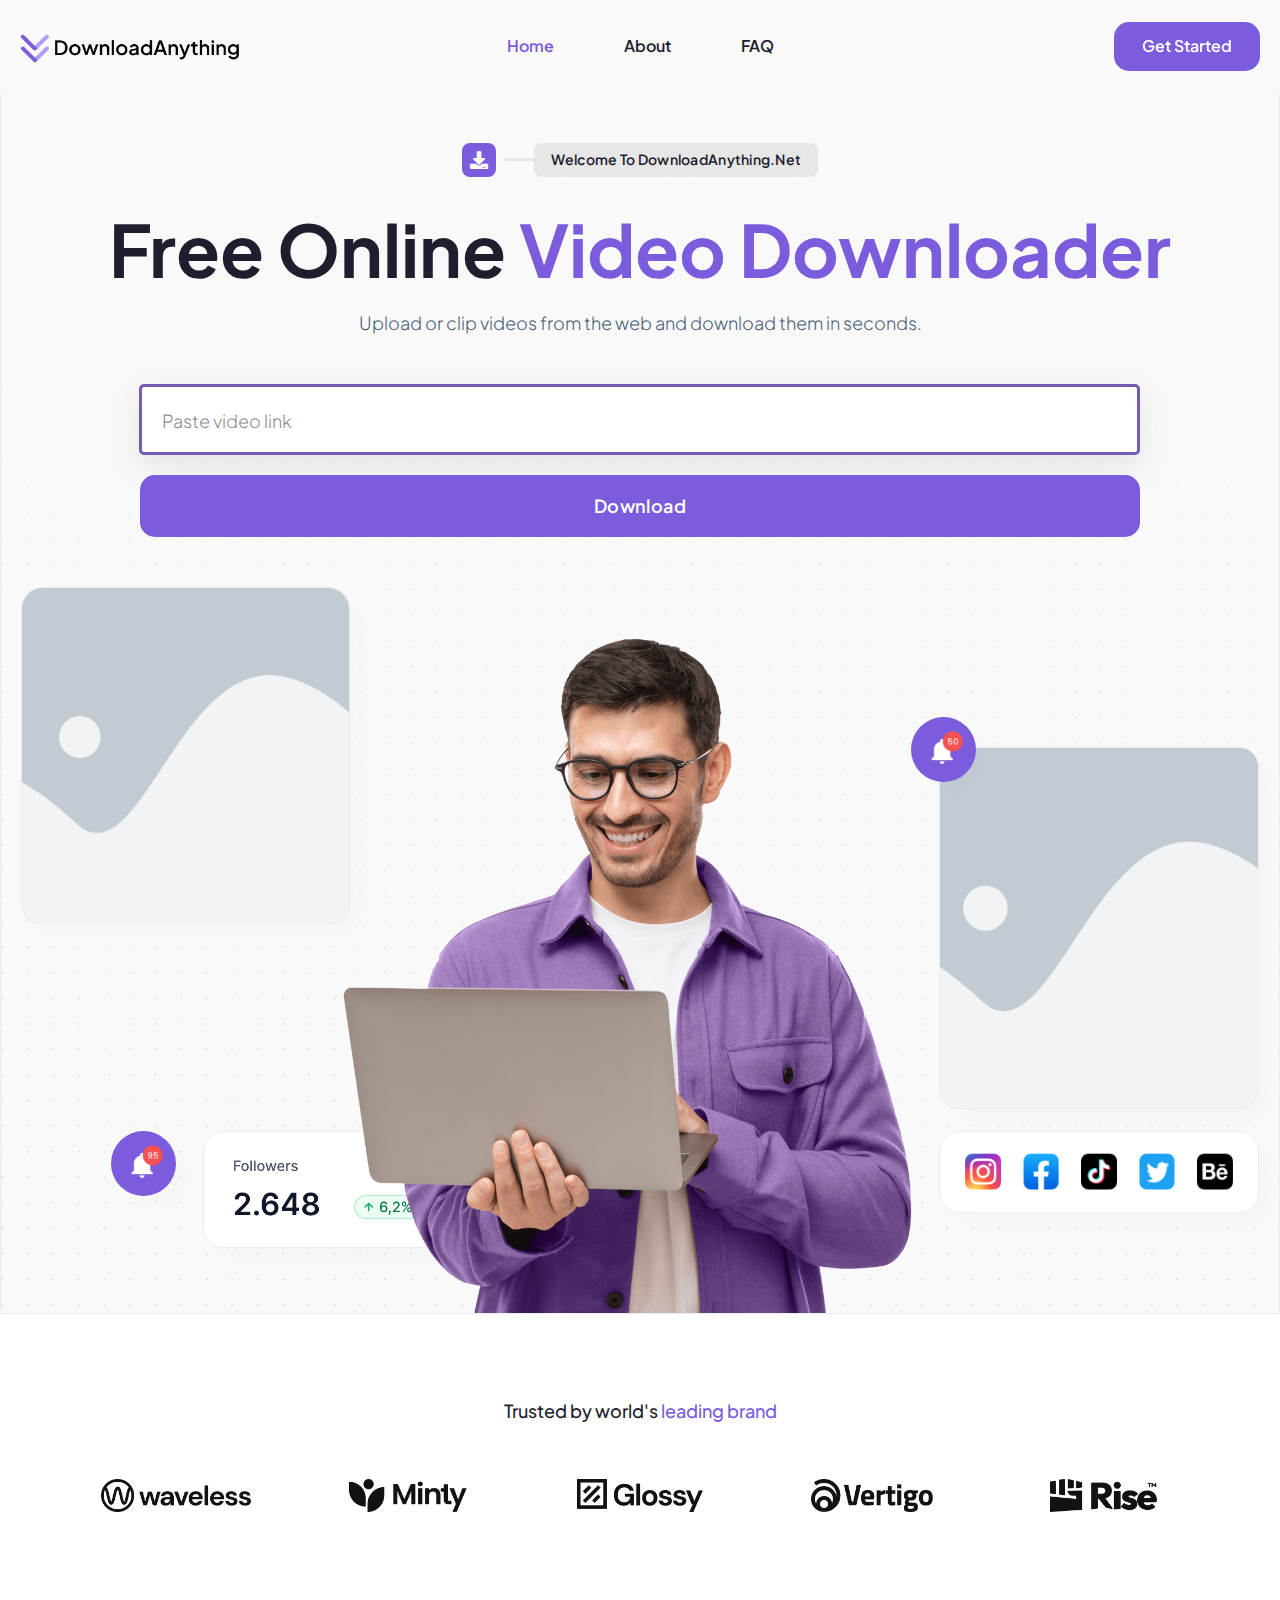
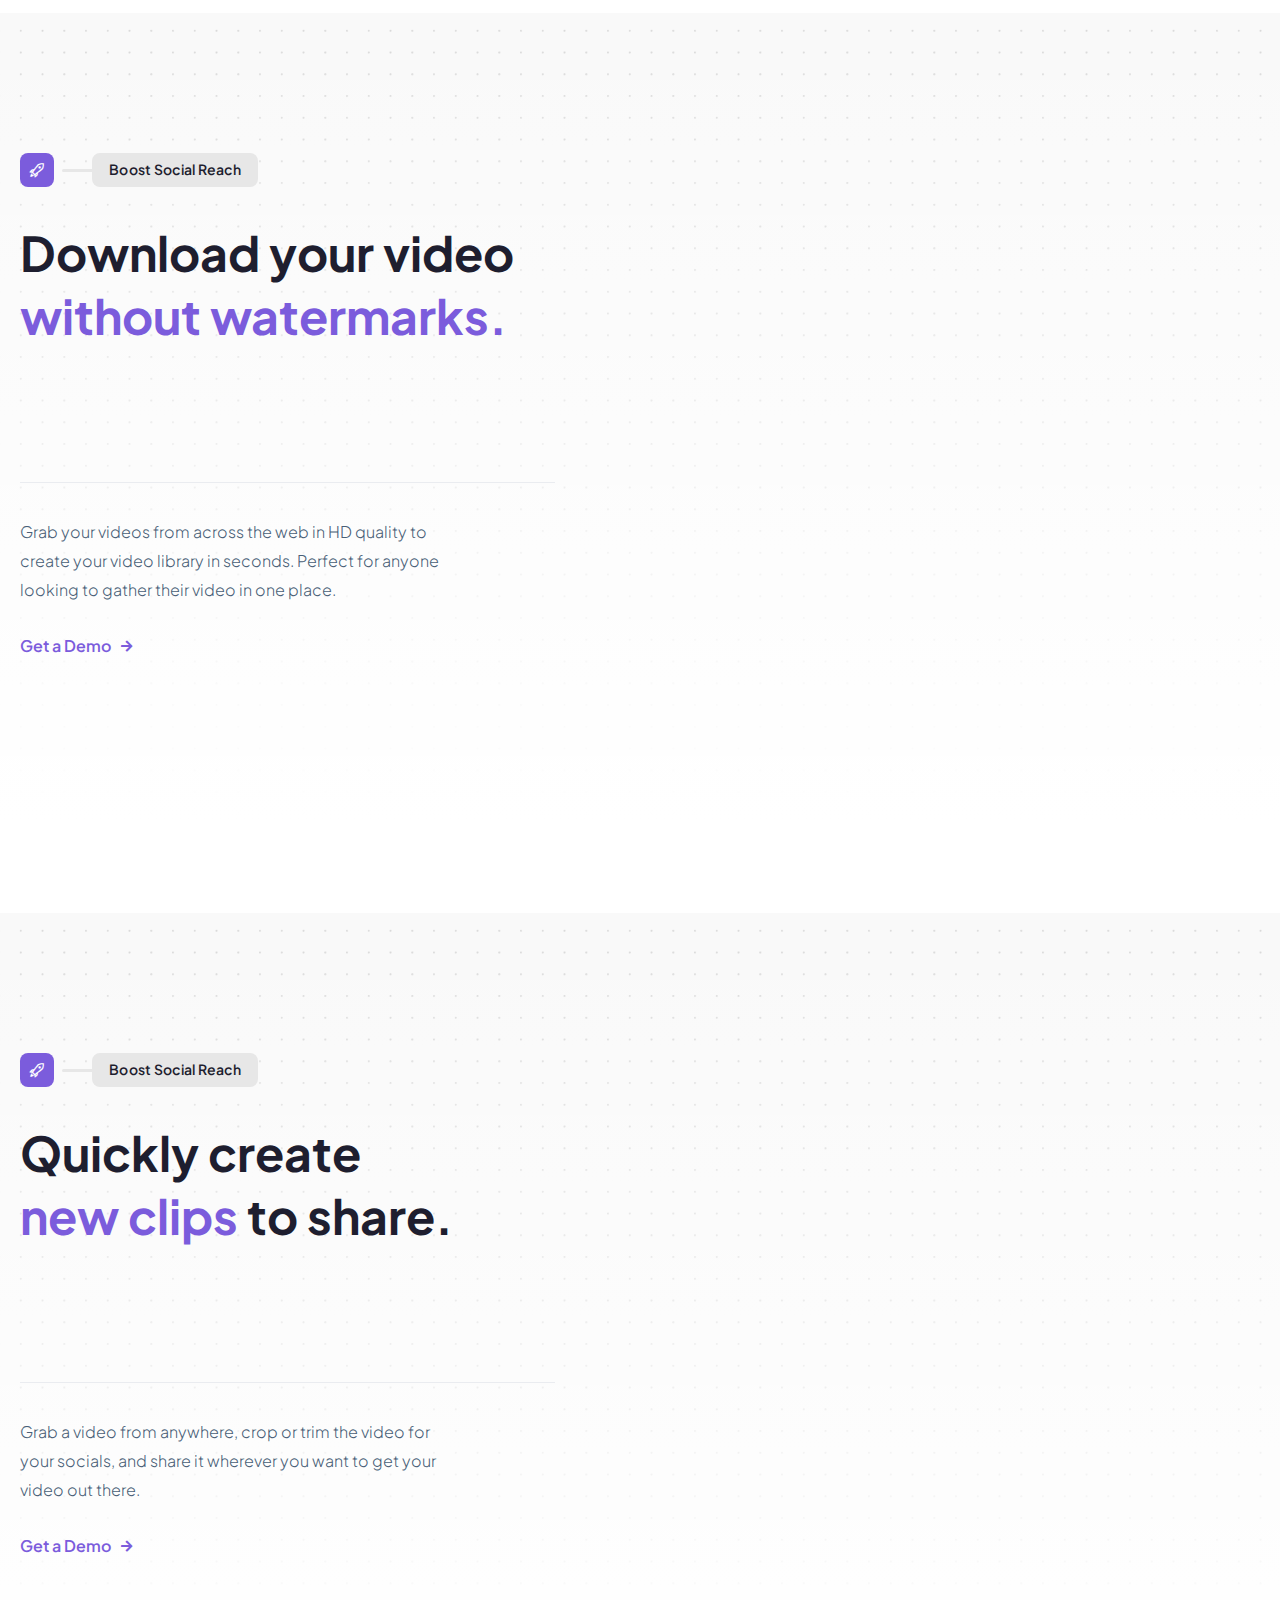
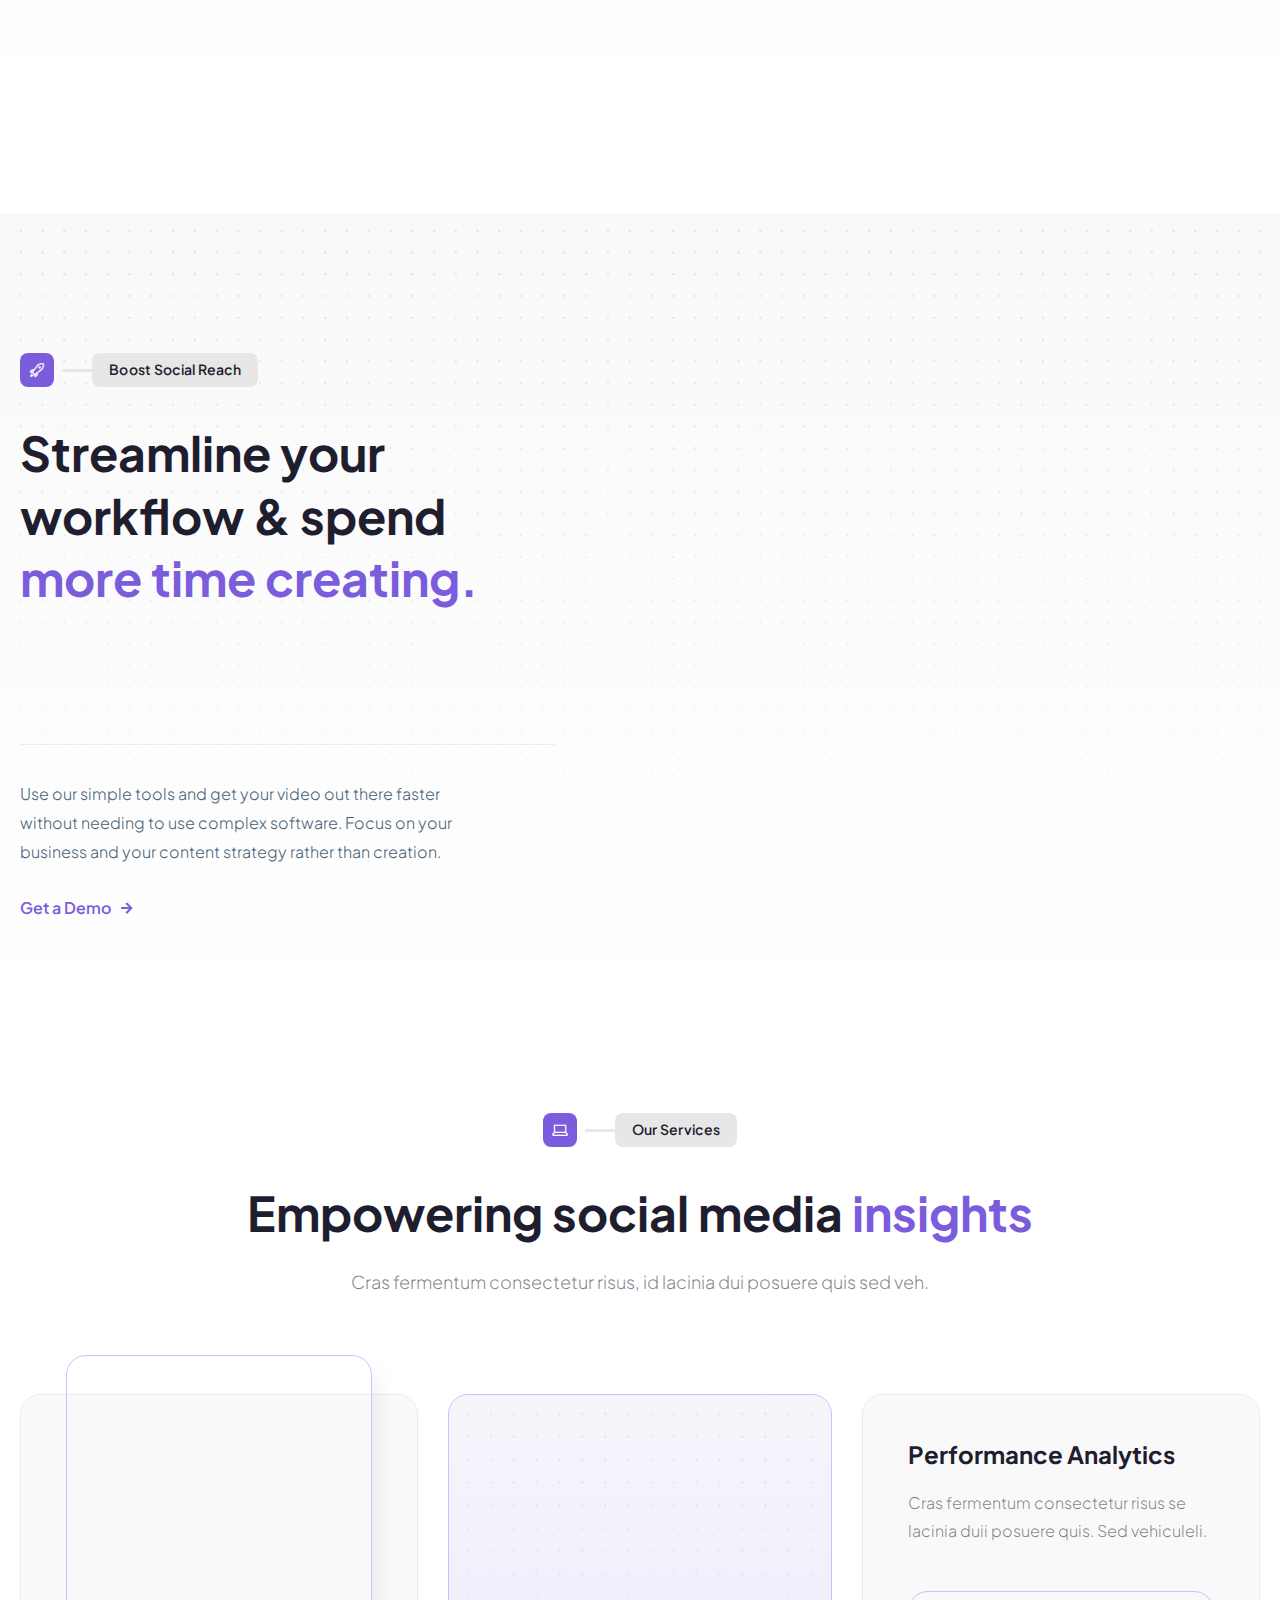
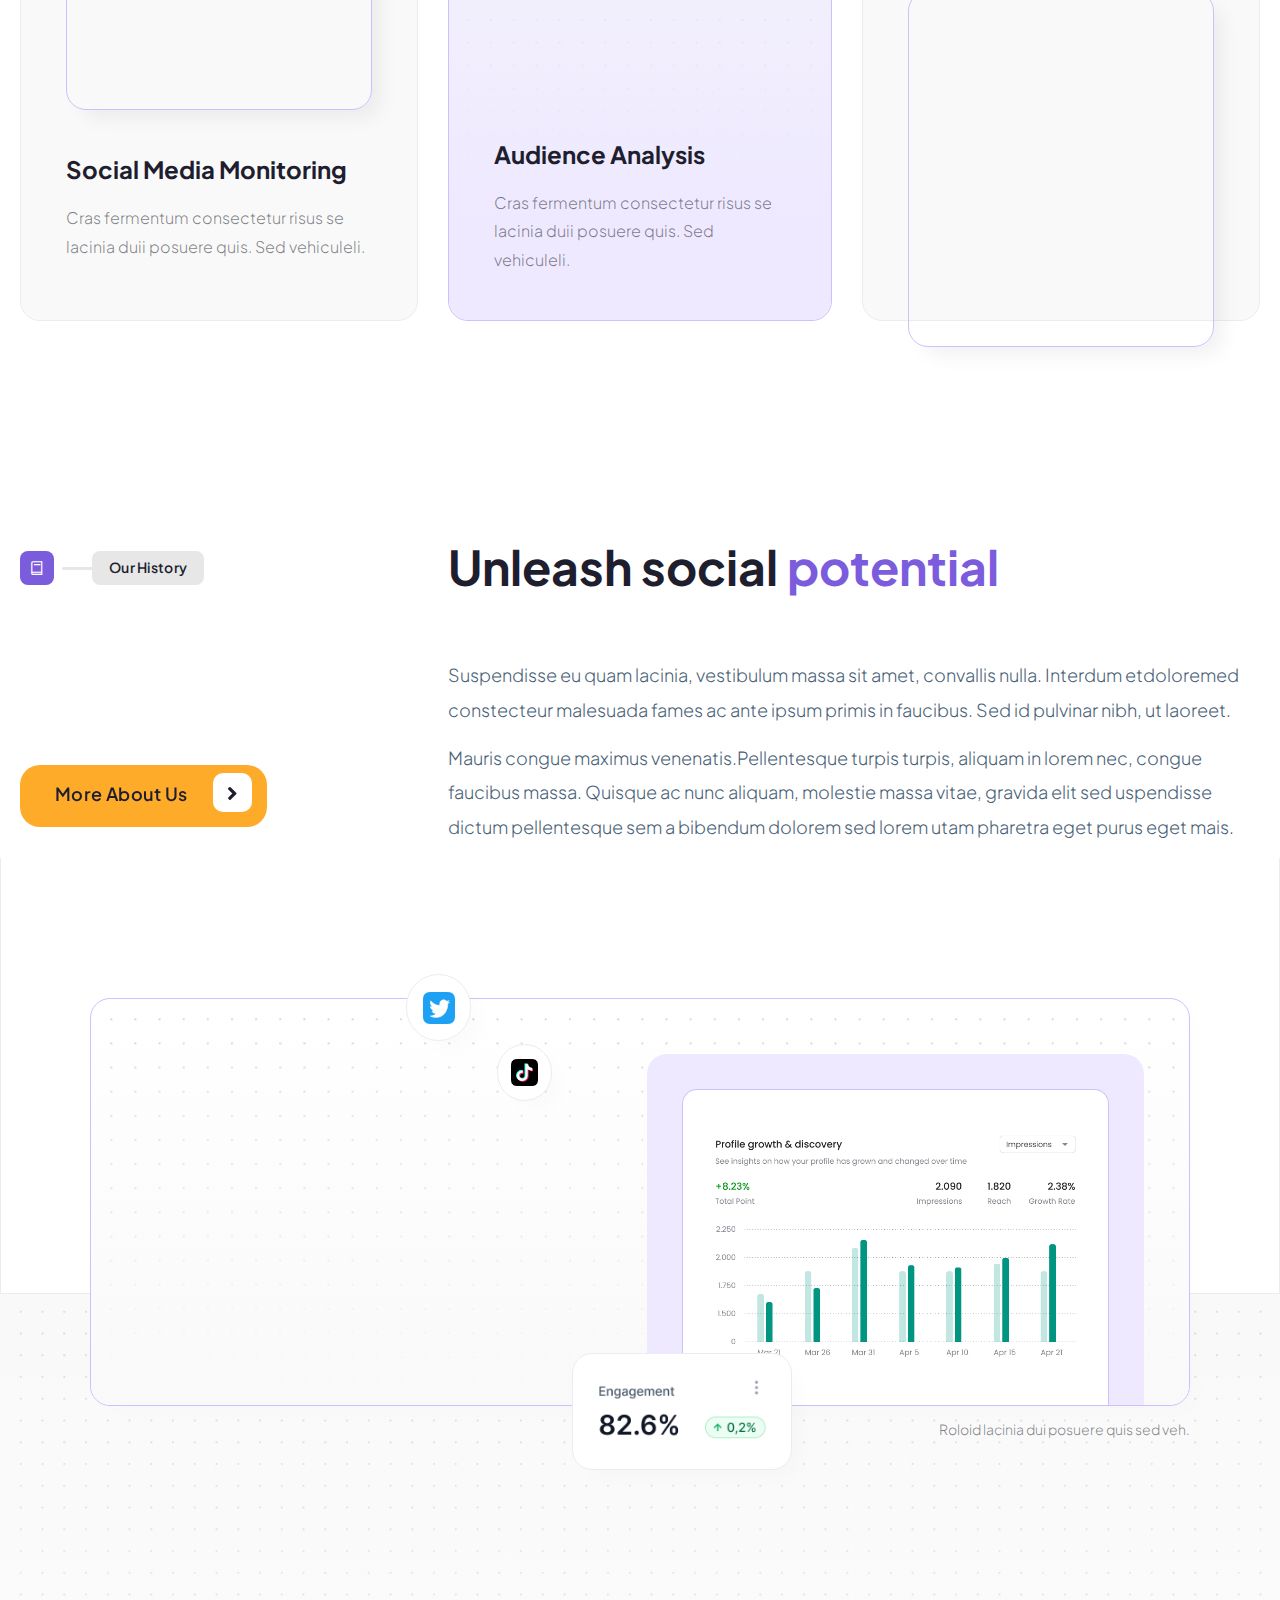
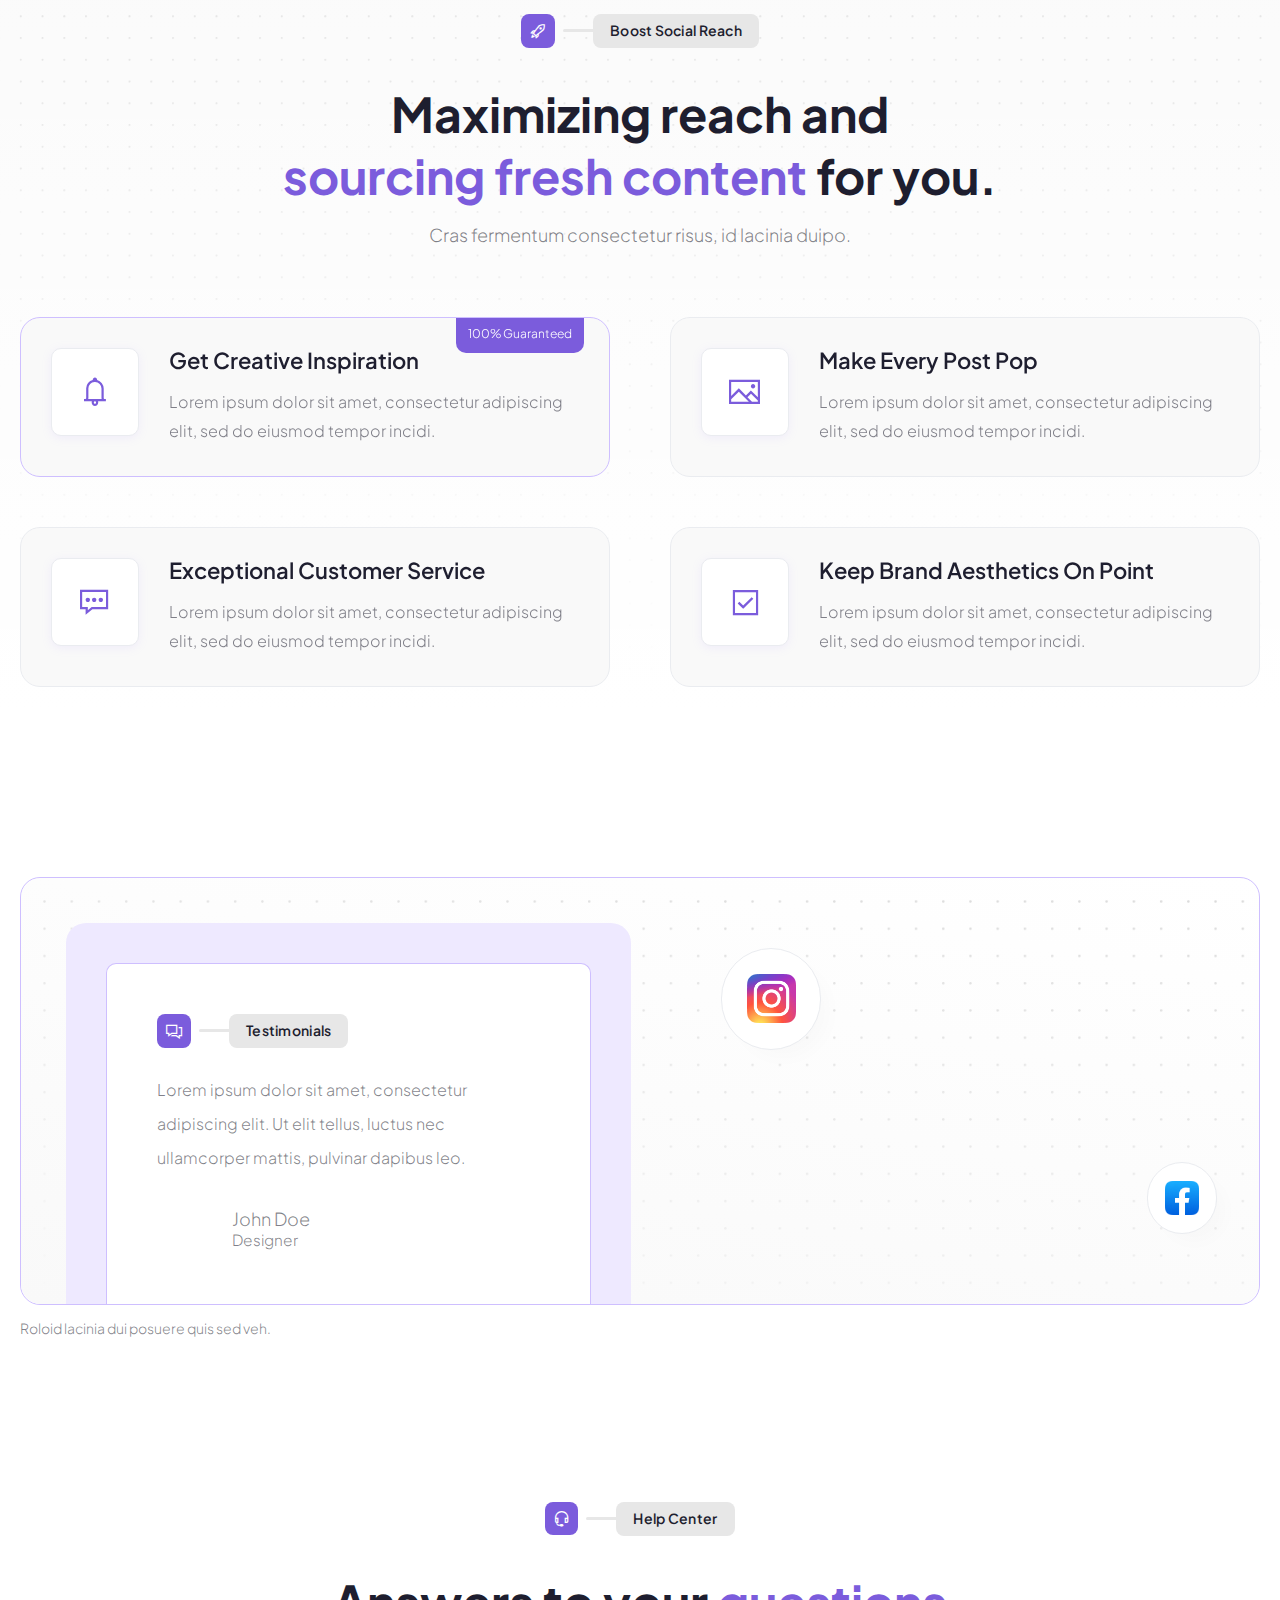
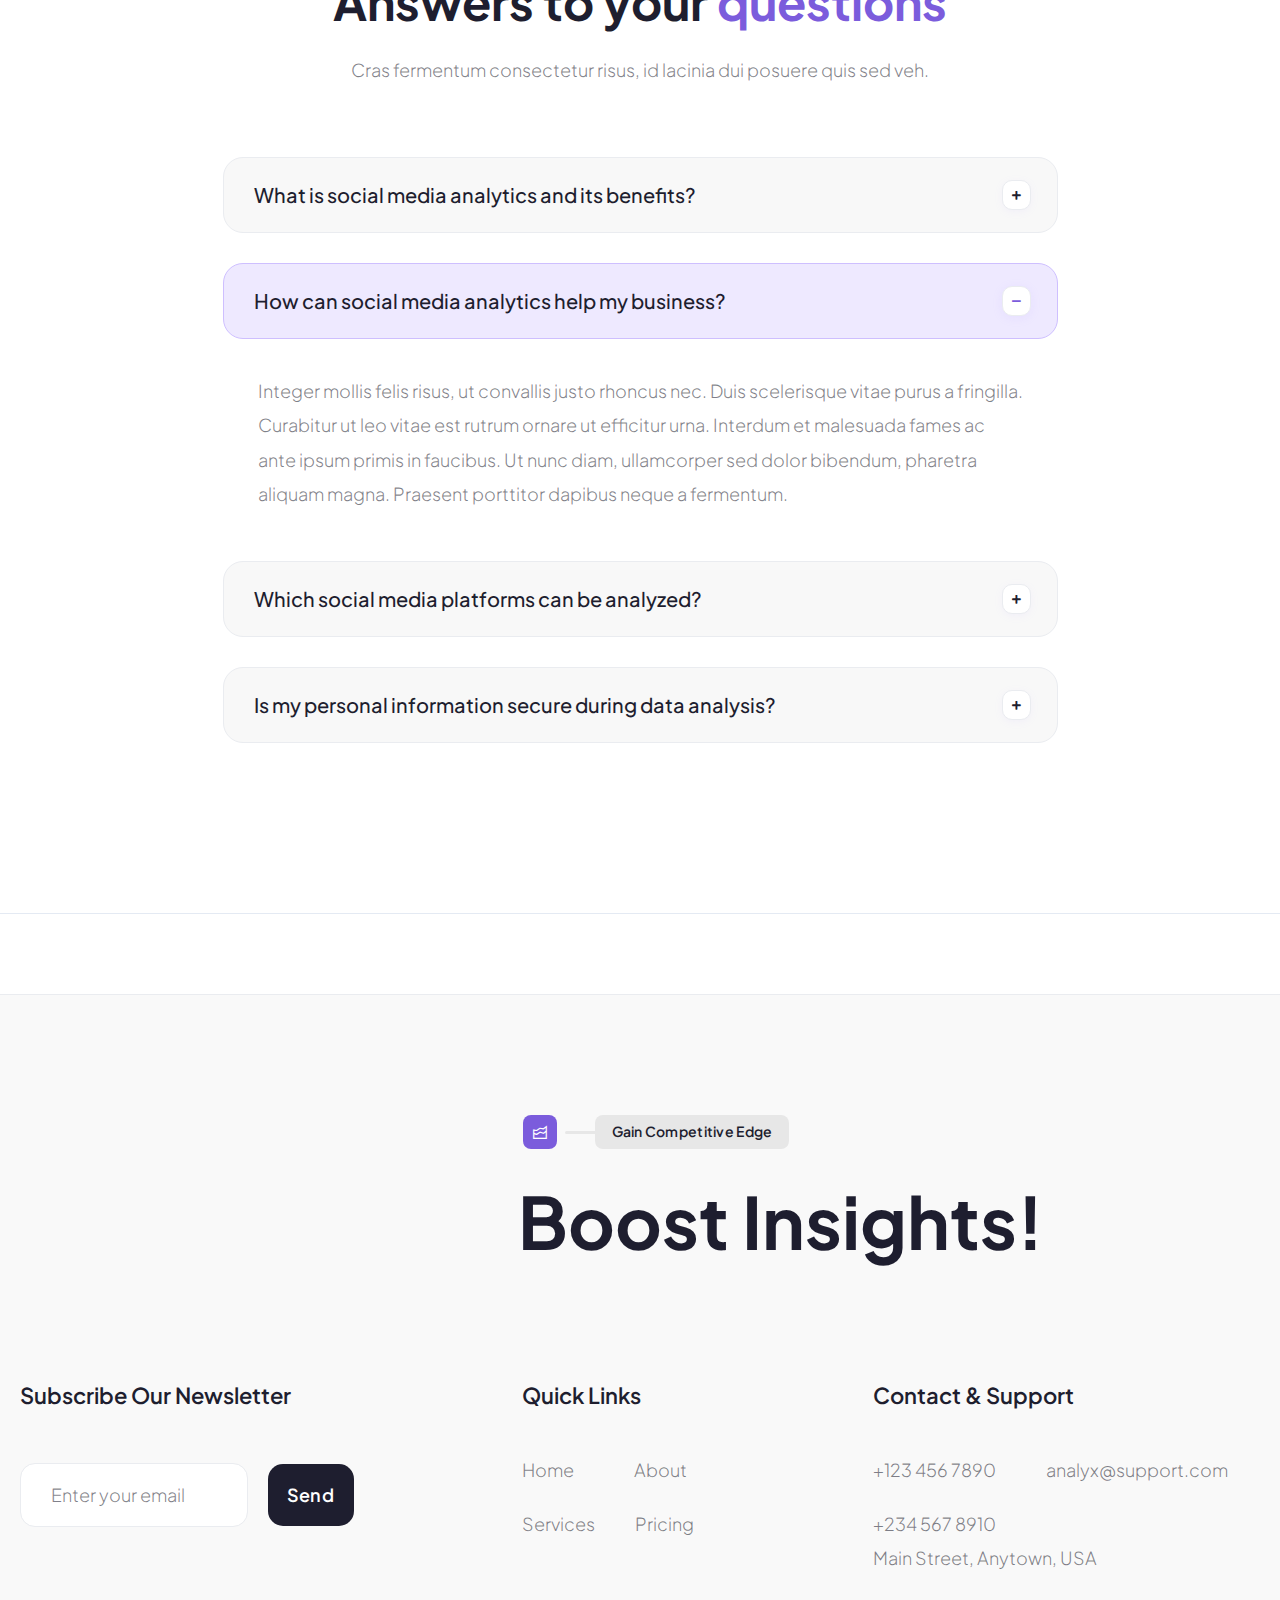
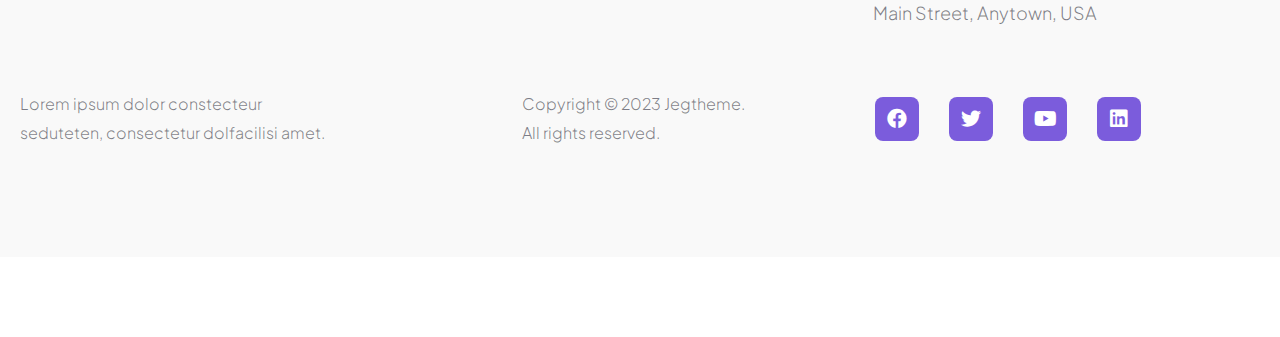
==== index.html @ d537f7f4 "deploy to onrender" ====
<!DOCTYPE html>
<html lang="en-US">
  <head>
    <meta charset="UTF-8" />
    <meta name="viewport" content="width=device-width, initial-scale=1, maximum-scale=1" />
    <link rel="profile" href="http://gmpg.org/xfn/11" />
    <link rel="pingback" href="https://downloadanything.co/xmlrpc.php" />
    <title>DownloadAnything</title>
    <meta name="robots" content="max-image-preview:large" />

    
    <link href="./css/all.min.css" rel="stylesheet" />
    <link rel="stylesheet" href="./css/style.css" />

    <link rel="alternate" type="application/rss+xml" title="DownloadAnything &raquo; Feed" href="https://downloadanything.co/feed/" />
    <link rel="alternate" type="application/rss+xml" title="DownloadAnything &raquo; Comments Feed" href="https://downloadanything.co/comments/feed/" />
    <script>
      window._wpemojiSettings = {
        baseUrl: "https:\/\/s.w.org\/images\/core\/emoji\/14.0.0\/72x72\/",
        ext: ".png",
        svgUrl: "https:\/\/s.w.org\/images\/core\/emoji\/14.0.0\/svg\/",
        svgExt: ".svg",
        source: { concatemoji: "./wp-includes\/js\/wp-emoji-release.min.js?ver=6.4.1" },
      };
      /*! This file is auto-generated */
      !(function (i, n) {
        var o, s, e;
        function c(e) {
          try {
            var t = { supportTests: e, timestamp: new Date().valueOf() };
            sessionStorage.setItem(o, JSON.stringify(t));
          } catch (e) {}
        }
        function p(e, t, n) {
          e.clearRect(0, 0, e.canvas.width, e.canvas.height), e.fillText(t, 0, 0);
          var t = new Uint32Array(e.getImageData(0, 0, e.canvas.width, e.canvas.height).data),
            r = (e.clearRect(0, 0, e.canvas.width, e.canvas.height), e.fillText(n, 0, 0), new Uint32Array(e.getImageData(0, 0, e.canvas.width, e.canvas.height).data));
          return t.every(function (e, t) {
            return e === r[t];
          });
        }
        function u(e, t, n) {
          switch (t) {
            case "flag":
              return n(e, "\ud83c\udff3\ufe0f\u200d\u26a7\ufe0f", "\ud83c\udff3\ufe0f\u200b\u26a7\ufe0f")
                ? !1
                : !n(e, "\ud83c\uddfa\ud83c\uddf3", "\ud83c\uddfa\u200b\ud83c\uddf3") &&
                    !n(e, "\ud83c\udff4\udb40\udc67\udb40\udc62\udb40\udc65\udb40\udc6e\udb40\udc67\udb40\udc7f", "\ud83c\udff4\u200b\udb40\udc67\u200b\udb40\udc62\u200b\udb40\udc65\u200b\udb40\udc6e\u200b\udb40\udc67\u200b\udb40\udc7f");
            case "emoji":
              return !n(e, "\ud83e\udef1\ud83c\udffb\u200d\ud83e\udef2\ud83c\udfff", "\ud83e\udef1\ud83c\udffb\u200b\ud83e\udef2\ud83c\udfff");
          }
          return !1;
        }
        function f(e, t, n) {
          var r = "undefined" != typeof WorkerGlobalScope && self instanceof WorkerGlobalScope ? new OffscreenCanvas(300, 150) : i.createElement("canvas"),
            a = r.getContext("2d", { willReadFrequently: !0 }),
            o = ((a.textBaseline = "top"), (a.font = "600 32px Arial"), {});
          return (
            e.forEach(function (e) {
              o[e] = t(a, e, n);
            }),
            o
          );
        }
        function t(e) {
          var t = i.createElement("script");
          (t.src = e), (t.defer = !0), i.head.appendChild(t);
        }
        "undefined" != typeof Promise &&
          ((o = "wpEmojiSettingsSupports"),
          (s = ["flag", "emoji"]),
          (n.supports = { everything: !0, everythingExceptFlag: !0 }),
          (e = new Promise(function (e) {
            i.addEventListener("DOMContentLoaded", e, { once: !0 });
          })),
          new Promise(function (t) {
            var n = (function () {
              try {
                var e = JSON.parse(sessionStorage.getItem(o));
                if ("object" == typeof e && "number" == typeof e.timestamp && new Date().valueOf() < e.timestamp + 604800 && "object" == typeof e.supportTests) return e.supportTests;
              } catch (e) {}
              return null;
            })();
            if (!n) {
              if ("undefined" != typeof Worker && "undefined" != typeof OffscreenCanvas && "undefined" != typeof URL && URL.createObjectURL && "undefined" != typeof Blob)
                try {
                  var e = "postMessage(" + f.toString() + "(" + [JSON.stringify(s), u.toString(), p.toString()].join(",") + "));",
                    r = new Blob([e], { type: "text/javascript" }),
                    a = new Worker(URL.createObjectURL(r), { name: "wpTestEmojiSupports" });
                  return void (a.onmessage = function (e) {
                    c((n = e.data)), a.terminate(), t(n);
                  });
                } catch (e) {}
              c((n = f(s, u, p)));
            }
            t(n);
          })
            .then(function (e) {
              for (var t in e) (n.supports[t] = e[t]), (n.supports.everything = n.supports.everything && n.supports[t]), "flag" !== t && (n.supports.everythingExceptFlag = n.supports.everythingExceptFlag && n.supports[t]);
              (n.supports.everythingExceptFlag = n.supports.everythingExceptFlag && !n.supports.flag),
                (n.DOMReady = !1),
                (n.readyCallback = function () {
                  n.DOMReady = !0;
                });
            })
            .then(function () {
              return e;
            })
            .then(function () {
              var e;
              n.supports.everything || (n.readyCallback(), (e = n.source || {}).concatemoji ? t(e.concatemoji) : e.wpemoji && e.twemoji && (t(e.twemoji), t(e.wpemoji)));
            }));
      })((window, document), window._wpemojiSettings);
    </script>
    <link rel="stylesheet" id="jkit-elements-main-css" href="./css/jeg-elementor-kit-assets-css-elements-main.css" media="all" />
    <style id="wp-emoji-styles-inline-css">
      img.wp-smiley,
      img.emoji {
        display: inline !important;
        border: none !important;
        box-shadow: none !important;
        height: 1em !important;
        width: 1em !important;
        margin: 0 0.07em !important;
        vertical-align: -0.1em !important;
        background: none !important;
        padding: 0 !important;
      }
    </style>
    <style id="classic-theme-styles-inline-css">
      /*! This file is auto-generated */
      .wp-block-button__link {
        color: #fff;
        background-color: #32373c;
        border-radius: 9999px;
        box-shadow: none;
        text-decoration: none;
        padding: calc(0.667em + 2px) calc(1.333em + 2px);
        font-size: 1.125em;
      }
      .wp-block-file__button {
        background: #32373c;
        color: #fff;
        text-decoration: none;
      }
    </style>
    <style id="global-styles-inline-css">
      body {
        --wp--preset--color--black: #000000;
        --wp--preset--color--cyan-bluish-gray: #abb8c3;
        --wp--preset--color--white: #ffffff;
        --wp--preset--color--pale-pink: #f78da7;
        --wp--preset--color--vivid-red: #cf2e2e;
        --wp--preset--color--luminous-vivid-orange: #ff6900;
        --wp--preset--color--luminous-vivid-amber: #fcb900;
        --wp--preset--color--light-green-cyan: #7bdcb5;
        --wp--preset--color--vivid-green-cyan: #00d084;
        --wp--preset--color--pale-cyan-blue: #8ed1fc;
        --wp--preset--color--vivid-cyan-blue: #0693e3;
        --wp--preset--color--vivid-purple: #9b51e0;
        --wp--preset--gradient--vivid-cyan-blue-to-vivid-purple: linear-gradient(135deg, rgba(6, 147, 227, 1) 0%, rgb(155, 81, 224) 100%);
        --wp--preset--gradient--light-green-cyan-to-vivid-green-cyan: linear-gradient(135deg, rgb(122, 220, 180) 0%, rgb(0, 208, 130) 100%);
        --wp--preset--gradient--luminous-vivid-amber-to-luminous-vivid-orange: linear-gradient(135deg, rgba(252, 185, 0, 1) 0%, rgba(255, 105, 0, 1) 100%);
        --wp--preset--gradient--luminous-vivid-orange-to-vivid-red: linear-gradient(135deg, rgba(255, 105, 0, 1) 0%, rgb(207, 46, 46) 100%);
        --wp--preset--gradient--very-light-gray-to-cyan-bluish-gray: linear-gradient(135deg, rgb(238, 238, 238) 0%, rgb(169, 184, 195) 100%);
        --wp--preset--gradient--cool-to-warm-spectrum: linear-gradient(135deg, rgb(74, 234, 220) 0%, rgb(151, 120, 209) 20%, rgb(207, 42, 186) 40%, rgb(238, 44, 130) 60%, rgb(251, 105, 98) 80%, rgb(254, 248, 76) 100%);
        --wp--preset--gradient--blush-light-purple: linear-gradient(135deg, rgb(255, 206, 236) 0%, rgb(152, 150, 240) 100%);
        --wp--preset--gradient--blush-bordeaux: linear-gradient(135deg, rgb(254, 205, 165) 0%, rgb(254, 45, 45) 50%, rgb(107, 0, 62) 100%);
        --wp--preset--gradient--luminous-dusk: linear-gradient(135deg, rgb(255, 203, 112) 0%, rgb(199, 81, 192) 50%, rgb(65, 88, 208) 100%);
        --wp--preset--gradient--pale-ocean: linear-gradient(135deg, rgb(255, 245, 203) 0%, rgb(182, 227, 212) 50%, rgb(51, 167, 181) 100%);
        --wp--preset--gradient--electric-grass: linear-gradient(135deg, rgb(202, 248, 128) 0%, rgb(113, 206, 126) 100%);
        --wp--preset--gradient--midnight: linear-gradient(135deg, rgb(2, 3, 129) 0%, rgb(40, 116, 252) 100%);
        --wp--preset--font-size--small: 13px;
        --wp--preset--font-size--medium: 20px;
        --wp--preset--font-size--large: 36px;
        --wp--preset--font-size--x-large: 42px;
        --wp--preset--spacing--20: 0.44rem;
        --wp--preset--spacing--30: 0.67rem;
        --wp--preset--spacing--40: 1rem;
        --wp--preset--spacing--50: 1.5rem;
        --wp--preset--spacing--60: 2.25rem;
        --wp--preset--spacing--70: 3.38rem;
        --wp--preset--spacing--80: 5.06rem;
        --wp--preset--shadow--natural: 6px 6px 9px rgba(0, 0, 0, 0.2);
        --wp--preset--shadow--deep: 12px 12px 50px rgba(0, 0, 0, 0.4);
        --wp--preset--shadow--sharp: 6px 6px 0px rgba(0, 0, 0, 0.2);
        --wp--preset--shadow--outlined: 6px 6px 0px -3px rgba(255, 255, 255, 1), 6px 6px rgba(0, 0, 0, 1);
        --wp--preset--shadow--crisp: 6px 6px 0px rgba(0, 0, 0, 1);
      }
      :where(.is-layout-flex) {
        gap: 0.5em;
      }
      :where(.is-layout-grid) {
        gap: 0.5em;
      }
      body .is-layout-flow > .alignleft {
        float: left;
        margin-inline-start: 0;
        margin-inline-end: 2em;
      }
      body .is-layout-flow > .alignright {
        float: right;
        margin-inline-start: 2em;
        margin-inline-end: 0;
      }
      body .is-layout-flow > .aligncenter {
        margin-left: auto !important;
        margin-right: auto !important;
      }
      body .is-layout-constrained > .alignleft {
        float: left;
        margin-inline-start: 0;
        margin-inline-end: 2em;
      }
      body .is-layout-constrained > .alignright {
        float: right;
        margin-inline-start: 2em;
        margin-inline-end: 0;
      }
      body .is-layout-constrained > .aligncenter {
        margin-left: auto !important;
        margin-right: auto !important;
      }
      body .is-layout-constrained > :where(:not(.alignleft):not(.alignright):not(.alignfull)) {
        max-width: var(--wp--style--global--content-size);
        margin-left: auto !important;
        margin-right: auto !important;
      }
      body .is-layout-constrained > .alignwide {
        max-width: var(--wp--style--global--wide-size);
      }
      body .is-layout-flex {
        display: flex;
      }
      body .is-layout-flex {
        flex-wrap: wrap;
        align-items: center;
      }
      body .is-layout-flex > * {
        margin: 0;
      }
      body .is-layout-grid {
        display: grid;
      }
      body .is-layout-grid > * {
        margin: 0;
      }
      :where(.wp-block-columns.is-layout-flex) {
        gap: 2em;
      }
      :where(.wp-block-columns.is-layout-grid) {
        gap: 2em;
      }
      :where(.wp-block-post-template.is-layout-flex) {
        gap: 1.25em;
      }
      :where(.wp-block-post-template.is-layout-grid) {
        gap: 1.25em;
      }
      .has-black-color {
        color: var(--wp--preset--color--black) !important;
      }
      .has-cyan-bluish-gray-color {
        color: var(--wp--preset--color--cyan-bluish-gray) !important;
      }
      .has-white-color {
        color: var(--wp--preset--color--white) !important;
      }
      .has-pale-pink-color {
        color: var(--wp--preset--color--pale-pink) !important;
      }
      .has-vivid-red-color {
        color: var(--wp--preset--color--vivid-red) !important;
      }
      .has-luminous-vivid-orange-color {
        color: var(--wp--preset--color--luminous-vivid-orange) !important;
      }
      .has-luminous-vivid-amber-color {
        color: var(--wp--preset--color--luminous-vivid-amber) !important;
      }
      .has-light-green-cyan-color {
        color: var(--wp--preset--color--light-green-cyan) !important;
      }
      .has-vivid-green-cyan-color {
        color: var(--wp--preset--color--vivid-green-cyan) !important;
      }
      .has-pale-cyan-blue-color {
        color: var(--wp--preset--color--pale-cyan-blue) !important;
      }
      .has-vivid-cyan-blue-color {
        color: var(--wp--preset--color--vivid-cyan-blue) !important;
      }
      .has-vivid-purple-color {
        color: var(--wp--preset--color--vivid-purple) !important;
      }
      .has-black-background-color {
        background-color: var(--wp--preset--color--black) !important;
      }
      .has-cyan-bluish-gray-background-color {
        background-color: var(--wp--preset--color--cyan-bluish-gray) !important;
      }
      .has-white-background-color {
        background-color: var(--wp--preset--color--white) !important;
      }
      .has-pale-pink-background-color {
        background-color: var(--wp--preset--color--pale-pink) !important;
      }
      .has-vivid-red-background-color {
        background-color: var(--wp--preset--color--vivid-red) !important;
      }
      .has-luminous-vivid-orange-background-color {
        background-color: var(--wp--preset--color--luminous-vivid-orange) !important;
      }
      .has-luminous-vivid-amber-background-color {
        background-color: var(--wp--preset--color--luminous-vivid-amber) !important;
      }
      .has-light-green-cyan-background-color {
        background-color: var(--wp--preset--color--light-green-cyan) !important;
      }
      .has-vivid-green-cyan-background-color {
        background-color: var(--wp--preset--color--vivid-green-cyan) !important;
      }
      .has-pale-cyan-blue-background-color {
        background-color: var(--wp--preset--color--pale-cyan-blue) !important;
      }
      .has-vivid-cyan-blue-background-color {
        background-color: var(--wp--preset--color--vivid-cyan-blue) !important;
      }
      .has-vivid-purple-background-color {
        background-color: var(--wp--preset--color--vivid-purple) !important;
      }
      .has-black-border-color {
        border-color: var(--wp--preset--color--black) !important;
      }
      .has-cyan-bluish-gray-border-color {
        border-color: var(--wp--preset--color--cyan-bluish-gray) !important;
      }
      .has-white-border-color {
        border-color: var(--wp--preset--color--white) !important;
      }
      .has-pale-pink-border-color {
        border-color: var(--wp--preset--color--pale-pink) !important;
      }
      .has-vivid-red-border-color {
        border-color: var(--wp--preset--color--vivid-red) !important;
      }
      .has-luminous-vivid-orange-border-color {
        border-color: var(--wp--preset--color--luminous-vivid-orange) !important;
      }
      .has-luminous-vivid-amber-border-color {
        border-color: var(--wp--preset--color--luminous-vivid-amber) !important;
      }
      .has-light-green-cyan-border-color {
        border-color: var(--wp--preset--color--light-green-cyan) !important;
      }
      .has-vivid-green-cyan-border-color {
        border-color: var(--wp--preset--color--vivid-green-cyan) !important;
      }
      .has-pale-cyan-blue-border-color {
        border-color: var(--wp--preset--color--pale-cyan-blue) !important;
      }
      .has-vivid-cyan-blue-border-color {
        border-color: var(--wp--preset--color--vivid-cyan-blue) !important;
      }
      .has-vivid-purple-border-color {
        border-color: var(--wp--preset--color--vivid-purple) !important;
      }
      .has-vivid-cyan-blue-to-vivid-purple-gradient-background {
        background: var(--wp--preset--gradient--vivid-cyan-blue-to-vivid-purple) !important;
      }
      .has-light-green-cyan-to-vivid-green-cyan-gradient-background {
        background: var(--wp--preset--gradient--light-green-cyan-to-vivid-green-cyan) !important;
      }
      .has-luminous-vivid-amber-to-luminous-vivid-orange-gradient-background {
        background: var(--wp--preset--gradient--luminous-vivid-amber-to-luminous-vivid-orange) !important;
      }
      .has-luminous-vivid-orange-to-vivid-red-gradient-background {
        background: var(--wp--preset--gradient--luminous-vivid-orange-to-vivid-red) !important;
      }
      .has-very-light-gray-to-cyan-bluish-gray-gradient-background {
        background: var(--wp--preset--gradient--very-light-gray-to-cyan-bluish-gray) !important;
      }
      .has-cool-to-warm-spectrum-gradient-background {
        background: var(--wp--preset--gradient--cool-to-warm-spectrum) !important;
      }
      .has-blush-light-purple-gradient-background {
        background: var(--wp--preset--gradient--blush-light-purple) !important;
      }
      .has-blush-bordeaux-gradient-background {
        background: var(--wp--preset--gradient--blush-bordeaux) !important;
      }
      .has-luminous-dusk-gradient-background {
        background: var(--wp--preset--gradient--luminous-dusk) !important;
      }
      .has-pale-ocean-gradient-background {
        background: var(--wp--preset--gradient--pale-ocean) !important;
      }
      .has-electric-grass-gradient-background {
        background: var(--wp--preset--gradient--electric-grass) !important;
      }
      .has-midnight-gradient-background {
        background: var(--wp--preset--gradient--midnight) !important;
      }
      .has-small-font-size {
        font-size: var(--wp--preset--font-size--small) !important;
      }
      .has-medium-font-size {
        font-size: var(--wp--preset--font-size--medium) !important;
      }
      .has-large-font-size {
        font-size: var(--wp--preset--font-size--large) !important;
      }
      .has-x-large-font-size {
        font-size: var(--wp--preset--font-size--x-large) !important;
      }
      .wp-block-navigation a:where(:not(.wp-element-button)) {
        color: inherit;
      }
      :where(.wp-block-post-template.is-layout-flex) {
        gap: 1.25em;
      }
      :where(.wp-block-post-template.is-layout-grid) {
        gap: 1.25em;
      }
      :where(.wp-block-columns.is-layout-flex) {
        gap: 2em;
      }
      :where(.wp-block-columns.is-layout-grid) {
        gap: 2em;
      }
      .wp-block-pullquote {
        font-size: 1.5em;
        line-height: 1.6;
      }
    </style>
    <link rel="stylesheet" id="elementor-icons-css" href="./css/elementor-assets-lib-eicons-css-elementor-icons.min.css" media="all" />
    <link rel="stylesheet" id="elementor-frontend-css" href="./css/elementor-css-custom-frontend-lite.min.css" media="all" />
    <link rel="stylesheet" id="swiper-css" href="./css/elementor-assets-lib-swiper-v8-css-swiper.min.css" media="all" />
    <link rel="stylesheet" id="elementor-post-21-css" href="./css/elementor-css-post-21.css" media="all" />
    <link rel="stylesheet" id="elementor-post-7-css" href="./css/elementor-css-post-7.css" media="all" />
    <link rel="stylesheet" id="font-awesome-5-all-css" href="./css/elementor-assets-lib-font-awesome-css-all.min.css" media="all" />
    <link rel="stylesheet" id="font-awesome-4-shim-css" href="./css/elementor-assets-lib-font-awesome-css-v4-shims.min.css" media="all" />
    <link rel="stylesheet" id="text-editor-style-css" href="./css/metform-public-assets-css-text-editor.css" media="all" />
    <link rel="stylesheet" id="hello-elementor-css" href="./css/hello-elementor-style.min.css" media="all" />
    <link rel="stylesheet" id="hello-elementor-theme-style-css" href="./css/hello-elementor-theme.min.css" media="all" />
    <link
      rel="stylesheet"
      id="google-fonts-1-css"
      href="https://fonts.googleapis.com/css?family=Plus+Jakarta+Sans%3A100%2C100italic%2C200%2C200italic%2C300%2C300italic%2C400%2C400italic%2C500%2C500italic%2C600%2C600italic%2C700%2C700italic%2C800%2C800italic%2C900%2C900italic%7CLato%3A100%2C100italic%2C200%2C200italic%2C300%2C300italic%2C400%2C400italic%2C500%2C500italic%2C600%2C600italic%2C700%2C700italic%2C800%2C800italic%2C900%2C900italic%7CInter%3A100%2C100italic%2C200%2C200italic%2C300%2C300italic%2C400%2C400italic%2C500%2C500italic%2C600%2C600italic%2C700%2C700italic%2C800%2C800italic%2C900%2C900italic&#038;display=swap&#038;ver=6.4.1"
      media="all"
    />
    <link rel="stylesheet" id="elementor-icons-shared-0-css" href="./css/elementor-assets-lib-font-awesome-css-fontawesome.min.css" media="all" />
    <link rel="stylesheet" id="elementor-icons-fa-solid-css" href="./css/elementor-assets-lib-font-awesome-css-solid.min.css" media="all" />
    <link rel="stylesheet" id="elementor-icons-jkiticon-css" href="./css/jeg-elementor-kit-assets-fonts-jkiticon-jkiticon.css" media="all" />
    <link rel="preconnect" href="https://fonts.gstatic.com/" crossorigin />
    <script src="./js/elementor-assets-lib-font-awesome-js-v4-shims.min.js" id="font-awesome-4-shim-js"></script>
    <script src="./js/jquery-jquery.min.js" id="jquery-core-js"></script>
    <script src="./js/jquery-jquery-migrate.min.js" id="jquery-migrate-js"></script>
    <link rel="https://api.w.org/" href="https://downloadanything.co/wp-json/" />
    <link rel="alternate" type="application/json" href="https://downloadanything.co/wp-json/wp/v2/pages/7" />
    <link rel="EditURI" type="application/rsd+xml" title="RSD" href="https://downloadanything.co/xmlrpc.php?rsd" />
    <meta name="generator" content="WordPress 6.4.1" />
    <link rel="canonical" href="https://downloadanything.co/" />
    <link rel="shortlink" href="https://downloadanything.co/" />
    <link rel="alternate" type="application/json+oembed" href="https://downloadanything.co/wp-json/oembed/1.0/embed?url=https%3A%2F%2Fdownloadanything.co%2F" />
    <link rel="alternate" type="text/xml+oembed" href="https://downloadanything.co/wp-json/oembed/1.0/embed?url=https%3A%2F%2Fdownloadanything.co%2F&#038;format=xml" />
    <meta
      name="generator"
      content="Elementor 3.17.3; features: e_dom_optimization, e_optimized_assets_loading, e_optimized_css_loading, additional_custom_breakpoints, block_editor_assets_optimize, e_image_loading_optimization; settings: css_print_method-external, google_font-enabled, font_display-swap"
    />
    <link rel="icon" href="./images/cropped-DownloadAnything-Site-Icon-32x32.png" sizes="32x32" />
    <link rel="icon" href="./images/cropped-DownloadAnything-Site-Icon-192x192.png" sizes="192x192" />
    <link rel="apple-touch-icon" href="./images/cropped-DownloadAnything-Site-Icon-180x180.png" />
    <meta name="msapplication-TileImage" content="https://downloadanything.co/wp-content/uploads/2023/12/cropped-DownloadAnything-Site-Icon-270x270.png" />
 
 
    <link
      href="https://fonts.googleapis.com/css2?family=Roboto+Slab:wght@300;400;700&display=swap"
      rel="stylesheet"
    />
   </head>
  <body class="home page-template-default page page-id-7 wp-custom-logo jkit-color-scheme elementor-default elementor-kit-21 elementor-page elementor-page-7">
    <div id="page" class="jkit-template site">
      <header id="masthead" itemscope="itemscope" itemtype="https://schema.org/WPHeader">
        <style>
          .elementor-61 .elementor-element.elementor-element-16081f6c:not(.elementor-motion-effects-element-type-background),
          .elementor-61 .elementor-element.elementor-element-16081f6c > .elementor-motion-effects-container > .elementor-motion-effects-layer {
            background-color: #f9f9f9;
          }
          .elementor-61 .elementor-element.elementor-element-16081f6c {
            transition: background 0.3s, border 0.3s, border-radius 0.3s, box-shadow 0.3s;
            margin-top: 0px;
            margin-bottom: 0px;
            padding: 22px 20px 22px 20px;
            z-index: 1;
          }
          .elementor-61 .elementor-element.elementor-element-16081f6c > .elementor-background-overlay {
            transition: background 0.3s, border-radius 0.3s, opacity 0.3s;
          }
          .elementor-bc-flex-widget .elementor-61 .elementor-element.elementor-element-79661abc.elementor-column .elementor-widget-wrap {
            align-items: center;
          }
          .elementor-61 .elementor-element.elementor-element-79661abc.elementor-column.elementor-element[data-element_type="column"] > .elementor-widget-wrap.elementor-element-populated {
            align-content: center;
            align-items: center;
          }
          .elementor-61 .elementor-element.elementor-element-79661abc > .elementor-element-populated {
            padding: 0px 0px 0px 0px;
          }
          .elementor-61 .elementor-element.elementor-element-3b8c59 {
            text-align: left;
            width: var(--container-widget-width, 100%);
            max-width: 100%;
            --container-widget-width: 100%;
            --container-widget-flex-grow: 0;
          }
          .elementor-61 .elementor-element.elementor-element-3b8c59 img {
            width: 220px;
          }
          .elementor-61 .elementor-element.elementor-element-3b8c59.elementor-element {
            --flex-grow: 1;
            --flex-shrink: 0;
          }
          .elementor-bc-flex-widget .elementor-61 .elementor-element.elementor-element-5b81a673.elementor-column .elementor-widget-wrap {
            align-items: center;
          }
          .elementor-61 .elementor-element.elementor-element-5b81a673.elementor-column.elementor-element[data-element_type="column"] > .elementor-widget-wrap.elementor-element-populated {
            align-content: center;
            align-items: center;
          }
          .elementor-61 .elementor-element.elementor-element-5b81a673.elementor-column > .elementor-widget-wrap {
            justify-content: center;
          }
          .elementor-61 .elementor-element.elementor-element-5b81a673 > .elementor-element-populated {
            border-style: none;
            transition: background 0.3s, border 0.3s, border-radius 0.3s, box-shadow 0.3s;
            margin: 0px 0px 0px 0px;
            --e-column-margin-right: 0px;
            --e-column-margin-left: 0px;
          }
          .elementor-61 .elementor-element.elementor-element-5b81a673 > .elementor-element-populated > .elementor-background-overlay {
            transition: background 0.3s, border-radius 0.3s, opacity 0.3s;
          }
          .elementor-61 .elementor-element.elementor-element-4000f2c6 .jeg-elementor-kit.jkit-nav-menu .jkit-menu > ul,
          .elementor-61 .elementor-element.elementor-element-4000f2c6 .jeg-elementor-kit.jkit-nav-menu .jkit-menu-wrapper:not(.active) .jkit-menu,
          .elementor-61 .elementor-element.elementor-element-4000f2c6 .jeg-elementor-kit.jkit-nav-menu .jkit-menu-wrapper:not(.active) .jkit-menu > li > a {
            display: flex;
          }
          .elementor-61 .elementor-element.elementor-element-4000f2c6 .jeg-elementor-kit.jkit-nav-menu .jkit-menu-wrapper .jkit-menu {
            justify-content: center;
          }
          .elementor-61 .elementor-element.elementor-element-4000f2c6 .jeg-elementor-kit.jkit-nav-menu .jkit-menu-wrapper .jkit-menu .menu-item .sub-menu {
            left: unset;
            top: 100%;
            right: unset;
            bottom: unset;
          }
          .elementor-61 .elementor-element.elementor-element-4000f2c6 .jeg-elementor-kit.jkit-nav-menu .jkit-menu-wrapper .jkit-menu .menu-item .sub-menu .menu-item .sub-menu {
            left: 100%;
            top: unset;
            right: unset;
            bottom: unset;
          }
          .elementor-61 .elementor-element.elementor-element-4000f2c6 .jeg-elementor-kit.jkit-nav-menu .jkit-menu-wrapper {
            height: 30px;
          }
          .elementor-61 .elementor-element.elementor-element-4000f2c6 .jeg-elementor-kit.jkit-nav-menu .jkit-menu-wrapper .jkit-menu > li > a {
            font-family: var(--e-global-typography-0762765-font-family), Sans-serif;
            font-size: var(--e-global-typography-0762765-font-size);
            font-weight: var(--e-global-typography-0762765-font-weight);
            text-transform: var(--e-global-typography-0762765-text-transform);
            text-decoration: var(--e-global-typography-0762765-text-decoration);
            line-height: var(--e-global-typography-0762765-line-height);
            letter-spacing: var(--e-global-typography-0762765-letter-spacing);
            word-spacing: var(--e-global-typography-0762765-word-spacing);
            margin: 0px 35px 0px 35px;
            padding: 0px 0px 0px 0px;
            color: var(--e-global-color-primary);
          }
          .elementor-61 .elementor-element.elementor-element-4000f2c6 .jeg-elementor-kit.jkit-nav-menu .jkit-menu-wrapper .jkit-menu > li > a i {
            font-size: 12px;
          }
          .elementor-61 .elementor-element.elementor-element-4000f2c6 .jeg-elementor-kit.jkit-nav-menu .jkit-menu-wrapper .jkit-menu > li > a svg {
            width: 12px;
            fill: var(--e-global-color-primary);
          }
          .elementor-61 .elementor-element.elementor-element-4000f2c6 .jeg-elementor-kit.jkit-nav-menu .jkit-menu-wrapper .jkit-menu > li:hover > a {
            color: #7b5cdc;
          }
          .elementor-61 .elementor-element.elementor-element-4000f2c6 .jeg-elementor-kit.jkit-nav-menu .jkit-menu-wrapper .jkit-menu > li:hover > a svg {
            fill: #7b5cdc;
          }
          .elementor-61 .elementor-element.elementor-element-4000f2c6 .jeg-elementor-kit.jkit-nav-menu .jkit-menu-wrapper .jkit-menu > li.current-menu-item > a,
          .elementor-61 .elementor-element.elementor-element-4000f2c6 .jeg-elementor-kit.jkit-nav-menu .jkit-menu-wrapper .jkit-menu > li.current-menu-ancestor > a {
            color: #7b5cdc;
          }
          .elementor-61 .elementor-element.elementor-element-4000f2c6 .jeg-elementor-kit.jkit-nav-menu .jkit-menu-wrapper .jkit-menu > li.current-menu-item > a svg,
          .elementor-61 .elementor-element.elementor-element-4000f2c6 .jeg-elementor-kit.jkit-nav-menu .jkit-menu-wrapper .jkit-menu > li.current-menu-ancestor > a svg {
            fill: #7b5cdc;
          }
          .elementor-61 .elementor-element.elementor-element-4000f2c6 .jeg-elementor-kit.jkit-nav-menu .jkit-menu-wrapper .jkit-menu li.menu-item-has-children > a i {
            color: var(--e-global-color-primary);
          }
          .elementor-61 .elementor-element.elementor-element-4000f2c6 .jeg-elementor-kit.jkit-nav-menu .jkit-menu-wrapper .jkit-menu li.menu-item-has-children > a svg {
            fill: var(--e-global-color-primary);
          }
          .elementor-61 .elementor-element.elementor-element-4000f2c6 .jeg-elementor-kit.jkit-nav-menu .jkit-menu-wrapper .jkit-menu li.menu-item-has-children > a i,
          .elementor-61 .elementor-element.elementor-element-4000f2c6 .jeg-elementor-kit.jkit-nav-menu .jkit-menu-wrapper .jkit-menu li.menu-item-has-children > a svg {
            margin: 1px 0px 0px 5px;
            border-style: none;
          }
          .elementor-61 .elementor-element.elementor-element-4000f2c6 .jeg-elementor-kit.jkit-nav-menu .jkit-menu-wrapper .jkit-menu .sub-menu li a {
            font-family: var(--e-global-typography-0762765-font-family), Sans-serif;
            font-size: var(--e-global-typography-0762765-font-size);
            font-weight: var(--e-global-typography-0762765-font-weight);
            text-transform: var(--e-global-typography-0762765-text-transform);
            text-decoration: var(--e-global-typography-0762765-text-decoration);
            line-height: var(--e-global-typography-0762765-line-height);
            letter-spacing: var(--e-global-typography-0762765-letter-spacing);
            word-spacing: var(--e-global-typography-0762765-word-spacing);
            padding: 12px 14px 12px 20px;
          }
          .elementor-61 .elementor-element.elementor-element-4000f2c6 .jeg-elementor-kit.jkit-nav-menu .jkit-menu-wrapper .jkit-menu .sub-menu li > a {
            color: var(--e-global-color-primary);
          }
          .elementor-61 .elementor-element.elementor-element-4000f2c6 .jeg-elementor-kit.jkit-nav-menu .jkit-menu-wrapper .jkit-menu .sub-menu li > a svg {
            fill: var(--e-global-color-primary);
          }
          .elementor-61 .elementor-element.elementor-element-4000f2c6 .jeg-elementor-kit.jkit-nav-menu .jkit-menu-wrapper .jkit-menu li.menu-item-has-children .sub-menu > .menu-item > a {
            border-radius: 10px 10px 10px 10px;
          }
          .elementor-61 .elementor-element.elementor-element-4000f2c6 .jeg-elementor-kit.jkit-nav-menu .jkit-menu-wrapper .jkit-menu .sub-menu li:hover > a {
            color: var(--e-global-color-accent);
            background-color: #eee9ff;
            border-radius: 5px 5px 5px 5px;
          }
          .elementor-61 .elementor-element.elementor-element-4000f2c6 .jeg-elementor-kit.jkit-nav-menu .jkit-menu-wrapper .jkit-menu .sub-menu li:hover > a svg {
            fill: var(--e-global-color-accent);
          }
          .elementor-61 .elementor-element.elementor-element-4000f2c6 .jeg-elementor-kit.jkit-nav-menu .jkit-menu-wrapper .jkit-menu .sub-menu li.current-menu-item > a {
            color: #ffffff;
          }
          .elementor-61 .elementor-element.elementor-element-4000f2c6 .jeg-elementor-kit.jkit-nav-menu .jkit-menu-wrapper .jkit-menu .sub-menu li.current-menu-item > a svg {
            fill: #ffffff;
          }
          .elementor-61 .elementor-element.elementor-element-4000f2c6 .jeg-elementor-kit.jkit-nav-menu .jkit-menu-wrapper .jkit-menu .sub-menu > li.current-menu-item > a {
            background-color: var(--e-global-color-accent);
          }
          .elementor-61 .elementor-element.elementor-element-4000f2c6 .jeg-elementor-kit.jkit-nav-menu .jkit-menu-wrapper .jkit-menu .sub-menu li.current-menu-item a {
            border-radius: 5px 5px 5px 5px;
          }
          .elementor-61 .elementor-element.elementor-element-4000f2c6 .jeg-elementor-kit.jkit-nav-menu .jkit-menu-wrapper .jkit-menu li.menu-item-has-children .sub-menu {
            margin: 20px 0px 0px 8px;
            padding: 10px 10px 10px 10px;
            border-style: solid;
            border-width: 1px 1px 1px 1px;
            border-color: #cebfff;
            background-color: #ffffff;
            border-radius: 15px 15px 15px 15px;
            min-width: 160px;
            box-shadow: 12px 12px 20px -5px rgba(0, 0, 0, 0.03);
          }
          .elementor-61 .elementor-element.elementor-element-4000f2c6 .jeg-elementor-kit.jkit-nav-menu .jkit-hamburger-menu {
            float: right;
            background-color: var(--e-global-color-accent);
            border-style: none;
          }
          .elementor-61 .elementor-element.elementor-element-4000f2c6 .jeg-elementor-kit.jkit-nav-menu .jkit-hamburger-menu:hover {
            background-color: #ffab2a;
          }
          .elementor-61 .elementor-element.elementor-element-4000f2c6 .jeg-elementor-kit.jkit-nav-menu .jkit-menu-wrapper .jkit-nav-identity-panel .jkit-close-menu {
            border-style: none;
          }
          .elementor-61 .elementor-element.elementor-element-4000f2c6 .jeg-elementor-kit.jkit-nav-menu .jkit-menu-wrapper .jkit-nav-identity-panel .jkit-nav-site-title .jkit-nav-logo img {
            object-fit: cover;
          }
          .elementor-61 .elementor-element.elementor-element-4000f2c6 > .elementor-widget-container {
            margin: 0px 0px 0px 0px;
            padding: 0px 0px 0px 0px;
            border-style: none;
          }
          .elementor-61 .elementor-element.elementor-element-4000f2c6 {
            z-index: 10;
          }
          .elementor-61 .elementor-element.elementor-element-5cd9aa18.elementor-column > .elementor-widget-wrap {
            justify-content: flex-end;
          }
          .elementor-61 .elementor-element.elementor-element-783293e1 .jeg-elementor-kit.jkit-button {
            text-align: right;
          }
          .elementor-61 .elementor-element.elementor-element-783293e1 .jeg-elementor-kit.jkit-button .jkit-button-wrapper {
            padding: 14px 28px 14px 28px;
            font-family: var(--e-global-typography-c680a38-font-family), Sans-serif;
            font-size: var(--e-global-typography-c680a38-font-size);
            font-weight: var(--e-global-typography-c680a38-font-weight);
            text-decoration: var(--e-global-typography-c680a38-text-decoration);
            line-height: var(--e-global-typography-c680a38-line-height);
            letter-spacing: var(--e-global-typography-c680a38-letter-spacing);
            word-spacing: var(--e-global-typography-c680a38-word-spacing);
            color: #ffffff;
            background-color: var(--e-global-color-accent);
            transition-duration: 0.5s;
            border-radius: 15px 15px 15px 15px;
          }
          .elementor-61 .elementor-element.elementor-element-783293e1 .jeg-elementor-kit.jkit-button .jkit-button-wrapper svg {
            fill: #ffffff;
          }
          .elementor-61 .elementor-element.elementor-element-783293e1 .jeg-elementor-kit.jkit-button .jkit-button-wrapper:hover {
            color: var(--e-global-color-primary);
            background-color: var(--e-global-color-2811fbc);
          }
          .elementor-61 .elementor-element.elementor-element-783293e1 .jeg-elementor-kit.jkit-button .jkit-button-wrapper:hover svg {
            fill: var(--e-global-color-primary);
          }
          .elementor-61 .elementor-element.elementor-element-783293e1 .jeg-elementor-kit.jkit-button.icon-position-before .jkit-button-wrapper i,
          .elementor-61 .elementor-element.elementor-element-783293e1 .jeg-elementor-kit.jkit-button.icon-position-before .jkit-button-wrapper svg {
            margin-right: 5px;
          }
          .elementor-61 .elementor-element.elementor-element-783293e1 .jeg-elementor-kit.jkit-button.icon-position-after .jkit-button-wrapper i,
          .elementor-61 .elementor-element.elementor-element-783293e1 .jeg-elementor-kit.jkit-button.icon-position-after .jkit-button-wrapper svg {
            margin-left: 5px;
          }
          .elementor-61 .elementor-element.elementor-element-783293e1 {
            width: auto;
            max-width: auto;
          }
          .elementor-61 .elementor-element.elementor-element-783293e1 > .elementor-widget-container:hover {
            --e-transform-scale: 0.95;
          }
          @media (max-width: 1366px) {
            .elementor-61 .elementor-element.elementor-element-4000f2c6 .jeg-elementor-kit.jkit-nav-menu .jkit-menu-wrapper .jkit-menu > li > a {
              font-size: var(--e-global-typography-0762765-font-size);
              line-height: var(--e-global-typography-0762765-line-height);
              letter-spacing: var(--e-global-typography-0762765-letter-spacing);
              word-spacing: var(--e-global-typography-0762765-word-spacing);
            }
            .elementor-61 .elementor-element.elementor-element-4000f2c6 .jeg-elementor-kit.jkit-nav-menu .jkit-menu-wrapper .jkit-menu .sub-menu li a {
              font-size: var(--e-global-typography-0762765-font-size);
              line-height: var(--e-global-typography-0762765-line-height);
              letter-spacing: var(--e-global-typography-0762765-letter-spacing);
              word-spacing: var(--e-global-typography-0762765-word-spacing);
            }
            .elementor-61 .elementor-element.elementor-element-783293e1 .jeg-elementor-kit.jkit-button .jkit-button-wrapper {
              font-size: var(--e-global-typography-c680a38-font-size);
              line-height: var(--e-global-typography-c680a38-line-height);
              letter-spacing: var(--e-global-typography-c680a38-letter-spacing);
              word-spacing: var(--e-global-typography-c680a38-word-spacing);
            }
          }
          @media (max-width: 1200px) {
            .elementor-bc-flex-widget .elementor-61 .elementor-element.elementor-element-79661abc.elementor-column .elementor-widget-wrap {
              align-items: center;
            }
            .elementor-61 .elementor-element.elementor-element-79661abc.elementor-column.elementor-element[data-element_type="column"] > .elementor-widget-wrap.elementor-element-populated {
              align-content: center;
              align-items: center;
            }
            .elementor-61 .elementor-element.elementor-element-79661abc.elementor-column > .elementor-widget-wrap {
              justify-content: center;
            }
            .elementor-61 .elementor-element.elementor-element-3b8c59 {
              text-align: left;
            }
            .elementor-61 .elementor-element.elementor-element-3b8c59 img {
              width: 180px;
            }
            .elementor-61 .elementor-element.elementor-element-4000f2c6 .jeg-elementor-kit.jkit-nav-menu .jkit-menu-wrapper {
              height: 30px;
            }
            .elementor-61 .elementor-element.elementor-element-4000f2c6 .jeg-elementor-kit.jkit-nav-menu .jkit-menu-wrapper .jkit-menu > li > a i {
              font-size: 12px;
            }
            .elementor-61 .elementor-element.elementor-element-4000f2c6 .jeg-elementor-kit.jkit-nav-menu .jkit-menu-wrapper .jkit-menu > li > a svg {
              width: 12px;
            }
            .elementor-61 .elementor-element.elementor-element-4000f2c6 .jeg-elementor-kit.jkit-nav-menu .jkit-menu-wrapper .jkit-menu > li > a {
              margin: 0px 25px 0px 25px;
              padding: 0px 0px 0px 0px;
            }
            .elementor-61 .elementor-element.elementor-element-4000f2c6.elementor-element {
              --flex-grow: 0;
              --flex-shrink: 1;
            }
            .elementor-61 .elementor-element.elementor-element-783293e1 .jeg-elementor-kit.jkit-button .jkit-button-wrapper {
              padding: 14px 35px 14px 35px;
            }
          }
          @media (max-width: 1024px) {
            .elementor-61 .elementor-element.elementor-element-16081f6c {
              margin-top: 0px;
              margin-bottom: -155px;
              padding: 25px 35px 25px 35px;
              z-index: 20;
            }
            .elementor-61 .elementor-element.elementor-element-3b8c59 img {
              width: 120px;
            }
            .elementor-61 .elementor-element.elementor-element-5b81a673.elementor-column > .elementor-widget-wrap {
              justify-content: flex-end;
            }
            .elementor-61 .elementor-element.elementor-element-5b81a673 > .elementor-element-populated,
            .elementor-61 .elementor-element.elementor-element-5b81a673 > .elementor-element-populated > .elementor-background-overlay,
            .elementor-61 .elementor-element.elementor-element-5b81a673 > .elementor-background-slideshow {
              border-radius: 0px 0px 0px 0px;
            }
            .elementor-61 .elementor-element.elementor-element-5b81a673 > .elementor-element-populated {
              margin: 0px 0px 0px 0px;
              --e-column-margin-right: 0px;
              --e-column-margin-left: 0px;
              padding: 0px 0px 0px 0px;
            }
            .elementor-61 .elementor-element.elementor-element-5b81a673 {
              z-index: 5;
            }
            .elementor-61 .elementor-element.elementor-element-4000f2c6 .jeg-elementor-kit.jkit-nav-menu .jkit-menu-wrapper {
              height: 30px;
              margin: 0px 0px 0px 0px;
              border-radius: 0px 0px 0px 0px;
            }
            .elementor-61 .elementor-element.elementor-element-4000f2c6 .jeg-elementor-kit.jkit-nav-menu.break-point-mobile .jkit-menu-wrapper {
              background-color: #ffffff;
            }
            .elementor-61 .elementor-element.elementor-element-4000f2c6 .jeg-elementor-kit.jkit-nav-menu.break-point-tablet .jkit-menu-wrapper {
              background-color: #ffffff;
            }
            .elementor-61 .elementor-element.elementor-element-4000f2c6 .jeg-elementor-kit.jkit-nav-menu .jkit-menu-wrapper .jkit-menu > li > a {
              font-size: var(--e-global-typography-0762765-font-size);
              line-height: var(--e-global-typography-0762765-line-height);
              letter-spacing: var(--e-global-typography-0762765-letter-spacing);
              word-spacing: var(--e-global-typography-0762765-word-spacing);
              margin: 0px 0px 20px 30px;
            }
            .elementor-61 .elementor-element.elementor-element-4000f2c6 .jeg-elementor-kit.jkit-nav-menu .jkit-menu-wrapper .jkit-menu li.menu-item-has-children > a i,
            .elementor-61 .elementor-element.elementor-element-4000f2c6 .jeg-elementor-kit.jkit-nav-menu .jkit-menu-wrapper .jkit-menu li.menu-item-has-children > a svg {
              margin: 0px 265px 0px 0px;
              padding: 5px 5px 5px 5px;
            }
            .elementor-61 .elementor-element.elementor-element-4000f2c6 .jeg-elementor-kit.jkit-nav-menu .jkit-menu-wrapper .jkit-menu .sub-menu li a {
              font-size: var(--e-global-typography-0762765-font-size);
              line-height: var(--e-global-typography-0762765-line-height);
              letter-spacing: var(--e-global-typography-0762765-letter-spacing);
              word-spacing: var(--e-global-typography-0762765-word-spacing);
            }
            .elementor-61 .elementor-element.elementor-element-4000f2c6 .jeg-elementor-kit.jkit-nav-menu .jkit-menu-wrapper .jkit-menu li.menu-item-has-children .sub-menu {
              margin: 0px 160px 20px 30px;
              min-width: 170px;
            }
            .elementor-61 .elementor-element.elementor-element-4000f2c6 .jeg-elementor-kit.jkit-nav-menu .jkit-hamburger-menu {
              float: right;
              border-radius: 30px 30px 30px 30px;
              color: #ffffff;
              margin: 0px 0px 0px 0px;
              padding: 10px 14px 10px 14px;
            }
            .elementor-61 .elementor-element.elementor-element-4000f2c6 .jeg-elementor-kit.jkit-nav-menu .jkit-hamburger-menu i {
              font-size: 14px;
            }
            .elementor-61 .elementor-element.elementor-element-4000f2c6 .jeg-elementor-kit.jkit-nav-menu .jkit-hamburger-menu svg {
              width: 14px;
              fill: #ffffff;
            }
            .elementor-61 .elementor-element.elementor-element-4000f2c6 .jeg-elementor-kit.jkit-nav-menu .jkit-hamburger-menu:hover {
              color: var(--e-global-color-primary);
            }
            .elementor-61 .elementor-element.elementor-element-4000f2c6 .jeg-elementor-kit.jkit-nav-menu .jkit-hamburger-menu:hover svg {
              fill: var(--e-global-color-primary);
            }
            .elementor-61 .elementor-element.elementor-element-4000f2c6 .jeg-elementor-kit.jkit-nav-menu .jkit-menu-wrapper .jkit-nav-identity-panel .jkit-close-menu i {
              font-size: 15px;
            }
            .elementor-61 .elementor-element.elementor-element-4000f2c6 .jeg-elementor-kit.jkit-nav-menu .jkit-menu-wrapper .jkit-nav-identity-panel .jkit-close-menu svg {
              width: 15px;
              fill: var(--e-global-color-accent);
            }
            .elementor-61 .elementor-element.elementor-element-4000f2c6 .jeg-elementor-kit.jkit-nav-menu .jkit-menu-wrapper .jkit-nav-identity-panel .jkit-close-menu {
              color: var(--e-global-color-accent);
              margin: 18px 25px 0px 0px;
            }
            .elementor-61 .elementor-element.elementor-element-4000f2c6 .jeg-elementor-kit.jkit-nav-menu .jkit-menu-wrapper .jkit-nav-identity-panel .jkit-nav-site-title .jkit-nav-logo img {
              max-width: 110px;
            }
            .elementor-61 .elementor-element.elementor-element-4000f2c6 .jeg-elementor-kit.jkit-nav-menu .jkit-menu-wrapper .jkit-nav-identity-panel .jkit-nav-site-title .jkit-nav-logo {
              padding: 18px 0px 15px 30px;
            }
            .elementor-61 .elementor-element.elementor-element-4000f2c6 > .elementor-widget-container {
              margin: 0px 0px 0px 0px;
              padding: 0px 0px 0px 0px;
            }
            .elementor-61 .elementor-element.elementor-element-4000f2c6 {
              width: auto;
              max-width: auto;
              z-index: 30;
            }
            .elementor-61 .elementor-element.elementor-element-783293e1 .jeg-elementor-kit.jkit-button .jkit-button-wrapper {
              font-size: var(--e-global-typography-c680a38-font-size);
              line-height: var(--e-global-typography-c680a38-line-height);
              letter-spacing: var(--e-global-typography-c680a38-letter-spacing);
              word-spacing: var(--e-global-typography-c680a38-word-spacing);
            }
          }
          @media (max-width: 767px) {
            .elementor-61 .elementor-element.elementor-element-16081f6c {
              padding: 25px 25px 25px 25px;
            }
            .elementor-61 .elementor-element.elementor-element-79661abc {
              width: 50%;
            }
            .elementor-61 .elementor-element.elementor-element-3b8c59 img {
              width: 110px;
            }
            .elementor-61 .elementor-element.elementor-element-5b81a673 {
              width: 50%;
            }
            .elementor-61 .elementor-element.elementor-element-4000f2c6 .jeg-elementor-kit.jkit-nav-menu .jkit-menu-wrapper .jkit-menu > li > a {
              font-size: var(--e-global-typography-0762765-font-size);
              line-height: var(--e-global-typography-0762765-line-height);
              letter-spacing: var(--e-global-typography-0762765-letter-spacing);
              word-spacing: var(--e-global-typography-0762765-word-spacing);
              margin: 0px 0px 16px 30px;
              padding: 0px 0px 0px 0px;
            }
            .elementor-61 .elementor-element.elementor-element-4000f2c6 .jeg-elementor-kit.jkit-nav-menu .jkit-menu-wrapper .jkit-menu li.menu-item-has-children > a i,
            .elementor-61 .elementor-element.elementor-element-4000f2c6 .jeg-elementor-kit.jkit-nav-menu .jkit-menu-wrapper .jkit-menu li.menu-item-has-children > a svg {
              margin: 0px 225px 0px 0px;
            }
            .elementor-61 .elementor-element.elementor-element-4000f2c6 .jeg-elementor-kit.jkit-nav-menu .jkit-menu-wrapper .jkit-menu .sub-menu li a {
              font-size: var(--e-global-typography-0762765-font-size);
              line-height: var(--e-global-typography-0762765-line-height);
              letter-spacing: var(--e-global-typography-0762765-letter-spacing);
              word-spacing: var(--e-global-typography-0762765-word-spacing);
              padding: 10px 10px 10px 18px;
            }
            .elementor-61 .elementor-element.elementor-element-4000f2c6 .jeg-elementor-kit.jkit-nav-menu .jkit-menu-wrapper .jkit-menu li.menu-item-has-children .sub-menu {
              min-width: 150px;
            }
            .elementor-61 .elementor-element.elementor-element-4000f2c6 .jeg-elementor-kit.jkit-nav-menu .jkit-hamburger-menu i {
              font-size: 12px;
            }
            .elementor-61 .elementor-element.elementor-element-4000f2c6 .jeg-elementor-kit.jkit-nav-menu .jkit-hamburger-menu svg {
              width: 12px;
            }
            .elementor-61 .elementor-element.elementor-element-4000f2c6 .jeg-elementor-kit.jkit-nav-menu .jkit-hamburger-menu {
              margin: 0px 0px 0px 0px;
              padding: 7px 12px 9px 12px;
            }
            .elementor-61 .elementor-element.elementor-element-4000f2c6 .jeg-elementor-kit.jkit-nav-menu .jkit-menu-wrapper .jkit-nav-identity-panel .jkit-close-menu {
              width: 35px;
              margin: 20px 25px 0px 0px;
              padding: 5px 5px 5px 5px;
            }
            .elementor-61 .elementor-element.elementor-element-4000f2c6 .jeg-elementor-kit.jkit-nav-menu .jkit-menu-wrapper .jkit-nav-identity-panel .jkit-close-menu i {
              font-size: 14px;
            }
            .elementor-61 .elementor-element.elementor-element-4000f2c6 .jeg-elementor-kit.jkit-nav-menu .jkit-menu-wrapper .jkit-nav-identity-panel .jkit-close-menu svg {
              width: 14px;
            }
            .elementor-61 .elementor-element.elementor-element-4000f2c6 .jeg-elementor-kit.jkit-nav-menu .jkit-menu-wrapper .jkit-nav-identity-panel .jkit-nav-site-title .jkit-nav-logo img {
              max-width: 100px;
            }
            .elementor-61 .elementor-element.elementor-element-4000f2c6 .jeg-elementor-kit.jkit-nav-menu .jkit-menu-wrapper .jkit-nav-identity-panel .jkit-nav-site-title .jkit-nav-logo {
              padding: 15px 0px 20px 30px;
            }
            .elementor-61 .elementor-element.elementor-element-4000f2c6 > .elementor-widget-container {
              margin: 0px 0px 0px 0px;
              padding: 0px 0px 0px 0px;
            }
            .elementor-61 .elementor-element.elementor-element-4000f2c6 {
              z-index: 35;
            }
            .elementor-61 .elementor-element.elementor-element-783293e1 .jeg-elementor-kit.jkit-button .jkit-button-wrapper {
              font-size: var(--e-global-typography-c680a38-font-size);
              line-height: var(--e-global-typography-c680a38-line-height);
              letter-spacing: var(--e-global-typography-c680a38-letter-spacing);
              word-spacing: var(--e-global-typography-c680a38-word-spacing);
            }
          }
          @media (max-width: 1024px) and (min-width: 768px) {
            .elementor-61 .elementor-element.elementor-element-79661abc {
              width: 50%;
            }
            .elementor-61 .elementor-element.elementor-element-5b81a673 {
              width: 50%;
            }
          }
          @media (min-width: 2400px) {
            .elementor-61 .elementor-element.elementor-element-4000f2c6 .jeg-elementor-kit.jkit-nav-menu .jkit-menu-wrapper .jkit-menu > li > a {
              font-size: var(--e-global-typography-0762765-font-size);
              line-height: var(--e-global-typography-0762765-line-height);
              letter-spacing: var(--e-global-typography-0762765-letter-spacing);
              word-spacing: var(--e-global-typography-0762765-word-spacing);
            }
            .elementor-61 .elementor-element.elementor-element-4000f2c6 .jeg-elementor-kit.jkit-nav-menu .jkit-menu-wrapper .jkit-menu .sub-menu li a {
              font-size: var(--e-global-typography-0762765-font-size);
              line-height: var(--e-global-typography-0762765-line-height);
              letter-spacing: var(--e-global-typography-0762765-letter-spacing);
              word-spacing: var(--e-global-typography-0762765-word-spacing);
            }
            .elementor-61 .elementor-element.elementor-element-783293e1 .jeg-elementor-kit.jkit-button .jkit-button-wrapper {
              font-size: var(--e-global-typography-c680a38-font-size);
              line-height: var(--e-global-typography-c680a38-line-height);
              letter-spacing: var(--e-global-typography-c680a38-letter-spacing);
              word-spacing: var(--e-global-typography-c680a38-word-spacing);
            }
          }
          @media (max-width: 1024px) {
            .elementor-element.elementor-element-4000f2c6 .jeg-elementor-kit.jkit-nav-menu .jkit-hamburger-menu {
              display: block;
            }
          }
          @media (max-width: 1024px) {
            .elementor-element.elementor-element-4000f2c6 .jeg-elementor-kit.jkit-nav-menu .jkit-menu-wrapper {
              width: 100%;
              max-width: 360px;
              border-radius: 0;
              background-color: #f7f7f7;
              width: 100%;
              position: fixed;
              top: 0;
              left: -110%;
              height: 100% !important;
              box-shadow: 0 10px 30px 0 rgba(255, 165, 0, 0);
              overflow-y: auto;
              overflow-x: hidden;
              padding-top: 0;
              padding-left: 0;
              padding-right: 0;
              display: flex;
              flex-direction: column-reverse;
              justify-content: flex-end;
              -moz-transition: left 0.6s cubic-bezier(0.6, 0.1, 0.68, 0.53), width 0.6s;
              -webkit-transition: left 0.6s cubic-bezier(0.6, 0.1, 0.68, 0.53), width 0.6s;
              -o-transition: left 0.6s cubic-bezier(0.6, 0.1, 0.68, 0.53), width 0.6s;
              -ms-transition: left 0.6s cubic-bezier(0.6, 0.1, 0.68, 0.53), width 0.6s;
              transition: left 0.6s cubic-bezier(0.6, 0.1, 0.68, 0.53), width 0.6s;
            }
          }
          @media (max-width: 1024px) {
            .elementor-element.elementor-element-4000f2c6 .jeg-elementor-kit.jkit-nav-menu .jkit-menu-wrapper.active {
              left: 0;
            }
          }
          @media (max-width: 1024px) {
            .elementor-element.elementor-element-4000f2c6 .jeg-elementor-kit.jkit-nav-menu .jkit-menu-wrapper .jkit-menu-container {
              overflow-y: hidden;
            }
          }
          @media (max-width: 1024px) {
            .elementor-element.elementor-element-4000f2c6 .jeg-elementor-kit.jkit-nav-menu .jkit-menu-wrapper .jkit-nav-identity-panel {
              padding: 10px 0px 10px 0px;
              display: block;
              position: relative;
              z-index: 5;
              width: 100%;
            }
          }
          @media (max-width: 1024px) {
            .elementor-element.elementor-element-4000f2c6 .jeg-elementor-kit.jkit-nav-menu .jkit-menu-wrapper .jkit-nav-identity-panel .jkit-nav-site-title {
              display: inline-block;
            }
          }
          @media (max-width: 1024px) {
            .elementor-element.elementor-element-4000f2c6 .jeg-elementor-kit.jkit-nav-menu .jkit-menu-wrapper .jkit-nav-identity-panel .jkit-close-menu {
              display: block;
            }
          }
          @media (max-width: 1024px) {
            .elementor-element.elementor-element-4000f2c6 .jeg-elementor-kit.jkit-nav-menu .jkit-menu-wrapper .jkit-menu {
              display: block;
              height: 100%;
              overflow-y: auto;
            }
          }
          @media (max-width: 1024px) {
            .elementor-element.elementor-element-4000f2c6 .jeg-elementor-kit.jkit-nav-menu .jkit-menu-wrapper .jkit-menu li.menu-item-has-children > a i {
              margin-left: auto;
              border: 1px solid var(--jkit-border-color);
              border-radius: 3px;
              padding: 4px 15px;
            }
          }
          @media (max-width: 1024px) {
            .elementor-element.elementor-element-4000f2c6 .jeg-elementor-kit.jkit-nav-menu .jkit-menu-wrapper .jkit-menu li.menu-item-has-children > a svg {
              margin-left: auto;
              border: 1px solid var(--jkit-border-color);
              border-radius: 3px;
            }
          }
          @media (max-width: 1024px) {
            .elementor-element.elementor-element-4000f2c6 .jeg-elementor-kit.jkit-nav-menu .jkit-menu-wrapper .jkit-menu li.menu-item-has-children .sub-menu {
              position: inherit;
              box-shadow: none;
              background: none;
            }
          }
          @media (max-width: 1024px) {
            .elementor-element.elementor-element-4000f2c6 .jeg-elementor-kit.jkit-nav-menu .jkit-menu-wrapper .jkit-menu li {
              display: block;
              width: 100%;
              position: inherit;
            }
          }
          @media (max-width: 1024px) {
            .elementor-element.elementor-element-4000f2c6 .jeg-elementor-kit.jkit-nav-menu .jkit-menu-wrapper .jkit-menu li .sub-menu {
              display: none;
              max-height: 2500px;
              opacity: 0;
              visibility: hidden;
              transition: max-height 5s ease-out;
            }
          }
          @media (max-width: 1024px) {
            .elementor-element.elementor-element-4000f2c6 .jeg-elementor-kit.jkit-nav-menu .jkit-menu-wrapper .jkit-menu li .sub-menu.dropdown-open {
              display: block;
              opacity: 1;
              visibility: visible;
            }
          }
          @media (max-width: 1024px) {
            .elementor-element.elementor-element-4000f2c6 .jeg-elementor-kit.jkit-nav-menu .jkit-menu-wrapper .jkit-menu li a {
              display: block;
            }
          }
          @media (max-width: 1024px) {
            .elementor-element.elementor-element-4000f2c6 .jeg-elementor-kit.jkit-nav-menu .jkit-menu-wrapper .jkit-menu li a i {
              float: right;
            }
          }
          @media (max-width: 1024px) {
            .elementor-element.elementor-element-4000f2c6 .jeg-elementor-kit.jkit-nav-menu .jkit-menu-wrapper .jkit-menu li a svg {
              float: right;
            }
          }
          @media (min-width: 1025px) {
            .elementor-element.elementor-element-4000f2c6 .jeg-elementor-kit.jkit-nav-menu .jkit-menu-wrapper .jkit-menu-container {
              height: 100%;
            }
          }
          @media (max-width: 1024px) {
            .admin-bar .elementor-element.elementor-element-4000f2c6 .jeg-elementor-kit.jkit-nav-menu .jkit-menu-wrapper {
              top: 32px;
            }
          }
          @media (max-width: 782px) {
            .admin-bar .elementor-element.elementor-element-4000f2c6 .jeg-elementor-kit.jkit-nav-menu .jkit-menu-wrapper {
              top: 46px;
            }
          }
        </style>
        <div data-elementor-type="page" data-elementor-id="61" class="elementor elementor-61">
          <section
            class="elementor-section elementor-top-section elementor-element elementor-element-16081f6c elementor-section-full_width elementor-section-height-default elementor-section-height-default"
            data-id="16081f6c"
            data-element_type="section"
            data-settings='{"background_background":"classic"}'
          >
            <div class="elementor-container elementor-column-gap-no">
              <div class="elementor-column elementor-col-25 elementor-top-column elementor-element elementor-element-79661abc" data-id="79661abc" data-element_type="column">
                <div class="elementor-widget-wrap elementor-element-populated">
                  <div class="elementor-element elementor-element-3b8c59 elementor-widget__width-initial elementor-widget elementor-widget-image" data-id="3b8c59" data-element_type="widget" data-widget_type="image.default">
                    <div class="elementor-widget-container">
                      <style>
                        /*! elementor - v3.17.0 - 08-11-2023 */
                        .elementor-widget-image {
                          text-align: center;
                        }
                        .elementor-widget-image a {
                          display: inline-block;
                        }
                        .elementor-widget-image a img[src$=".svg"] {
                          width: 48px;
                        }
                        .elementor-widget-image img {
                          vertical-align: middle;
                          display: inline-block;
                        }
                      </style>
                      <img src="./images/2023-12-DownloadAnything.net-1.png" title="DownloadAnything.net (1)" alt="DownloadAnything.net (1)" loading="lazy" />
                    </div>
                  </div>
                </div>
              </div>
              <div class="elementor-column elementor-col-50 elementor-top-column elementor-element elementor-element-5b81a673" data-id="5b81a673" data-element_type="column">
                <div class="elementor-widget-wrap elementor-element-populated">
                  <div
                    class="elementor-element elementor-element-4000f2c6 elementor-widget-tablet__width-auto elementor-widget elementor-widget-jkit_nav_menu"
                    data-id="4000f2c6"
                    data-element_type="widget"
                    data-widget_type="jkit_nav_menu.default"
                  >
                    <div class="elementor-widget-container">
                      <div class="jeg-elementor-kit jkit-nav-menu break-point-tablet submenu-click-title jeg_module_7__65c2efe13df43" data-item-indicator='&lt;i aria-hidden="true" class="fas fa-chevron-down"&gt;&lt;/i&gt;'>
                        <button class="jkit-hamburger-menu"><i aria-hidden="true" class="fas fa-bars"></i></button>
                        <div class="jkit-menu-wrapper">
                          <div class="jkit-menu-container">
                            <ul id="menu-main-menu" class="jkit-menu jkit-menu-direction-flex jkit-submenu-position-top">
                              <li id="menu-item-130" class="menu-item menu-item-type-post_type menu-item-object-page menu-item-home current-menu-item page_item page-item-7 current_page_item menu-item-130">
                                <a href="./index.html" aria-current="page">Home</a>
                              </li>
                              <li id="menu-item-129" class="menu-item menu-item-type-post_type menu-item-object-page menu-item-129"><a href="./about.html">About</a></li>
                              <li id="menu-item-127" class="menu-item menu-item-type-post_type menu-item-object-page menu-item-127"><a href="./faq.html">FAQ</a></li>
                            </ul>
                          </div>
                          <div class="jkit-nav-identity-panel">
                            <div class="jkit-nav-site-title">
                              <a href="./index.html" class="jkit-nav-logo"><img src="./images/2023-12-logo-analyx-300x78.png" /></a>
                            </div>
                            <button class="jkit-close-menu"><i aria-hidden="true" class="fas fa-times"></i></button>
                          </div>
                        </div>
                        <div class="jkit-overlay"></div>
                      </div>
                    </div>
                  </div>
                </div>
              </div>
              <div class="elementor-column elementor-col-25 elementor-top-column elementor-element elementor-element-5cd9aa18 elementor-hidden-tablet elementor-hidden-mobile" data-id="5cd9aa18" data-element_type="column">
                <div class="elementor-widget-wrap elementor-element-populated">
                  <div
                    class="elementor-element elementor-element-783293e1 elementor-widget__width-auto e-transform elementor-widget elementor-widget-jkit_button"
                    data-id="783293e1"
                    data-element_type="widget"
                    data-settings='{"_transform_scale_effect_hover":{"unit":"px","size":"0.95","sizes":[]},"_transform_scale_effect_hover_widescreen":{"unit":"px","size":"","sizes":[]},"_transform_scale_effect_hover_laptop":{"unit":"px","size":"","sizes":[]},"_transform_scale_effect_hover_tablet_extra":{"unit":"px","size":"","sizes":[]},"_transform_scale_effect_hover_tablet":{"unit":"px","size":"","sizes":[]},"_transform_scale_effect_hover_mobile_extra":{"unit":"px","size":"","sizes":[]},"_transform_scale_effect_hover_mobile":{"unit":"px","size":"","sizes":[]}}'
                    data-widget_type="jkit_button.default"
                  >
                    <div class="elementor-widget-container">
                      <div class="jeg-elementor-kit jkit-button icon-position-before jeg_module_7_1_65c2efe14025a"><a href="https://templatekit.jegtheme.com/analyx/contact/" class="jkit-button-wrapper">Get Started</a></div>
                    </div>
                  </div>
                </div>
              </div>
            </div>
          </section>
        </div>
      </header>
      <main id="content" class="site-main post-7 page type-page status-publish has-post-thumbnail hentry">
        <div class="page-content">
          <div data-elementor-type="wp-post" data-elementor-id="7" class="elementor elementor-7">
            <section
              class="elementor-section elementor-top-section elementor-element elementor-element-37c732a7 elementor-section-full_width elementor-section-height-default elementor-section-height-default"
              data-id="37c732a7"
              data-element_type="section"
              data-settings='{"background_background":"classic"}'
            >
              <div class="elementor-background-overlay"></div>
              <div class="elementor-container elementor-column-gap-no">
                <div class="elementor-column elementor-col-100 elementor-top-column elementor-element elementor-element-2a73720d" data-id="2a73720d" data-element_type="column">
                  <div class="elementor-widget-wrap elementor-element-populated">
                    <section
                      class="elementor-section elementor-inner-section elementor-element elementor-element-2ed28768 elementor-section-boxed elementor-section-height-default elementor-section-height-default"
                      data-id="2ed28768"
                      data-element_type="section"
                      data-settings='{"background_background":"classic"}'
                    >
                      <div class="elementor-background-overlay"></div>
                      <div class="elementor-container elementor-column-gap-no">
                        <div class="elementor-column elementor-col-100 elementor-inner-column elementor-element elementor-element-693aac93" data-id="693aac93" data-element_type="column">
                          <div class="elementor-widget-wrap elementor-element-populated">
                            <section
                              class="elementor-section elementor-inner-section elementor-element elementor-element-7ea4576f elementor-hidden-mobile elementor-section-boxed elementor-section-height-default elementor-section-height-default"
                              data-id="7ea4576f"
                              data-element_type="section"
                            >
                              <div class="elementor-container elementor-column-gap-no">
                                <div class="elementor-column elementor-col-100 elementor-inner-column elementor-element elementor-element-7d30f2ce" data-id="7d30f2ce" data-element_type="column">
                                  <div class="elementor-widget-wrap elementor-element-populated">
                                    <div
                                      class="elementor-element elementor-element-2a0be0c8 elementor-view-stacked elementor-shape-square elementor-widget__width-auto elementor-widget elementor-widget-icon"
                                      data-id="2a0be0c8"
                                      data-element_type="widget"
                                      data-widget_type="icon.default"
                                    >
                                      <div class="elementor-widget-container">
                                        <div class="elementor-icon-wrapper">
                                          <div class="elementor-icon"><i aria-hidden="true" class="fas fa-download"></i></div>
                                        </div>
                                      </div>
                                    </div>
                                    <div
                                      class="elementor-element elementor-element-9b34171 elementor-widget__width-initial elementor-widget elementor-widget-spacer"
                                      data-id="9b34171"
                                      data-element_type="widget"
                                      data-widget_type="spacer.default"
                                    >
                                      <div class="elementor-widget-container">
                                        <style>
                                          /*! elementor - v3.17.0 - 08-11-2023 */
                                          .elementor-column .elementor-spacer-inner {
                                            height: var(--spacer-size);
                                          }
                                          .e-con {
                                            --container-widget-width: 100%;
                                          }
                                          .e-con-inner > .elementor-widget-spacer,
                                          .e-con > .elementor-widget-spacer {
                                            width: var(--container-widget-width, var(--spacer-size));
                                            --align-self: var(--container-widget-align-self, initial);
                                            --flex-shrink: 0;
                                          }
                                          .e-con-inner > .elementor-widget-spacer > .elementor-widget-container,
                                          .e-con > .elementor-widget-spacer > .elementor-widget-container {
                                            height: 100%;
                                            width: 100%;
                                          }
                                          .e-con-inner > .elementor-widget-spacer > .elementor-widget-container > .elementor-spacer,
                                          .e-con > .elementor-widget-spacer > .elementor-widget-container > .elementor-spacer {
                                            height: 100%;
                                          }
                                          .e-con-inner > .elementor-widget-spacer > .elementor-widget-container > .elementor-spacer > .elementor-spacer-inner,
                                          .e-con > .elementor-widget-spacer > .elementor-widget-container > .elementor-spacer > .elementor-spacer-inner {
                                            height: var(--container-widget-height, var(--spacer-size));
                                          }
                                          .e-con-inner > .elementor-widget-spacer.elementor-widget-empty,
                                          .e-con > .elementor-widget-spacer.elementor-widget-empty {
                                            position: relative;
                                            min-height: 22px;
                                            min-width: 22px;
                                          }
                                          .e-con-inner > .elementor-widget-spacer.elementor-widget-empty .elementor-widget-empty-icon,
                                          .e-con > .elementor-widget-spacer.elementor-widget-empty .elementor-widget-empty-icon {
                                            position: absolute;
                                            top: 0;
                                            bottom: 0;
                                            left: 0;
                                            right: 0;
                                            margin: auto;
                                            padding: 0;
                                            width: 22px;
                                            height: 22px;
                                          }
                                        </style>
                                        <div class="elementor-spacer"><div class="elementor-spacer-inner"></div></div>
                                      </div>
                                    </div>
                                    <div
                                      class="elementor-element elementor-element-6d3c263e elementor-widget__width-auto elementor-widget elementor-widget-heading"
                                      data-id="6d3c263e"
                                      data-element_type="widget"
                                      data-widget_type="heading.default"
                                    >
                                      <div class="elementor-widget-container">
                                        <style>
                                          /*! elementor - v3.17.0 - 08-11-2023 */
                                          .elementor-heading-title {
                                            padding: 0;
                                            margin: 0;
                                            line-height: 1;
                                          }
                                          .elementor-widget-heading .elementor-heading-title[class*="elementor-size-"] > a {
                                            color: inherit;
                                            font-size: inherit;
                                            line-height: inherit;
                                          }
                                          .elementor-widget-heading .elementor-heading-title.elementor-size-small {
                                            font-size: 15px;
                                          }
                                          .elementor-widget-heading .elementor-heading-title.elementor-size-medium {
                                            font-size: 19px;
                                          }
                                          .elementor-widget-heading .elementor-heading-title.elementor-size-large {
                                            font-size: 29px;
                                          }
                                          .elementor-widget-heading .elementor-heading-title.elementor-size-xl {
                                            font-size: 39px;
                                          }
                                          .elementor-widget-heading .elementor-heading-title.elementor-size-xxl {
                                            font-size: 59px;
                                          }
                                        </style>
                                        <h5 class="elementor-heading-title elementor-size-default">Welcome to DownloadAnything.net</h5>
                                      </div>
                                    </div>
                                  </div>
                                </div>
                              </div>
                            </section>
                            <section
                              class="elementor-section elementor-inner-section elementor-element elementor-element-36f4e94a elementor-section-boxed elementor-section-height-default elementor-section-height-default"
                              data-id="36f4e94a"
                              data-element_type="section"
                            >
                              <div class="elementor-container elementor-column-gap-no">
                                <div class="elementor-column elementor-col-100 elementor-inner-column elementor-element elementor-element-4c50ec13" data-id="4c50ec13" data-element_type="column">
                                  <div class="elementor-widget-wrap elementor-element-populated">
                                    <div
                                      class="elementor-element elementor-element-6a5661bf elementor-hidden-mobile elementor-widget elementor-widget-jkit_animated_text"
                                      data-id="6a5661bf"
                                      data-element_type="widget"
                                      data-widget_type="jkit_animated_text.default"
                                    >
                                      <div class="elementor-widget-container">
                                        <div class="jeg-elementor-kit jkit-animated-text jeg_module_7_2_65c2efe145b84" data-style="none">
                                          <h1 class="animated-text">
                                            <span class="normal-text style-color">Free Online </span><span class="dynamic-wrapper style-color"><span class="dynamic-text">Video Downloader</span></span>
                                            <span class="normal-text style-color"></span>
                                          </h1>
                                        </div>
                                      </div>
                                    </div>
                                    <div
                                      class="elementor-element elementor-element-7e1d1eb8 elementor-widget__width-initial elementor-widget elementor-widget-text-editor"
                                      data-id="7e1d1eb8"
                                      data-element_type="widget"
                                      data-widget_type="text-editor.default"
                                    >
                                      <div class="elementor-widget-container">
                                        <style>
                                          /*! elementor - v3.17.0 - 08-11-2023 */
                                          .elementor-widget-text-editor.elementor-drop-cap-view-stacked .elementor-drop-cap {
                                            background-color: #69727d;
                                            color: #fff;
                                          }
                                          .elementor-widget-text-editor.elementor-drop-cap-view-framed .elementor-drop-cap {
                                            color: #69727d;
                                            border: 3px solid;
                                            background-color: transparent;
                                          }
                                          .elementor-widget-text-editor:not(.elementor-drop-cap-view-default) .elementor-drop-cap {
                                            margin-top: 8px;
                                          }
                                          .elementor-widget-text-editor:not(.elementor-drop-cap-view-default) .elementor-drop-cap-letter {
                                            width: 1em;
                                            height: 1em;
                                          }
                                          .elementor-widget-text-editor .elementor-drop-cap {
                                            float: left;
                                            text-align: center;
                                            line-height: 1;
                                            font-size: 50px;
                                          }
                                          .elementor-widget-text-editor .elementor-drop-cap-letter {
                                            display: inline-block;
                                          }
                                        </style>
                                        <p>Upload or clip videos from the web and download them in seconds.</p>
                                      </div>
                                    </div>
                                  </div>
                                </div>
                              </div>
                            </section>
                            <section
                              class="elementor-section elementor-inner-section elementor-element elementor-element-16eeb004 elementor-section-boxed elementor-section-height-default elementor-section-height-default"
                              data-id="16eeb004"
                              data-element_type="section"
                            >
                              <div class="elementor-container elementor-column-gap-no">
                                <div class="elementor-column elementor-col-100 elementor-inner-column elementor-element elementor-element-3c399728" data-id="3c399728" data-element_type="column">
                                  <div class="elementor-widget-wrap elementor-element-populated">
                                    <div
                                      class="elementor-element elementor-element-c1a3db3 elementor-widget-tablet__width-initial elementor-widget__width-initial elementor-widget elementor-widget-jkit_mailchimp"
                                      data-id="c1a3db3"
                                      data-element_type="widget"
                                      data-widget_type="jkit_mailchimp.default"
                                    >
                                      <div class="elementor-widget-container">
                                        <div class="jeg-elementor-kit jkit-mailchimp style-full jeg_module_7_3_65c2efe1487b3">
                                          <form method="post" class="jkit-mailchimp-form" data-listed="" data-success-message="Successfully listed this email" data-error-message="Something went wrong">
                                            <div class="jkit-mailchimp-message"></div>
                                            <div class="jkit-form-wrapper email-form">
                                              <div class="jkit-mailchimp-email jkit-input-wrapper input-container">
                                                <div class="jkit-form-group">
                                                  <div class="jkit-input-element-container jkit-input-group">
                                                    <div class="jkit-input-group-icon position-before"><div class="jkit-input-group-text"></div></div>
                                                    <input 
                                                      id="url-input" 
                                                      type="text" 
                                                      class="jkit-email jkit-form-control" 
                                                      placeholder="Paste video link" 
                                                      required="" 
                                                   />
                                                  </div>
                                                </div>
                                              </div>
                                              <div class="jkit-submit-input-holder jkit-input-wrapper">
                                                <button 
                                                   id="download-btn"
                                                   type="button" 
                                                   class="jkit-mailchimp-submit position-after"
                                                >
                                                   Download
                                                   <span id="download-btn">
                                                      <img src="./images/loading.svg" alt="loading" class="loading" style="height: 20px; margin-left: 10px;" />
                                                    </span>
                                                </button>
                                              </div>
                                            </div>
                                          </form>
                                          
                                        </div>
                                      </div>
                                    </div>
                                  </div>
                                </div>
                              </div>
                            </section>
                            <div id="video-download">
                              <div
                                class="img-box"
                                style="background-image: url(./images/video.jpg);"
                              ></div>
                              <div class="formats-box">
                                <h4 id="video-title"></h4>
                                <p id="video-length"></p>
                                <p>Video Qualities:</p>
                              </div>
                            </div>
                            <section
                              class="elementor-section elementor-inner-section elementor-element elementor-element-3ec225f elementor-section-boxed elementor-section-height-default elementor-section-height-default"
                              data-id="3ec225f"
                              data-element_type="section"
                            >
                              <div class="elementor-container elementor-column-gap-no">
                                <div class="elementor-column elementor-col-100 elementor-inner-column elementor-element elementor-element-3ccdcdbf" data-id="3ccdcdbf" data-element_type="column">
                                  <div class="elementor-widget-wrap elementor-element-populated">
                                    <div
                                      class="elementor-element elementor-element-e2d9654 elementor-widget__width-initial elementor-absolute elementor-widget elementor-widget-spacer"
                                      data-id="e2d9654"
                                      data-element_type="widget"
                                      data-settings='{"_position":"absolute"}'
                                      data-widget_type="spacer.default"
                                    >
                                      <div class="elementor-widget-container">
                                        <div class="elementor-spacer"><div class="elementor-spacer-inner"></div></div>
                                      </div>
                                    </div>
                                    <div
                                      class="elementor-element elementor-element-2cf1533c elementor-widget__width-initial elementor-absolute elementor-widget elementor-widget-spacer"
                                      data-id="2cf1533c"
                                      data-element_type="widget"
                                      data-settings='{"_position":"absolute"}'
                                      data-widget_type="spacer.default"
                                    >
                                      <div class="elementor-widget-container">
                                        <div class="elementor-spacer"><div class="elementor-spacer-inner"></div></div>
                                      </div>
                                    </div>
                                    <div
                                      class="elementor-element elementor-element-f2205fa elementor-widget__width-initial elementor-absolute elementor-widget elementor-widget-spacer"
                                      data-id="f2205fa"
                                      data-element_type="widget"
                                      data-settings='{"_position":"absolute"}'
                                      data-widget_type="spacer.default"
                                    >
                                      <div class="elementor-widget-container">
                                        <div class="elementor-spacer"><div class="elementor-spacer-inner"></div></div>
                                      </div>
                                    </div>
                                    <div
                                      class="elementor-element elementor-element-526905dc elementor-widget__width-initial elementor-absolute elementor-hidden-mobile elementor-widget elementor-widget-spacer"
                                      data-id="526905dc"
                                      data-element_type="widget"
                                      data-settings='{"_position":"absolute"}'
                                      data-widget_type="spacer.default"
                                    >
                                      <div class="elementor-widget-container">
                                        <div class="elementor-spacer"><div class="elementor-spacer-inner"></div></div>
                                      </div>
                                    </div>
                                    <div
                                      class="elementor-element elementor-element-4e9f0eac elementor-widget__width-initial elementor-absolute elementor-hidden-mobile elementor-widget elementor-widget-spacer"
                                      data-id="4e9f0eac"
                                      data-element_type="widget"
                                      data-settings='{"_position":"absolute"}'
                                      data-widget_type="spacer.default"
                                    >
                                      <div class="elementor-widget-container">
                                        <div class="elementor-spacer"><div class="elementor-spacer-inner"></div></div>
                                      </div>
                                    </div>
                                    <div
                                      class="elementor-element elementor-element-7185f7fe elementor-widget__width-initial elementor-absolute elementor-widget elementor-widget-spacer"
                                      data-id="7185f7fe"
                                      data-element_type="widget"
                                      data-settings='{"_position":"absolute"}'
                                      data-widget_type="spacer.default"
                                    >
                                      <div class="elementor-widget-container">
                                        <div class="elementor-spacer"><div class="elementor-spacer-inner"></div></div>
                                      </div>
                                    </div>
                                    <div
                                      class="elementor-element elementor-element-75d47f88 elementor-widget__width-auto elementor-widget elementor-widget-image"
                                      data-id="75d47f88"
                                      data-element_type="widget"
                                      data-widget_type="image.default"
                                    >
                                      <div class="elementor-widget-container">
                                        <img
                                          fetchpriority="high"
                                          decoding="async"
                                          width="1000"
                                          height="1157"
                                          src="./images/2023-12-happy-man-standing-with-opened-laptop-browsing-onl-WJVQED8.png"
                                          class="attachment-full size-full wp-image-43"
                                          alt=""
                                          srcset="
                                            ./images/2023-12-happy-man-standing-with-opened-laptop-browsing-onl-WJVQED8.png          1000w,
                                            ./images/2023-12-happy-man-standing-with-opened-laptop-browsing-onl-WJVQED8-259x300.png   259w,
                                            ./images/2023-12-happy-man-standing-with-opened-laptop-browsing-onl-WJVQED8-885x1024.png  885w,
                                            ./images/2023-12-happy-man-standing-with-opened-laptop-browsing-onl-WJVQED8-768x889.png   768w
                                          "
                                          sizes="(max-width: 1000px) 100vw, 1000px"
                                        />
                                      </div>
                                    </div>
                                  </div>
                                </div>
                              </div>
                            </section>
                          </div>
                        </div>
                      </div>
                    </section>
                  </div>
                </div>
              </div>
            </section>
            <section
              class="elementor-section elementor-top-section elementor-element elementor-element-2fc7ad20 elementor-section-boxed elementor-section-height-default elementor-section-height-default"
              data-id="2fc7ad20"
              data-element_type="section"
            >
              <div class="elementor-container elementor-column-gap-no">
                <div class="elementor-column elementor-col-100 elementor-top-column elementor-element elementor-element-c4df6c4" data-id="c4df6c4" data-element_type="column">
                  <div class="elementor-widget-wrap elementor-element-populated">
                    <div class="elementor-element elementor-element-6c9bf2ff elementor-widget elementor-widget-jkit_heading" data-id="6c9bf2ff" data-element_type="widget" data-widget_type="jkit_heading.default">
                      <div class="elementor-widget-container">
                        <div class="jeg-elementor-kit jkit-heading align-center align-tablet- align-mobile- jeg_module_7_4_65c2efe14edbd">
                          <div class="heading-section-title display-inline-block">
                            <h6 class="heading-title">
                              Trusted by world&#039;s <span class="style-color"><span>leading brand</span></span>
                            </h6>
                          </div>
                        </div>
                      </div>
                    </div>
                    <div class="elementor-element elementor-element-3b11f828 elementor-widget elementor-widget-jkit_client_logo" data-id="3b11f828" data-element_type="widget" data-widget_type="jkit_client_logo.default">
                      <div class="elementor-widget-container">
                        <div
                          class="jeg-elementor-kit jkit-client-logo arrow-bottom-middle jeg_module_7_5_65c2efe150044"
                          data-id="jeg_module_7_5_65c2efe150044"
                          data-settings='{"autoplay":false,"autoplay_speed":3500,"autoplay_hover_pause":false,"show_navigation":false,"navigation_left":"&lt;i aria-hidden=\"true\" class=\"fas fa-angle-left\"&gt;&lt;\/i&gt;","navigation_right":"&lt;i aria-hidden=\"true\" class=\"fas fa-angle-right\"&gt;&lt;\/i&gt;","show_dots":false,"arrow_position":"bottom","responsive":{"desktop":{"items":5,"margin":10,"breakpoint":2401},"widescreen":{"items":5,"margin":10,"breakpoint":1367},"laptop":{"items":5,"margin":10,"breakpoint":1201},"tablet_extra":{"items":5,"margin":10,"breakpoint":1025},"tablet":{"items":"5","margin":10,"breakpoint":881},"mobile_extra":{"items":5,"margin":10,"breakpoint":768},"mobile":{"items":"3","margin":10,"breakpoint":0}}}'
                        >
                          <div class="client-list">
                            <div class="client-track">
                              <div class="client-slider item">
                                <div class="image-list">
                                  <div class="content-image"><img decoding="async" src="./images/2023-12-client-logo-5.png" class="main-image" alt="Title" /></div>
                                </div>
                              </div>
                              <div class="client-slider item">
                                <div class="image-list">
                                  <div class="content-image"><img decoding="async" src="./images/2023-12-client-logo-4.png" class="main-image" alt="Title" /></div>
                                </div>
                              </div>
                              <div class="client-slider item">
                                <div class="image-list">
                                  <div class="content-image"><img decoding="async" src="./images/2023-12-client-logo-3.png" class="main-image" alt="Title" /></div>
                                </div>
                              </div>
                              <div class="client-slider item">
                                <div class="image-list">
                                  <div class="content-image"><img decoding="async" src="./images/2023-12-client-logo-2.png" class="main-image" alt="Title" /></div>
                                </div>
                              </div>
                              <div class="client-slider item">
                                <div class="image-list">
                                  <div class="content-image"><img decoding="async" src="./images/2023-12-client-logo-1.png" class="main-image" alt="Title" /></div>
                                </div>
                              </div>
                            </div>
                          </div>
                        </div>
                      </div>
                    </div>
                  </div>
                </div>
              </div>
            </section>
            <section
              class="elementor-section elementor-top-section elementor-element elementor-element-3b812567 elementor-section-boxed elementor-section-height-default elementor-section-height-default"
              data-id="3b812567"
              data-element_type="section"
              data-settings='{"background_background":"classic"}'
            >
              <div class="elementor-background-overlay"></div>
              <div class="elementor-container elementor-column-gap-no">
                <div
                  class="elementor-column elementor-col-50 elementor-top-column elementor-element elementor-element-6fa7cd72 jkit-sticky-element--enabled jkit-sticky-element-on--down jkit-sticky-position--sticky"
                  data-id="6fa7cd72"
                  data-element_type="column"
                  data-settings='{"jkit_sticky_device":["desktop"],"jkit_sticky_top_position":{"unit":"px","size":"100","sizes":[]}}'
                >
                  <div class="elementor-widget-wrap elementor-element-populated">
                    <section
                      class="elementor-section elementor-inner-section elementor-element elementor-element-5b072614 elementor-section-boxed elementor-section-height-default elementor-section-height-default"
                      data-id="5b072614"
                      data-element_type="section"
                    >
                      <div class="elementor-container elementor-column-gap-no">
                        <div class="elementor-column elementor-col-100 elementor-inner-column elementor-element elementor-element-70d9eeae" data-id="70d9eeae" data-element_type="column">
                          <div class="elementor-widget-wrap elementor-element-populated">
                            <div
                              class="elementor-element elementor-element-6db2ffd3 elementor-view-stacked elementor-shape-square elementor-widget__width-auto elementor-widget elementor-widget-icon"
                              data-id="6db2ffd3"
                              data-element_type="widget"
                              data-widget_type="icon.default"
                            >
                              <div class="elementor-widget-container">
                                <div class="elementor-icon-wrapper">
                                  <div class="elementor-icon"><i aria-hidden="true" class="jki jki-rocket-solid"></i></div>
                                </div>
                              </div>
                            </div>
                            <div class="elementor-element elementor-element-5869bf5 elementor-widget__width-initial elementor-widget elementor-widget-spacer" data-id="5869bf5" data-element_type="widget" data-widget_type="spacer.default">
                              <div class="elementor-widget-container">
                                <div class="elementor-spacer"><div class="elementor-spacer-inner"></div></div>
                              </div>
                            </div>
                            <div class="elementor-element elementor-element-70e4c155 elementor-widget__width-auto elementor-widget elementor-widget-heading" data-id="70e4c155" data-element_type="widget" data-widget_type="heading.default">
                              <div class="elementor-widget-container"><h5 class="elementor-heading-title elementor-size-default">Boost Social Reach</h5></div>
                            </div>
                          </div>
                        </div>
                      </div>
                    </section>
                    <div
                      class="elementor-element elementor-element-1cf44203 elementor-widget__width-initial elementor-widget elementor-widget-jkit_heading"
                      data-id="1cf44203"
                      data-element_type="widget"
                      data-widget_type="jkit_heading.default"
                    >
                      <div class="elementor-widget-container">
                        <div class="jeg-elementor-kit jkit-heading align-left align-tablet- align-mobile- jeg_module_7_6_65c2efe1532f3">
                          <div class="heading-section-title display-inline-block">
                            <h2 class="heading-title">
                              Download your video <span class="style-color"><span>without watermarks.</span></span>
                            </h2>
                          </div>
                        </div>
                      </div>
                    </div>
                    <div
                      class="elementor-element elementor-element-6ce96e43 elementor-widget__width-initial elementor-widget elementor-widget-text-editor"
                      data-id="6ce96e43"
                      data-element_type="widget"
                      data-widget_type="text-editor.default"
                    >
                      <div class="elementor-widget-container"><p>Grab your videos from across the web in HD quality to create your video library in seconds. Perfect for anyone looking to gather their video in one place.</p></div>
                    </div>
                    <div class="elementor-element elementor-element-317b2ef3 elementor-widget elementor-widget-jkit_button" data-id="317b2ef3" data-element_type="widget" data-widget_type="jkit_button.default">
                      <div class="elementor-widget-container">
                        <div class="jeg-elementor-kit jkit-button icon-position-after jeg_module_7_7_65c2efe1542a7">
                          <a href="" class="jkit-button-wrapper">Get a Demo<i aria-hidden="true" class="fas fa-arrow-right"></i></a>
                        </div>
                      </div>
                    </div>
                  </div>
                </div>
                <div class="elementor-column elementor-col-50 elementor-top-column elementor-element elementor-element-4057089f" data-id="4057089f" data-element_type="column">
                  <div class="elementor-widget-wrap elementor-element-populated">
                    <section
                      class="elementor-section elementor-inner-section elementor-element elementor-element-73f00a76 elementor-section-content-middle elementor-section-boxed elementor-section-height-default elementor-section-height-default"
                      data-id="73f00a76"
                      data-element_type="section"
                    >
                      <div class="elementor-container elementor-column-gap-no">
                        <div class="elementor-column elementor-col-100 elementor-inner-column elementor-element elementor-element-312b6753" data-id="312b6753" data-element_type="column">
                          <div class="elementor-widget-wrap elementor-element-populated">
                            <div class="elementor-element elementor-element-2cde7fd elementor-widget elementor-widget-image" data-id="2cde7fd" data-element_type="widget" data-widget_type="image.default">
                              <div class="elementor-widget-container">
                                <img
                                  decoding="async"
                                  width="800"
                                  height="800"
                                  src="./images/2023-12-Untitled-design-2-1024x1024.png"
                                  class="attachment-large size-large wp-image-444"
                                  alt=""
                                  srcset="
                                    ./images/2023-12-Untitled-design-2-1024x1024.png 1024w,
                                    ./images/2023-12-Untitled-design-2-300x300.png    300w,
                                    ./images/2023-12-Untitled-design-2-150x150.png    150w,
                                    ./images/2023-12-Untitled-design-2-768x768.png    768w,
                                    ./images/2023-12-Untitled-design-2.png           1080w
                                  "
                                  sizes="(max-width: 800px) 100vw, 800px"
                                />
                              </div>
                            </div>
                          </div>
                        </div>
                      </div>
                    </section>
                  </div>
                </div>
              </div>
            </section>
            <section
              class="elementor-section elementor-top-section elementor-element elementor-element-3c5a4aa elementor-section-boxed elementor-section-height-default elementor-section-height-default"
              data-id="3c5a4aa"
              data-element_type="section"
              data-settings='{"background_background":"classic"}'
            >
              <div class="elementor-background-overlay"></div>
              <div class="elementor-container elementor-column-gap-no">
                <div
                  class="elementor-column elementor-col-50 elementor-top-column elementor-element elementor-element-bc12b66 jkit-sticky-element--enabled jkit-sticky-element-on--down jkit-sticky-position--sticky"
                  data-id="bc12b66"
                  data-element_type="column"
                  data-settings='{"jkit_sticky_device":["desktop"],"jkit_sticky_top_position":{"unit":"px","size":"100","sizes":[]}}'
                >
                  <div class="elementor-widget-wrap elementor-element-populated">
                    <section
                      class="elementor-section elementor-inner-section elementor-element elementor-element-2ac1415 elementor-section-boxed elementor-section-height-default elementor-section-height-default"
                      data-id="2ac1415"
                      data-element_type="section"
                    >
                      <div class="elementor-container elementor-column-gap-no">
                        <div class="elementor-column elementor-col-100 elementor-inner-column elementor-element elementor-element-55a5958" data-id="55a5958" data-element_type="column">
                          <div class="elementor-widget-wrap elementor-element-populated">
                            <div
                              class="elementor-element elementor-element-27d990b elementor-view-stacked elementor-shape-square elementor-widget__width-auto elementor-widget elementor-widget-icon"
                              data-id="27d990b"
                              data-element_type="widget"
                              data-widget_type="icon.default"
                            >
                              <div class="elementor-widget-container">
                                <div class="elementor-icon-wrapper">
                                  <div class="elementor-icon"><i aria-hidden="true" class="jki jki-rocket-solid"></i></div>
                                </div>
                              </div>
                            </div>
                            <div class="elementor-element elementor-element-7b161c1 elementor-widget__width-initial elementor-widget elementor-widget-spacer" data-id="7b161c1" data-element_type="widget" data-widget_type="spacer.default">
                              <div class="elementor-widget-container">
                                <div class="elementor-spacer"><div class="elementor-spacer-inner"></div></div>
                              </div>
                            </div>
                            <div class="elementor-element elementor-element-4c6dcc2 elementor-widget__width-auto elementor-widget elementor-widget-heading" data-id="4c6dcc2" data-element_type="widget" data-widget_type="heading.default">
                              <div class="elementor-widget-container"><h5 class="elementor-heading-title elementor-size-default">Boost Social Reach</h5></div>
                            </div>
                          </div>
                        </div>
                      </div>
                    </section>
                    <div
                      class="elementor-element elementor-element-e2b69ba elementor-widget__width-initial elementor-widget elementor-widget-jkit_heading"
                      data-id="e2b69ba"
                      data-element_type="widget"
                      data-widget_type="jkit_heading.default"
                    >
                      <div class="elementor-widget-container">
                        <div class="jeg-elementor-kit jkit-heading align-left align-tablet- align-mobile- jeg_module_7_8_65c2efe158532">
                          <div class="heading-section-title display-inline-block">
                            <h2 class="heading-title">
                              Quickly create<span class="style-color"><span>new clips</span></span> to share.
                            </h2>
                          </div>
                        </div>
                      </div>
                    </div>
                    <div class="elementor-element elementor-element-e368da9 elementor-widget__width-initial elementor-widget elementor-widget-text-editor" data-id="e368da9" data-element_type="widget" data-widget_type="text-editor.default">
                      <div class="elementor-widget-container"><p>Grab a video from anywhere, crop or trim the video for your socials, and share it wherever you want to get your video out there.</p></div>
                    </div>
                    <div class="elementor-element elementor-element-8221a90 elementor-widget elementor-widget-jkit_button" data-id="8221a90" data-element_type="widget" data-widget_type="jkit_button.default">
                      <div class="elementor-widget-container">
                        <div class="jeg-elementor-kit jkit-button icon-position-after jeg_module_7_9_65c2efe1593bf">
                          <a href="" class="jkit-button-wrapper">Get a Demo<i aria-hidden="true" class="fas fa-arrow-right"></i></a>
                        </div>
                      </div>
                    </div>
                  </div>
                </div>
                <div class="elementor-column elementor-col-50 elementor-top-column elementor-element elementor-element-396802b" data-id="396802b" data-element_type="column">
                  <div class="elementor-widget-wrap elementor-element-populated">
                    <section
                      class="elementor-section elementor-inner-section elementor-element elementor-element-994dd84 elementor-section-content-middle elementor-section-boxed elementor-section-height-default elementor-section-height-default"
                      data-id="994dd84"
                      data-element_type="section"
                    >
                      <div class="elementor-container elementor-column-gap-no">
                        <div class="elementor-column elementor-col-100 elementor-inner-column elementor-element elementor-element-a761ee0" data-id="a761ee0" data-element_type="column">
                          <div class="elementor-widget-wrap elementor-element-populated">
                            <div class="elementor-element elementor-element-8648037 elementor-widget elementor-widget-image" data-id="8648037" data-element_type="widget" data-widget_type="image.default">
                              <div class="elementor-widget-container">
                                <img
                                  decoding="async"
                                  width="800"
                                  height="800"
                                  src="./images/2023-12-4-1-1024x1024.png"
                                  class="attachment-large size-large wp-image-442"
                                  alt=""
                                  srcset="./images/2023-12-4-1-1024x1024.png 1024w, ./images/2023-12-4-1-300x300.png 300w, ./images/2023-12-4-1-150x150.png 150w, ./images/2023-12-4-1-768x768.png 768w, ./images/2023-12-4-1.png 1080w"
                                  sizes="(max-width: 800px) 100vw, 800px"
                                />
                              </div>
                            </div>
                          </div>
                        </div>
                      </div>
                    </section>
                  </div>
                </div>
              </div>
            </section>
            <section
              class="elementor-section elementor-top-section elementor-element elementor-element-736ed1f elementor-section-boxed elementor-section-height-default elementor-section-height-default"
              data-id="736ed1f"
              data-element_type="section"
              data-settings='{"background_background":"classic"}'
            >
              <div class="elementor-background-overlay"></div>
              <div class="elementor-container elementor-column-gap-no">
                <div
                  class="elementor-column elementor-col-50 elementor-top-column elementor-element elementor-element-faedacc jkit-sticky-element--enabled jkit-sticky-element-on--down jkit-sticky-position--sticky"
                  data-id="faedacc"
                  data-element_type="column"
                  data-settings='{"jkit_sticky_device":["desktop"],"jkit_sticky_top_position":{"unit":"px","size":"100","sizes":[]}}'
                >
                  <div class="elementor-widget-wrap elementor-element-populated">
                    <section
                      class="elementor-section elementor-inner-section elementor-element elementor-element-73cd49f elementor-section-boxed elementor-section-height-default elementor-section-height-default"
                      data-id="73cd49f"
                      data-element_type="section"
                    >
                      <div class="elementor-container elementor-column-gap-no">
                        <div class="elementor-column elementor-col-100 elementor-inner-column elementor-element elementor-element-45347d9" data-id="45347d9" data-element_type="column">
                          <div class="elementor-widget-wrap elementor-element-populated">
                            <div
                              class="elementor-element elementor-element-4c798cf elementor-view-stacked elementor-shape-square elementor-widget__width-auto elementor-widget elementor-widget-icon"
                              data-id="4c798cf"
                              data-element_type="widget"
                              data-widget_type="icon.default"
                            >
                              <div class="elementor-widget-container">
                                <div class="elementor-icon-wrapper">
                                  <div class="elementor-icon"><i aria-hidden="true" class="jki jki-rocket-solid"></i></div>
                                </div>
                              </div>
                            </div>
                            <div class="elementor-element elementor-element-da1ccda elementor-widget__width-initial elementor-widget elementor-widget-spacer" data-id="da1ccda" data-element_type="widget" data-widget_type="spacer.default">
                              <div class="elementor-widget-container">
                                <div class="elementor-spacer"><div class="elementor-spacer-inner"></div></div>
                              </div>
                            </div>
                            <div class="elementor-element elementor-element-56fa1d8 elementor-widget__width-auto elementor-widget elementor-widget-heading" data-id="56fa1d8" data-element_type="widget" data-widget_type="heading.default">
                              <div class="elementor-widget-container"><h5 class="elementor-heading-title elementor-size-default">Boost Social Reach</h5></div>
                            </div>
                          </div>
                        </div>
                      </div>
                    </section>
                    <div
                      class="elementor-element elementor-element-8d062a0 elementor-widget__width-initial elementor-widget elementor-widget-jkit_heading"
                      data-id="8d062a0"
                      data-element_type="widget"
                      data-widget_type="jkit_heading.default"
                    >
                      <div class="elementor-widget-container">
                        <div class="jeg-elementor-kit jkit-heading align-left align-tablet- align-mobile- jeg_module_7_10_65c2efe15d67c">
                          <div class="heading-section-title display-inline-block">
                            <h2 class="heading-title">
                              Streamline your workflow &amp; spend<span class="style-color"><span>more time creating.</span></span>
                            </h2>
                          </div>
                        </div>
                      </div>
                    </div>
                    <div class="elementor-element elementor-element-6c6c236 elementor-widget__width-initial elementor-widget elementor-widget-text-editor" data-id="6c6c236" data-element_type="widget" data-widget_type="text-editor.default">
                      <div class="elementor-widget-container">
                        <p>Use our simple tools and get your video out there faster without needing to use complex software. Focus on your business and your content strategy rather than creation.</p>
                      </div>
                    </div>
                    <div class="elementor-element elementor-element-d73ac86 elementor-widget elementor-widget-jkit_button" data-id="d73ac86" data-element_type="widget" data-widget_type="jkit_button.default">
                      <div class="elementor-widget-container">
                        <div class="jeg-elementor-kit jkit-button icon-position-after jeg_module_7_11_65c2efe15e579">
                          <a href="" class="jkit-button-wrapper">Get a Demo<i aria-hidden="true" class="fas fa-arrow-right"></i></a>
                        </div>
                      </div>
                    </div>
                  </div>
                </div>
                <div class="elementor-column elementor-col-50 elementor-top-column elementor-element elementor-element-9ef1004" data-id="9ef1004" data-element_type="column">
                  <div class="elementor-widget-wrap elementor-element-populated">
                    <section
                      class="elementor-section elementor-inner-section elementor-element elementor-element-3734b2f elementor-section-content-middle elementor-section-boxed elementor-section-height-default elementor-section-height-default"
                      data-id="3734b2f"
                      data-element_type="section"
                    >
                      <div class="elementor-container elementor-column-gap-no">
                        <div class="elementor-column elementor-col-100 elementor-inner-column elementor-element elementor-element-fc270ea" data-id="fc270ea" data-element_type="column">
                          <div class="elementor-widget-wrap elementor-element-populated">
                            <div class="elementor-element elementor-element-bf0336e elementor-widget elementor-widget-image" data-id="bf0336e" data-element_type="widget" data-widget_type="image.default">
                              <div class="elementor-widget-container">
                                <img
                                  loading="lazy"
                                  decoding="async"
                                  width="800"
                                  height="800"
                                  src="./images/2023-12-3-1024x1024.png"
                                  class="attachment-large size-large wp-image-364"
                                  alt=""
                                  srcset="./images/2023-12-3-1024x1024.png 1024w, ./images/2023-12-3-300x300.png 300w, ./images/2023-12-3-150x150.png 150w, ./images/2023-12-3-768x768.png 768w, ./images/2023-12-3.png 1080w"
                                  sizes="(max-width: 800px) 100vw, 800px"
                                />
                              </div>
                            </div>
                          </div>
                        </div>
                      </div>
                    </section>
                  </div>
                </div>
              </div>
            </section>
            <section
              class="elementor-section elementor-top-section elementor-element elementor-element-1d50f1cd elementor-section-boxed elementor-section-height-default elementor-section-height-default"
              data-id="1d50f1cd"
              data-element_type="section"
            >
              <div class="elementor-container elementor-column-gap-no">
                <div class="elementor-column elementor-col-100 elementor-top-column elementor-element elementor-element-6e3c6d6f" data-id="6e3c6d6f" data-element_type="column">
                  <div class="elementor-widget-wrap elementor-element-populated">
                    <section
                      class="elementor-section elementor-inner-section elementor-element elementor-element-35d7faa elementor-section-boxed elementor-section-height-default elementor-section-height-default"
                      data-id="35d7faa"
                      data-element_type="section"
                    >
                      <div class="elementor-container elementor-column-gap-no">
                        <div class="elementor-column elementor-col-100 elementor-inner-column elementor-element elementor-element-5dd1c326" data-id="5dd1c326" data-element_type="column">
                          <div class="elementor-widget-wrap elementor-element-populated">
                            <div
                              class="elementor-element elementor-element-28f341ce elementor-view-stacked elementor-shape-square elementor-widget__width-auto elementor-widget elementor-widget-icon"
                              data-id="28f341ce"
                              data-element_type="widget"
                              data-widget_type="icon.default"
                            >
                              <div class="elementor-widget-container">
                                <div class="elementor-icon-wrapper">
                                  <div class="elementor-icon"><i aria-hidden="true" class="jki jki-laptop-solid"></i></div>
                                </div>
                              </div>
                            </div>
                            <div class="elementor-element elementor-element-7035201 elementor-widget__width-initial elementor-widget elementor-widget-spacer" data-id="7035201" data-element_type="widget" data-widget_type="spacer.default">
                              <div class="elementor-widget-container">
                                <div class="elementor-spacer"><div class="elementor-spacer-inner"></div></div>
                              </div>
                            </div>
                            <div class="elementor-element elementor-element-24e7b5d8 elementor-widget__width-auto elementor-widget elementor-widget-heading" data-id="24e7b5d8" data-element_type="widget" data-widget_type="heading.default">
                              <div class="elementor-widget-container"><h5 class="elementor-heading-title elementor-size-default">Our Services</h5></div>
                            </div>
                          </div>
                        </div>
                      </div>
                    </section>
                    <div class="elementor-element elementor-element-61a47040 elementor-widget elementor-widget-jkit_heading" data-id="61a47040" data-element_type="widget" data-widget_type="jkit_heading.default">
                      <div class="elementor-widget-container">
                        <div class="jeg-elementor-kit jkit-heading align-center align-tablet- align-mobile- jeg_module_7_12_65c2efe162b8f">
                          <div class="heading-section-title display-inline-block">
                            <h2 class="heading-title">
                              Empowering social media <span class="style-color"><span>insights</span></span>
                            </h2>
                          </div>
                        </div>
                      </div>
                    </div>
                    <div
                      class="elementor-element elementor-element-11f86e20 elementor-widget__width-initial elementor-widget elementor-widget-text-editor"
                      data-id="11f86e20"
                      data-element_type="widget"
                      data-widget_type="text-editor.default"
                    >
                      <div class="elementor-widget-container">Cras fermentum consectetur risus, id lacinia dui posuere quis sed veh.</div>
                    </div>
                    <section
                      class="elementor-section elementor-inner-section elementor-element elementor-element-326ada41 elementor-section-boxed elementor-section-height-default elementor-section-height-default"
                      data-id="326ada41"
                      data-element_type="section"
                    >
                      <div class="elementor-container elementor-column-gap-no">
                        <div class="elementor-column elementor-col-33 elementor-inner-column elementor-element elementor-element-546f8a8f" data-id="546f8a8f" data-element_type="column" data-settings='{"background_background":"classic"}'>
                          <div class="elementor-widget-wrap elementor-element-populated">
                            <div class="elementor-background-overlay"></div>
                            <section
                              class="elementor-section elementor-inner-section elementor-element elementor-element-52f6db61 elementor-section-boxed elementor-section-height-default elementor-section-height-default"
                              data-id="52f6db61"
                              data-element_type="section"
                            >
                              <div class="elementor-container elementor-column-gap-no">
                                <div class="elementor-column elementor-col-100 elementor-inner-column elementor-element elementor-element-39c58d5c" data-id="39c58d5c" data-element_type="column">
                                  <div class="elementor-widget-wrap elementor-element-populated">
                                    <div class="elementor-element elementor-element-59b75228 elementor-widget elementor-widget-image" data-id="59b75228" data-element_type="widget" data-widget_type="image.default">
                                      <div class="elementor-widget-container">
                                        <img
                                          loading="lazy"
                                          decoding="async"
                                          width="700"
                                          height="813"
                                          src="./images/2023-12-sunglasses-in-hand-on-purple-background-close-up-NQBKRR9.png"
                                          class="attachment-large size-large wp-image-49"
                                          alt=""
                                          srcset="./images/2023-12-sunglasses-in-hand-on-purple-background-close-up-NQBKRR9.png 700w, ./images/2023-12-sunglasses-in-hand-on-purple-background-close-up-NQBKRR9-258x300.png 258w"
                                          sizes="(max-width: 700px) 100vw, 700px"
                                        />
                                      </div>
                                    </div>
                                  </div>
                                </div>
                              </div>
                            </section>
                            <section
                              class="elementor-section elementor-inner-section elementor-element elementor-element-5fdba00a elementor-section-boxed elementor-section-height-default elementor-section-height-default"
                              data-id="5fdba00a"
                              data-element_type="section"
                            >
                              <div class="elementor-container elementor-column-gap-no">
                                <div class="elementor-column elementor-col-100 elementor-inner-column elementor-element elementor-element-7c17e664" data-id="7c17e664" data-element_type="column">
                                  <div class="elementor-widget-wrap elementor-element-populated">
                                    <div class="elementor-element elementor-element-207dc3ff elementor-widget elementor-widget-heading" data-id="207dc3ff" data-element_type="widget" data-widget_type="heading.default">
                                      <div class="elementor-widget-container"><h4 class="elementor-heading-title elementor-size-default">Social Media Monitoring</h4></div>
                                    </div>
                                    <div class="elementor-element elementor-element-15f04038 elementor-widget elementor-widget-text-editor" data-id="15f04038" data-element_type="widget" data-widget_type="text-editor.default">
                                      <div class="elementor-widget-container">Cras fermentum consectetur risus se lacinia duii posuere quis. Sed vehiculeli.</div>
                                    </div>
                                  </div>
                                </div>
                              </div>
                            </section>
                          </div>
                        </div>
                        <div class="elementor-column elementor-col-33 elementor-inner-column elementor-element elementor-element-5139675c" data-id="5139675c" data-element_type="column" data-settings='{"background_background":"classic"}'>
                          <div class="elementor-widget-wrap elementor-element-populated">
                            <div class="elementor-background-overlay"></div>
                            <section
                              class="elementor-section elementor-inner-section elementor-element elementor-element-5a189387 elementor-section-boxed elementor-section-height-default elementor-section-height-default"
                              data-id="5a189387"
                              data-element_type="section"
                            >
                              <div class="elementor-container elementor-column-gap-no">
                                <div class="elementor-column elementor-col-100 elementor-inner-column elementor-element elementor-element-4b41ccf7" data-id="4b41ccf7" data-element_type="column">
                                  <div class="elementor-widget-wrap elementor-element-populated">
                                    <div class="elementor-element elementor-element-301e71ba elementor-widget elementor-widget-image" data-id="301e71ba" data-element_type="widget" data-widget_type="image.default">
                                      <div class="elementor-widget-container">
                                        <img
                                          loading="lazy"
                                          decoding="async"
                                          width="800"
                                          height="677"
                                          src="./images/2023-12-laptop-angle-view-mockup-02-FQTFKZA-1024x866.png"
                                          class="attachment-large size-large wp-image-50"
                                          alt=""
                                          srcset="
                                            ./images/2023-12-laptop-angle-view-mockup-02-FQTFKZA-1024x866.png 1024w,
                                            ./images/2023-12-laptop-angle-view-mockup-02-FQTFKZA-300x254.png   300w,
                                            ./images/2023-12-laptop-angle-view-mockup-02-FQTFKZA-768x649.png   768w,
                                            ./images/2023-12-laptop-angle-view-mockup-02-FQTFKZA.png          1100w
                                          "
                                          sizes="(max-width: 800px) 100vw, 800px"
                                        />
                                      </div>
                                    </div>
                                  </div>
                                </div>
                              </div>
                            </section>
                            <section
                              class="elementor-section elementor-inner-section elementor-element elementor-element-78002ade elementor-section-boxed elementor-section-height-default elementor-section-height-default"
                              data-id="78002ade"
                              data-element_type="section"
                            >
                              <div class="elementor-container elementor-column-gap-no">
                                <div class="elementor-column elementor-col-100 elementor-inner-column elementor-element elementor-element-43400e6a" data-id="43400e6a" data-element_type="column">
                                  <div class="elementor-widget-wrap elementor-element-populated">
                                    <div class="elementor-element elementor-element-670490a4 elementor-widget elementor-widget-heading" data-id="670490a4" data-element_type="widget" data-widget_type="heading.default">
                                      <div class="elementor-widget-container"><h4 class="elementor-heading-title elementor-size-default">Audience Analysis</h4></div>
                                    </div>
                                    <div class="elementor-element elementor-element-31504ef8 elementor-widget elementor-widget-text-editor" data-id="31504ef8" data-element_type="widget" data-widget_type="text-editor.default">
                                      <div class="elementor-widget-container">Cras fermentum consectetur risus se lacinia duii posuere quis. Sed vehiculeli.</div>
                                    </div>
                                  </div>
                                </div>
                              </div>
                            </section>
                          </div>
                        </div>
                        <div
                          class="elementor-column elementor-col-33 elementor-inner-column elementor-element elementor-element-7fac9e9 elementor-hidden-tablet elementor-hidden-mobile"
                          data-id="7fac9e9"
                          data-element_type="column"
                          data-settings='{"background_background":"classic"}'
                        >
                          <div class="elementor-widget-wrap elementor-element-populated">
                            <div class="elementor-background-overlay"></div>
                            <section
                              class="elementor-section elementor-inner-section elementor-element elementor-element-dd74135 elementor-section-boxed elementor-section-height-default elementor-section-height-default"
                              data-id="dd74135"
                              data-element_type="section"
                            >
                              <div class="elementor-container elementor-column-gap-no">
                                <div class="elementor-column elementor-col-100 elementor-inner-column elementor-element elementor-element-a9f6c2f" data-id="a9f6c2f" data-element_type="column">
                                  <div class="elementor-widget-wrap elementor-element-populated">
                                    <div class="elementor-element elementor-element-c1119f6 elementor-widget elementor-widget-heading" data-id="c1119f6" data-element_type="widget" data-widget_type="heading.default">
                                      <div class="elementor-widget-container"><h4 class="elementor-heading-title elementor-size-default">Performance Analytics</h4></div>
                                    </div>
                                    <div class="elementor-element elementor-element-a6858f9 elementor-widget elementor-widget-text-editor" data-id="a6858f9" data-element_type="widget" data-widget_type="text-editor.default">
                                      <div class="elementor-widget-container">Cras fermentum consectetur risus se lacinia duii posuere quis. Sed vehiculeli.</div>
                                    </div>
                                  </div>
                                </div>
                              </div>
                            </section>
                            <section
                              class="elementor-section elementor-inner-section elementor-element elementor-element-5be7b8a elementor-section-boxed elementor-section-height-default elementor-section-height-default"
                              data-id="5be7b8a"
                              data-element_type="section"
                            >
                              <div class="elementor-container elementor-column-gap-no">
                                <div class="elementor-column elementor-col-100 elementor-inner-column elementor-element elementor-element-7f1b8eb" data-id="7f1b8eb" data-element_type="column">
                                  <div class="elementor-widget-wrap elementor-element-populated">
                                    <div class="elementor-element elementor-element-0da8ae5 elementor-widget elementor-widget-image" data-id="0da8ae5" data-element_type="widget" data-widget_type="image.default">
                                      <div class="elementor-widget-container">
                                        <img
                                          loading="lazy"
                                          decoding="async"
                                          width="700"
                                          height="813"
                                          src="./images/2023-12-sunglasses-in-hand-on-purple-background-close-up-NQBKRR9.png"
                                          class="attachment-large size-large wp-image-49"
                                          alt=""
                                          srcset="./images/2023-12-sunglasses-in-hand-on-purple-background-close-up-NQBKRR9.png 700w, ./images/2023-12-sunglasses-in-hand-on-purple-background-close-up-NQBKRR9-258x300.png 258w"
                                          sizes="(max-width: 700px) 100vw, 700px"
                                        />
                                      </div>
                                    </div>
                                  </div>
                                </div>
                              </div>
                            </section>
                          </div>
                        </div>
                      </div>
                    </section>
                  </div>
                </div>
              </div>
            </section>
            <section
              class="elementor-section elementor-top-section elementor-element elementor-element-7d8a80f5 elementor-section-full_width elementor-section-height-default elementor-section-height-default"
              data-id="7d8a80f5"
              data-element_type="section"
            >
              <div class="elementor-container elementor-column-gap-no">
                <div class="elementor-column elementor-col-100 elementor-top-column elementor-element elementor-element-43590aeb" data-id="43590aeb" data-element_type="column">
                  <div class="elementor-widget-wrap elementor-element-populated">
                    <section
                      class="elementor-section elementor-inner-section elementor-element elementor-element-bf1493a elementor-section-boxed elementor-section-height-default elementor-section-height-default"
                      data-id="bf1493a"
                      data-element_type="section"
                    >
                      <div class="elementor-container elementor-column-gap-no">
                        <div class="elementor-column elementor-col-50 elementor-inner-column elementor-element elementor-element-1f0aeba1" data-id="1f0aeba1" data-element_type="column">
                          <div class="elementor-widget-wrap elementor-element-populated">
                            <section
                              class="elementor-section elementor-inner-section elementor-element elementor-element-5faf393c elementor-section-boxed elementor-section-height-default elementor-section-height-default"
                              data-id="5faf393c"
                              data-element_type="section"
                            >
                              <div class="elementor-container elementor-column-gap-no">
                                <div class="elementor-column elementor-col-100 elementor-inner-column elementor-element elementor-element-1034a87" data-id="1034a87" data-element_type="column">
                                  <div class="elementor-widget-wrap elementor-element-populated">
                                    <div
                                      class="elementor-element elementor-element-75f07d95 elementor-view-stacked elementor-shape-square elementor-widget__width-auto elementor-widget elementor-widget-icon"
                                      data-id="75f07d95"
                                      data-element_type="widget"
                                      data-widget_type="icon.default"
                                    >
                                      <div class="elementor-widget-container">
                                        <div class="elementor-icon-wrapper">
                                          <div class="elementor-icon"><i aria-hidden="true" class="jki jki-book-solid"></i></div>
                                        </div>
                                      </div>
                                    </div>
                                    <div
                                      class="elementor-element elementor-element-30f48ffb elementor-widget__width-initial elementor-widget elementor-widget-spacer"
                                      data-id="30f48ffb"
                                      data-element_type="widget"
                                      data-widget_type="spacer.default"
                                    >
                                      <div class="elementor-widget-container">
                                        <div class="elementor-spacer"><div class="elementor-spacer-inner"></div></div>
                                      </div>
                                    </div>
                                    <div
                                      class="elementor-element elementor-element-6bcb36bd elementor-widget__width-auto elementor-widget elementor-widget-heading"
                                      data-id="6bcb36bd"
                                      data-element_type="widget"
                                      data-widget_type="heading.default"
                                    >
                                      <div class="elementor-widget-container"><h5 class="elementor-heading-title elementor-size-default">Our History</h5></div>
                                    </div>
                                  </div>
                                </div>
                              </div>
                            </section>
                            <div
                              class="elementor-element elementor-element-4d542c28 elementor-widget__width-auto e-transform elementor-hidden-mobile jkit-equal-height-disable elementor-widget elementor-widget-jkit_icon_box"
                              data-id="4d542c28"
                              data-element_type="widget"
                              data-settings='{"_transform_scale_effect_hover":{"unit":"px","size":"0.95","sizes":[]},"_transform_scale_effect_hover_widescreen":{"unit":"px","size":"","sizes":[]},"_transform_scale_effect_hover_laptop":{"unit":"px","size":"","sizes":[]},"_transform_scale_effect_hover_tablet_extra":{"unit":"px","size":"","sizes":[]},"_transform_scale_effect_hover_tablet":{"unit":"px","size":"","sizes":[]},"_transform_scale_effect_hover_mobile_extra":{"unit":"px","size":"","sizes":[]},"_transform_scale_effect_hover_mobile":{"unit":"px","size":"","sizes":[]}}'
                              data-widget_type="jkit_icon_box.default"
                            >
                              <div class="elementor-widget-container">
                                <div class="jeg-elementor-kit jkit-icon-box icon-position-right elementor-animation- jeg_module_7_13_65c2efe16fb0f">
                                  <div class="jkit-icon-box-wrapper hover-from-left">
                                    <div class="icon-box icon-box-header elementor-animation-">
                                      <div class="icon style-color"><i aria-hidden="true" class="fas fa-angle-right"></i></div>
                                    </div>
                                    <div class="icon-box icon-box-body"><h2 class="title">More About Us</h2></div>
                                  </div>
                                </div>
                              </div>
                            </div>
                          </div>
                        </div>
                        <div class="elementor-column elementor-col-50 elementor-inner-column elementor-element elementor-element-65d5665f" data-id="65d5665f" data-element_type="column">
                          <div class="elementor-widget-wrap elementor-element-populated">
                            <div class="elementor-element elementor-element-5b49b263 elementor-widget elementor-widget-jkit_heading" data-id="5b49b263" data-element_type="widget" data-widget_type="jkit_heading.default">
                              <div class="elementor-widget-container">
                                <div class="jeg-elementor-kit jkit-heading align-left align-tablet- align-mobile- jeg_module_7_14_65c2efe17093f">
                                  <div class="heading-section-title display-inline-block">
                                    <h2 class="heading-title">
                                      Unleash social <span class="style-color"><span>potential</span></span>
                                    </h2>
                                  </div>
                                </div>
                              </div>
                            </div>
                            <div
                              class="elementor-element elementor-element-1139d925 elementor-widget-tablet__width-initial elementor-widget elementor-widget-text-editor"
                              data-id="1139d925"
                              data-element_type="widget"
                              data-widget_type="text-editor.default"
                            >
                              <div class="elementor-widget-container">
                                <p>Suspendisse eu quam lacinia, vestibulum massa sit amet, convallis nulla. Interdum etdoloremed constecteur malesuada fames ac ante ipsum primis in faucibus. Sed id pulvinar nibh, ut laoreet.</p>
                                <p>
                                  Mauris congue maximus venenatis.Pellentesque turpis turpis, aliquam in lorem nec, congue faucibus massa. Quisque ac nunc aliquam, molestie massa vitae, gravida elit sed uspendisse dictum pellentesque sem a
                                  bibendum dolorem sed lorem utam pharetra eget purus eget mais.
                                </p>
                              </div>
                            </div>
                          </div>
                        </div>
                      </div>
                    </section>
                  </div>
                </div>
              </div>
            </section>
            <section
              class="elementor-section elementor-top-section elementor-element elementor-element-3344148a elementor-section-boxed elementor-section-height-default elementor-section-height-default"
              data-id="3344148a"
              data-element_type="section"
            >
              <div class="elementor-background-overlay"></div>
              <div class="elementor-container elementor-column-gap-no">
                <div class="elementor-column elementor-col-100 elementor-top-column elementor-element elementor-element-646095c8" data-id="646095c8" data-element_type="column">
                  <div class="elementor-widget-wrap elementor-element-populated">
                    <section
                      class="elementor-section elementor-inner-section elementor-element elementor-element-4e0ff82b elementor-section-content-middle elementor-section-boxed elementor-section-height-default elementor-section-height-default"
                      data-id="4e0ff82b"
                      data-element_type="section"
                      data-settings='{"background_background":"classic"}'
                    >
                      <div class="elementor-container elementor-column-gap-no">
                        <div class="elementor-column elementor-col-100 elementor-inner-column elementor-element elementor-element-58dfc569" data-id="58dfc569" data-element_type="column">
                          <div class="elementor-widget-wrap elementor-element-populated">
                            <section
                              class="elementor-section elementor-inner-section elementor-element elementor-element-6a6924ae elementor-section-content-middle elementor-section-boxed elementor-section-height-default elementor-section-height-default"
                              data-id="6a6924ae"
                              data-element_type="section"
                              data-settings='{"background_background":"classic"}'
                            >
                              <div class="elementor-background-overlay"></div>
                              <div class="elementor-container elementor-column-gap-no">
                                <div class="elementor-column elementor-col-50 elementor-inner-column elementor-element elementor-element-5573a615" data-id="5573a615" data-element_type="column">
                                  <div class="elementor-widget-wrap elementor-element-populated">
                                    <div
                                      class="elementor-element elementor-element-3661d53e elementor-widget__width-initial elementor-absolute elementor-hidden-mobile elementor-widget elementor-widget-spacer"
                                      data-id="3661d53e"
                                      data-element_type="widget"
                                      data-settings='{"_position":"absolute"}'
                                      data-widget_type="spacer.default"
                                    >
                                      <div class="elementor-widget-container">
                                        <div class="elementor-spacer"><div class="elementor-spacer-inner"></div></div>
                                      </div>
                                    </div>
                                    <div
                                      class="elementor-element elementor-element-36aee51 elementor-widget__width-initial elementor-absolute e-transform elementor-hidden-mobile elementor-widget elementor-widget-spacer"
                                      data-id="36aee51"
                                      data-element_type="widget"
                                      data-settings='{"_position":"absolute","_transform_rotateZ_effect":{"unit":"px","size":"0","sizes":[]},"_transform_rotateZ_effect_widescreen":{"unit":"deg","size":"","sizes":[]},"_transform_rotateZ_effect_laptop":{"unit":"deg","size":"","sizes":[]},"_transform_rotateZ_effect_tablet_extra":{"unit":"deg","size":"","sizes":[]},"_transform_rotateZ_effect_tablet":{"unit":"deg","size":"","sizes":[]},"_transform_rotateZ_effect_mobile_extra":{"unit":"deg","size":"","sizes":[]},"_transform_rotateZ_effect_mobile":{"unit":"deg","size":"","sizes":[]}}'
                                      data-widget_type="spacer.default"
                                    >
                                      <div class="elementor-widget-container">
                                        <div class="elementor-spacer"><div class="elementor-spacer-inner"></div></div>
                                      </div>
                                    </div>
                                    <div class="elementor-element elementor-element-2d1c7024 elementor-hidden-mobile elementor-widget elementor-widget-image" data-id="2d1c7024" data-element_type="widget" data-widget_type="image.default">
                                      <div class="elementor-widget-container">
                                        <img
                                          loading="lazy"
                                          decoding="async"
                                          width="800"
                                          height="798"
                                          src="./images/2023-12-man-wearing-casual-shirt-standing-with-opened-lapt-TYLSHG6-1024x1021.png"
                                          class="attachment-large size-large wp-image-54"
                                          alt=""
                                          srcset="
                                            ./images/2023-12-man-wearing-casual-shirt-standing-with-opened-lapt-TYLSHG6-1024x1021.png 1024w,
                                            ./images/2023-12-man-wearing-casual-shirt-standing-with-opened-lapt-TYLSHG6-300x300.png    300w,
                                            ./images/2023-12-man-wearing-casual-shirt-standing-with-opened-lapt-TYLSHG6-150x150.png    150w,
                                            ./images/2023-12-man-wearing-casual-shirt-standing-with-opened-lapt-TYLSHG6-768x766.png    768w,
                                            ./images/2023-12-man-wearing-casual-shirt-standing-with-opened-lapt-TYLSHG6.png           1100w
                                          "
                                          sizes="(max-width: 800px) 100vw, 800px"
                                        />
                                      </div>
                                    </div>
                                  </div>
                                </div>
                                <div class="elementor-column elementor-col-50 elementor-inner-column elementor-element elementor-element-30f7d32a" data-id="30f7d32a" data-element_type="column">
                                  <div class="elementor-widget-wrap elementor-element-populated">
                                    <section
                                      class="elementor-section elementor-inner-section elementor-element elementor-element-17a49183 elementor-section-boxed elementor-section-height-default elementor-section-height-default"
                                      data-id="17a49183"
                                      data-element_type="section"
                                      data-settings='{"background_background":"classic"}'
                                    >
                                      <div class="elementor-container elementor-column-gap-no">
                                        <div class="elementor-column elementor-col-100 elementor-inner-column elementor-element elementor-element-76354c12" data-id="76354c12" data-element_type="column">
                                          <div class="elementor-widget-wrap elementor-element-populated">
                                            <div class="elementor-element elementor-element-595253c0 elementor-widget elementor-widget-spacer" data-id="595253c0" data-element_type="widget" data-widget_type="spacer.default">
                                              <div class="elementor-widget-container">
                                                <div class="elementor-spacer"><div class="elementor-spacer-inner"></div></div>
                                              </div>
                                            </div>
                                            <div
                                              class="elementor-element elementor-element-38dc6802 elementor-widget__width-initial elementor-absolute elementor-hidden-mobile elementor-widget elementor-widget-spacer"
                                              data-id="38dc6802"
                                              data-element_type="widget"
                                              data-settings='{"_position":"absolute"}'
                                              data-widget_type="spacer.default"
                                            >
                                              <div class="elementor-widget-container">
                                                <div class="elementor-spacer"><div class="elementor-spacer-inner"></div></div>
                                              </div>
                                            </div>
                                          </div>
                                        </div>
                                      </div>
                                    </section>
                                    <div
                                      class="elementor-element elementor-element-a8400aa elementor-widget__width-auto elementor-absolute e-transform elementor-widget elementor-widget-image"
                                      data-id="a8400aa"
                                      data-element_type="widget"
                                      data-settings='{"_position":"absolute","_transform_rotateZ_effect":{"unit":"px","size":"5","sizes":[]},"_transform_rotateZ_effect_widescreen":{"unit":"deg","size":"","sizes":[]},"_transform_rotateZ_effect_laptop":{"unit":"deg","size":"","sizes":[]},"_transform_rotateZ_effect_tablet_extra":{"unit":"deg","size":"","sizes":[]},"_transform_rotateZ_effect_tablet":{"unit":"deg","size":"","sizes":[]},"_transform_rotateZ_effect_mobile_extra":{"unit":"deg","size":"","sizes":[]},"_transform_rotateZ_effect_mobile":{"unit":"deg","size":"","sizes":[]}}'
                                      data-widget_type="image.default"
                                    >
                                      <div class="elementor-widget-container"><img loading="lazy" decoding="async" width="161" height="286" src="./images/2023-12-arrow-03.png" class="attachment-full size-full wp-image-57" alt="" /></div>
                                    </div>
                                  </div>
                                </div>
                              </div>
                            </section>
                            <div
                              class="elementor-element elementor-element-1f333862 elementor-widget__width-initial elementor-widget elementor-widget-text-editor"
                              data-id="1f333862"
                              data-element_type="widget"
                              data-widget_type="text-editor.default"
                            >
                              <div class="elementor-widget-container">Roloid lacinia dui posuere quis sed veh.</div>
                            </div>
                          </div>
                        </div>
                      </div>
                    </section>
                  </div>
                </div>
              </div>
            </section>
            <section
              class="elementor-section elementor-top-section elementor-element elementor-element-2307ff7c elementor-section-boxed elementor-section-height-default elementor-section-height-default"
              data-id="2307ff7c"
              data-element_type="section"
              data-settings='{"background_background":"classic"}'
            >
              <div class="elementor-background-overlay"></div>
              <div class="elementor-container elementor-column-gap-no">
                <div class="elementor-column elementor-col-100 elementor-top-column elementor-element elementor-element-1b87f3c7" data-id="1b87f3c7" data-element_type="column">
                  <div class="elementor-widget-wrap elementor-element-populated">
                    <section
                      class="elementor-section elementor-inner-section elementor-element elementor-element-64e48327 elementor-section-boxed elementor-section-height-default elementor-section-height-default"
                      data-id="64e48327"
                      data-element_type="section"
                    >
                      <div class="elementor-container elementor-column-gap-no">
                        <div class="elementor-column elementor-col-100 elementor-inner-column elementor-element elementor-element-22de51e" data-id="22de51e" data-element_type="column">
                          <div class="elementor-widget-wrap elementor-element-populated">
                            <div
                              class="elementor-element elementor-element-185f1c7a elementor-view-stacked elementor-shape-square elementor-widget__width-auto elementor-widget elementor-widget-icon"
                              data-id="185f1c7a"
                              data-element_type="widget"
                              data-widget_type="icon.default"
                            >
                              <div class="elementor-widget-container">
                                <div class="elementor-icon-wrapper">
                                  <div class="elementor-icon"><i aria-hidden="true" class="jki jki-rocket-solid"></i></div>
                                </div>
                              </div>
                            </div>
                            <div class="elementor-element elementor-element-71b3c168 elementor-widget__width-initial elementor-widget elementor-widget-spacer" data-id="71b3c168" data-element_type="widget" data-widget_type="spacer.default">
                              <div class="elementor-widget-container">
                                <div class="elementor-spacer"><div class="elementor-spacer-inner"></div></div>
                              </div>
                            </div>
                            <div class="elementor-element elementor-element-34b8e78b elementor-widget__width-auto elementor-widget elementor-widget-heading" data-id="34b8e78b" data-element_type="widget" data-widget_type="heading.default">
                              <div class="elementor-widget-container"><h5 class="elementor-heading-title elementor-size-default">Boost Social Reach</h5></div>
                            </div>
                          </div>
                        </div>
                      </div>
                    </section>
                    <div
                      class="elementor-element elementor-element-1528276b elementor-widget__width-initial elementor-hidden-mobile elementor-widget elementor-widget-jkit_heading"
                      data-id="1528276b"
                      data-element_type="widget"
                      data-widget_type="jkit_heading.default"
                    >
                      <div class="elementor-widget-container">
                        <div class="jeg-elementor-kit jkit-heading align-center align-tablet- align-mobile- jeg_module_7_15_65c2efe179a2a">
                          <div class="heading-section-title display-inline-block">
                            <h2 class="heading-title">
                              Maximizing reach and <span class="style-color"><span> sourcing fresh content</span></span> for you.
                            </h2>
                          </div>
                        </div>
                      </div>
                    </div>
                    <div class="elementor-element elementor-element-3252ba9f elementor-widget elementor-widget-text-editor" data-id="3252ba9f" data-element_type="widget" data-widget_type="text-editor.default">
                      <div class="elementor-widget-container">Cras fermentum consectetur risus, id lacinia duipo.</div>
                    </div>
                    <section
                      class="elementor-section elementor-inner-section elementor-element elementor-element-62eb1265 elementor-section-boxed elementor-section-height-default elementor-section-height-default"
                      data-id="62eb1265"
                      data-element_type="section"
                    >
                      <div class="elementor-container elementor-column-gap-no">
                        <div class="elementor-column elementor-col-50 elementor-inner-column elementor-element elementor-element-3cf20cca" data-id="3cf20cca" data-element_type="column">
                          <div class="elementor-widget-wrap elementor-element-populated">
                            <div
                              class="elementor-element elementor-element-2d2fde7b e-transform e-transform jkit-equal-height-disable elementor-widget elementor-widget-jkit_icon_box"
                              data-id="2d2fde7b"
                              data-element_type="widget"
                              data-settings='{"_transform_translateY_effect_hover":{"unit":"px","size":"-5","sizes":[]},"_transform_scale_effect_hover":{"unit":"px","size":"1.02","sizes":[]},"_transform_translateX_effect_hover":{"unit":"px","size":"","sizes":[]},"_transform_translateX_effect_hover_widescreen":{"unit":"px","size":"","sizes":[]},"_transform_translateX_effect_hover_laptop":{"unit":"px","size":"","sizes":[]},"_transform_translateX_effect_hover_tablet_extra":{"unit":"px","size":"","sizes":[]},"_transform_translateX_effect_hover_tablet":{"unit":"px","size":"","sizes":[]},"_transform_translateX_effect_hover_mobile_extra":{"unit":"px","size":"","sizes":[]},"_transform_translateX_effect_hover_mobile":{"unit":"px","size":"","sizes":[]},"_transform_translateY_effect_hover_widescreen":{"unit":"px","size":"","sizes":[]},"_transform_translateY_effect_hover_laptop":{"unit":"px","size":"","sizes":[]},"_transform_translateY_effect_hover_tablet_extra":{"unit":"px","size":"","sizes":[]},"_transform_translateY_effect_hover_tablet":{"unit":"px","size":"","sizes":[]},"_transform_translateY_effect_hover_mobile_extra":{"unit":"px","size":"","sizes":[]},"_transform_translateY_effect_hover_mobile":{"unit":"px","size":"","sizes":[]},"_transform_scale_effect_hover_widescreen":{"unit":"px","size":"","sizes":[]},"_transform_scale_effect_hover_laptop":{"unit":"px","size":"","sizes":[]},"_transform_scale_effect_hover_tablet_extra":{"unit":"px","size":"","sizes":[]},"_transform_scale_effect_hover_tablet":{"unit":"px","size":"","sizes":[]},"_transform_scale_effect_hover_mobile_extra":{"unit":"px","size":"","sizes":[]},"_transform_scale_effect_hover_mobile":{"unit":"px","size":"","sizes":[]}}'
                              data-widget_type="jkit_icon_box.default"
                            >
                              <div class="elementor-widget-container">
                                <div class="jeg-elementor-kit jkit-icon-box icon-position-left elementor-animation- jeg_module_7_16_65c2efe17a98a">
                                  <div class="jkit-icon-box-wrapper hover-from-left">
                                    <div class="icon-box icon-box-header elementor-animation-">
                                      <div class="icon style-color"><i aria-hidden="true" class="jki jki-bell-solid"></i></div>
                                    </div>
                                    <div class="icon-box icon-box-body">
                                      <h2 class="title">Get creative inspiration</h2>
                                      <p class="icon-box-description">Lorem ipsum dolor sit amet, consectetur adipiscing elit, sed do eiusmod tempor incidi.</p>
                                    </div>
                                    <div class="icon-box-badge topright"><span class="badge-text">100% Guaranteed</span></div>
                                  </div>
                                </div>
                              </div>
                            </div>
                          </div>
                        </div>
                        <div class="elementor-column elementor-col-50 elementor-inner-column elementor-element elementor-element-e42391f" data-id="e42391f" data-element_type="column">
                          <div class="elementor-widget-wrap elementor-element-populated">
                            <div
                              class="elementor-element elementor-element-4a682bfe e-transform e-transform jkit-equal-height-disable elementor-widget elementor-widget-jkit_icon_box"
                              data-id="4a682bfe"
                              data-element_type="widget"
                              data-settings='{"_transform_translateY_effect_hover":{"unit":"px","size":"-5","sizes":[]},"_transform_scale_effect_hover":{"unit":"px","size":"1.02","sizes":[]},"_transform_translateX_effect_hover":{"unit":"px","size":"","sizes":[]},"_transform_translateX_effect_hover_widescreen":{"unit":"px","size":"","sizes":[]},"_transform_translateX_effect_hover_laptop":{"unit":"px","size":"","sizes":[]},"_transform_translateX_effect_hover_tablet_extra":{"unit":"px","size":"","sizes":[]},"_transform_translateX_effect_hover_tablet":{"unit":"px","size":"","sizes":[]},"_transform_translateX_effect_hover_mobile_extra":{"unit":"px","size":"","sizes":[]},"_transform_translateX_effect_hover_mobile":{"unit":"px","size":"","sizes":[]},"_transform_translateY_effect_hover_widescreen":{"unit":"px","size":"","sizes":[]},"_transform_translateY_effect_hover_laptop":{"unit":"px","size":"","sizes":[]},"_transform_translateY_effect_hover_tablet_extra":{"unit":"px","size":"","sizes":[]},"_transform_translateY_effect_hover_tablet":{"unit":"px","size":"","sizes":[]},"_transform_translateY_effect_hover_mobile_extra":{"unit":"px","size":"","sizes":[]},"_transform_translateY_effect_hover_mobile":{"unit":"px","size":"","sizes":[]},"_transform_scale_effect_hover_widescreen":{"unit":"px","size":"","sizes":[]},"_transform_scale_effect_hover_laptop":{"unit":"px","size":"","sizes":[]},"_transform_scale_effect_hover_tablet_extra":{"unit":"px","size":"","sizes":[]},"_transform_scale_effect_hover_tablet":{"unit":"px","size":"","sizes":[]},"_transform_scale_effect_hover_mobile_extra":{"unit":"px","size":"","sizes":[]},"_transform_scale_effect_hover_mobile":{"unit":"px","size":"","sizes":[]}}'
                              data-widget_type="jkit_icon_box.default"
                            >
                              <div class="elementor-widget-container">
                                <div class="jeg-elementor-kit jkit-icon-box icon-position-left elementor-animation- jeg_module_7_17_65c2efe17b791">
                                  <div class="jkit-icon-box-wrapper hover-from-left">
                                    <div class="icon-box icon-box-header elementor-animation-">
                                      <div class="icon style-color"><i aria-hidden="true" class="jki jki-image"></i></div>
                                    </div>
                                    <div class="icon-box icon-box-body">
                                      <h2 class="title">Make every post pop</h2>
                                      <p class="icon-box-description">Lorem ipsum dolor sit amet, consectetur adipiscing elit, sed do eiusmod tempor incidi.</p>
                                    </div>
                                  </div>
                                </div>
                              </div>
                            </div>
                          </div>
                        </div>
                      </div>
                    </section>
                    <section
                      class="elementor-section elementor-inner-section elementor-element elementor-element-3ee2dba3 elementor-section-boxed elementor-section-height-default elementor-section-height-default"
                      data-id="3ee2dba3"
                      data-element_type="section"
                    >
                      <div class="elementor-container elementor-column-gap-no">
                        <div class="elementor-column elementor-col-50 elementor-inner-column elementor-element elementor-element-24c9b5b7" data-id="24c9b5b7" data-element_type="column">
                          <div class="elementor-widget-wrap elementor-element-populated">
                            <div
                              class="elementor-element elementor-element-2b2832e0 e-transform e-transform jkit-equal-height-disable elementor-widget elementor-widget-jkit_icon_box"
                              data-id="2b2832e0"
                              data-element_type="widget"
                              data-settings='{"_transform_translateY_effect_hover":{"unit":"px","size":"-5","sizes":[]},"_transform_scale_effect_hover":{"unit":"px","size":"1.02","sizes":[]},"_transform_translateX_effect_hover":{"unit":"px","size":"","sizes":[]},"_transform_translateX_effect_hover_widescreen":{"unit":"px","size":"","sizes":[]},"_transform_translateX_effect_hover_laptop":{"unit":"px","size":"","sizes":[]},"_transform_translateX_effect_hover_tablet_extra":{"unit":"px","size":"","sizes":[]},"_transform_translateX_effect_hover_tablet":{"unit":"px","size":"","sizes":[]},"_transform_translateX_effect_hover_mobile_extra":{"unit":"px","size":"","sizes":[]},"_transform_translateX_effect_hover_mobile":{"unit":"px","size":"","sizes":[]},"_transform_translateY_effect_hover_widescreen":{"unit":"px","size":"","sizes":[]},"_transform_translateY_effect_hover_laptop":{"unit":"px","size":"","sizes":[]},"_transform_translateY_effect_hover_tablet_extra":{"unit":"px","size":"","sizes":[]},"_transform_translateY_effect_hover_tablet":{"unit":"px","size":"","sizes":[]},"_transform_translateY_effect_hover_mobile_extra":{"unit":"px","size":"","sizes":[]},"_transform_translateY_effect_hover_mobile":{"unit":"px","size":"","sizes":[]},"_transform_scale_effect_hover_widescreen":{"unit":"px","size":"","sizes":[]},"_transform_scale_effect_hover_laptop":{"unit":"px","size":"","sizes":[]},"_transform_scale_effect_hover_tablet_extra":{"unit":"px","size":"","sizes":[]},"_transform_scale_effect_hover_tablet":{"unit":"px","size":"","sizes":[]},"_transform_scale_effect_hover_mobile_extra":{"unit":"px","size":"","sizes":[]},"_transform_scale_effect_hover_mobile":{"unit":"px","size":"","sizes":[]}}'
                              data-widget_type="jkit_icon_box.default"
                            >
                              <div class="elementor-widget-container">
                                <div class="jeg-elementor-kit jkit-icon-box icon-position-left elementor-animation- jeg_module_7_18_65c2efe17c9f9">
                                  <div class="jkit-icon-box-wrapper hover-from-left">
                                    <div class="icon-box icon-box-header elementor-animation-">
                                      <div class="icon style-color"><i aria-hidden="true" class="jki jki-comment-dots-solid"></i></div>
                                    </div>
                                    <div class="icon-box icon-box-body">
                                      <h2 class="title">exceptional customer service</h2>
                                      <p class="icon-box-description">Lorem ipsum dolor sit amet, consectetur adipiscing elit, sed do eiusmod tempor incidi.</p>
                                    </div>
                                  </div>
                                </div>
                              </div>
                            </div>
                          </div>
                        </div>
                        <div class="elementor-column elementor-col-50 elementor-inner-column elementor-element elementor-element-10d404fc" data-id="10d404fc" data-element_type="column">
                          <div class="elementor-widget-wrap elementor-element-populated">
                            <div
                              class="elementor-element elementor-element-43121eb4 e-transform e-transform jkit-equal-height-disable elementor-widget elementor-widget-jkit_icon_box"
                              data-id="43121eb4"
                              data-element_type="widget"
                              data-settings='{"_transform_translateY_effect_hover":{"unit":"px","size":"-5","sizes":[]},"_transform_scale_effect_hover":{"unit":"px","size":"1.02","sizes":[]},"_transform_translateX_effect_hover":{"unit":"px","size":"","sizes":[]},"_transform_translateX_effect_hover_widescreen":{"unit":"px","size":"","sizes":[]},"_transform_translateX_effect_hover_laptop":{"unit":"px","size":"","sizes":[]},"_transform_translateX_effect_hover_tablet_extra":{"unit":"px","size":"","sizes":[]},"_transform_translateX_effect_hover_tablet":{"unit":"px","size":"","sizes":[]},"_transform_translateX_effect_hover_mobile_extra":{"unit":"px","size":"","sizes":[]},"_transform_translateX_effect_hover_mobile":{"unit":"px","size":"","sizes":[]},"_transform_translateY_effect_hover_widescreen":{"unit":"px","size":"","sizes":[]},"_transform_translateY_effect_hover_laptop":{"unit":"px","size":"","sizes":[]},"_transform_translateY_effect_hover_tablet_extra":{"unit":"px","size":"","sizes":[]},"_transform_translateY_effect_hover_tablet":{"unit":"px","size":"","sizes":[]},"_transform_translateY_effect_hover_mobile_extra":{"unit":"px","size":"","sizes":[]},"_transform_translateY_effect_hover_mobile":{"unit":"px","size":"","sizes":[]},"_transform_scale_effect_hover_widescreen":{"unit":"px","size":"","sizes":[]},"_transform_scale_effect_hover_laptop":{"unit":"px","size":"","sizes":[]},"_transform_scale_effect_hover_tablet_extra":{"unit":"px","size":"","sizes":[]},"_transform_scale_effect_hover_tablet":{"unit":"px","size":"","sizes":[]},"_transform_scale_effect_hover_mobile_extra":{"unit":"px","size":"","sizes":[]},"_transform_scale_effect_hover_mobile":{"unit":"px","size":"","sizes":[]}}'
                              data-widget_type="jkit_icon_box.default"
                            >
                              <div class="elementor-widget-container">
                                <div class="jeg-elementor-kit jkit-icon-box icon-position-left elementor-animation- jeg_module_7_19_65c2efe17d7d0">
                                  <div class="jkit-icon-box-wrapper hover-from-left">
                                    <div class="icon-box icon-box-header elementor-animation-">
                                      <div class="icon style-color"><i aria-hidden="true" class="jki jki-check-square"></i></div>
                                    </div>
                                    <div class="icon-box icon-box-body">
                                      <h2 class="title">Keep brand aesthetics on point</h2>
                                      <p class="icon-box-description">Lorem ipsum dolor sit amet, consectetur adipiscing elit, sed do eiusmod tempor incidi.</p>
                                    </div>
                                  </div>
                                </div>
                              </div>
                            </div>
                          </div>
                        </div>
                      </div>
                    </section>
                  </div>
                </div>
              </div>
            </section>
            <section
              class="elementor-section elementor-top-section elementor-element elementor-element-629f5ee9 elementor-section-boxed elementor-section-height-default elementor-section-height-default"
              data-id="629f5ee9"
              data-element_type="section"
            >
              <div class="elementor-container elementor-column-gap-no">
                <div class="elementor-column elementor-col-100 elementor-top-column elementor-element elementor-element-6b2fc61" data-id="6b2fc61" data-element_type="column">
                  <div class="elementor-widget-wrap elementor-element-populated">
                    <section
                      class="elementor-section elementor-inner-section elementor-element elementor-element-4cf5e37d elementor-section-content-middle elementor-section-full_width elementor-section-height-default elementor-section-height-default"
                      data-id="4cf5e37d"
                      data-element_type="section"
                      data-settings='{"background_background":"classic"}'
                    >
                      <div class="elementor-container elementor-column-gap-no">
                        <div class="elementor-column elementor-col-100 elementor-inner-column elementor-element elementor-element-65eb25ef" data-id="65eb25ef" data-element_type="column">
                          <div class="elementor-widget-wrap elementor-element-populated">
                            <section
                              class="elementor-section elementor-inner-section elementor-element elementor-element-2310bdfa elementor-section-content-middle elementor-section-full_width elementor-section-height-default elementor-section-height-default"
                              data-id="2310bdfa"
                              data-element_type="section"
                              data-settings='{"background_background":"classic"}'
                            >
                              <div class="elementor-background-overlay"></div>
                              <div class="elementor-container elementor-column-gap-no">
                                <div class="elementor-column elementor-col-50 elementor-inner-column elementor-element elementor-element-70e66d10" data-id="70e66d10" data-element_type="column">
                                  <div class="elementor-widget-wrap elementor-element-populated">
                                    <section
                                      class="elementor-section elementor-inner-section elementor-element elementor-element-e7088a elementor-section-boxed elementor-section-height-default elementor-section-height-default"
                                      data-id="e7088a"
                                      data-element_type="section"
                                      data-settings='{"background_background":"classic"}'
                                    >
                                      <div class="elementor-container elementor-column-gap-no">
                                        <div class="elementor-column elementor-col-100 elementor-inner-column elementor-element elementor-element-676f6cd0" data-id="676f6cd0" data-element_type="column">
                                          <div class="elementor-widget-wrap elementor-element-populated">
                                            <section
                                              class="elementor-section elementor-inner-section elementor-element elementor-element-546404e elementor-section-boxed elementor-section-height-default elementor-section-height-default"
                                              data-id="546404e"
                                              data-element_type="section"
                                              data-settings='{"background_background":"classic"}'
                                            >
                                              <div class="elementor-container elementor-column-gap-no">
                                                <div class="elementor-column elementor-col-100 elementor-inner-column elementor-element elementor-element-770a9974" data-id="770a9974" data-element_type="column">
                                                  <div class="elementor-widget-wrap elementor-element-populated">
                                                    <section
                                                      class="elementor-section elementor-inner-section elementor-element elementor-element-463a5239 elementor-hidden-mobile elementor-section-boxed elementor-section-height-default elementor-section-height-default"
                                                      data-id="463a5239"
                                                      data-element_type="section"
                                                    >
                                                      <div class="elementor-container elementor-column-gap-no">
                                                        <div class="elementor-column elementor-col-100 elementor-inner-column elementor-element elementor-element-8e5f091" data-id="8e5f091" data-element_type="column">
                                                          <div class="elementor-widget-wrap elementor-element-populated">
                                                            <div
                                                              class="elementor-element elementor-element-5bd0af3 elementor-view-stacked elementor-shape-square elementor-widget__width-auto elementor-widget elementor-widget-icon"
                                                              data-id="5bd0af3"
                                                              data-element_type="widget"
                                                              data-widget_type="icon.default"
                                                            >
                                                              <div class="elementor-widget-container">
                                                                <div class="elementor-icon-wrapper">
                                                                  <div class="elementor-icon"><i aria-hidden="true" class="jki jki-comments-solid"></i></div>
                                                                </div>
                                                              </div>
                                                            </div>
                                                            <div
                                                              class="elementor-element elementor-element-26466a01 elementor-widget__width-initial elementor-widget elementor-widget-spacer"
                                                              data-id="26466a01"
                                                              data-element_type="widget"
                                                              data-widget_type="spacer.default"
                                                            >
                                                              <div class="elementor-widget-container">
                                                                <div class="elementor-spacer"><div class="elementor-spacer-inner"></div></div>
                                                              </div>
                                                            </div>
                                                            <div
                                                              class="elementor-element elementor-element-62011589 elementor-widget__width-auto elementor-widget elementor-widget-heading"
                                                              data-id="62011589"
                                                              data-element_type="widget"
                                                              data-widget_type="heading.default"
                                                            >
                                                              <div class="elementor-widget-container"><h5 class="elementor-heading-title elementor-size-default">Testimonials</h5></div>
                                                            </div>
                                                          </div>
                                                        </div>
                                                      </div>
                                                    </section>
                                                    <div class="elementor-element elementor-element-5b0ea12 elementor-widget elementor-widget-testimonial" data-id="5b0ea12" data-element_type="widget" data-widget_type="testimonial.default">
                                                      <div class="elementor-widget-container">
                                                        <style>
                                                          /*! elementor - v3.17.0 - 08-11-2023 */
                                                          .elementor-testimonial-wrapper {
                                                            overflow: hidden;
                                                            text-align: center;
                                                          }
                                                          .elementor-testimonial-wrapper .elementor-testimonial-content {
                                                            font-size: 1.3em;
                                                            margin-bottom: 20px;
                                                          }
                                                          .elementor-testimonial-wrapper .elementor-testimonial-name {
                                                            line-height: 1.5;
                                                            display: block;
                                                          }
                                                          .elementor-testimonial-wrapper .elementor-testimonial-job {
                                                            font-size: 0.85em;
                                                            display: block;
                                                          }
                                                          .elementor-testimonial-wrapper .elementor-testimonial-meta {
                                                            width: 100%;
                                                            line-height: 1;
                                                          }
                                                          .elementor-testimonial-wrapper .elementor-testimonial-meta-inner {
                                                            display: inline-block;
                                                          }
                                                          .elementor-testimonial-wrapper .elementor-testimonial-meta .elementor-testimonial-details,
                                                          .elementor-testimonial-wrapper .elementor-testimonial-meta .elementor-testimonial-image {
                                                            display: table-cell;
                                                            vertical-align: middle;
                                                          }
                                                          .elementor-testimonial-wrapper .elementor-testimonial-meta .elementor-testimonial-image img {
                                                            width: 60px;
                                                            height: 60px;
                                                            border-radius: 50%;
                                                            -o-object-fit: cover;
                                                            object-fit: cover;
                                                            max-width: none;
                                                          }
                                                          .elementor-testimonial-wrapper .elementor-testimonial-meta.elementor-testimonial-image-position-aside .elementor-testimonial-image {
                                                            padding-right: 15px;
                                                          }
                                                          .elementor-testimonial-wrapper .elementor-testimonial-meta.elementor-testimonial-image-position-aside .elementor-testimonial-details {
                                                            text-align: left;
                                                          }
                                                          .elementor-testimonial-wrapper .elementor-testimonial-meta.elementor-testimonial-image-position-top .elementor-testimonial-details,
                                                          .elementor-testimonial-wrapper .elementor-testimonial-meta.elementor-testimonial-image-position-top .elementor-testimonial-image {
                                                            display: block;
                                                          }
                                                          .elementor-testimonial-wrapper .elementor-testimonial-meta.elementor-testimonial-image-position-top .elementor-testimonial-image {
                                                            margin-bottom: 20px;
                                                          }
                                                        </style>
                                                        <div class="elementor-testimonial-wrapper">
                                                          <div class="elementor-testimonial-content">Lorem ipsum dolor sit amet, consectetur adipiscing elit. Ut elit tellus, luctus nec ullamcorper mattis, pulvinar dapibus leo.</div>
                                                          <div class="elementor-testimonial-meta elementor-has-image elementor-testimonial-image-position-aside">
                                                            <div class="elementor-testimonial-meta-inner">
                                                              <div class="elementor-testimonial-image">
                                                                <img
                                                                  loading="lazy"
                                                                  decoding="async"
                                                                  width="500"
                                                                  height="500"
                                                                  src="./images/2023-12-photo-of-handsome-man-has-confident-serious-expres-NYBB4EY.jpg"
                                                                  class="attachment-full size-full wp-image-58"
                                                                  alt=""
                                                                  srcset="
                                                                    ./images/2023-12-photo-of-handsome-man-has-confident-serious-expres-NYBB4EY.jpg         500w,
                                                                    ./images/2023-12-photo-of-handsome-man-has-confident-serious-expres-NYBB4EY-300x300.jpg 300w,
                                                                    ./images/2023-12-photo-of-handsome-man-has-confident-serious-expres-NYBB4EY-150x150.jpg 150w
                                                                  "
                                                                  sizes="(max-width: 500px) 100vw, 500px"
                                                                />
                                                              </div>
                                                              <div class="elementor-testimonial-details">
                                                                <div class="elementor-testimonial-name">John Doe</div>
                                                                <div class="elementor-testimonial-job">Designer</div>
                                                              </div>
                                                            </div>
                                                          </div>
                                                        </div>
                                                      </div>
                                                    </div>
                                                  </div>
                                                </div>
                                              </div>
                                            </section>
                                          </div>
                                        </div>
                                      </div>
                                    </section>
                                    <div
                                      class="elementor-element elementor-element-2c1918c5 elementor-widget__width-auto elementor-absolute e-transform elementor-widget elementor-widget-image"
                                      data-id="2c1918c5"
                                      data-element_type="widget"
                                      data-settings='{"_position":"absolute","_transform_rotateZ_effect":{"unit":"px","size":"5","sizes":[]},"_transform_rotateZ_effect_widescreen":{"unit":"deg","size":"","sizes":[]},"_transform_rotateZ_effect_laptop":{"unit":"deg","size":"","sizes":[]},"_transform_rotateZ_effect_tablet_extra":{"unit":"deg","size":"","sizes":[]},"_transform_rotateZ_effect_tablet":{"unit":"deg","size":"","sizes":[]},"_transform_rotateZ_effect_mobile_extra":{"unit":"deg","size":"","sizes":[]},"_transform_rotateZ_effect_mobile":{"unit":"deg","size":"","sizes":[]}}'
                                      data-widget_type="image.default"
                                    >
                                      <div class="elementor-widget-container"><img loading="lazy" decoding="async" width="161" height="286" src="./images/2023-12-arrow-02.png" class="attachment-full size-full wp-image-36" alt="" /></div>
                                    </div>
                                  </div>
                                </div>
                                <div class="elementor-column elementor-col-50 elementor-inner-column elementor-element elementor-element-1cf9329c" data-id="1cf9329c" data-element_type="column">
                                  <div class="elementor-widget-wrap elementor-element-populated">
                                    <div
                                      class="elementor-element elementor-element-5821cdde elementor-widget__width-initial elementor-absolute elementor-hidden-mobile elementor-widget elementor-widget-spacer"
                                      data-id="5821cdde"
                                      data-element_type="widget"
                                      data-settings='{"_position":"absolute"}'
                                      data-widget_type="spacer.default"
                                    >
                                      <div class="elementor-widget-container">
                                        <div class="elementor-spacer"><div class="elementor-spacer-inner"></div></div>
                                      </div>
                                    </div>
                                    <div
                                      class="elementor-element elementor-element-acf78ed elementor-widget__width-initial elementor-absolute elementor-hidden-mobile elementor-widget elementor-widget-spacer"
                                      data-id="acf78ed"
                                      data-element_type="widget"
                                      data-settings='{"_position":"absolute"}'
                                      data-widget_type="spacer.default"
                                    >
                                      <div class="elementor-widget-container">
                                        <div class="elementor-spacer"><div class="elementor-spacer-inner"></div></div>
                                      </div>
                                    </div>
                                    <div class="elementor-element elementor-element-4959484f elementor-hidden-mobile elementor-widget elementor-widget-image" data-id="4959484f" data-element_type="widget" data-widget_type="image.default">
                                      <div class="elementor-widget-container">
                                        <img
                                          loading="lazy"
                                          decoding="async"
                                          width="800"
                                          height="843"
                                          src="./images/2023-12-close-up-of-young-handsome-smiling-man-wearing-cas-27XW7CQ-972x1024.png"
                                          class="attachment-large size-large wp-image-65"
                                          alt=""
                                          srcset="
                                            ./images/2023-12-close-up-of-young-handsome-smiling-man-wearing-cas-27XW7CQ-972x1024.png  972w,
                                            ./images/2023-12-close-up-of-young-handsome-smiling-man-wearing-cas-27XW7CQ-285x300.png   285w,
                                            ./images/2023-12-close-up-of-young-handsome-smiling-man-wearing-cas-27XW7CQ-768x809.png   768w,
                                            ./images/2023-12-close-up-of-young-handsome-smiling-man-wearing-cas-27XW7CQ.png          1000w
                                          "
                                          sizes="(max-width: 800px) 100vw, 800px"
                                        />
                                      </div>
                                    </div>
                                  </div>
                                </div>
                              </div>
                            </section>
                          </div>
                        </div>
                      </div>
                    </section>
                    <div
                      class="elementor-element elementor-element-265bac75 elementor-widget__width-initial elementor-widget elementor-widget-text-editor"
                      data-id="265bac75"
                      data-element_type="widget"
                      data-widget_type="text-editor.default"
                    >
                      <div class="elementor-widget-container">Roloid lacinia dui posuere quis sed veh.</div>
                    </div>
                  </div>
                </div>
              </div>
            </section>
            <section
              class="elementor-section elementor-top-section elementor-element elementor-element-394ae8b0 elementor-section-boxed elementor-section-height-default elementor-section-height-default"
              data-id="394ae8b0"
              data-element_type="section"
            >
              <div class="elementor-container elementor-column-gap-no">
                <div class="elementor-column elementor-col-100 elementor-top-column elementor-element elementor-element-461d1c7d" data-id="461d1c7d" data-element_type="column">
                  <div class="elementor-widget-wrap elementor-element-populated">
                    <section
                      class="elementor-section elementor-inner-section elementor-element elementor-element-3bee8098 elementor-section-boxed elementor-section-height-default elementor-section-height-default"
                      data-id="3bee8098"
                      data-element_type="section"
                    >
                      <div class="elementor-container elementor-column-gap-no">
                        <div class="elementor-column elementor-col-100 elementor-inner-column elementor-element elementor-element-2c6945a1" data-id="2c6945a1" data-element_type="column">
                          <div class="elementor-widget-wrap elementor-element-populated">
                            <div
                              class="elementor-element elementor-element-3e66f0a6 elementor-view-stacked elementor-shape-square elementor-widget__width-auto elementor-widget elementor-widget-icon"
                              data-id="3e66f0a6"
                              data-element_type="widget"
                              data-widget_type="icon.default"
                            >
                              <div class="elementor-widget-container">
                                <div class="elementor-icon-wrapper">
                                  <div class="elementor-icon"><i aria-hidden="true" class="jki jki-headset-solid"></i></div>
                                </div>
                              </div>
                            </div>
                            <div class="elementor-element elementor-element-38cb19b8 elementor-widget__width-initial elementor-widget elementor-widget-spacer" data-id="38cb19b8" data-element_type="widget" data-widget_type="spacer.default">
                              <div class="elementor-widget-container">
                                <div class="elementor-spacer"><div class="elementor-spacer-inner"></div></div>
                              </div>
                            </div>
                            <div class="elementor-element elementor-element-6e1c9033 elementor-widget__width-auto elementor-widget elementor-widget-heading" data-id="6e1c9033" data-element_type="widget" data-widget_type="heading.default">
                              <div class="elementor-widget-container"><h5 class="elementor-heading-title elementor-size-default">Help Center</h5></div>
                            </div>
                          </div>
                        </div>
                      </div>
                    </section>
                    <div class="elementor-element elementor-element-7ca1a924 elementor-widget elementor-widget-jkit_heading" data-id="7ca1a924" data-element_type="widget" data-widget_type="jkit_heading.default">
                      <div class="elementor-widget-container">
                        <div class="jeg-elementor-kit jkit-heading align-center align-tablet- align-mobile- jeg_module_7_20_65c2efe18894e">
                          <div class="heading-section-title display-inline-block">
                            <h2 class="heading-title">
                              Answers to your <span class="style-color"><span>questions</span></span>
                            </h2>
                          </div>
                        </div>
                      </div>
                    </div>
                    <div
                      class="elementor-element elementor-element-7eb2efb7 elementor-widget__width-initial elementor-widget elementor-widget-text-editor"
                      data-id="7eb2efb7"
                      data-element_type="widget"
                      data-widget_type="text-editor.default"
                    >
                      <div class="elementor-widget-container">Cras fermentum consectetur risus, id lacinia dui posuere quis sed veh.</div>
                    </div>
                    <section
                      class="elementor-section elementor-inner-section elementor-element elementor-element-4b152e49 elementor-section-boxed elementor-section-height-default elementor-section-height-default"
                      data-id="4b152e49"
                      data-element_type="section"
                    >
                      <div class="elementor-container elementor-column-gap-no">
                        <div class="elementor-column elementor-col-100 elementor-inner-column elementor-element elementor-element-34e7b59e" data-id="34e7b59e" data-element_type="column">
                          <div class="elementor-widget-wrap elementor-element-populated">
                            <div class="elementor-element elementor-element-323efd69 elementor-widget elementor-widget-jkit_accordion" data-id="323efd69" data-element_type="widget" data-widget_type="jkit_accordion.default">
                              <div class="elementor-widget-container">
                                <div class="jeg-elementor-kit jkit-accordion style-default jeg_module_7_21_65c2efe18ad69">
                                  <div class="card-wrapper">
                                    <div class="card-header">
                                      <a href="#expand-eb85a03" class="card-header-button" aria-expanded="false" data-target="#expand-eb85a03" aria-controls="expand-eb85a03">
                                        <span class="title">What is social media analytics and its benefits?</span>
                                        <div class="right-icon-group">
                                          <div class="normal-icon"><i aria-hidden="true" class="fas fa-plus"></i></div>
                                          <div class="active-icon"><i aria-hidden="true" class="fas fa-minus"></i></div>
                                        </div>
                                      </a>
                                    </div>
                                    <div class="card-expand" id="expand-eb85a03" style="display: none;">
                                      <div class="card-body">
                                        Integer mollis felis risus, ut convallis justo rhoncus nec. Duis scelerisque vitae purus a fringilla. Curabitur ut leo vitae est rutrum ornare ut efficitur urna. Interdum et malesuada fames ac ante
                                        ipsum primis in faucibus. Ut nunc diam, ullamcorper sed dolor bibendum, pharetra aliquam magna. Praesent porttitor dapibus neque a fermentum.
                                      </div>
                                    </div>
                                  </div>
                                  <div class="card-wrapper expand">
                                    <div class="card-header">
                                      <a href="#expand-e9b6bee" class="card-header-button" aria-expanded="false" data-target="#expand-e9b6bee" aria-controls="expand-e9b6bee">
                                        <span class="title">How can social media analytics help my business?</span>
                                        <div class="right-icon-group">
                                          <div class="normal-icon"><i aria-hidden="true" class="fas fa-plus"></i></div>
                                          <div class="active-icon"><i aria-hidden="true" class="fas fa-minus"></i></div>
                                        </div>
                                      </a>
                                    </div>
                                    <div class="card-expand" id="expand-e9b6bee" style="display: block;">
                                      <div class="card-body">
                                        Integer mollis felis risus, ut convallis justo rhoncus nec. Duis scelerisque vitae purus a fringilla. Curabitur ut leo vitae est rutrum ornare ut efficitur urna. Interdum et malesuada fames ac ante
                                        ipsum primis in faucibus. Ut nunc diam, ullamcorper sed dolor bibendum, pharetra aliquam magna. Praesent porttitor dapibus neque a fermentum.
                                      </div>
                                    </div>
                                  </div>
                                  <div class="card-wrapper">
                                    <div class="card-header">
                                      <a href="#expand-c4f944b" class="card-header-button" aria-expanded="false" data-target="#expand-c4f944b" aria-controls="expand-c4f944b">
                                        <span class="title">Which social media platforms can be analyzed?</span>
                                        <div class="right-icon-group">
                                          <div class="normal-icon"><i aria-hidden="true" class="fas fa-plus"></i></div>
                                          <div class="active-icon"><i aria-hidden="true" class="fas fa-minus"></i></div>
                                        </div>
                                      </a>
                                    </div>
                                    <div class="card-expand" id="expand-c4f944b" style="display: none;">
                                      <div class="card-body">
                                        Integer mollis felis risus, ut convallis justo rhoncus nec. Duis scelerisque vitae purus a fringilla. Curabitur ut leo vitae est rutrum ornare ut efficitur urna. Interdum et malesuada fames ac ante
                                        ipsum primis in faucibus. Ut nunc diam, ullamcorper sed dolor bibendum, pharetra aliquam magna. Praesent porttitor dapibus neque a fermentum.
                                      </div>
                                    </div>
                                  </div>
                                  <div class="card-wrapper">
                                    <div class="card-header">
                                      <a href="#expand-fdbe80e" class="card-header-button" aria-expanded="false" data-target="#expand-fdbe80e" aria-controls="expand-fdbe80e">
                                        <span class="title">Is my personal information secure during data analysis?</span>
                                        <div class="right-icon-group">
                                          <div class="normal-icon"><i aria-hidden="true" class="fas fa-plus"></i></div>
                                          <div class="active-icon"><i aria-hidden="true" class="fas fa-minus"></i></div>
                                        </div>
                                      </a>
                                    </div>
                                    <div class="card-expand" id="expand-fdbe80e" style="display: none;">
                                      <div class="card-body">
                                        Integer mollis felis risus, ut convallis justo rhoncus nec. Duis scelerisque vitae purus a fringilla. Curabitur ut leo vitae est rutrum ornare ut efficitur urna. Interdum et malesuada fames ac ante
                                        ipsum primis in faucibus. Ut nunc diam, ullamcorper sed dolor bibendum, pharetra aliquam magna. Praesent porttitor dapibus neque a fermentum.
                                      </div>
                                    </div>
                                  </div>
                                </div>
                              </div>
                            </div>
                          </div>
                        </div>
                      </div>
                    </section>
                  </div>
                </div>
              </div>
            </section>
          </div>
          <div class="post-tags"></div>
        </div>
      </main>
      <footer itemscope="itemscope" itemtype="https://schema.org/WPFooter">
        <style>
          .elementor-68 .elementor-element.elementor-element-6491b1c1:not(.elementor-motion-effects-element-type-background),
          .elementor-68 .elementor-element.elementor-element-6491b1c1 > .elementor-motion-effects-container > .elementor-motion-effects-layer {
            background-color: #f9f9f9;
          }
          .elementor-68 .elementor-element.elementor-element-6491b1c1 {
            border-style: solid;
            border-width: 1px 0px 0px 0px;
            border-color: #eaecf0;
            transition: background 0.3s, border 0.3s, border-radius 0.3s, box-shadow 0.3s;
            padding: 0px 20px 0px 20px;
          }
          .elementor-68 .elementor-element.elementor-element-6491b1c1,
          .elementor-68 .elementor-element.elementor-element-6491b1c1 > .elementor-background-overlay {
            border-radius: 0px 0px 0px 0px;
          }
          .elementor-68 .elementor-element.elementor-element-6491b1c1 > .elementor-background-overlay {
            transition: background 0.3s, border-radius 0.3s, opacity 0.3s;
          }
          .elementor-68 .elementor-element.elementor-element-46d32d9e:not(.elementor-motion-effects-element-type-background),
          .elementor-68 .elementor-element.elementor-element-46d32d9e > .elementor-motion-effects-container > .elementor-motion-effects-layer {
            background-image: url("./images/dot-pattern.png");
            background-position: -5px -3px;
            background-size: 1.7% auto;
          }
          .elementor-68 .elementor-element.elementor-element-46d32d9e > .elementor-background-overlay {
            background-color: transparent;
            background-image: linear-gradient(180deg, #d7282800 0%, #f9f9f9 80%);
            opacity: 1;
            transition: background 0.3s, border-radius 0.3s, opacity 0.3s;
          }
          .elementor-68 .elementor-element.elementor-element-46d32d9e,
          .elementor-68 .elementor-element.elementor-element-46d32d9e > .elementor-background-overlay {
            border-radius: 0px 0px 0px 0px;
          }
          .elementor-68 .elementor-element.elementor-element-46d32d9e {
            transition: background 0.3s, border 0.3s, border-radius 0.3s, box-shadow 0.3s;
            padding: 120px 0px 110px 0px;
          }
          .elementor-68 .elementor-element.elementor-element-220ce455 > .elementor-container {
            max-width: 1290px;
          }
          .elementor-68 .elementor-element.elementor-element-220ce455,
          .elementor-68 .elementor-element.elementor-element-220ce455 > .elementor-background-overlay {
            border-radius: 0px 0px 100px 100px;
          }
          .elementor-68 .elementor-element.elementor-element-220ce455 {
            margin-top: 0px;
            margin-bottom: 110px;
          }
          .elementor-68 .elementor-element.elementor-element-a6ba12f {
            text-align: left;
            width: auto;
            max-width: auto;
          }
          .elementor-68 .elementor-element.elementor-element-a6ba12f img {
            width: 280px;
          }
          .elementor-68 .elementor-element.elementor-element-34b69c54 {
            margin-top: 0px;
            margin-bottom: 25px;
            padding: 0px 0px 0px 0px;
          }
          .elementor-bc-flex-widget .elementor-68 .elementor-element.elementor-element-3de364dd.elementor-column .elementor-widget-wrap {
            align-items: center;
          }
          .elementor-68 .elementor-element.elementor-element-3de364dd.elementor-column.elementor-element[data-element_type="column"] > .elementor-widget-wrap.elementor-element-populated {
            align-content: center;
            align-items: center;
          }
          .elementor-68 .elementor-element.elementor-element-3de364dd.elementor-column > .elementor-widget-wrap {
            justify-content: flex-start;
          }
          .elementor-68 .elementor-element.elementor-element-53c50cdd .elementor-icon-wrapper {
            text-align: center;
          }
          .elementor-68 .elementor-element.elementor-element-53c50cdd.elementor-view-stacked .elementor-icon {
            background-color: #7b5cdc;
            color: #ffffff;
          }
          .elementor-68 .elementor-element.elementor-element-53c50cdd.elementor-view-framed .elementor-icon,
          .elementor-68 .elementor-element.elementor-element-53c50cdd.elementor-view-default .elementor-icon {
            color: #7b5cdc;
            border-color: #7b5cdc;
          }
          .elementor-68 .elementor-element.elementor-element-53c50cdd.elementor-view-framed .elementor-icon,
          .elementor-68 .elementor-element.elementor-element-53c50cdd.elementor-view-default .elementor-icon svg {
            fill: #7b5cdc;
          }
          .elementor-68 .elementor-element.elementor-element-53c50cdd.elementor-view-framed .elementor-icon {
            background-color: #ffffff;
          }
          .elementor-68 .elementor-element.elementor-element-53c50cdd.elementor-view-stacked .elementor-icon svg {
            fill: #ffffff;
          }
          .elementor-68 .elementor-element.elementor-element-53c50cdd .elementor-icon {
            font-size: 18px;
            padding: 8px;
            border-radius: 8px 8px 8px 8px;
          }
          .elementor-68 .elementor-element.elementor-element-53c50cdd .elementor-icon svg {
            height: 18px;
          }
          .elementor-68 .elementor-element.elementor-element-53c50cdd > .elementor-widget-container {
            margin: 0px 8px -10px 0px;
            padding: 0px 0px 0px 0px;
          }
          .elementor-68 .elementor-element.elementor-element-53c50cdd {
            width: auto;
            max-width: auto;
            align-self: center;
          }
          .elementor-68 .elementor-element.elementor-element-1e37e5f1 {
            --spacer-size: 3px;
            width: var(--container-widget-width, 30px);
            max-width: 30px;
            --container-widget-width: 30px;
            --container-widget-flex-grow: 0;
          }
          .elementor-68 .elementor-element.elementor-element-1e37e5f1 > .elementor-widget-container {
            background-color: #e7e7e7;
            border-radius: 5px 0px 0px 5px;
          }
          .elementor-68 .elementor-element.elementor-element-2c058390 .elementor-heading-title {
            color: var(--e-global-color-primary);
            font-family: var(--e-global-typography-accent-font-family), Sans-serif;
            font-size: var(--e-global-typography-accent-font-size);
            font-weight: var(--e-global-typography-accent-font-weight);
            text-transform: var(--e-global-typography-accent-text-transform);
            line-height: var(--e-global-typography-accent-line-height);
            letter-spacing: var(--e-global-typography-accent-letter-spacing);
          }
          .elementor-68 .elementor-element.elementor-element-2c058390 > .elementor-widget-container {
            padding: 7px 17px 7px 17px;
            background-color: #e7e7e7;
            border-radius: 8px 8px 8px 8px;
          }
          .elementor-68 .elementor-element.elementor-element-2c058390 {
            width: auto;
            max-width: auto;
          }
          .elementor-68 .elementor-element.elementor-element-3c7f4510 .jeg-elementor-kit.jkit-heading {
            text-align: left;
          }
          .elementor-68 .elementor-element.elementor-element-3c7f4510 .jeg-elementor-kit.jkit-heading .heading-title {
            -webkit-box-decoration-break: clone;
            box-decoration-break: clone;
            display: inline;
            font-family: var(--e-global-typography-primary-font-family), Sans-serif;
            font-size: var(--e-global-typography-primary-font-size);
            font-weight: var(--e-global-typography-primary-font-weight);
            text-transform: var(--e-global-typography-primary-text-transform);
            line-height: var(--e-global-typography-primary-line-height);
            letter-spacing: var(--e-global-typography-primary-letter-spacing);
            color: #1e1e2f;
          }
          .elementor-68 .elementor-element.elementor-element-3c7f4510 .jeg-elementor-kit.jkit-heading .heading-section-title {
            margin: 0px 0px 0px 0px;
          }
          .elementor-68 .elementor-element.elementor-element-3c7f4510 .jeg-elementor-kit.jkit-heading .heading-section-title .heading-title {
            padding: 0px 0px 0px 0px;
          }
          .elementor-68 .elementor-element.elementor-element-3c7f4510 .jeg-elementor-kit.jkit-heading .heading-title > span {
            color: #7b5cdc;
            font-family: "Plus Jakarta Sans", Sans-serif;
            font-size: 72px;
            font-weight: 700;
            text-transform: capitalize;
            line-height: 1.1em;
            padding: 0px 0px 0px 0px;
          }
          .elementor-68 .elementor-element.elementor-element-3c7f4510 > .elementor-widget-container {
            margin: 0px 0px 0px -5px;
            padding: 0px 0px 0px 0px;
            border-style: none;
          }
          .elementor-68 .elementor-element.elementor-element-2ee0d93f > .elementor-container {
            max-width: 1290px;
          }
          .elementor-68 .elementor-element.elementor-element-2ee0d93f,
          .elementor-68 .elementor-element.elementor-element-2ee0d93f > .elementor-background-overlay {
            border-radius: 0px 0px 0px 0px;
          }
          .elementor-68 .elementor-element.elementor-element-2ee0d93f {
            margin-top: 0px;
            margin-bottom: 0px;
          }
          .elementor-68 .elementor-element.elementor-element-dc2c6cc {
            text-align: left;
          }
          .elementor-68 .elementor-element.elementor-element-dc2c6cc .elementor-heading-title {
            color: var(--e-global-color-primary);
            font-family: var(--e-global-typography-4cc0160-font-family), Sans-serif;
            font-size: var(--e-global-typography-4cc0160-font-size);
            font-weight: var(--e-global-typography-4cc0160-font-weight);
            text-transform: var(--e-global-typography-4cc0160-text-transform);
            text-decoration: var(--e-global-typography-4cc0160-text-decoration);
            line-height: var(--e-global-typography-4cc0160-line-height);
            letter-spacing: var(--e-global-typography-4cc0160-letter-spacing);
            word-spacing: var(--e-global-typography-4cc0160-word-spacing);
          }
          .elementor-68 .elementor-element.elementor-element-dc2c6cc > .elementor-widget-container {
            margin: 0px 0px 30px 0px;
          }
          .elementor-68 .elementor-element.elementor-element-11dd300a .jeg-elementor-kit.jkit-mailchimp .jkit-input-label {
            font-family: "Inter", Sans-serif;
            font-size: 14px;
            font-weight: 400;
            line-height: 1.2em;
          }
          .elementor-68 .elementor-element.elementor-element-11dd300a .jeg-elementor-kit.jkit-mailchimp .jkit-form-control {
            font-family: var(--e-global-typography-text-font-family), Sans-serif;
            font-size: var(--e-global-typography-text-font-size);
            font-weight: var(--e-global-typography-text-font-weight);
            text-transform: var(--e-global-typography-text-text-transform);
            line-height: var(--e-global-typography-text-line-height);
            color: var(--e-global-color-primary);
            background-color: #ffffff;
            border-radius: 15px 15px 15px 15px;
            padding: 14px 25px 14px 30px;
            border-style: solid;
            border-width: 1px 1px 1px 1px;
            border-color: #eaecf0;
          }
          .elementor-68 .elementor-element.elementor-element-11dd300a .jeg-elementor-kit.jkit-mailchimp.style-inline .jkit-input-wrapper:not(.jkit-submit-input-holder) {
            margin-right: 20px;
          }
          .elementor-68 .elementor-element.elementor-element-11dd300a .jeg-elementor-kit.jkit-mailchimp .jkit-form-control::placeholder {
            font-family: var(--e-global-typography-text-font-family), Sans-serif;
            font-size: var(--e-global-typography-text-font-size);
            font-weight: var(--e-global-typography-text-font-weight);
            text-transform: var(--e-global-typography-text-text-transform);
            line-height: var(--e-global-typography-text-line-height);
            color: var(--e-global-color-text);
          }
          .elementor-68 .elementor-element.elementor-element-11dd300a .jeg-elementor-kit.jkit-mailchimp.style-inline .jkit-submit-input-holder {
            align-self: center;
            -webkit-box-flex: 62px;
            -ms-flex: 0 0 62px;
            flex: 0 0 62px;
          }
          .elementor-68 .elementor-element.elementor-element-11dd300a .jeg-elementor-kit.jkit-mailchimp .jkit-mailchimp-submit {
            font-family: var(--e-global-typography-3d5ae6f-font-family), Sans-serif;
            font-size: var(--e-global-typography-3d5ae6f-font-size);
            font-weight: var(--e-global-typography-3d5ae6f-font-weight);
            text-decoration: var(--e-global-typography-3d5ae6f-text-decoration);
            line-height: var(--e-global-typography-3d5ae6f-line-height);
            letter-spacing: var(--e-global-typography-3d5ae6f-letter-spacing);
            word-spacing: var(--e-global-typography-3d5ae6f-word-spacing);
            border-radius: 15px 15px 15px 15px;
            padding: 19px 20px 19px 19px;
            margin: 0px 0px 0px 0px;
            border-style: none;
            background-color: var(--e-global-color-primary);
          }
          .elementor-68 .elementor-element.elementor-element-11dd300a .jeg-elementor-kit.jkit-mailchimp.style-full .jkit-mailchimp-submit {
            width: 62px;
          }
          .elementor-68 .elementor-element.elementor-element-11dd300a .jeg-elementor-kit.jkit-mailchimp .jkit-mailchimp-submit:hover {
            color: var(--e-global-color-primary);
            background-color: #ffab2a;
          }
          .elementor-68 .elementor-element.elementor-element-11dd300a .jeg-elementor-kit.jkit-mailchimp .jkit-mailchimp-submit:hover svg {
            fill: var(--e-global-color-primary);
          }
          .elementor-68 .elementor-element.elementor-element-11dd300a .jeg-elementor-kit.jkit-mailchimp .jkit-mailchimp-submit.position-before i,
          .elementor-68 .elementor-element.elementor-element-11dd300a .jeg-elementor-kit.jkit-mailchimp .jkit-mailchimp-submit.position-before svg {
            margin-right: 0px;
          }
          .elementor-68 .elementor-element.elementor-element-11dd300a .jeg-elementor-kit.jkit-mailchimp .jkit-mailchimp-submit.position-after i,
          .elementor-68 .elementor-element.elementor-element-11dd300a .jeg-elementor-kit.jkit-mailchimp .jkit-mailchimp-submit.position-after svg {
            margin-left: 0px;
          }
          .elementor-68 .elementor-element.elementor-element-11dd300a .jeg-elementor-kit.jkit-mailchimp .jkit-mailchimp-submit i {
            font-size: 18px;
          }
          .elementor-68 .elementor-element.elementor-element-11dd300a .jeg-elementor-kit.jkit-mailchimp .jkit-mailchimp-submit svg {
            width: 18px;
          }
          .elementor-68 .elementor-element.elementor-element-11dd300a .jeg-elementor-kit.jkit-mailchimp .jkit-input-group-text {
            border-style: none;
          }
          .elementor-68 .elementor-element.elementor-element-11dd300a > .elementor-widget-container {
            margin: 0px 0px 0px 0px;
          }
          .elementor-68 .elementor-element.elementor-element-11dd300a {
            width: var(--container-widget-width, 334px);
            max-width: 334px;
            --container-widget-width: 334px;
            --container-widget-flex-grow: 0;
          }
          .elementor-68 .elementor-element.elementor-element-617cc42e {
            text-align: left;
          }
          .elementor-68 .elementor-element.elementor-element-617cc42e .elementor-heading-title {
            color: var(--e-global-color-primary);
            font-family: var(--e-global-typography-4cc0160-font-family), Sans-serif;
            font-size: var(--e-global-typography-4cc0160-font-size);
            font-weight: var(--e-global-typography-4cc0160-font-weight);
            text-transform: var(--e-global-typography-4cc0160-text-transform);
            text-decoration: var(--e-global-typography-4cc0160-text-decoration);
            line-height: var(--e-global-typography-4cc0160-line-height);
            letter-spacing: var(--e-global-typography-4cc0160-letter-spacing);
            word-spacing: var(--e-global-typography-4cc0160-word-spacing);
          }
          .elementor-68 .elementor-element.elementor-element-617cc42e > .elementor-widget-container {
            margin: 0px 0px 20px 0px;
          }
          .elementor-68 .elementor-element.elementor-element-12abf4cf .elementor-icon-list-items:not(.elementor-inline-items) .elementor-icon-list-item:not(:last-child) {
            padding-bottom: calc(60px / 2);
          }
          .elementor-68 .elementor-element.elementor-element-12abf4cf .elementor-icon-list-items:not(.elementor-inline-items) .elementor-icon-list-item:not(:first-child) {
            margin-top: calc(60px / 2);
          }
          .elementor-68 .elementor-element.elementor-element-12abf4cf .elementor-icon-list-items.elementor-inline-items .elementor-icon-list-item {
            margin-right: calc(60px / 2);
            margin-left: calc(60px / 2);
          }
          .elementor-68 .elementor-element.elementor-element-12abf4cf .elementor-icon-list-items.elementor-inline-items {
            margin-right: calc(-60px / 2);
            margin-left: calc(-60px / 2);
          }
          body.rtl .elementor-68 .elementor-element.elementor-element-12abf4cf .elementor-icon-list-items.elementor-inline-items .elementor-icon-list-item:after {
            left: calc(-60px / 2);
          }
          body:not(.rtl) .elementor-68 .elementor-element.elementor-element-12abf4cf .elementor-icon-list-items.elementor-inline-items .elementor-icon-list-item:after {
            right: calc(-60px / 2);
          }
          .elementor-68 .elementor-element.elementor-element-12abf4cf .elementor-icon-list-icon i {
            transition: color 0.3s;
          }
          .elementor-68 .elementor-element.elementor-element-12abf4cf .elementor-icon-list-icon svg {
            transition: fill 0.3s;
          }
          .elementor-68 .elementor-element.elementor-element-12abf4cf {
            --e-icon-list-icon-size: 14px;
            --icon-vertical-offset: 0px;
          }
          .elementor-68 .elementor-element.elementor-element-12abf4cf .elementor-icon-list-icon {
            padding-right: 0px;
          }
          .elementor-68 .elementor-element.elementor-element-12abf4cf .elementor-icon-list-item > .elementor-icon-list-text,
          .elementor-68 .elementor-element.elementor-element-12abf4cf .elementor-icon-list-item > a {
            font-family: var(--e-global-typography-text-font-family), Sans-serif;
            font-size: var(--e-global-typography-text-font-size);
            font-weight: var(--e-global-typography-text-font-weight);
            text-transform: var(--e-global-typography-text-text-transform);
            line-height: var(--e-global-typography-text-line-height);
          }
          .elementor-68 .elementor-element.elementor-element-12abf4cf .elementor-icon-list-text {
            color: var(--e-global-color-text);
            transition: color 0.3s;
          }
          .elementor-68 .elementor-element.elementor-element-12abf4cf .elementor-icon-list-item:hover .elementor-icon-list-text {
            color: var(--e-global-color-accent);
          }
          .elementor-68 .elementor-element.elementor-element-7866d56 .elementor-icon-list-items:not(.elementor-inline-items) .elementor-icon-list-item:not(:last-child) {
            padding-bottom: calc(40px / 2);
          }
          .elementor-68 .elementor-element.elementor-element-7866d56 .elementor-icon-list-items:not(.elementor-inline-items) .elementor-icon-list-item:not(:first-child) {
            margin-top: calc(40px / 2);
          }
          .elementor-68 .elementor-element.elementor-element-7866d56 .elementor-icon-list-items.elementor-inline-items .elementor-icon-list-item {
            margin-right: calc(40px / 2);
            margin-left: calc(40px / 2);
          }
          .elementor-68 .elementor-element.elementor-element-7866d56 .elementor-icon-list-items.elementor-inline-items {
            margin-right: calc(-40px / 2);
            margin-left: calc(-40px / 2);
          }
          body.rtl .elementor-68 .elementor-element.elementor-element-7866d56 .elementor-icon-list-items.elementor-inline-items .elementor-icon-list-item:after {
            left: calc(-40px / 2);
          }
          body:not(.rtl) .elementor-68 .elementor-element.elementor-element-7866d56 .elementor-icon-list-items.elementor-inline-items .elementor-icon-list-item:after {
            right: calc(-40px / 2);
          }
          .elementor-68 .elementor-element.elementor-element-7866d56 .elementor-icon-list-icon i {
            transition: color 0.3s;
          }
          .elementor-68 .elementor-element.elementor-element-7866d56 .elementor-icon-list-icon svg {
            transition: fill 0.3s;
          }
          .elementor-68 .elementor-element.elementor-element-7866d56 {
            --e-icon-list-icon-size: 14px;
            --icon-vertical-offset: 0px;
          }
          .elementor-68 .elementor-element.elementor-element-7866d56 .elementor-icon-list-icon {
            padding-right: 0px;
          }
          .elementor-68 .elementor-element.elementor-element-7866d56 .elementor-icon-list-item > .elementor-icon-list-text,
          .elementor-68 .elementor-element.elementor-element-7866d56 .elementor-icon-list-item > a {
            font-family: var(--e-global-typography-text-font-family), Sans-serif;
            font-size: var(--e-global-typography-text-font-size);
            font-weight: var(--e-global-typography-text-font-weight);
            text-transform: var(--e-global-typography-text-text-transform);
            line-height: var(--e-global-typography-text-line-height);
          }
          .elementor-68 .elementor-element.elementor-element-7866d56 .elementor-icon-list-text {
            color: var(--e-global-color-text);
            transition: color 0.3s;
          }
          .elementor-68 .elementor-element.elementor-element-7866d56 .elementor-icon-list-item:hover .elementor-icon-list-text {
            color: var(--e-global-color-accent);
          }
          .elementor-68 .elementor-element.elementor-element-21ef2870 {
            text-align: left;
          }
          .elementor-68 .elementor-element.elementor-element-21ef2870 .elementor-heading-title {
            color: var(--e-global-color-primary);
            font-family: var(--e-global-typography-4cc0160-font-family), Sans-serif;
            font-size: var(--e-global-typography-4cc0160-font-size);
            font-weight: var(--e-global-typography-4cc0160-font-weight);
            text-transform: var(--e-global-typography-4cc0160-text-transform);
            text-decoration: var(--e-global-typography-4cc0160-text-decoration);
            line-height: var(--e-global-typography-4cc0160-line-height);
            letter-spacing: var(--e-global-typography-4cc0160-letter-spacing);
            word-spacing: var(--e-global-typography-4cc0160-word-spacing);
          }
          .elementor-68 .elementor-element.elementor-element-21ef2870 > .elementor-widget-container {
            margin: 0px 0px 20px 0px;
          }
          .elementor-68 .elementor-element.elementor-element-7fcfd1b9 .elementor-icon-list-items:not(.elementor-inline-items) .elementor-icon-list-item:not(:last-child) {
            padding-bottom: calc(50px / 2);
          }
          .elementor-68 .elementor-element.elementor-element-7fcfd1b9 .elementor-icon-list-items:not(.elementor-inline-items) .elementor-icon-list-item:not(:first-child) {
            margin-top: calc(50px / 2);
          }
          .elementor-68 .elementor-element.elementor-element-7fcfd1b9 .elementor-icon-list-items.elementor-inline-items .elementor-icon-list-item {
            margin-right: calc(50px / 2);
            margin-left: calc(50px / 2);
          }
          .elementor-68 .elementor-element.elementor-element-7fcfd1b9 .elementor-icon-list-items.elementor-inline-items {
            margin-right: calc(-50px / 2);
            margin-left: calc(-50px / 2);
          }
          body.rtl .elementor-68 .elementor-element.elementor-element-7fcfd1b9 .elementor-icon-list-items.elementor-inline-items .elementor-icon-list-item:after {
            left: calc(-50px / 2);
          }
          body:not(.rtl) .elementor-68 .elementor-element.elementor-element-7fcfd1b9 .elementor-icon-list-items.elementor-inline-items .elementor-icon-list-item:after {
            right: calc(-50px / 2);
          }
          .elementor-68 .elementor-element.elementor-element-7fcfd1b9 .elementor-icon-list-icon i {
            transition: color 0.3s;
          }
          .elementor-68 .elementor-element.elementor-element-7fcfd1b9 .elementor-icon-list-icon svg {
            transition: fill 0.3s;
          }
          .elementor-68 .elementor-element.elementor-element-7fcfd1b9 {
            --e-icon-list-icon-size: 14px;
            --icon-vertical-offset: 0px;
          }
          .elementor-68 .elementor-element.elementor-element-7fcfd1b9 .elementor-icon-list-icon {
            padding-right: 0px;
          }
          .elementor-68 .elementor-element.elementor-element-7fcfd1b9 .elementor-icon-list-item > .elementor-icon-list-text,
          .elementor-68 .elementor-element.elementor-element-7fcfd1b9 .elementor-icon-list-item > a {
            font-family: var(--e-global-typography-text-font-family), Sans-serif;
            font-size: var(--e-global-typography-text-font-size);
            font-weight: var(--e-global-typography-text-font-weight);
            text-transform: var(--e-global-typography-text-text-transform);
            line-height: var(--e-global-typography-text-line-height);
          }
          .elementor-68 .elementor-element.elementor-element-7fcfd1b9 .elementor-icon-list-text {
            color: var(--e-global-color-text);
            transition: color 0.3s;
          }
          .elementor-68 .elementor-element.elementor-element-7fcfd1b9 .elementor-icon-list-item:hover .elementor-icon-list-text {
            color: var(--e-global-color-accent);
          }
          .elementor-68 .elementor-element.elementor-element-5037f39f .elementor-icon-list-items:not(.elementor-inline-items) .elementor-icon-list-item:not(:last-child) {
            padding-bottom: calc(50px / 2);
          }
          .elementor-68 .elementor-element.elementor-element-5037f39f .elementor-icon-list-items:not(.elementor-inline-items) .elementor-icon-list-item:not(:first-child) {
            margin-top: calc(50px / 2);
          }
          .elementor-68 .elementor-element.elementor-element-5037f39f .elementor-icon-list-items.elementor-inline-items .elementor-icon-list-item {
            margin-right: calc(50px / 2);
            margin-left: calc(50px / 2);
          }
          .elementor-68 .elementor-element.elementor-element-5037f39f .elementor-icon-list-items.elementor-inline-items {
            margin-right: calc(-50px / 2);
            margin-left: calc(-50px / 2);
          }
          body.rtl .elementor-68 .elementor-element.elementor-element-5037f39f .elementor-icon-list-items.elementor-inline-items .elementor-icon-list-item:after {
            left: calc(-50px / 2);
          }
          body:not(.rtl) .elementor-68 .elementor-element.elementor-element-5037f39f .elementor-icon-list-items.elementor-inline-items .elementor-icon-list-item:after {
            right: calc(-50px / 2);
          }
          .elementor-68 .elementor-element.elementor-element-5037f39f .elementor-icon-list-icon i {
            transition: color 0.3s;
          }
          .elementor-68 .elementor-element.elementor-element-5037f39f .elementor-icon-list-icon svg {
            transition: fill 0.3s;
          }
          .elementor-68 .elementor-element.elementor-element-5037f39f {
            --e-icon-list-icon-size: 14px;
            --icon-vertical-offset: 0px;
          }
          .elementor-68 .elementor-element.elementor-element-5037f39f .elementor-icon-list-icon {
            padding-right: 0px;
          }
          .elementor-68 .elementor-element.elementor-element-5037f39f .elementor-icon-list-item > .elementor-icon-list-text,
          .elementor-68 .elementor-element.elementor-element-5037f39f .elementor-icon-list-item > a {
            font-family: var(--e-global-typography-text-font-family), Sans-serif;
            font-size: var(--e-global-typography-text-font-size);
            font-weight: var(--e-global-typography-text-font-weight);
            text-transform: var(--e-global-typography-text-text-transform);
            line-height: var(--e-global-typography-text-line-height);
          }
          .elementor-68 .elementor-element.elementor-element-5037f39f .elementor-icon-list-text {
            color: var(--e-global-color-text);
            transition: color 0.3s;
          }
          .elementor-68 .elementor-element.elementor-element-5037f39f .elementor-icon-list-item:hover .elementor-icon-list-text {
            color: var(--e-global-color-accent);
          }
          .elementor-68 .elementor-element.elementor-element-1e0bb022 .elementor-icon-list-items:not(.elementor-inline-items) .elementor-icon-list-item:not(:last-child) {
            padding-bottom: calc(50px / 2);
          }
          .elementor-68 .elementor-element.elementor-element-1e0bb022 .elementor-icon-list-items:not(.elementor-inline-items) .elementor-icon-list-item:not(:first-child) {
            margin-top: calc(50px / 2);
          }
          .elementor-68 .elementor-element.elementor-element-1e0bb022 .elementor-icon-list-items.elementor-inline-items .elementor-icon-list-item {
            margin-right: calc(50px / 2);
            margin-left: calc(50px / 2);
          }
          .elementor-68 .elementor-element.elementor-element-1e0bb022 .elementor-icon-list-items.elementor-inline-items {
            margin-right: calc(-50px / 2);
            margin-left: calc(-50px / 2);
          }
          body.rtl .elementor-68 .elementor-element.elementor-element-1e0bb022 .elementor-icon-list-items.elementor-inline-items .elementor-icon-list-item:after {
            left: calc(-50px / 2);
          }
          body:not(.rtl) .elementor-68 .elementor-element.elementor-element-1e0bb022 .elementor-icon-list-items.elementor-inline-items .elementor-icon-list-item:after {
            right: calc(-50px / 2);
          }
          .elementor-68 .elementor-element.elementor-element-1e0bb022 .elementor-icon-list-icon i {
            transition: color 0.3s;
          }
          .elementor-68 .elementor-element.elementor-element-1e0bb022 .elementor-icon-list-icon svg {
            transition: fill 0.3s;
          }
          .elementor-68 .elementor-element.elementor-element-1e0bb022 {
            --e-icon-list-icon-size: 14px;
            --icon-vertical-offset: 0px;
          }
          .elementor-68 .elementor-element.elementor-element-1e0bb022 .elementor-icon-list-icon {
            padding-right: 0px;
          }
          .elementor-68 .elementor-element.elementor-element-1e0bb022 .elementor-icon-list-item > .elementor-icon-list-text,
          .elementor-68 .elementor-element.elementor-element-1e0bb022 .elementor-icon-list-item > a {
            font-family: var(--e-global-typography-text-font-family), Sans-serif;
            font-size: var(--e-global-typography-text-font-size);
            font-weight: var(--e-global-typography-text-font-weight);
            text-transform: var(--e-global-typography-text-text-transform);
            line-height: var(--e-global-typography-text-line-height);
          }
          .elementor-68 .elementor-element.elementor-element-1e0bb022 .elementor-icon-list-text {
            color: var(--e-global-color-text);
            transition: color 0.3s;
          }
          .elementor-68 .elementor-element.elementor-element-1e0bb022 .elementor-icon-list-item:hover .elementor-icon-list-text {
            color: var(--e-global-color-accent);
          }
          .elementor-68 .elementor-element.elementor-element-69740056 > .elementor-container {
            max-width: 1290px;
          }
          .elementor-68 .elementor-element.elementor-element-69740056,
          .elementor-68 .elementor-element.elementor-element-69740056 > .elementor-background-overlay {
            border-radius: 0px 0px 100px 100px;
          }
          .elementor-68 .elementor-element.elementor-element-69740056 {
            margin-top: 60px;
            margin-bottom: 0px;
          }
          .elementor-68 .elementor-element.elementor-element-1337bf92 {
            text-align: left;
            color: var(--e-global-color-text);
            font-family: var(--e-global-typography-f289e77-font-family), Sans-serif;
            font-size: var(--e-global-typography-f289e77-font-size);
            font-weight: var(--e-global-typography-f289e77-font-weight);
            text-transform: var(--e-global-typography-f289e77-text-transform);
            line-height: var(--e-global-typography-f289e77-line-height);
            letter-spacing: var(--e-global-typography-f289e77-letter-spacing);
            word-spacing: var(--e-global-typography-f289e77-word-spacing);
            width: var(--container-widget-width, 322px);
            max-width: 322px;
            --container-widget-width: 322px;
            --container-widget-flex-grow: 0;
          }
          .elementor-68 .elementor-element.elementor-element-1337bf92 > .elementor-widget-container {
            margin: 0px 0px 0px 0px;
            padding: 0px 0px 0px 0px;
          }
          .elementor-bc-flex-widget .elementor-68 .elementor-element.elementor-element-9fe1ead.elementor-column .elementor-widget-wrap {
            align-items: center;
          }
          .elementor-68 .elementor-element.elementor-element-9fe1ead.elementor-column.elementor-element[data-element_type="column"] > .elementor-widget-wrap.elementor-element-populated {
            align-content: center;
            align-items: center;
          }
          .elementor-68 .elementor-element.elementor-element-9fe1ead.elementor-column > .elementor-widget-wrap {
            justify-content: flex-start;
          }
          .elementor-68 .elementor-element.elementor-element-9fe1ead > .elementor-element-populated {
            padding: 0px 0px 0px 0px;
          }
          .elementor-68 .elementor-element.elementor-element-555d725 {
            text-align: left;
            color: var(--e-global-color-text);
            font-family: var(--e-global-typography-f289e77-font-family), Sans-serif;
            font-size: var(--e-global-typography-f289e77-font-size);
            font-weight: var(--e-global-typography-f289e77-font-weight);
            text-transform: var(--e-global-typography-f289e77-text-transform);
            line-height: var(--e-global-typography-f289e77-line-height);
            letter-spacing: var(--e-global-typography-f289e77-letter-spacing);
            word-spacing: var(--e-global-typography-f289e77-word-spacing);
            width: var(--container-widget-width, 240px);
            max-width: 240px;
            --container-widget-width: 240px;
            --container-widget-flex-grow: 0;
          }
          .elementor-68 .elementor-element.elementor-element-555d725 > .elementor-widget-container {
            margin: 0px 0px 0px 0px;
            padding: 0px 0px 0px 0px;
          }
          .elementor-bc-flex-widget .elementor-68 .elementor-element.elementor-element-3cb9ef4d.elementor-column .elementor-widget-wrap {
            align-items: center;
          }
          .elementor-68 .elementor-element.elementor-element-3cb9ef4d.elementor-column.elementor-element[data-element_type="column"] > .elementor-widget-wrap.elementor-element-populated {
            align-content: center;
            align-items: center;
          }
          .elementor-68 .elementor-element.elementor-element-3cb9ef4d > .elementor-element-populated {
            padding: 0px 0px 0px 0px;
          }
          .elementor-68 .elementor-element.elementor-element-2709c741 {
            --grid-template-columns: repeat(0, auto);
            --icon-size: 20px;
            --grid-column-gap: 30px;
            --grid-row-gap: 0px;
          }
          .elementor-68 .elementor-element.elementor-element-2709c741 .elementor-widget-container {
            text-align: left;
          }
          .elementor-68 .elementor-element.elementor-element-2709c741 .elementor-social-icon {
            background-color: #7b5cdc;
            --icon-padding: 0.6em;
          }
          .elementor-68 .elementor-element.elementor-element-2709c741 .elementor-social-icon i {
            color: #ffffff;
          }
          .elementor-68 .elementor-element.elementor-element-2709c741 .elementor-social-icon svg {
            fill: #ffffff;
          }
          .elementor-68 .elementor-element.elementor-element-2709c741 .elementor-icon {
            border-radius: 8px 8px 8px 8px;
          }
          .elementor-68 .elementor-element.elementor-element-2709c741 .elementor-social-icon:hover {
            background-color: #ffab2a;
          }
          .elementor-68 .elementor-element.elementor-element-2709c741 .elementor-social-icon:hover i {
            color: var(--e-global-color-primary);
          }
          .elementor-68 .elementor-element.elementor-element-2709c741 .elementor-social-icon:hover svg {
            fill: var(--e-global-color-primary);
          }
          @media (max-width: 1366px) {
            .elementor-68 .elementor-element.elementor-element-2c058390 .elementor-heading-title {
              font-size: var(--e-global-typography-accent-font-size);
              line-height: var(--e-global-typography-accent-line-height);
              letter-spacing: var(--e-global-typography-accent-letter-spacing);
            }
            .elementor-68 .elementor-element.elementor-element-3c7f4510 .jeg-elementor-kit.jkit-heading .heading-title {
              font-size: var(--e-global-typography-primary-font-size);
              line-height: var(--e-global-typography-primary-line-height);
              letter-spacing: var(--e-global-typography-primary-letter-spacing);
            }
            .elementor-68 .elementor-element.elementor-element-dc2c6cc .elementor-heading-title {
              font-size: var(--e-global-typography-4cc0160-font-size);
              line-height: var(--e-global-typography-4cc0160-line-height);
              letter-spacing: var(--e-global-typography-4cc0160-letter-spacing);
              word-spacing: var(--e-global-typography-4cc0160-word-spacing);
            }
            .elementor-68 .elementor-element.elementor-element-11dd300a .jeg-elementor-kit.jkit-mailchimp .jkit-form-control {
              font-size: var(--e-global-typography-text-font-size);
              line-height: var(--e-global-typography-text-line-height);
            }
            .elementor-68 .elementor-element.elementor-element-11dd300a .jeg-elementor-kit.jkit-mailchimp .jkit-form-control::placeholder {
              font-size: var(--e-global-typography-text-font-size);
              line-height: var(--e-global-typography-text-line-height);
            }
            .elementor-68 .elementor-element.elementor-element-11dd300a .jeg-elementor-kit.jkit-mailchimp .jkit-mailchimp-submit {
              font-size: var(--e-global-typography-3d5ae6f-font-size);
              line-height: var(--e-global-typography-3d5ae6f-line-height);
              letter-spacing: var(--e-global-typography-3d5ae6f-letter-spacing);
              word-spacing: var(--e-global-typography-3d5ae6f-word-spacing);
            }
            .elementor-68 .elementor-element.elementor-element-617cc42e .elementor-heading-title {
              font-size: var(--e-global-typography-4cc0160-font-size);
              line-height: var(--e-global-typography-4cc0160-line-height);
              letter-spacing: var(--e-global-typography-4cc0160-letter-spacing);
              word-spacing: var(--e-global-typography-4cc0160-word-spacing);
            }
            .elementor-68 .elementor-element.elementor-element-12abf4cf .elementor-icon-list-item > .elementor-icon-list-text,
            .elementor-68 .elementor-element.elementor-element-12abf4cf .elementor-icon-list-item > a {
              font-size: var(--e-global-typography-text-font-size);
              line-height: var(--e-global-typography-text-line-height);
            }
            .elementor-68 .elementor-element.elementor-element-7866d56 .elementor-icon-list-item > .elementor-icon-list-text,
            .elementor-68 .elementor-element.elementor-element-7866d56 .elementor-icon-list-item > a {
              font-size: var(--e-global-typography-text-font-size);
              line-height: var(--e-global-typography-text-line-height);
            }
            .elementor-68 .elementor-element.elementor-element-21ef2870 .elementor-heading-title {
              font-size: var(--e-global-typography-4cc0160-font-size);
              line-height: var(--e-global-typography-4cc0160-line-height);
              letter-spacing: var(--e-global-typography-4cc0160-letter-spacing);
              word-spacing: var(--e-global-typography-4cc0160-word-spacing);
            }
            .elementor-68 .elementor-element.elementor-element-7fcfd1b9 .elementor-icon-list-item > .elementor-icon-list-text,
            .elementor-68 .elementor-element.elementor-element-7fcfd1b9 .elementor-icon-list-item > a {
              font-size: var(--e-global-typography-text-font-size);
              line-height: var(--e-global-typography-text-line-height);
            }
            .elementor-68 .elementor-element.elementor-element-5037f39f .elementor-icon-list-item > .elementor-icon-list-text,
            .elementor-68 .elementor-element.elementor-element-5037f39f .elementor-icon-list-item > a {
              font-size: var(--e-global-typography-text-font-size);
              line-height: var(--e-global-typography-text-line-height);
            }
            .elementor-68 .elementor-element.elementor-element-1e0bb022 .elementor-icon-list-item > .elementor-icon-list-text,
            .elementor-68 .elementor-element.elementor-element-1e0bb022 .elementor-icon-list-item > a {
              font-size: var(--e-global-typography-text-font-size);
              line-height: var(--e-global-typography-text-line-height);
            }
            .elementor-68 .elementor-element.elementor-element-1337bf92 {
              font-size: var(--e-global-typography-f289e77-font-size);
              line-height: var(--e-global-typography-f289e77-line-height);
              letter-spacing: var(--e-global-typography-f289e77-letter-spacing);
              word-spacing: var(--e-global-typography-f289e77-word-spacing);
            }
            .elementor-68 .elementor-element.elementor-element-555d725 {
              font-size: var(--e-global-typography-f289e77-font-size);
              line-height: var(--e-global-typography-f289e77-line-height);
              letter-spacing: var(--e-global-typography-f289e77-letter-spacing);
              word-spacing: var(--e-global-typography-f289e77-word-spacing);
            }
          }
          @media (max-width: 1024px) {
            .elementor-68 .elementor-element.elementor-element-6491b1c1 {
              margin-top: 0px;
              margin-bottom: 0px;
              padding: 0px 0px 0px 0px;
            }
            .elementor-68 .elementor-element.elementor-element-46d32d9e:not(.elementor-motion-effects-element-type-background),
            .elementor-68 .elementor-element.elementor-element-46d32d9e > .elementor-motion-effects-container > .elementor-motion-effects-layer {
              background-position: -5px -5px;
              background-size: 26px auto;
            }
            .elementor-68 .elementor-element.elementor-element-46d32d9e {
              margin-top: 0px;
              margin-bottom: 0px;
              padding: 80px 35px 80px 35px;
            }
            .elementor-68 .elementor-element.elementor-element-220ce455 {
              margin-top: 0px;
              margin-bottom: 40px;
            }
            .elementor-68 .elementor-element.elementor-element-7ac8377d.elementor-column > .elementor-widget-wrap {
              justify-content: flex-start;
            }
            .elementor-68 .elementor-element.elementor-element-7ac8377d > .elementor-element-populated {
              margin: 0px 0px 0px 0px;
              --e-column-margin-right: 0px;
              --e-column-margin-left: 0px;
            }
            .elementor-68 .elementor-element.elementor-element-a6ba12f img {
              width: 110px;
            }
            .elementor-68 .elementor-element.elementor-element-a6ba12f > .elementor-widget-container {
              margin: 0px 0px 15px 0px;
            }
            .elementor-68 .elementor-element.elementor-element-d6d8367.elementor-column > .elementor-widget-wrap {
              justify-content: center;
            }
            .elementor-68 .elementor-element.elementor-element-d6d8367 > .elementor-element-populated {
              margin: 0px 0px 30px 0px;
              --e-column-margin-right: 0px;
              --e-column-margin-left: 0px;
            }
            .elementor-68 .elementor-element.elementor-element-34b69c54 {
              margin-top: 0px;
              margin-bottom: 10px;
              padding: 0px 0px 0px 0px;
            }
            .elementor-68 .elementor-element.elementor-element-3de364dd.elementor-column > .elementor-widget-wrap {
              justify-content: flex-start;
            }
            .elementor-68 .elementor-element.elementor-element-2c058390 .elementor-heading-title {
              font-size: var(--e-global-typography-accent-font-size);
              line-height: var(--e-global-typography-accent-line-height);
              letter-spacing: var(--e-global-typography-accent-letter-spacing);
            }
            .elementor-68 .elementor-element.elementor-element-3c7f4510 .jeg-elementor-kit.jkit-heading {
              text-align: left;
            }
            .elementor-68 .elementor-element.elementor-element-3c7f4510 .jeg-elementor-kit.jkit-heading .heading-title {
              font-size: var(--e-global-typography-primary-font-size);
              line-height: var(--e-global-typography-primary-line-height);
              letter-spacing: var(--e-global-typography-primary-letter-spacing);
            }
            .elementor-68 .elementor-element.elementor-element-3c7f4510 .jeg-elementor-kit.jkit-heading .heading-title > span {
              font-size: 56px;
              line-height: 1.2em;
            }
            .elementor-68 .elementor-element.elementor-element-3c7f4510 > .elementor-widget-container {
              margin: 0px 0px 0px 0px;
            }
            .elementor-68 .elementor-element.elementor-element-3c7f4510 {
              z-index: 0;
            }
            .elementor-68 .elementor-element.elementor-element-26ff88e8 > .elementor-element-populated {
              margin: 0px 0px 50px 0px;
              --e-column-margin-right: 0px;
              --e-column-margin-left: 0px;
            }
            .elementor-68 .elementor-element.elementor-element-dc2c6cc .elementor-heading-title {
              font-size: var(--e-global-typography-4cc0160-font-size);
              line-height: var(--e-global-typography-4cc0160-line-height);
              letter-spacing: var(--e-global-typography-4cc0160-letter-spacing);
              word-spacing: var(--e-global-typography-4cc0160-word-spacing);
            }
            .elementor-68 .elementor-element.elementor-element-dc2c6cc > .elementor-widget-container {
              margin: 0px 0px 0px 0px;
            }
            .elementor-68 .elementor-element.elementor-element-11dd300a .jeg-elementor-kit.jkit-mailchimp .jkit-form-control {
              font-size: var(--e-global-typography-text-font-size);
              line-height: var(--e-global-typography-text-line-height);
              padding: 15px 20px 16px 20px;
            }
            .elementor-68 .elementor-element.elementor-element-11dd300a .jeg-elementor-kit.jkit-mailchimp .jkit-form-control::placeholder {
              font-size: var(--e-global-typography-text-font-size);
              line-height: var(--e-global-typography-text-line-height);
            }
            .elementor-68 .elementor-element.elementor-element-11dd300a .jeg-elementor-kit.jkit-mailchimp .jkit-mailchimp-submit {
              font-size: var(--e-global-typography-3d5ae6f-font-size);
              line-height: var(--e-global-typography-3d5ae6f-line-height);
              letter-spacing: var(--e-global-typography-3d5ae6f-letter-spacing);
              word-spacing: var(--e-global-typography-3d5ae6f-word-spacing);
              padding: 19px 18px 19px 18px;
              margin: 0px 0px 0px 0px;
            }
            .elementor-68 .elementor-element.elementor-element-11dd300a .jeg-elementor-kit.jkit-mailchimp.style-full .jkit-mailchimp-submit {
              width: 59px;
            }
            .elementor-68 .elementor-element.elementor-element-11dd300a .jeg-elementor-kit.jkit-mailchimp.style-inline .jkit-submit-input-holder {
              -webkit-box-flex: 59px;
              -ms-flex: 0 0 59px;
              flex: 0 0 59px;
            }
            .elementor-68 .elementor-element.elementor-element-11dd300a {
              width: var(--container-widget-width, 250%);
              max-width: 250%;
              --container-widget-width: 250%;
              --container-widget-flex-grow: 0;
            }
            .elementor-68 .elementor-element.elementor-element-617cc42e .elementor-heading-title {
              font-size: var(--e-global-typography-4cc0160-font-size);
              line-height: var(--e-global-typography-4cc0160-line-height);
              letter-spacing: var(--e-global-typography-4cc0160-letter-spacing);
              word-spacing: var(--e-global-typography-4cc0160-word-spacing);
            }
            .elementor-68 .elementor-element.elementor-element-12abf4cf .elementor-icon-list-item > .elementor-icon-list-text,
            .elementor-68 .elementor-element.elementor-element-12abf4cf .elementor-icon-list-item > a {
              font-size: var(--e-global-typography-text-font-size);
              line-height: var(--e-global-typography-text-line-height);
            }
            .elementor-68 .elementor-element.elementor-element-7866d56 .elementor-icon-list-item > .elementor-icon-list-text,
            .elementor-68 .elementor-element.elementor-element-7866d56 .elementor-icon-list-item > a {
              font-size: var(--e-global-typography-text-font-size);
              line-height: var(--e-global-typography-text-line-height);
            }
            .elementor-68 .elementor-element.elementor-element-21ef2870 .elementor-heading-title {
              font-size: var(--e-global-typography-4cc0160-font-size);
              line-height: var(--e-global-typography-4cc0160-line-height);
              letter-spacing: var(--e-global-typography-4cc0160-letter-spacing);
              word-spacing: var(--e-global-typography-4cc0160-word-spacing);
            }
            .elementor-68 .elementor-element.elementor-element-7fcfd1b9 .elementor-icon-list-item > .elementor-icon-list-text,
            .elementor-68 .elementor-element.elementor-element-7fcfd1b9 .elementor-icon-list-item > a {
              font-size: var(--e-global-typography-text-font-size);
              line-height: var(--e-global-typography-text-line-height);
            }
            .elementor-68 .elementor-element.elementor-element-5037f39f .elementor-icon-list-item > .elementor-icon-list-text,
            .elementor-68 .elementor-element.elementor-element-5037f39f .elementor-icon-list-item > a {
              font-size: var(--e-global-typography-text-font-size);
              line-height: var(--e-global-typography-text-line-height);
            }
            .elementor-68 .elementor-element.elementor-element-1e0bb022 .elementor-icon-list-item > .elementor-icon-list-text,
            .elementor-68 .elementor-element.elementor-element-1e0bb022 .elementor-icon-list-item > a {
              font-size: var(--e-global-typography-text-font-size);
              line-height: var(--e-global-typography-text-line-height);
            }
            .elementor-68 .elementor-element.elementor-element-1337bf92 {
              font-size: var(--e-global-typography-f289e77-font-size);
              line-height: var(--e-global-typography-f289e77-line-height);
              letter-spacing: var(--e-global-typography-f289e77-letter-spacing);
              word-spacing: var(--e-global-typography-f289e77-word-spacing);
            }
            .elementor-68 .elementor-element.elementor-element-555d725 {
              font-size: var(--e-global-typography-f289e77-font-size);
              line-height: var(--e-global-typography-f289e77-line-height);
              letter-spacing: var(--e-global-typography-f289e77-letter-spacing);
              word-spacing: var(--e-global-typography-f289e77-word-spacing);
            }
            .elementor-68 .elementor-element.elementor-element-2709c741 {
              --grid-column-gap: 20px;
            }
          }
          @media (max-width: 767px) {
            .elementor-68 .elementor-element.elementor-element-46d32d9e:not(.elementor-motion-effects-element-type-background),
            .elementor-68 .elementor-element.elementor-element-46d32d9e > .elementor-motion-effects-container > .elementor-motion-effects-layer {
              background-position: 5px -5px;
              background-size: 20px auto;
            }
            .elementor-68 .elementor-element.elementor-element-46d32d9e {
              padding: 60px 25px 40px 25px;
            }
            .elementor-68 .elementor-element.elementor-element-220ce455 {
              margin-top: 0px;
              margin-bottom: 0px;
            }
            .elementor-68 .elementor-element.elementor-element-7ac8377d > .elementor-element-populated {
              margin: 0px 0px 0px 0px;
              --e-column-margin-right: 0px;
              --e-column-margin-left: 0px;
            }
            .elementor-68 .elementor-element.elementor-element-a6ba12f img {
              width: 90px;
            }
            .elementor-68 .elementor-element.elementor-element-a6ba12f > .elementor-widget-container {
              margin: 0px 0px 15px 0px;
            }
            .elementor-68 .elementor-element.elementor-element-d6d8367 > .elementor-element-populated {
              margin: 0px 0px 45px 0px;
              --e-column-margin-right: 0px;
              --e-column-margin-left: 0px;
            }
            .elementor-68 .elementor-element.elementor-element-2c058390 .elementor-heading-title {
              font-size: var(--e-global-typography-accent-font-size);
              line-height: var(--e-global-typography-accent-line-height);
              letter-spacing: var(--e-global-typography-accent-letter-spacing);
            }
            .elementor-68 .elementor-element.elementor-element-3c7f4510 .jeg-elementor-kit.jkit-heading .heading-title {
              font-size: var(--e-global-typography-primary-font-size);
              line-height: var(--e-global-typography-primary-line-height);
              letter-spacing: var(--e-global-typography-primary-letter-spacing);
            }
            .elementor-68 .elementor-element.elementor-element-3c7f4510 .jeg-elementor-kit.jkit-heading .heading-title > span {
              font-size: 42px;
              line-height: 1.2em;
            }
            .elementor-68 .elementor-element.elementor-element-3c7f4510 > .elementor-widget-container {
              margin: 0px 0px 0px 0px;
            }
            .elementor-68 .elementor-element.elementor-element-3c7f4510 {
              z-index: 0;
            }
            .elementor-68 .elementor-element.elementor-element-26ff88e8 > .elementor-element-populated {
              margin: 0px 0px 35px 0px;
              --e-column-margin-right: 0px;
              --e-column-margin-left: 0px;
            }
            .elementor-68 .elementor-element.elementor-element-dc2c6cc .elementor-heading-title {
              font-size: var(--e-global-typography-4cc0160-font-size);
              line-height: var(--e-global-typography-4cc0160-line-height);
              letter-spacing: var(--e-global-typography-4cc0160-letter-spacing);
              word-spacing: var(--e-global-typography-4cc0160-word-spacing);
            }
            .elementor-68 .elementor-element.elementor-element-dc2c6cc > .elementor-widget-container {
              margin: 0px 0px 0px 0px;
            }
            .elementor-68 .elementor-element.elementor-element-11dd300a .jeg-elementor-kit.jkit-mailchimp .jkit-form-control {
              font-size: var(--e-global-typography-text-font-size);
              line-height: var(--e-global-typography-text-line-height);
              padding: 14px 20px 14px 20px;
            }
            .elementor-68 .elementor-element.elementor-element-11dd300a .jeg-elementor-kit.jkit-mailchimp.style-inline .jkit-input-wrapper:not(.jkit-submit-input-holder) {
              -webkit-box-flex: 65%;
              -ms-flex: 0 0 65%;
              flex: 0 0 65%;
              margin-right: 10px;
            }
            .elementor-68 .elementor-element.elementor-element-11dd300a .jeg-elementor-kit.jkit-mailchimp .jkit-input-wrapper:not(.jkit-submit-input-holder) {
              margin-bottom: 0px;
            }
            .elementor-68 .elementor-element.elementor-element-11dd300a .jeg-elementor-kit.jkit-mailchimp .jkit-form-control::placeholder {
              font-size: var(--e-global-typography-text-font-size);
              line-height: var(--e-global-typography-text-line-height);
            }
            .elementor-68 .elementor-element.elementor-element-11dd300a .jeg-elementor-kit.jkit-mailchimp .jkit-mailchimp-submit {
              font-size: var(--e-global-typography-3d5ae6f-font-size);
              line-height: var(--e-global-typography-3d5ae6f-line-height);
              letter-spacing: var(--e-global-typography-3d5ae6f-letter-spacing);
              word-spacing: var(--e-global-typography-3d5ae6f-word-spacing);
              padding: 17px 19px 17px 19px;
              margin: 0px 0px 0px 0px;
            }
            .elementor-68 .elementor-element.elementor-element-11dd300a .jeg-elementor-kit.jkit-mailchimp.style-full .jkit-mailchimp-submit {
              width: 25%;
            }
            .elementor-68 .elementor-element.elementor-element-11dd300a .jeg-elementor-kit.jkit-mailchimp.style-inline .jkit-submit-input-holder {
              -webkit-box-flex: 25%;
              -ms-flex: 0 0 25%;
              flex: 0 0 25%;
            }
            .elementor-68 .elementor-element.elementor-element-11dd300a .jeg-elementor-kit.jkit-mailchimp .jkit-mailchimp-submit i {
              font-size: 14px;
            }
            .elementor-68 .elementor-element.elementor-element-11dd300a .jeg-elementor-kit.jkit-mailchimp .jkit-mailchimp-submit svg {
              width: 14px;
            }
            .elementor-68 .elementor-element.elementor-element-11dd300a > .elementor-widget-container {
              margin: -5px 0px 0px 0px;
            }
            .elementor-68 .elementor-element.elementor-element-11dd300a {
              --container-widget-width: 300px;
              --container-widget-flex-grow: 0;
              width: var(--container-widget-width, 300px);
              max-width: 300px;
            }
            .elementor-68 .elementor-element.elementor-element-77b8d08e > .elementor-element-populated {
              margin: 0px 0px 35px 0px;
              --e-column-margin-right: 0px;
              --e-column-margin-left: 0px;
            }
            .elementor-68 .elementor-element.elementor-element-617cc42e .elementor-heading-title {
              font-size: var(--e-global-typography-4cc0160-font-size);
              line-height: var(--e-global-typography-4cc0160-line-height);
              letter-spacing: var(--e-global-typography-4cc0160-letter-spacing);
              word-spacing: var(--e-global-typography-4cc0160-word-spacing);
            }
            .elementor-68 .elementor-element.elementor-element-617cc42e > .elementor-widget-container {
              margin: 0px 0px -5px 0px;
            }
            .elementor-68 .elementor-element.elementor-element-12abf4cf .elementor-icon-list-items:not(.elementor-inline-items) .elementor-icon-list-item:not(:last-child) {
              padding-bottom: calc(45px / 2);
            }
            .elementor-68 .elementor-element.elementor-element-12abf4cf .elementor-icon-list-items:not(.elementor-inline-items) .elementor-icon-list-item:not(:first-child) {
              margin-top: calc(45px / 2);
            }
            .elementor-68 .elementor-element.elementor-element-12abf4cf .elementor-icon-list-items.elementor-inline-items .elementor-icon-list-item {
              margin-right: calc(45px / 2);
              margin-left: calc(45px / 2);
            }
            .elementor-68 .elementor-element.elementor-element-12abf4cf .elementor-icon-list-items.elementor-inline-items {
              margin-right: calc(-45px / 2);
              margin-left: calc(-45px / 2);
            }
            body.rtl .elementor-68 .elementor-element.elementor-element-12abf4cf .elementor-icon-list-items.elementor-inline-items .elementor-icon-list-item:after {
              left: calc(-45px / 2);
            }
            body:not(.rtl) .elementor-68 .elementor-element.elementor-element-12abf4cf .elementor-icon-list-items.elementor-inline-items .elementor-icon-list-item:after {
              right: calc(-45px / 2);
            }
            .elementor-68 .elementor-element.elementor-element-12abf4cf .elementor-icon-list-item > .elementor-icon-list-text,
            .elementor-68 .elementor-element.elementor-element-12abf4cf .elementor-icon-list-item > a {
              font-size: var(--e-global-typography-text-font-size);
              line-height: var(--e-global-typography-text-line-height);
            }
            .elementor-68 .elementor-element.elementor-element-12abf4cf > .elementor-widget-container {
              margin: -5px 0px 0px 0px;
            }
            .elementor-68 .elementor-element.elementor-element-7866d56 .elementor-icon-list-items:not(.elementor-inline-items) .elementor-icon-list-item:not(:last-child) {
              padding-bottom: calc(30px / 2);
            }
            .elementor-68 .elementor-element.elementor-element-7866d56 .elementor-icon-list-items:not(.elementor-inline-items) .elementor-icon-list-item:not(:first-child) {
              margin-top: calc(30px / 2);
            }
            .elementor-68 .elementor-element.elementor-element-7866d56 .elementor-icon-list-items.elementor-inline-items .elementor-icon-list-item {
              margin-right: calc(30px / 2);
              margin-left: calc(30px / 2);
            }
            .elementor-68 .elementor-element.elementor-element-7866d56 .elementor-icon-list-items.elementor-inline-items {
              margin-right: calc(-30px / 2);
              margin-left: calc(-30px / 2);
            }
            body.rtl .elementor-68 .elementor-element.elementor-element-7866d56 .elementor-icon-list-items.elementor-inline-items .elementor-icon-list-item:after {
              left: calc(-30px / 2);
            }
            body:not(.rtl) .elementor-68 .elementor-element.elementor-element-7866d56 .elementor-icon-list-items.elementor-inline-items .elementor-icon-list-item:after {
              right: calc(-30px / 2);
            }
            .elementor-68 .elementor-element.elementor-element-7866d56 .elementor-icon-list-item > .elementor-icon-list-text,
            .elementor-68 .elementor-element.elementor-element-7866d56 .elementor-icon-list-item > a {
              font-size: var(--e-global-typography-text-font-size);
              line-height: var(--e-global-typography-text-line-height);
            }
            .elementor-68 .elementor-element.elementor-element-7866d56 > .elementor-widget-container {
              margin: -5px 0px 0px 0px;
            }
            .elementor-68 .elementor-element.elementor-element-408a19dd > .elementor-element-populated {
              margin: 0px 0px 0px 0px;
              --e-column-margin-right: 0px;
              --e-column-margin-left: 0px;
            }
            .elementor-68 .elementor-element.elementor-element-21ef2870 .elementor-heading-title {
              font-size: var(--e-global-typography-4cc0160-font-size);
              line-height: var(--e-global-typography-4cc0160-line-height);
              letter-spacing: var(--e-global-typography-4cc0160-letter-spacing);
              word-spacing: var(--e-global-typography-4cc0160-word-spacing);
            }
            .elementor-68 .elementor-element.elementor-element-21ef2870 > .elementor-widget-container {
              margin: 0px 0px 0px 0px;
            }
            .elementor-68 .elementor-element.elementor-element-7fcfd1b9 .elementor-icon-list-items:not(.elementor-inline-items) .elementor-icon-list-item:not(:last-child) {
              padding-bottom: calc(15px / 2);
            }
            .elementor-68 .elementor-element.elementor-element-7fcfd1b9 .elementor-icon-list-items:not(.elementor-inline-items) .elementor-icon-list-item:not(:first-child) {
              margin-top: calc(15px / 2);
            }
            .elementor-68 .elementor-element.elementor-element-7fcfd1b9 .elementor-icon-list-items.elementor-inline-items .elementor-icon-list-item {
              margin-right: calc(15px / 2);
              margin-left: calc(15px / 2);
            }
            .elementor-68 .elementor-element.elementor-element-7fcfd1b9 .elementor-icon-list-items.elementor-inline-items {
              margin-right: calc(-15px / 2);
              margin-left: calc(-15px / 2);
            }
            body.rtl .elementor-68 .elementor-element.elementor-element-7fcfd1b9 .elementor-icon-list-items.elementor-inline-items .elementor-icon-list-item:after {
              left: calc(-15px / 2);
            }
            body:not(.rtl) .elementor-68 .elementor-element.elementor-element-7fcfd1b9 .elementor-icon-list-items.elementor-inline-items .elementor-icon-list-item:after {
              right: calc(-15px / 2);
            }
            .elementor-68 .elementor-element.elementor-element-7fcfd1b9 .elementor-icon-list-item > .elementor-icon-list-text,
            .elementor-68 .elementor-element.elementor-element-7fcfd1b9 .elementor-icon-list-item > a {
              font-size: var(--e-global-typography-text-font-size);
              line-height: var(--e-global-typography-text-line-height);
            }
            .elementor-68 .elementor-element.elementor-element-7fcfd1b9 > .elementor-widget-container {
              margin: -5px 0px 0px 0px;
            }
            .elementor-68 .elementor-element.elementor-element-5037f39f .elementor-icon-list-items:not(.elementor-inline-items) .elementor-icon-list-item:not(:last-child) {
              padding-bottom: calc(15px / 2);
            }
            .elementor-68 .elementor-element.elementor-element-5037f39f .elementor-icon-list-items:not(.elementor-inline-items) .elementor-icon-list-item:not(:first-child) {
              margin-top: calc(15px / 2);
            }
            .elementor-68 .elementor-element.elementor-element-5037f39f .elementor-icon-list-items.elementor-inline-items .elementor-icon-list-item {
              margin-right: calc(15px / 2);
              margin-left: calc(15px / 2);
            }
            .elementor-68 .elementor-element.elementor-element-5037f39f .elementor-icon-list-items.elementor-inline-items {
              margin-right: calc(-15px / 2);
              margin-left: calc(-15px / 2);
            }
            body.rtl .elementor-68 .elementor-element.elementor-element-5037f39f .elementor-icon-list-items.elementor-inline-items .elementor-icon-list-item:after {
              left: calc(-15px / 2);
            }
            body:not(.rtl) .elementor-68 .elementor-element.elementor-element-5037f39f .elementor-icon-list-items.elementor-inline-items .elementor-icon-list-item:after {
              right: calc(-15px / 2);
            }
            .elementor-68 .elementor-element.elementor-element-5037f39f .elementor-icon-list-item > .elementor-icon-list-text,
            .elementor-68 .elementor-element.elementor-element-5037f39f .elementor-icon-list-item > a {
              font-size: var(--e-global-typography-text-font-size);
              line-height: var(--e-global-typography-text-line-height);
            }
            .elementor-68 .elementor-element.elementor-element-5037f39f > .elementor-widget-container {
              margin: -5px 0px 0px 0px;
            }
            .elementor-68 .elementor-element.elementor-element-1e0bb022 .elementor-icon-list-items:not(.elementor-inline-items) .elementor-icon-list-item:not(:last-child) {
              padding-bottom: calc(15px / 2);
            }
            .elementor-68 .elementor-element.elementor-element-1e0bb022 .elementor-icon-list-items:not(.elementor-inline-items) .elementor-icon-list-item:not(:first-child) {
              margin-top: calc(15px / 2);
            }
            .elementor-68 .elementor-element.elementor-element-1e0bb022 .elementor-icon-list-items.elementor-inline-items .elementor-icon-list-item {
              margin-right: calc(15px / 2);
              margin-left: calc(15px / 2);
            }
            .elementor-68 .elementor-element.elementor-element-1e0bb022 .elementor-icon-list-items.elementor-inline-items {
              margin-right: calc(-15px / 2);
              margin-left: calc(-15px / 2);
            }
            body.rtl .elementor-68 .elementor-element.elementor-element-1e0bb022 .elementor-icon-list-items.elementor-inline-items .elementor-icon-list-item:after {
              left: calc(-15px / 2);
            }
            body:not(.rtl) .elementor-68 .elementor-element.elementor-element-1e0bb022 .elementor-icon-list-items.elementor-inline-items .elementor-icon-list-item:after {
              right: calc(-15px / 2);
            }
            .elementor-68 .elementor-element.elementor-element-1e0bb022 .elementor-icon-list-item > .elementor-icon-list-text,
            .elementor-68 .elementor-element.elementor-element-1e0bb022 .elementor-icon-list-item > a {
              font-size: var(--e-global-typography-text-font-size);
              line-height: var(--e-global-typography-text-line-height);
            }
            .elementor-68 .elementor-element.elementor-element-1e0bb022 > .elementor-widget-container {
              margin: -5px 0px 0px 0px;
            }
            .elementor-68 .elementor-element.elementor-element-69740056 {
              margin-top: 70px;
              margin-bottom: 0px;
            }
            .elementor-68 .elementor-element.elementor-element-1337bf92 {
              font-size: var(--e-global-typography-f289e77-font-size);
              line-height: var(--e-global-typography-f289e77-line-height);
              letter-spacing: var(--e-global-typography-f289e77-letter-spacing);
              word-spacing: var(--e-global-typography-f289e77-word-spacing);
            }
            .elementor-68 .elementor-element.elementor-element-555d725 {
              font-size: var(--e-global-typography-f289e77-font-size);
              line-height: var(--e-global-typography-f289e77-line-height);
              letter-spacing: var(--e-global-typography-f289e77-letter-spacing);
              word-spacing: var(--e-global-typography-f289e77-word-spacing);
              --container-widget-width: 100%;
              --container-widget-flex-grow: 0;
              width: var(--container-widget-width, 100%);
              max-width: 100%;
            }
            .elementor-68 .elementor-element.elementor-element-2709c741 {
              --icon-size: 17px;
              --grid-column-gap: 15px;
            }
            .elementor-68 .elementor-element.elementor-element-2709c741 > .elementor-widget-container {
              margin: 0px 0px 0px 0px;
            }
          }
          @media (min-width: 768px) {
            .elementor-68 .elementor-element.elementor-element-7ac8377d {
              width: 40.527%;
            }
            .elementor-68 .elementor-element.elementor-element-d6d8367 {
              width: 59.473%;
            }
            .elementor-68 .elementor-element.elementor-element-3de364dd {
              width: 100%;
            }
            .elementor-68 .elementor-element.elementor-element-26ff88e8 {
              width: 40.46%;
            }
            .elementor-68 .elementor-element.elementor-element-77b8d08e {
              width: 28.351%;
            }
            .elementor-68 .elementor-element.elementor-element-408a19dd {
              width: 30.497%;
            }
            .elementor-68 .elementor-element.elementor-element-6a74dea3 {
              width: 40.463%;
            }
            .elementor-68 .elementor-element.elementor-element-9fe1ead {
              width: 28.528%;
            }
            .elementor-68 .elementor-element.elementor-element-3cb9ef4d {
              width: 30.317%;
            }
          }
          @media (max-width: 1024px) and (min-width: 768px) {
            .elementor-68 .elementor-element.elementor-element-7ac8377d {
              width: 100%;
            }
            .elementor-68 .elementor-element.elementor-element-d6d8367 {
              width: 100%;
            }
            .elementor-68 .elementor-element.elementor-element-26ff88e8 {
              width: 100%;
            }
            .elementor-68 .elementor-element.elementor-element-77b8d08e {
              width: 45%;
            }
            .elementor-68 .elementor-element.elementor-element-408a19dd {
              width: 55%;
            }
            .elementor-68 .elementor-element.elementor-element-9fe1ead {
              width: 45%;
            }
            .elementor-68 .elementor-element.elementor-element-3cb9ef4d {
              width: 55%;
            }
          }
          @media (min-width: 2400px) {
            .elementor-68 .elementor-element.elementor-element-2c058390 .elementor-heading-title {
              font-size: var(--e-global-typography-accent-font-size);
              line-height: var(--e-global-typography-accent-line-height);
              letter-spacing: var(--e-global-typography-accent-letter-spacing);
            }
            .elementor-68 .elementor-element.elementor-element-3c7f4510 .jeg-elementor-kit.jkit-heading .heading-title {
              font-size: var(--e-global-typography-primary-font-size);
              line-height: var(--e-global-typography-primary-line-height);
              letter-spacing: var(--e-global-typography-primary-letter-spacing);
            }
            .elementor-68 .elementor-element.elementor-element-dc2c6cc .elementor-heading-title {
              font-size: var(--e-global-typography-4cc0160-font-size);
              line-height: var(--e-global-typography-4cc0160-line-height);
              letter-spacing: var(--e-global-typography-4cc0160-letter-spacing);
              word-spacing: var(--e-global-typography-4cc0160-word-spacing);
            }
            .elementor-68 .elementor-element.elementor-element-11dd300a .jeg-elementor-kit.jkit-mailchimp .jkit-form-control {
              font-size: var(--e-global-typography-text-font-size);
              line-height: var(--e-global-typography-text-line-height);
            }
            .elementor-68 .elementor-element.elementor-element-11dd300a .jeg-elementor-kit.jkit-mailchimp .jkit-form-control::placeholder {
              font-size: var(--e-global-typography-text-font-size);
              line-height: var(--e-global-typography-text-line-height);
            }
            .elementor-68 .elementor-element.elementor-element-11dd300a .jeg-elementor-kit.jkit-mailchimp .jkit-mailchimp-submit {
              font-size: var(--e-global-typography-3d5ae6f-font-size);
              line-height: var(--e-global-typography-3d5ae6f-line-height);
              letter-spacing: var(--e-global-typography-3d5ae6f-letter-spacing);
              word-spacing: var(--e-global-typography-3d5ae6f-word-spacing);
            }
            .elementor-68 .elementor-element.elementor-element-617cc42e .elementor-heading-title {
              font-size: var(--e-global-typography-4cc0160-font-size);
              line-height: var(--e-global-typography-4cc0160-line-height);
              letter-spacing: var(--e-global-typography-4cc0160-letter-spacing);
              word-spacing: var(--e-global-typography-4cc0160-word-spacing);
            }
            .elementor-68 .elementor-element.elementor-element-12abf4cf .elementor-icon-list-item > .elementor-icon-list-text,
            .elementor-68 .elementor-element.elementor-element-12abf4cf .elementor-icon-list-item > a {
              font-size: var(--e-global-typography-text-font-size);
              line-height: var(--e-global-typography-text-line-height);
            }
            .elementor-68 .elementor-element.elementor-element-7866d56 .elementor-icon-list-item > .elementor-icon-list-text,
            .elementor-68 .elementor-element.elementor-element-7866d56 .elementor-icon-list-item > a {
              font-size: var(--e-global-typography-text-font-size);
              line-height: var(--e-global-typography-text-line-height);
            }
            .elementor-68 .elementor-element.elementor-element-21ef2870 .elementor-heading-title {
              font-size: var(--e-global-typography-4cc0160-font-size);
              line-height: var(--e-global-typography-4cc0160-line-height);
              letter-spacing: var(--e-global-typography-4cc0160-letter-spacing);
              word-spacing: var(--e-global-typography-4cc0160-word-spacing);
            }
            .elementor-68 .elementor-element.elementor-element-7fcfd1b9 .elementor-icon-list-item > .elementor-icon-list-text,
            .elementor-68 .elementor-element.elementor-element-7fcfd1b9 .elementor-icon-list-item > a {
              font-size: var(--e-global-typography-text-font-size);
              line-height: var(--e-global-typography-text-line-height);
            }
            .elementor-68 .elementor-element.elementor-element-5037f39f .elementor-icon-list-item > .elementor-icon-list-text,
            .elementor-68 .elementor-element.elementor-element-5037f39f .elementor-icon-list-item > a {
              font-size: var(--e-global-typography-text-font-size);
              line-height: var(--e-global-typography-text-line-height);
            }
            .elementor-68 .elementor-element.elementor-element-1e0bb022 .elementor-icon-list-item > .elementor-icon-list-text,
            .elementor-68 .elementor-element.elementor-element-1e0bb022 .elementor-icon-list-item > a {
              font-size: var(--e-global-typography-text-font-size);
              line-height: var(--e-global-typography-text-line-height);
            }
            .elementor-68 .elementor-element.elementor-element-1337bf92 {
              font-size: var(--e-global-typography-f289e77-font-size);
              line-height: var(--e-global-typography-f289e77-line-height);
              letter-spacing: var(--e-global-typography-f289e77-letter-spacing);
              word-spacing: var(--e-global-typography-f289e77-word-spacing);
            }
            .elementor-68 .elementor-element.elementor-element-555d725 {
              font-size: var(--e-global-typography-f289e77-font-size);
              line-height: var(--e-global-typography-f289e77-line-height);
              letter-spacing: var(--e-global-typography-f289e77-letter-spacing);
              word-spacing: var(--e-global-typography-f289e77-word-spacing);
            }
          }
          @media (max-width: 767px) {
            .elementor-element.elementor-element-11dd300a .jeg-elementor-kit.jkit-mailchimp.style-inline .jkit-form-wrapper.extra-fields .jkit-submit-input-holder {
              -webkit-box-flex: 0;
              -ms-flex: 0 0 100%;
              flex: 0 0 100%;
              max-width: 100%;
            }
          }
          @media (max-width: 767px) {
            .elementor-element.elementor-element-11dd300a .jeg-elementor-kit.jkit-mailchimp.jeg-elementor-kit.jkit-mailchimp.style-inline .jkit-form-wrapper.extra-fields .jkit-input-wrapper:nth-last-child(2) {
              margin-right: 0 !important;
            }
          }
        </style>
        <div data-elementor-type="page" data-elementor-id="68" class="elementor elementor-68">
          <section
            class="elementor-section elementor-top-section elementor-element elementor-element-6491b1c1 elementor-section-full_width elementor-section-height-default elementor-section-height-default"
            data-id="6491b1c1"
            data-element_type="section"
            data-settings='{"background_background":"classic"}'
          >
            <div class="elementor-container elementor-column-gap-no">
              <div class="elementor-column elementor-col-100 elementor-top-column elementor-element elementor-element-1b84d967" data-id="1b84d967" data-element_type="column">
                <div class="elementor-widget-wrap elementor-element-populated">
                  <section
                    class="elementor-section elementor-inner-section elementor-element elementor-element-46d32d9e elementor-section-full_width elementor-section-height-default elementor-section-height-default"
                    data-id="46d32d9e"
                    data-element_type="section"
                    data-settings='{"background_background":"classic"}'
                  >
                    <div class="elementor-background-overlay"></div>
                    <div class="elementor-container elementor-column-gap-no">
                      <div class="elementor-column elementor-col-100 elementor-inner-column elementor-element elementor-element-1c059081" data-id="1c059081" data-element_type="column">
                        <div class="elementor-widget-wrap elementor-element-populated">
                          <section
                            class="elementor-section elementor-inner-section elementor-element elementor-element-220ce455 elementor-section-boxed elementor-section-height-default elementor-section-height-default"
                            data-id="220ce455"
                            data-element_type="section"
                          >
                            <div class="elementor-container elementor-column-gap-no">
                              <div class="elementor-column elementor-col-50 elementor-inner-column elementor-element elementor-element-7ac8377d" data-id="7ac8377d" data-element_type="column">
                                <div class="elementor-widget-wrap elementor-element-populated">
                                  <div class="elementor-element elementor-element-a6ba12f elementor-widget__width-auto elementor-widget elementor-widget-image" data-id="a6ba12f" data-element_type="widget" data-widget_type="image.default">
                                    <div class="elementor-widget-container">
                                      <img
                                        loading="lazy"
                                        width="379"
                                        height="51"
                                        src="./images/2023-12-cropped-DownloadAnything.net-1.png"
                                        class="attachment-large size-large wp-image-275"
                                        alt=""
                                        decoding="async"
                                        srcset="./images/2023-12-cropped-DownloadAnything.net-1.png 379w, ./images/2023-12-cropped-DownloadAnything.net-1-300x40.png 300w"
                                        sizes="(max-width: 379px) 100vw, 379px"
                                      />
                                    </div>
                                  </div>
                                </div>
                              </div>
                              <div class="elementor-column elementor-col-50 elementor-inner-column elementor-element elementor-element-d6d8367" data-id="d6d8367" data-element_type="column">
                                <div class="elementor-widget-wrap elementor-element-populated">
                                  <section
                                    class="elementor-section elementor-inner-section elementor-element elementor-element-34b69c54 elementor-hidden-tablet elementor-hidden-mobile elementor-section-boxed elementor-section-height-default elementor-section-height-default"
                                    data-id="34b69c54"
                                    data-element_type="section"
                                  >
                                    <div class="elementor-container elementor-column-gap-no">
                                      <div class="elementor-column elementor-col-100 elementor-inner-column elementor-element elementor-element-3de364dd" data-id="3de364dd" data-element_type="column">
                                        <div class="elementor-widget-wrap elementor-element-populated">
                                          <div
                                            class="elementor-element elementor-element-53c50cdd elementor-view-stacked elementor-shape-square elementor-widget__width-auto elementor-widget elementor-widget-icon"
                                            data-id="53c50cdd"
                                            data-element_type="widget"
                                            data-widget_type="icon.default"
                                          >
                                            <div class="elementor-widget-container">
                                              <div class="elementor-icon-wrapper">
                                                <div class="elementor-icon"><i aria-hidden="true" class="jki jki-chart-area-solid"></i></div>
                                              </div>
                                            </div>
                                          </div>
                                          <div
                                            class="elementor-element elementor-element-1e37e5f1 elementor-widget__width-initial elementor-widget elementor-widget-spacer"
                                            data-id="1e37e5f1"
                                            data-element_type="widget"
                                            data-widget_type="spacer.default"
                                          >
                                            <div class="elementor-widget-container">
                                              <div class="elementor-spacer"><div class="elementor-spacer-inner"></div></div>
                                            </div>
                                          </div>
                                          <div
                                            class="elementor-element elementor-element-2c058390 elementor-widget__width-auto elementor-widget elementor-widget-heading"
                                            data-id="2c058390"
                                            data-element_type="widget"
                                            data-widget_type="heading.default"
                                          >
                                            <div class="elementor-widget-container"><h5 class="elementor-heading-title elementor-size-default">Gain Competitive Edge</h5></div>
                                          </div>
                                        </div>
                                      </div>
                                    </div>
                                  </section>
                                  <div class="elementor-element elementor-element-3c7f4510 elementor-widget elementor-widget-jkit_heading" data-id="3c7f4510" data-element_type="widget" data-widget_type="jkit_heading.default">
                                    <div class="elementor-widget-container">
                                      <div class="jeg-elementor-kit jkit-heading align-left align-tablet-left align-mobile- jeg_module_7_22_65c2efe1b2c3a">
                                        <div class="heading-section-title display-inline-block"><h1 class="heading-title">Boost Insights!</h1></div>
                                      </div>
                                    </div>
                                  </div>
                                </div>
                              </div>
                            </div>
                          </section>
                          <section
                            class="elementor-section elementor-inner-section elementor-element elementor-element-2ee0d93f elementor-section-boxed elementor-section-height-default elementor-section-height-default"
                            data-id="2ee0d93f"
                            data-element_type="section"
                          >
                            <div class="elementor-container elementor-column-gap-no">
                              <div class="elementor-column elementor-col-33 elementor-inner-column elementor-element elementor-element-26ff88e8" data-id="26ff88e8" data-element_type="column">
                                <div class="elementor-widget-wrap elementor-element-populated">
                                  <div class="elementor-element elementor-element-dc2c6cc elementor-widget elementor-widget-heading" data-id="dc2c6cc" data-element_type="widget" data-widget_type="heading.default">
                                    <div class="elementor-widget-container"><h4 class="elementor-heading-title elementor-size-default">Subscribe Our Newsletter</h4></div>
                                  </div>
                                  <div
                                    class="elementor-element elementor-element-11dd300a elementor-widget-tablet__width-initial elementor-widget__width-initial elementor-widget elementor-widget-jkit_mailchimp"
                                    data-id="11dd300a"
                                    data-element_type="widget"
                                    data-widget_type="jkit_mailchimp.default"
                                  >
                                    <div class="elementor-widget-container">
                                      <div class="jeg-elementor-kit jkit-mailchimp style-inline jeg_module_7_23_65c2efe1b4a9e">
                                        <form method="post" class="jkit-mailchimp-form" data-listed="" data-success-message="Successfully listed this email" data-error-message="Something went wrong">
                                          <div class="jkit-mailchimp-message"></div>
                                          <div class="jkit-form-wrapper email-form">
                                            <div class="jkit-mailchimp-email jkit-input-wrapper input-container">
                                              <div class="jkit-form-group">
                                                <div class="jkit-input-element-container jkit-input-group"><input type="email" name="email" class="jkit-email jkit-form-control" placeholder="Enter your email" required="" /></div>
                                              </div>
                                            </div>
                                            <div class="jkit-submit-input-holder jkit-input-wrapper"><button type="submit" class="jkit-mailchimp-submit position-before" name="jkit-mailchimp">Send</button></div>
                                          </div>
                                        </form>
                                      </div>
                                    </div>
                                  </div>
                                </div>
                              </div>
                              <div class="elementor-column elementor-col-33 elementor-inner-column elementor-element elementor-element-77b8d08e" data-id="77b8d08e" data-element_type="column">
                                <div class="elementor-widget-wrap elementor-element-populated">
                                  <div class="elementor-element elementor-element-617cc42e elementor-widget elementor-widget-heading" data-id="617cc42e" data-element_type="widget" data-widget_type="heading.default">
                                    <div class="elementor-widget-container"><h4 class="elementor-heading-title elementor-size-default">Quick Links</h4></div>
                                  </div>
                                  <div
                                    class="elementor-element elementor-element-12abf4cf elementor-icon-list--layout-inline elementor-list-item-link-full_width elementor-widget elementor-widget-icon-list"
                                    data-id="12abf4cf"
                                    data-element_type="widget"
                                    data-widget_type="icon-list.default"
                                  >
                                    <div class="elementor-widget-container">
                                      <link rel="stylesheet" href="./css/elementor-css-custom-widget-icon-list.min.css" />
                                      <ul class="elementor-icon-list-items elementor-inline-items">
                                        <li class="elementor-icon-list-item elementor-inline-item">
                                          <a href="#"> <span class="elementor-icon-list-text">Home</span> </a>
                                        </li>
                                        <li class="elementor-icon-list-item elementor-inline-item">
                                          <a href="#"> <span class="elementor-icon-list-text">About</span> </a>
                                        </li>
                                      </ul>
                                    </div>
                                  </div>
                                  <div
                                    class="elementor-element elementor-element-7866d56 elementor-icon-list--layout-inline elementor-list-item-link-full_width elementor-widget elementor-widget-icon-list"
                                    data-id="7866d56"
                                    data-element_type="widget"
                                    data-widget_type="icon-list.default"
                                  >
                                    <div class="elementor-widget-container">
                                      <ul class="elementor-icon-list-items elementor-inline-items">
                                        <li class="elementor-icon-list-item elementor-inline-item">
                                          <a href="#"> <span class="elementor-icon-list-text">Services</span> </a>
                                        </li>
                                        <li class="elementor-icon-list-item elementor-inline-item">
                                          <a href="#"> <span class="elementor-icon-list-text">Pricing</span> </a>
                                        </li>
                                      </ul>
                                    </div>
                                  </div>
                                </div>
                              </div>
                              <div class="elementor-column elementor-col-33 elementor-inner-column elementor-element elementor-element-408a19dd" data-id="408a19dd" data-element_type="column">
                                <div class="elementor-widget-wrap elementor-element-populated">
                                  <div class="elementor-element elementor-element-21ef2870 elementor-widget elementor-widget-heading" data-id="21ef2870" data-element_type="widget" data-widget_type="heading.default">
                                    <div class="elementor-widget-container"><h4 class="elementor-heading-title elementor-size-default">Contact &amp; Support</h4></div>
                                  </div>
                                  <div
                                    class="elementor-element elementor-element-7fcfd1b9 elementor-icon-list--layout-inline elementor-list-item-link-full_width elementor-widget elementor-widget-icon-list"
                                    data-id="7fcfd1b9"
                                    data-element_type="widget"
                                    data-widget_type="icon-list.default"
                                  >
                                    <div class="elementor-widget-container">
                                      <ul class="elementor-icon-list-items elementor-inline-items">
                                        <li class="elementor-icon-list-item elementor-inline-item">
                                          <a href="#"> <span class="elementor-icon-list-text">+123 456 7890</span> </a>
                                        </li>
                                        <li class="elementor-icon-list-item elementor-inline-item">
                                          <a href="#"> <span class="elementor-icon-list-text">analyx@support.com</span> </a>
                                        </li>
                                      </ul>
                                    </div>
                                  </div>
                                  <div
                                    class="elementor-element elementor-element-5037f39f elementor-icon-list--layout-inline elementor-hidden-mobile elementor-list-item-link-full_width elementor-widget elementor-widget-icon-list"
                                    data-id="5037f39f"
                                    data-element_type="widget"
                                    data-widget_type="icon-list.default"
                                  >
                                    <div class="elementor-widget-container">
                                      <ul class="elementor-icon-list-items elementor-inline-items">
                                        <li class="elementor-icon-list-item elementor-inline-item">
                                          <a href="#"> <span class="elementor-icon-list-text">+234 567 8910</span> </a>
                                        </li>
                                        <li class="elementor-icon-list-item elementor-inline-item">
                                          <a href="#"> <span class="elementor-icon-list-text">Main Street, Anytown, USA</span> </a>
                                        </li>
                                      </ul>
                                    </div>
                                  </div>
                                  <div
                                    class="elementor-element elementor-element-1e0bb022 elementor-icon-list--layout-inline elementor-hidden-desktop elementor-hidden-tablet elementor-list-item-link-full_width elementor-widget elementor-widget-icon-list"
                                    data-id="1e0bb022"
                                    data-element_type="widget"
                                    data-widget_type="icon-list.default"
                                  >
                                    <div class="elementor-widget-container">
                                      <ul class="elementor-icon-list-items elementor-inline-items">
                                        <li class="elementor-icon-list-item elementor-inline-item">
                                          <a href="#"> <span class="elementor-icon-list-text">Main Street, Anytown, USA</span> </a>
                                        </li>
                                      </ul>
                                    </div>
                                  </div>
                                </div>
                              </div>
                            </div>
                          </section>
                          <section
                            class="elementor-section elementor-inner-section elementor-element elementor-element-69740056 elementor-section-boxed elementor-section-height-default elementor-section-height-default"
                            data-id="69740056"
                            data-element_type="section"
                          >
                            <div class="elementor-container elementor-column-gap-no">
                              <div class="elementor-column elementor-col-33 elementor-inner-column elementor-element elementor-element-6a74dea3 elementor-hidden-tablet elementor-hidden-mobile" data-id="6a74dea3" data-element_type="column">
                                <div class="elementor-widget-wrap elementor-element-populated">
                                  <div
                                    class="elementor-element elementor-element-1337bf92 elementor-widget__width-initial elementor-widget elementor-widget-text-editor"
                                    data-id="1337bf92"
                                    data-element_type="widget"
                                    data-widget_type="text-editor.default"
                                  >
                                    <div class="elementor-widget-container">Lorem ipsum dolor constecteur seduteten, consectetur dolfacilisi amet.</div>
                                  </div>
                                </div>
                              </div>
                              <div class="elementor-column elementor-col-33 elementor-inner-column elementor-element elementor-element-9fe1ead" data-id="9fe1ead" data-element_type="column">
                                <div class="elementor-widget-wrap elementor-element-populated">
                                  <div
                                    class="elementor-element elementor-element-555d725 elementor-widget__width-initial elementor-widget elementor-widget-text-editor"
                                    data-id="555d725"
                                    data-element_type="widget"
                                    data-widget_type="text-editor.default"
                                  >
                                    <div class="elementor-widget-container">Copyright © 2023 Jegtheme. All rights reserved.</div>
                                  </div>
                                </div>
                              </div>
                              <div class="elementor-column elementor-col-33 elementor-inner-column elementor-element elementor-element-3cb9ef4d" data-id="3cb9ef4d" data-element_type="column">
                                <div class="elementor-widget-wrap elementor-element-populated">
                                  <div
                                    class="elementor-element elementor-element-2709c741 e-grid-align-left elementor-hidden-mobile elementor-shape-rounded elementor-grid-0 elementor-widget elementor-widget-social-icons"
                                    data-id="2709c741"
                                    data-element_type="widget"
                                    data-widget_type="social-icons.default"
                                  >
                                    <div class="elementor-widget-container">
                                      <style>
                                        /*! elementor - v3.17.0 - 08-11-2023 */
                                        .elementor-widget-social-icons.elementor-grid-0 .elementor-widget-container,
                                        .elementor-widget-social-icons.elementor-grid-mobile-0 .elementor-widget-container,
                                        .elementor-widget-social-icons.elementor-grid-tablet-0 .elementor-widget-container {
                                          line-height: 1;
                                          font-size: 0;
                                        }
                                        .elementor-widget-social-icons:not(.elementor-grid-0):not(.elementor-grid-tablet-0):not(.elementor-grid-mobile-0) .elementor-grid {
                                          display: inline-grid;
                                        }
                                        .elementor-widget-social-icons .elementor-grid {
                                          grid-column-gap: var(--grid-column-gap, 5px);
                                          grid-row-gap: var(--grid-row-gap, 5px);
                                          grid-template-columns: var(--grid-template-columns);
                                          justify-content: var(--justify-content, center);
                                          justify-items: var(--justify-content, center);
                                        }
                                        .elementor-icon.elementor-social-icon {
                                          font-size: var(--icon-size, 25px);
                                          line-height: var(--icon-size, 25px);
                                          width: calc(var(--icon-size, 25px) + (2 * var(--icon-padding, 0.5em)));
                                          height: calc(var(--icon-size, 25px) + (2 * var(--icon-padding, 0.5em)));
                                        }
                                        .elementor-social-icon {
                                          --e-social-icon-icon-color: #fff;
                                          display: inline-flex;
                                          background-color: #69727d;
                                          align-items: center;
                                          justify-content: center;
                                          text-align: center;
                                          cursor: pointer;
                                        }
                                        .elementor-social-icon i {
                                          color: var(--e-social-icon-icon-color);
                                        }
                                        .elementor-social-icon svg {
                                          fill: var(--e-social-icon-icon-color);
                                        }
                                        .elementor-social-icon:last-child {
                                          margin: 0;
                                        }
                                        .elementor-social-icon:hover {
                                          opacity: 0.9;
                                          color: #fff;
                                        }
                                        .elementor-social-icon-android {
                                          background-color: #a4c639;
                                        }
                                        .elementor-social-icon-apple {
                                          background-color: #999;
                                        }
                                        .elementor-social-icon-behance {
                                          background-color: #1769ff;
                                        }
                                        .elementor-social-icon-bitbucket {
                                          background-color: #205081;
                                        }
                                        .elementor-social-icon-codepen {
                                          background-color: #000;
                                        }
                                        .elementor-social-icon-delicious {
                                          background-color: #39f;
                                        }
                                        .elementor-social-icon-deviantart {
                                          background-color: #05cc47;
                                        }
                                        .elementor-social-icon-digg {
                                          background-color: #005be2;
                                        }
                                        .elementor-social-icon-dribbble {
                                          background-color: #ea4c89;
                                        }
                                        .elementor-social-icon-elementor {
                                          background-color: #d30c5c;
                                        }
                                        .elementor-social-icon-envelope {
                                          background-color: #ea4335;
                                        }
                                        .elementor-social-icon-facebook,
                                        .elementor-social-icon-facebook-f {
                                          background-color: #3b5998;
                                        }
                                        .elementor-social-icon-flickr {
                                          background-color: #0063dc;
                                        }
                                        .elementor-social-icon-foursquare {
                                          background-color: #2d5be3;
                                        }
                                        .elementor-social-icon-free-code-camp,
                                        .elementor-social-icon-freecodecamp {
                                          background-color: #006400;
                                        }
                                        .elementor-social-icon-github {
                                          background-color: #333;
                                        }
                                        .elementor-social-icon-gitlab {
                                          background-color: #e24329;
                                        }
                                        .elementor-social-icon-globe {
                                          background-color: #69727d;
                                        }
                                        .elementor-social-icon-google-plus,
                                        .elementor-social-icon-google-plus-g {
                                          background-color: #dd4b39;
                                        }
                                        .elementor-social-icon-houzz {
                                          background-color: #7ac142;
                                        }
                                        .elementor-social-icon-instagram {
                                          background-color: #262626;
                                        }
                                        .elementor-social-icon-jsfiddle {
                                          background-color: #487aa2;
                                        }
                                        .elementor-social-icon-link {
                                          background-color: #818a91;
                                        }
                                        .elementor-social-icon-linkedin,
                                        .elementor-social-icon-linkedin-in {
                                          background-color: #0077b5;
                                        }
                                        .elementor-social-icon-medium {
                                          background-color: #00ab6b;
                                        }
                                        .elementor-social-icon-meetup {
                                          background-color: #ec1c40;
                                        }
                                        .elementor-social-icon-mixcloud {
                                          background-color: #273a4b;
                                        }
                                        .elementor-social-icon-odnoklassniki {
                                          background-color: #f4731c;
                                        }
                                        .elementor-social-icon-pinterest {
                                          background-color: #bd081c;
                                        }
                                        .elementor-social-icon-product-hunt {
                                          background-color: #da552f;
                                        }
                                        .elementor-social-icon-reddit {
                                          background-color: #ff4500;
                                        }
                                        .elementor-social-icon-rss {
                                          background-color: #f26522;
                                        }
                                        .elementor-social-icon-shopping-cart {
                                          background-color: #4caf50;
                                        }
                                        .elementor-social-icon-skype {
                                          background-color: #00aff0;
                                        }
                                        .elementor-social-icon-slideshare {
                                          background-color: #0077b5;
                                        }
                                        .elementor-social-icon-snapchat {
                                          background-color: #fffc00;
                                        }
                                        .elementor-social-icon-soundcloud {
                                          background-color: #f80;
                                        }
                                        .elementor-social-icon-spotify {
                                          background-color: #2ebd59;
                                        }
                                        .elementor-social-icon-stack-overflow {
                                          background-color: #fe7a15;
                                        }
                                        .elementor-social-icon-steam {
                                          background-color: #00adee;
                                        }
                                        .elementor-social-icon-stumbleupon {
                                          background-color: #eb4924;
                                        }
                                        .elementor-social-icon-telegram {
                                          background-color: #2ca5e0;
                                        }
                                        .elementor-social-icon-thumb-tack {
                                          background-color: #1aa1d8;
                                        }
                                        .elementor-social-icon-tripadvisor {
                                          background-color: #589442;
                                        }
                                        .elementor-social-icon-tumblr {
                                          background-color: #35465c;
                                        }
                                        .elementor-social-icon-twitch {
                                          background-color: #6441a5;
                                        }
                                        .elementor-social-icon-twitter {
                                          background-color: #1da1f2;
                                        }
                                        .elementor-social-icon-viber {
                                          background-color: #665cac;
                                        }
                                        .elementor-social-icon-vimeo {
                                          background-color: #1ab7ea;
                                        }
                                        .elementor-social-icon-vk {
                                          background-color: #45668e;
                                        }
                                        .elementor-social-icon-weibo {
                                          background-color: #dd2430;
                                        }
                                        .elementor-social-icon-weixin {
                                          background-color: #31a918;
                                        }
                                        .elementor-social-icon-whatsapp {
                                          background-color: #25d366;
                                        }
                                        .elementor-social-icon-wordpress {
                                          background-color: #21759b;
                                        }
                                        .elementor-social-icon-xing {
                                          background-color: #026466;
                                        }
                                        .elementor-social-icon-yelp {
                                          background-color: #af0606;
                                        }
                                        .elementor-social-icon-youtube {
                                          background-color: #cd201f;
                                        }
                                        .elementor-social-icon-500px {
                                          background-color: #0099e5;
                                        }
                                        .elementor-shape-rounded .elementor-icon.elementor-social-icon {
                                          border-radius: 10%;
                                        }
                                        .elementor-shape-circle .elementor-icon.elementor-social-icon {
                                          border-radius: 50%;
                                        }
                                      </style>
                                      <div class="elementor-social-icons-wrapper elementor-grid">
                                        <span class="elementor-grid-item">
                                          <a class="elementor-icon elementor-social-icon elementor-social-icon-facebook elementor-animation-shrink elementor-repeater-item-7b35cb2" target="_blank">
                                            <span class="elementor-screen-only">Facebook</span> <i class="fab fa-facebook"></i>
                                          </a>
                                        </span>
                                        <span class="elementor-grid-item">
                                          <a class="elementor-icon elementor-social-icon elementor-social-icon-twitter elementor-animation-shrink elementor-repeater-item-8280c03" target="_blank">
                                            <span class="elementor-screen-only">Twitter</span> <i class="fab fa-twitter"></i>
                                          </a>
                                        </span>
                                        <span class="elementor-grid-item">
                                          <a class="elementor-icon elementor-social-icon elementor-social-icon-youtube elementor-animation-shrink elementor-repeater-item-6e22f12" target="_blank">
                                            <span class="elementor-screen-only">Youtube</span> <i class="fab fa-youtube"></i>
                                          </a>
                                        </span>
                                        <span class="elementor-grid-item">
                                          <a class="elementor-icon elementor-social-icon elementor-social-icon-linkedin elementor-animation-shrink elementor-repeater-item-caa9a54" target="_blank">
                                            <span class="elementor-screen-only">Linkedin</span> <i class="fab fa-linkedin"></i>
                                          </a>
                                        </span>
                                      </div>
                                    </div>
                                  </div>
                                </div>
                              </div>
                            </div>
                          </section>
                        </div>
                      </div>
                    </div>
                  </section>
                </div>
              </div>
            </div>
          </section>
        </div>
      </footer>
    </div>
    <!-- #page -->
    <link rel="stylesheet" id="jeg-dynamic-style-css" href="./css/jeg-elementor-kit-lib-jeg-framework-assets-css-jeg-dynamic-styles.css" media="all" />
    <link rel="stylesheet" id="elementor-post-61-css" href="./css/elementor-css-post-61.css" media="all" /> <link rel="stylesheet" id="tiny-slider-css" href="./css/jeg-elementor-kit-assets-js-tiny-slider-tiny-slider.css" media="all" />
    <link rel="stylesheet" id="elementor-post-68-css" href="./css/elementor-css-post-68.css" media="all" />
    <link rel="stylesheet" id="elementor-icons-fa-brands-css" href="./css/elementor-assets-lib-font-awesome-css-brands.min.css" media="all" />
    <link rel="stylesheet" id="e-animations-css" href="./css/elementor-assets-lib-animations-animations.min.css" media="all" />
    <script src="./js/hello-elementor-assets-js-hello-frontend.min.js" id="hello-theme-frontend-js"></script>
    <script src="./js/elementor-assets-js-webpack.runtime.min.js" id="elementor-webpack-runtime-js"></script>
    <script src="./js/elementor-assets-js-frontend-modules.min.js" id="elementor-frontend-modules-js"></script>
    <script src="./js/elementor-assets-lib-waypoints-waypoints.min.js" id="elementor-waypoints-js"></script>
    <script src="./js/jquery-ui-core.min.js" id="jquery-ui-core-js"></script>
    <script id="elementor-frontend-js-before">
      var elementorFrontendConfig = {
        environmentMode: { edit: false, wpPreview: false, isScriptDebug: false },
        i18n: {
          shareOnFacebook: "Share on Facebook",
          shareOnTwitter: "Share on Twitter",
          pinIt: "Pin it",
          download: "Download",
          downloadImage: "Download image",
          fullscreen: "Fullscreen",
          zoom: "Zoom",
          share: "Share",
          playVideo: "Play Video",
          previous: "Previous",
          next: "Next",
          close: "Close",
          a11yCarouselWrapperAriaLabel: "Carousel | Horizontal scrolling: Arrow Left & Right",
          a11yCarouselPrevSlideMessage: "Previous slide",
          a11yCarouselNextSlideMessage: "Next slide",
          a11yCarouselFirstSlideMessage: "This is the first slide",
          a11yCarouselLastSlideMessage: "This is the last slide",
          a11yCarouselPaginationBulletMessage: "Go to slide",
        },
        is_rtl: false,
        breakpoints: { xs: 0, sm: 480, md: 768, lg: 1025, xl: 1440, xxl: 1600 },
        responsive: {
          breakpoints: {
            mobile: { label: "Mobile Portrait", value: 767, default_value: 767, direction: "max", is_enabled: true },
            mobile_extra: { label: "Mobile Landscape", value: 880, default_value: 880, direction: "max", is_enabled: true },
            tablet: { label: "Tablet Portrait", value: 1024, default_value: 1024, direction: "max", is_enabled: true },
            tablet_extra: { label: "Tablet Landscape", value: 1200, default_value: 1200, direction: "max", is_enabled: true },
            laptop: { label: "Laptop", value: 1366, default_value: 1366, direction: "max", is_enabled: true },
            widescreen: { label: "Widescreen", value: 2400, default_value: 2400, direction: "min", is_enabled: true },
          },
        },
        version: "3.17.3",
        is_static: false,
        experimentalFeatures: {
          e_dom_optimization: true,
          e_optimized_assets_loading: true,
          e_optimized_css_loading: true,
          additional_custom_breakpoints: true,
          container: true,
          e_swiper_latest: true,
          "hello-theme-header-footer": true,
          block_editor_assets_optimize: true,
          "landing-pages": true,
          e_image_loading_optimization: true,
          e_global_styleguide: true,
        },
        urls: { assets: "./wp-content\/plugins\/elementor\/assets\/" },
        swiperClass: "swiper",
        settings: { page: [], editorPreferences: [] },
        kit: {
          active_breakpoints: ["viewport_mobile", "viewport_mobile_extra", "viewport_tablet", "viewport_tablet_extra", "viewport_laptop", "viewport_widescreen"],
          global_image_lightbox: "yes",
          lightbox_enable_counter: "yes",
          lightbox_enable_fullscreen: "yes",
          lightbox_enable_zoom: "yes",
          lightbox_enable_share: "yes",
          lightbox_title_src: "title",
          lightbox_description_src: "description",
          hello_header_logo_type: "logo",
          hello_header_menu_layout: "horizontal",
        },
        post: { id: 7, title: "DownloadAnything", excerpt: "", featuredImage: "./wp-content\/uploads\/2023\/12\/Screenshot-2023-12-27-at-10.41.13-PM-1024x662.png" },
      };
    </script>
    <script src="./js/elementor-assets-js-frontend.min.js" id="elementor-frontend-js"></script>
    <script id="elementor-frontend-js-after">
      var jkit_ajax_url = "https://downloadanything.co/?jkit-ajax-request=jkit_elements",
        jkit_nonce = "66c17de338";
    </script>
    <script src="./js/jeg-elementor-kit-assets-js-elements-sticky-element.js" id="jkit-sticky-element-js"></script>
    <script src="./js/jeg-elementor-kit-assets-js-elements-nav-menu.js" id="jkit-element-navmenu-js"></script>
    <script src="./js/jeg-elementor-kit-assets-js-elements-animated-text.js" id="jkit-element-animatedtext-js"></script>
    <script src="./js/jeg-elementor-kit-assets-js-elements-mailchimp.js" id="jkit-element-mailchimp-js"></script>
    <script src="./js/jeg-elementor-kit-assets-js-elements-client-logo.js" id="jkit-element-clientlogo-js"></script>
    <script src="./js/jeg-elementor-kit-assets-js-tiny-slider-tiny-slider.js" id="tiny-slider-js"></script>
    <script src="./js/jeg-elementor-kit-assets-js-elements-accordion.js" id="jkit-element-accordion-js"></script>


    <!-- <script src="./js/jquery.js"></script> -->
    <script src="./js/script.js"></script>
  </body>
</html>
<!-- Page cached by LiteSpeed Cache 6.0.0.1 on 2024-02-07 02:50:09 -->
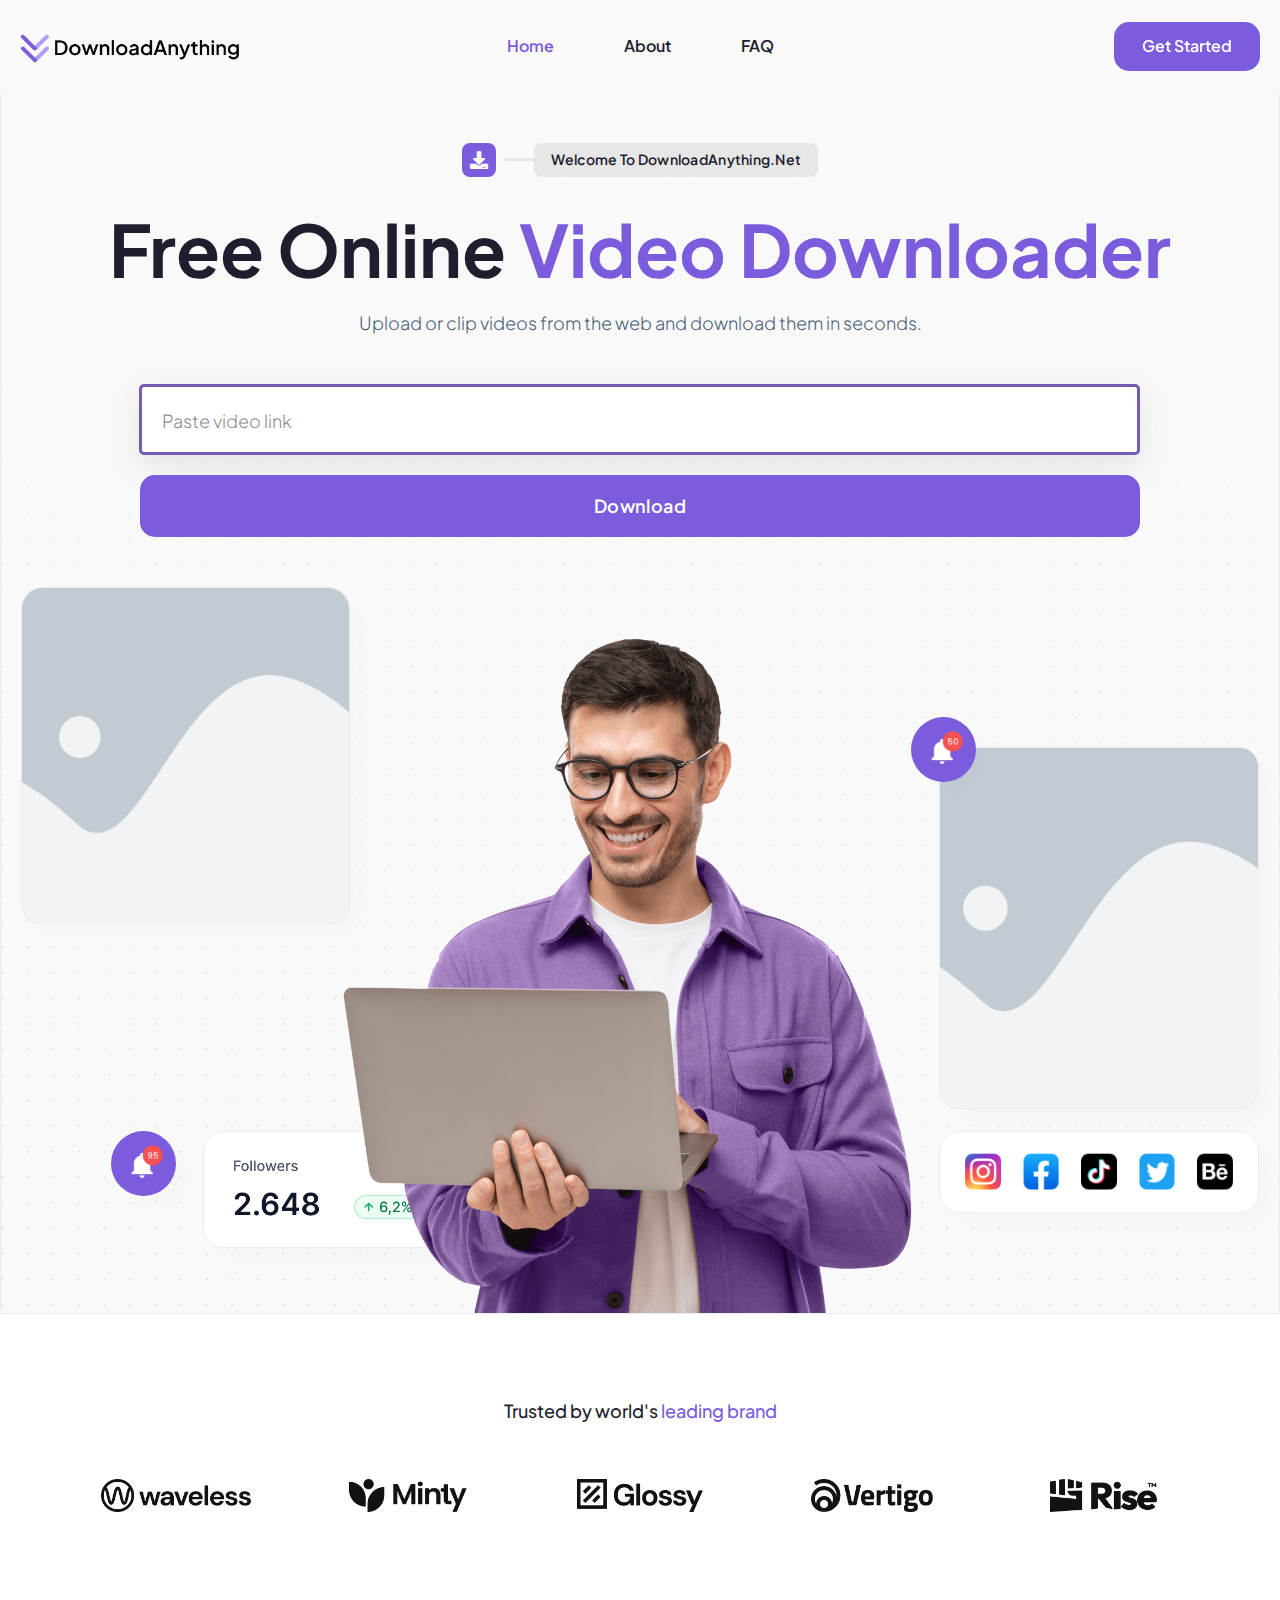
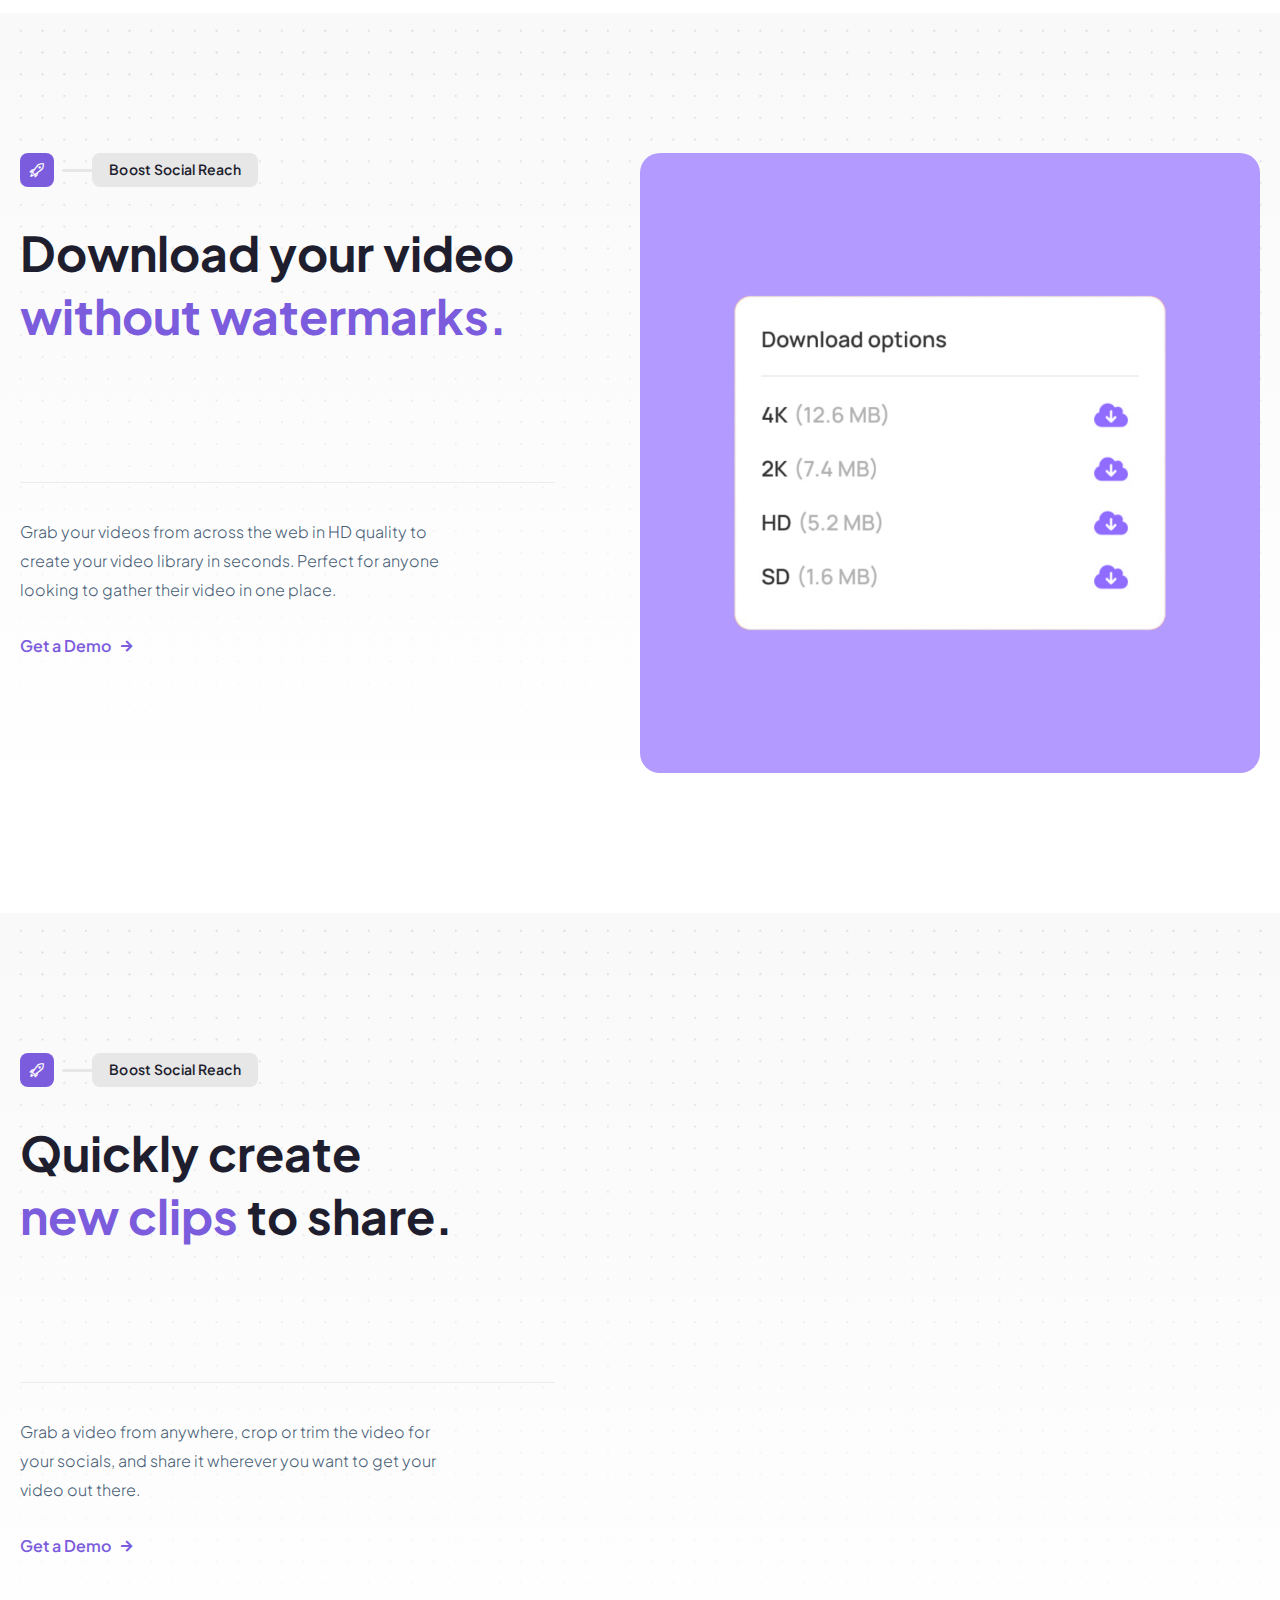
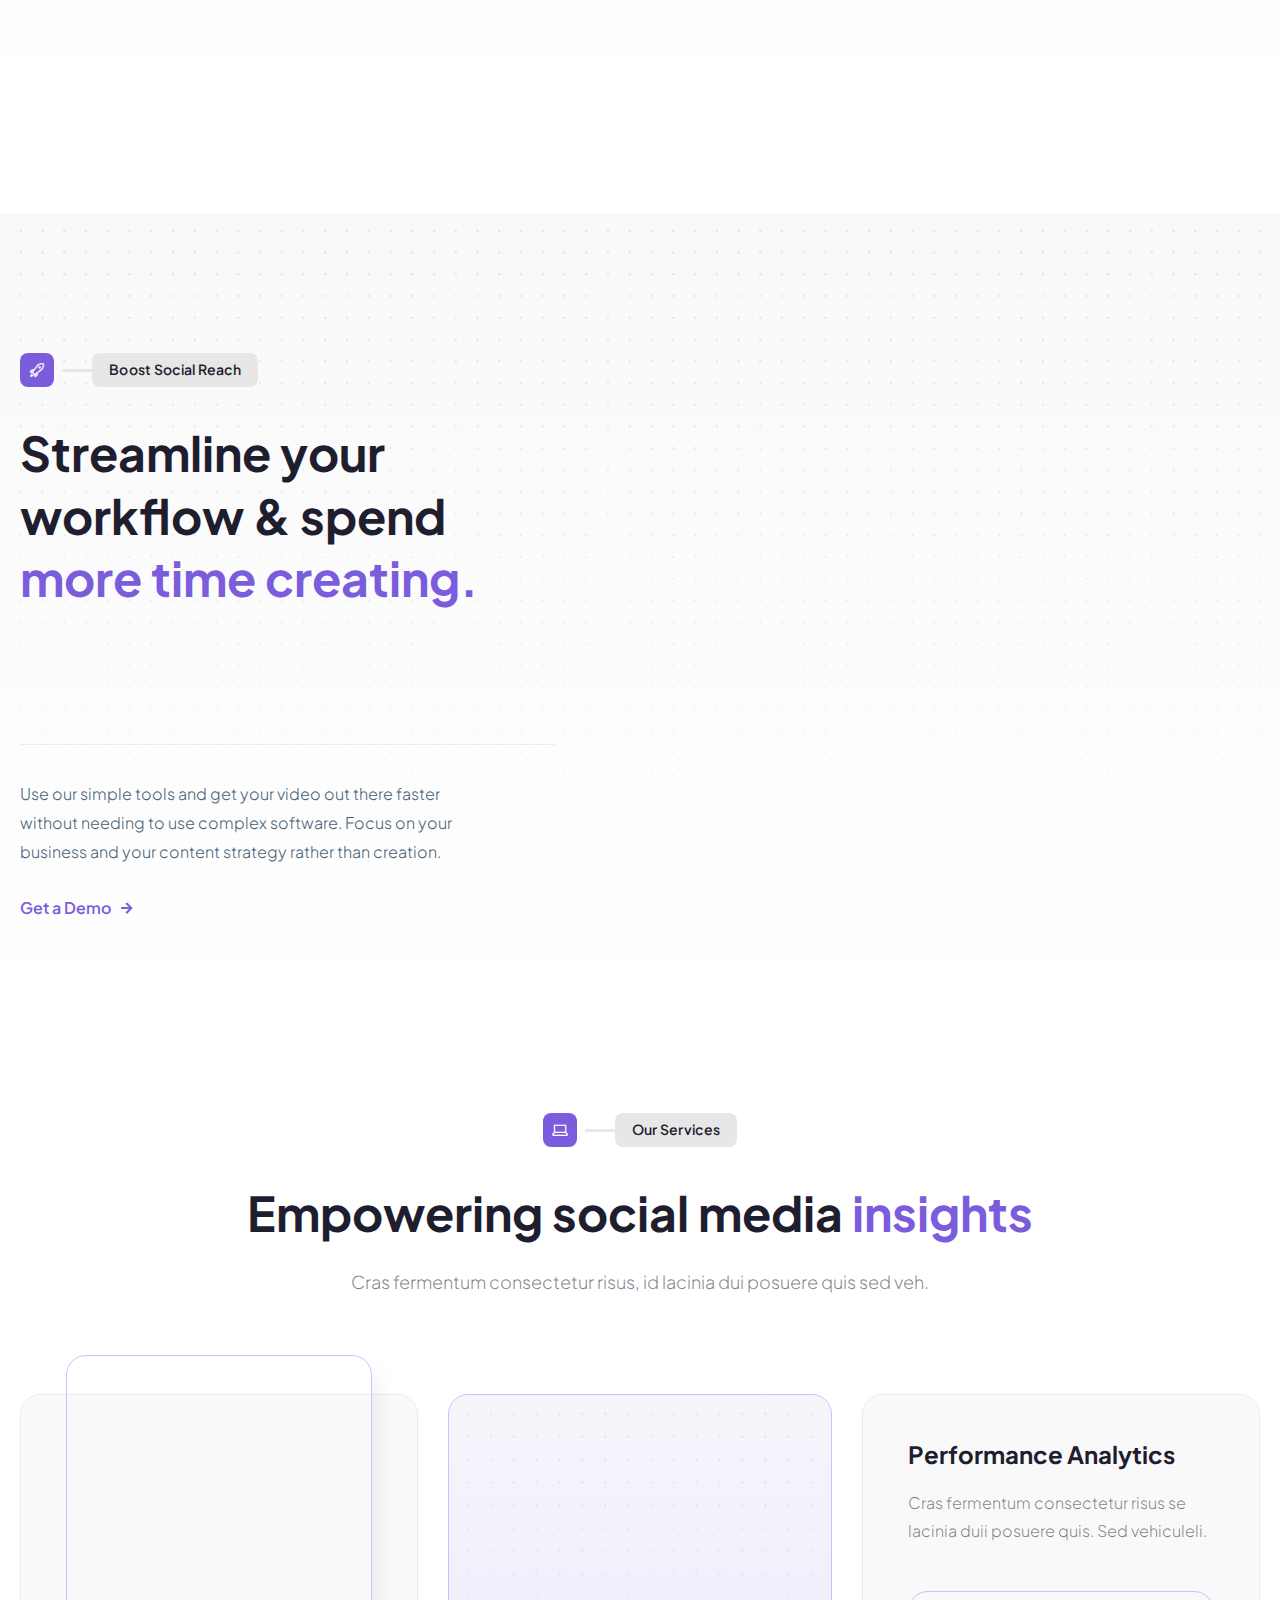
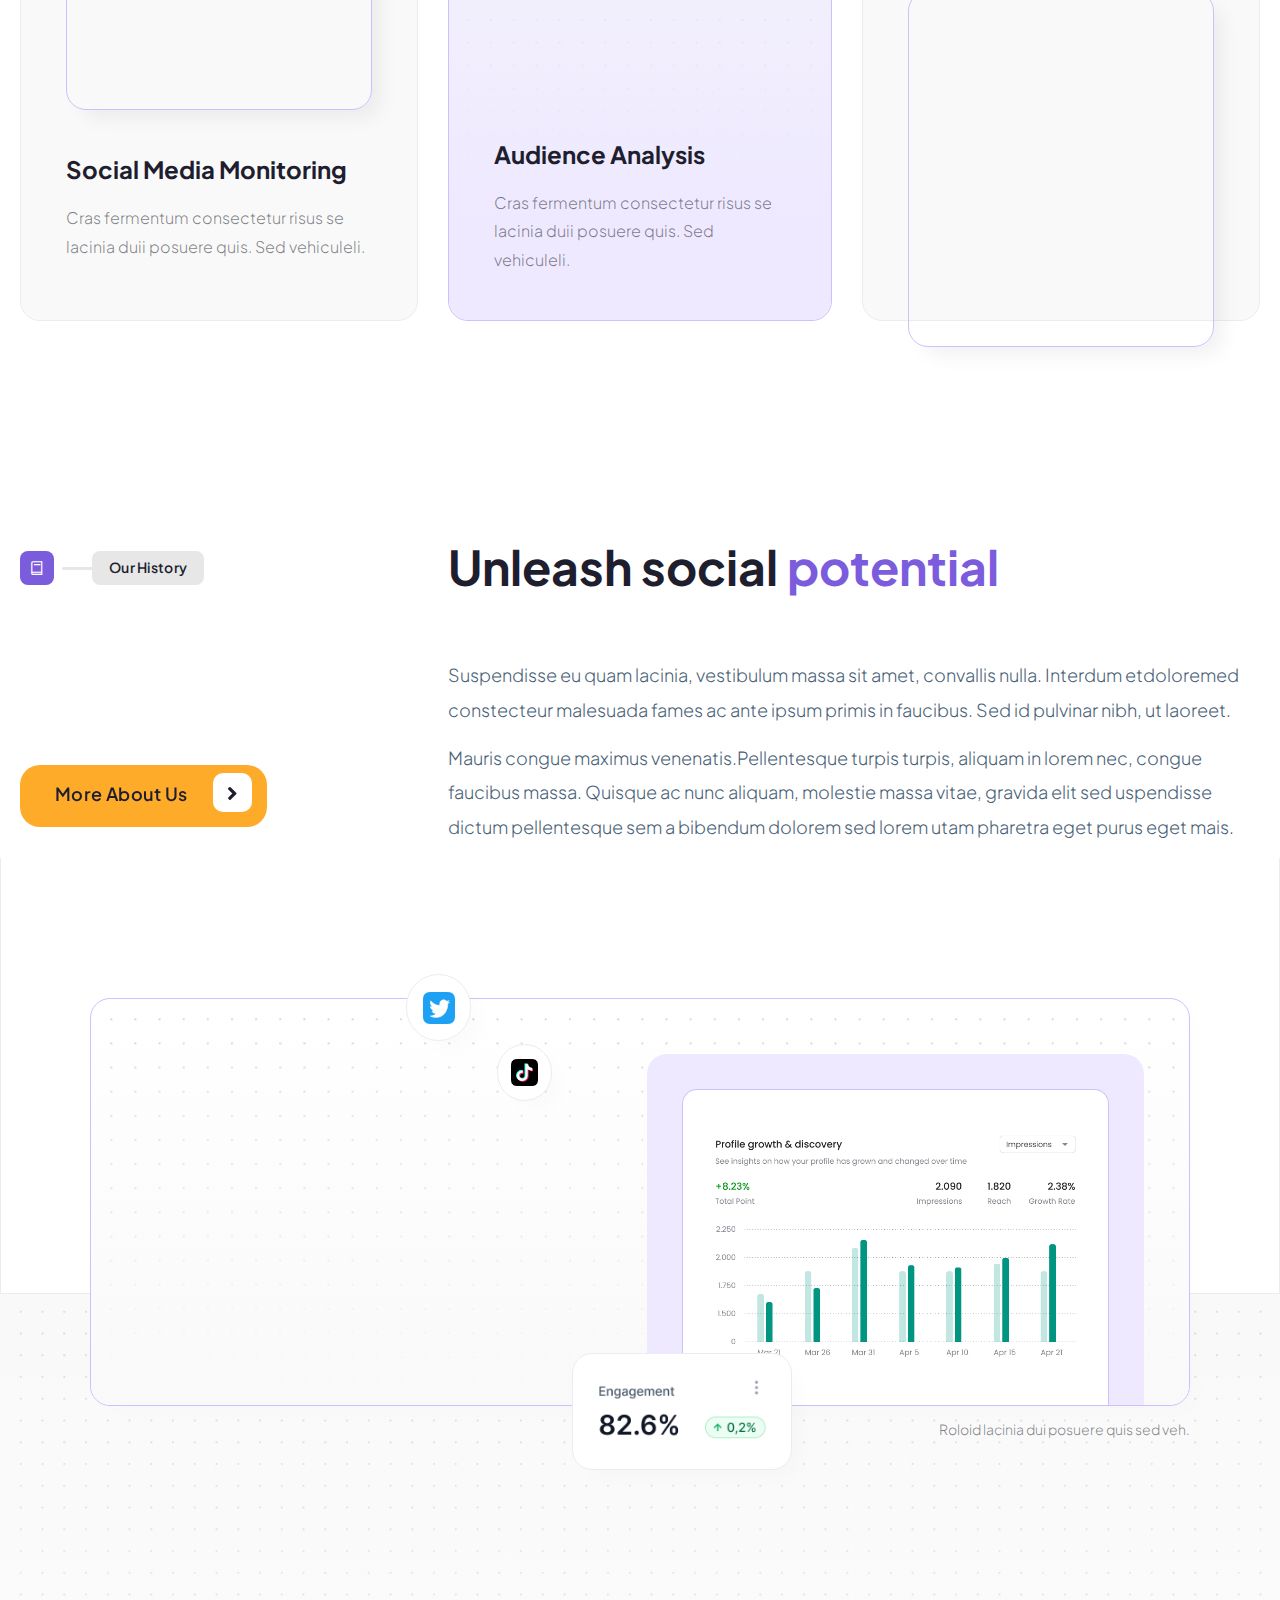
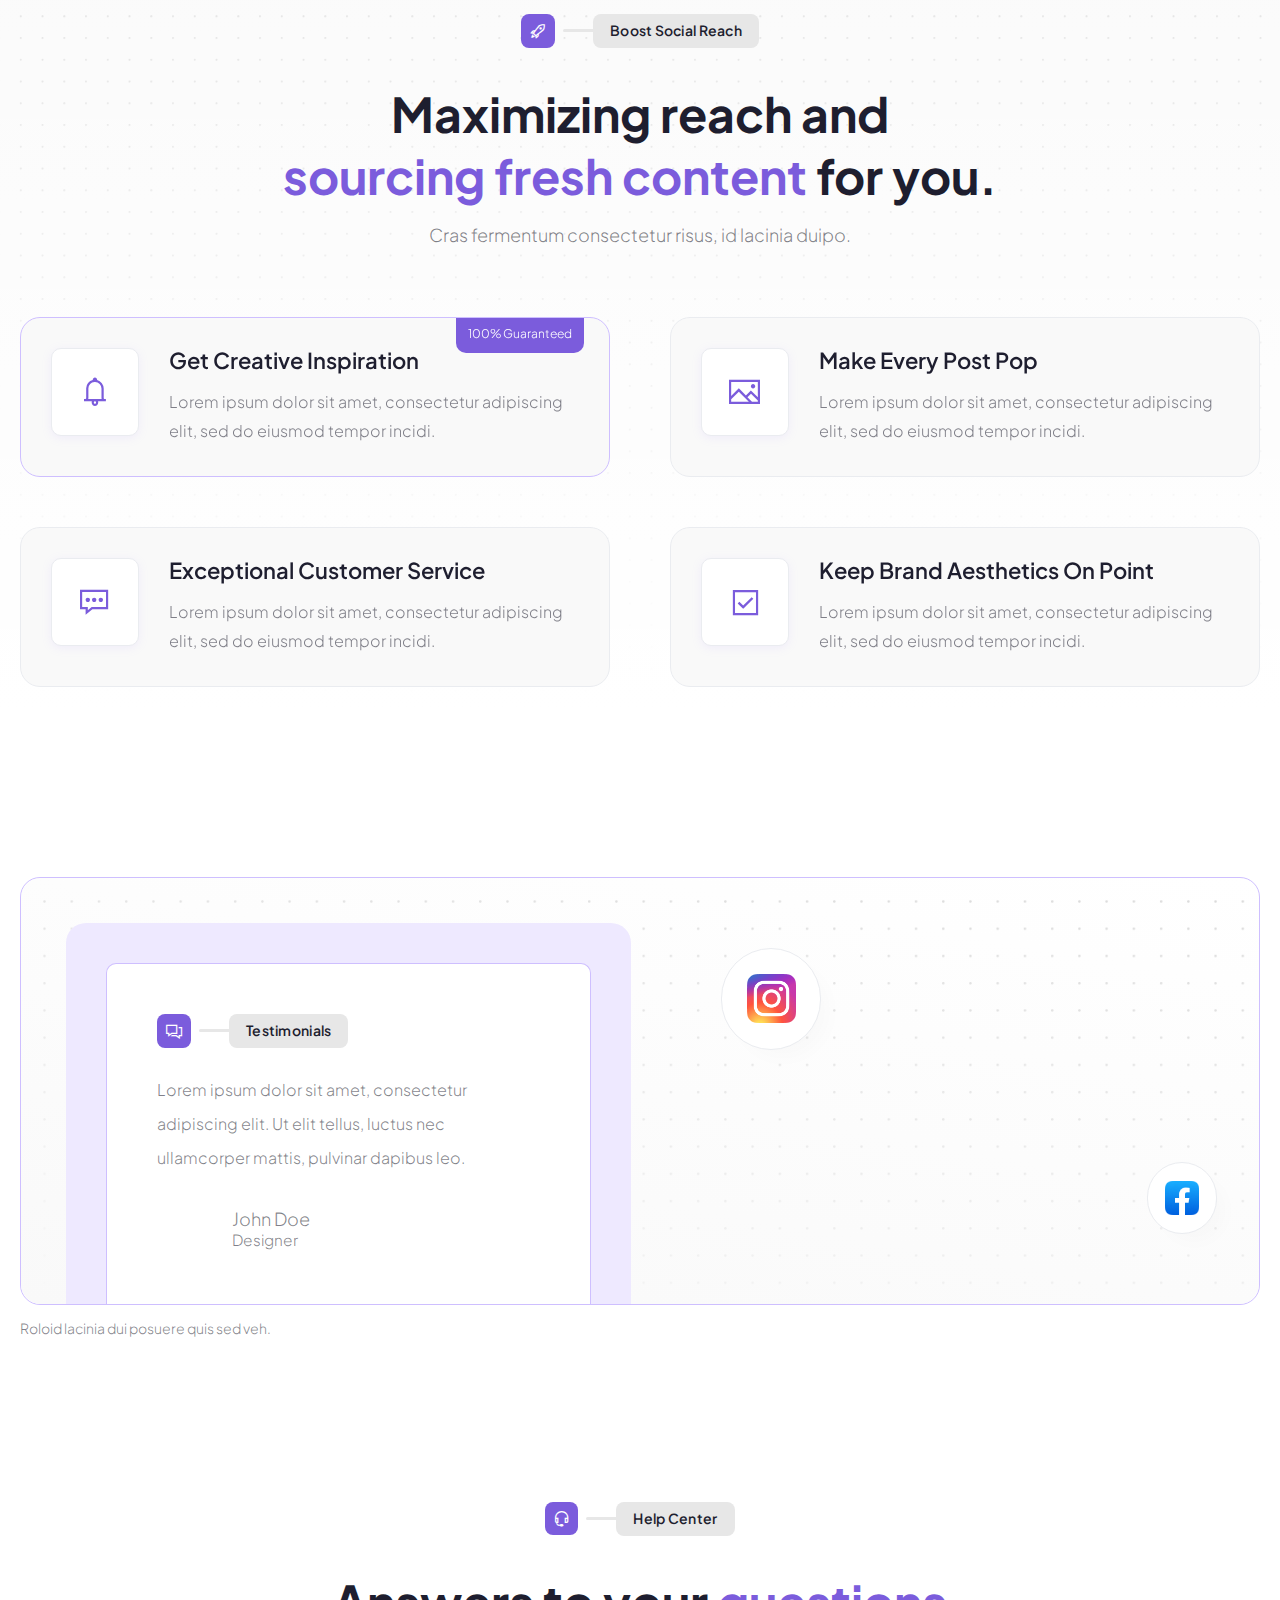
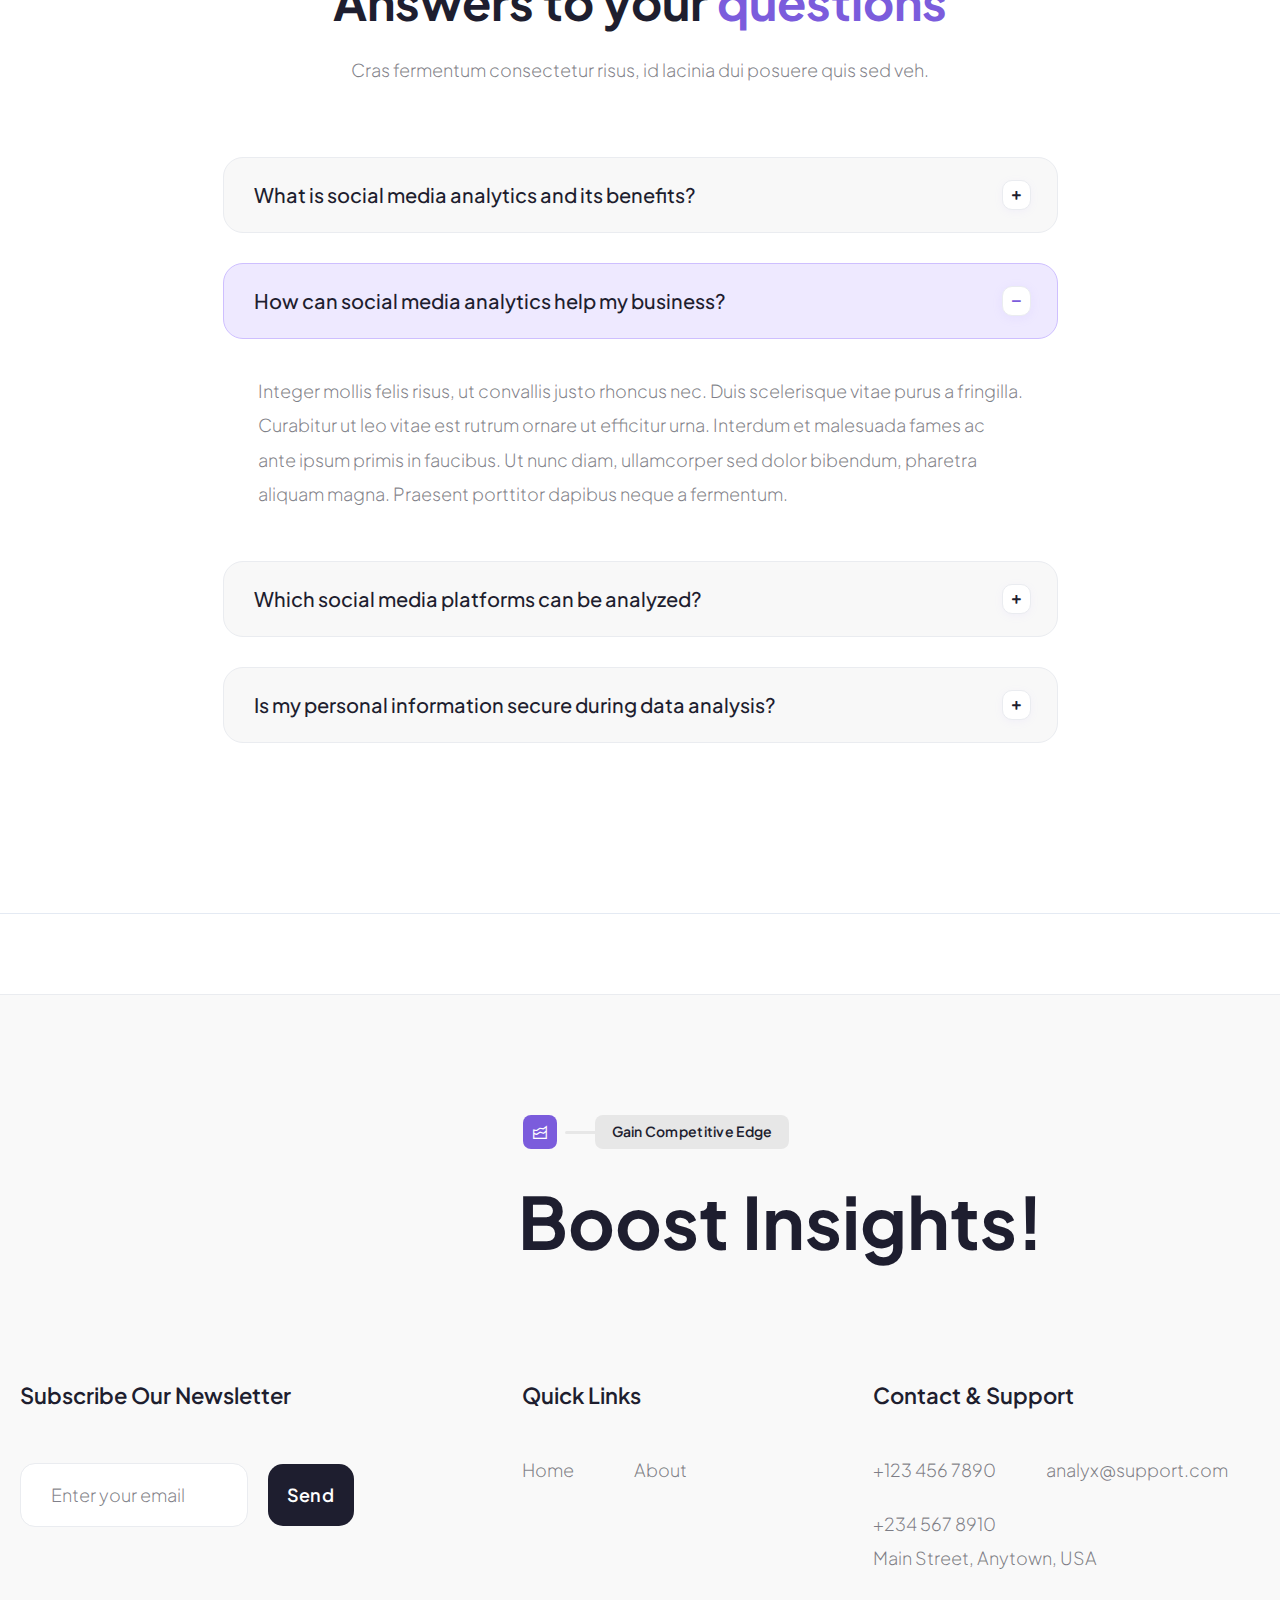
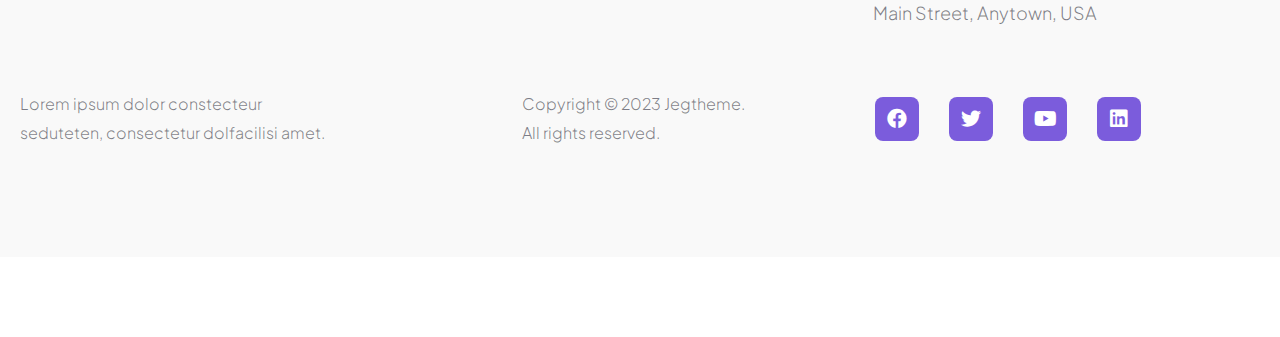
==== commit 0d2d6f08: "remove pricing and services links" ====
--- a/index.html
+++ b/index.html
@@ -1479,7 +1479,7 @@
                                                 >
                                                    Download
                                                    <span id="download-btn">
-                                                      <img src="./images/loading.svg" alt="loading" class="loading" style="height: 20px; margin-left: 10px;" />
+                                                      <img src="./images/loading.svg" alt="loading" class="loading" style="height: 20px; margin-left: 10px; display: none;" />
                                                     </span>
                                                 </button>
                                               </div>
@@ -4618,16 +4618,6 @@
                                     data-element_type="widget"
                                     data-widget_type="icon-list.default"
                                   >
-                                    <div class="elementor-widget-container">
-                                      <ul class="elementor-icon-list-items elementor-inline-items">
-                                        <li class="elementor-icon-list-item elementor-inline-item">
-                                          <a href="#"> <span class="elementor-icon-list-text">Services</span> </a>
-                                        </li>
-                                        <li class="elementor-icon-list-item elementor-inline-item">
-                                          <a href="#"> <span class="elementor-icon-list-text">Pricing</span> </a>
-                                        </li>
-                                      </ul>
-                                    </div>
                                   </div>
                                 </div>
                               </div>
--- a/css/style.css
+++ b/css/style.css
@@ -161,7 +161,8 @@
 #video-download {
   position: absolute;
   display: flex;
-  margin-top: 50px;
+  margin-top: 30px;
+  margin-bottom: 50px;
   opacity: 0;
   transform: translateY(-40px);
   transition: all 0.35s;
@@ -401,4 +402,8 @@
 .elementor-7 .elementor-element.elementor-element-c1a3db3 {
   width: 100% !important;
   max-width: 100% !important;
+}
+
+.elementor-7 .elementor-element.elementor-element-16eeb004 {
+  z-index: 10000000 !important;
 }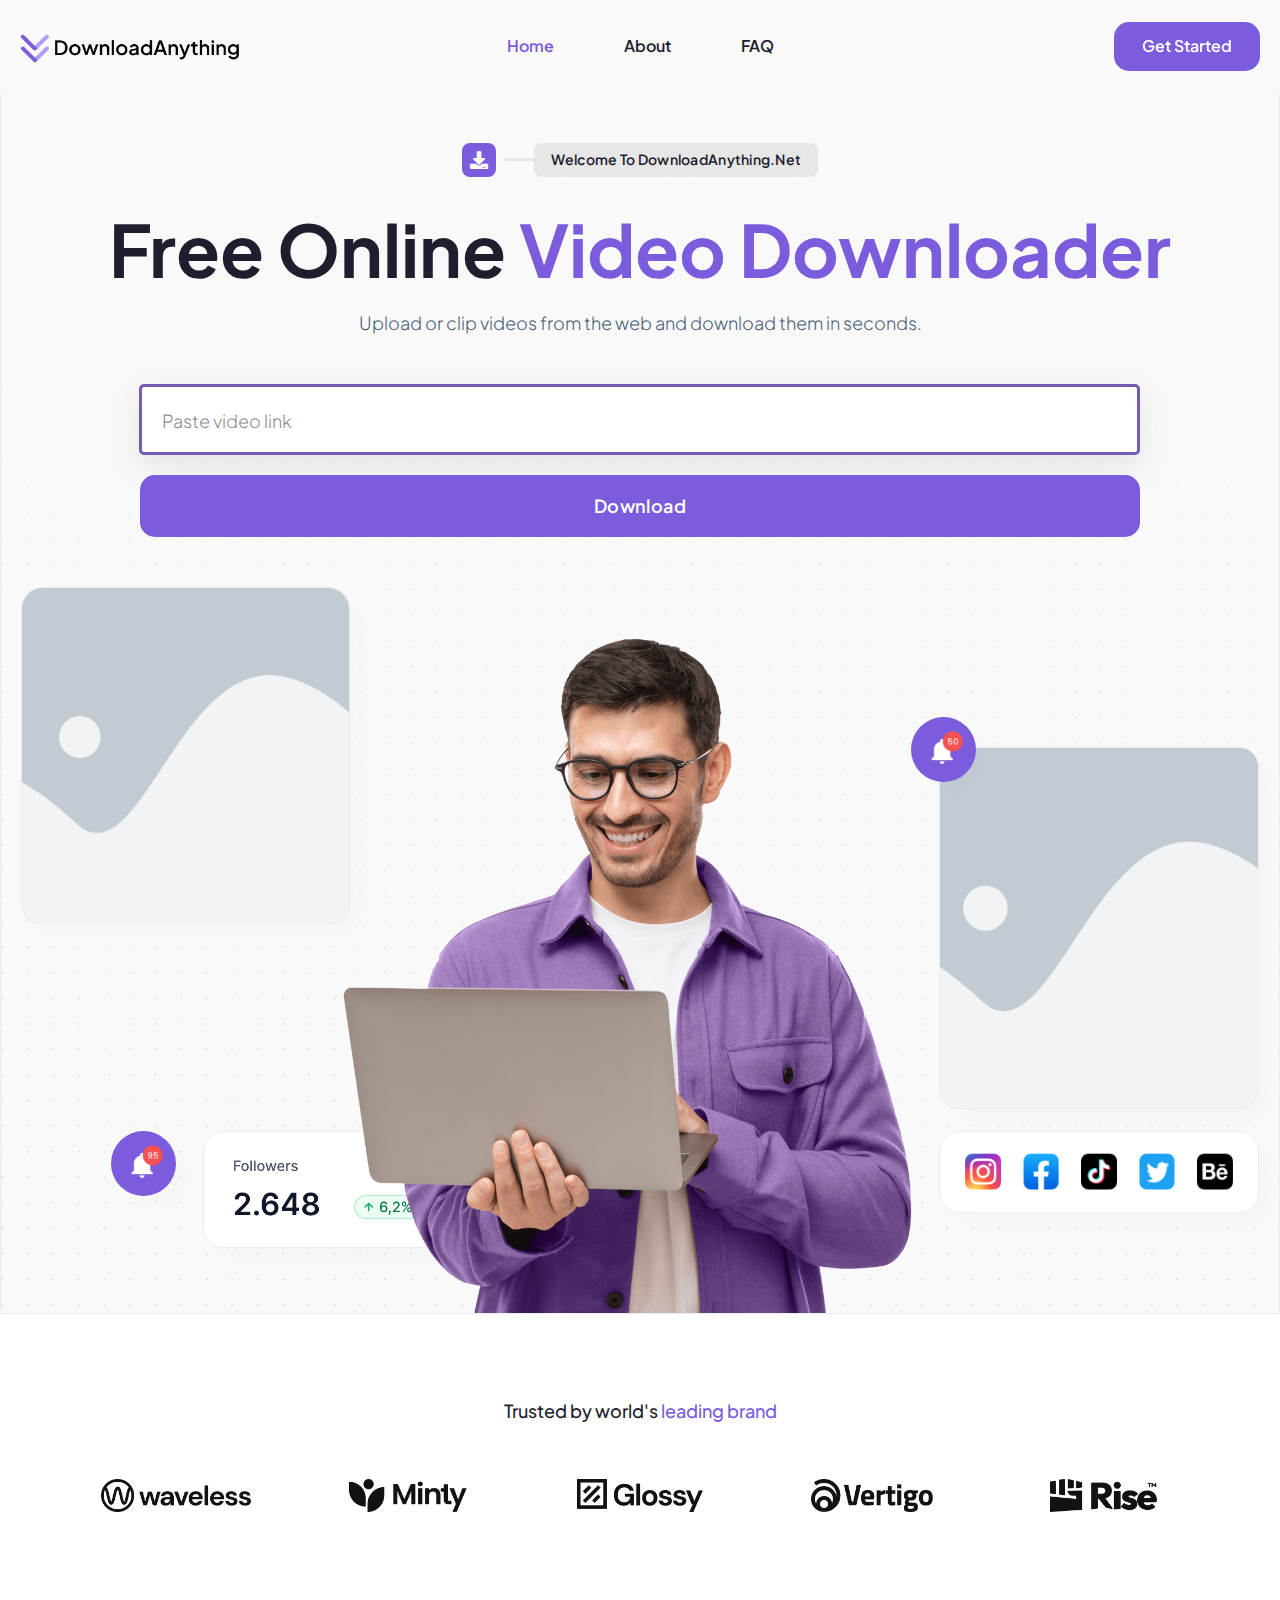
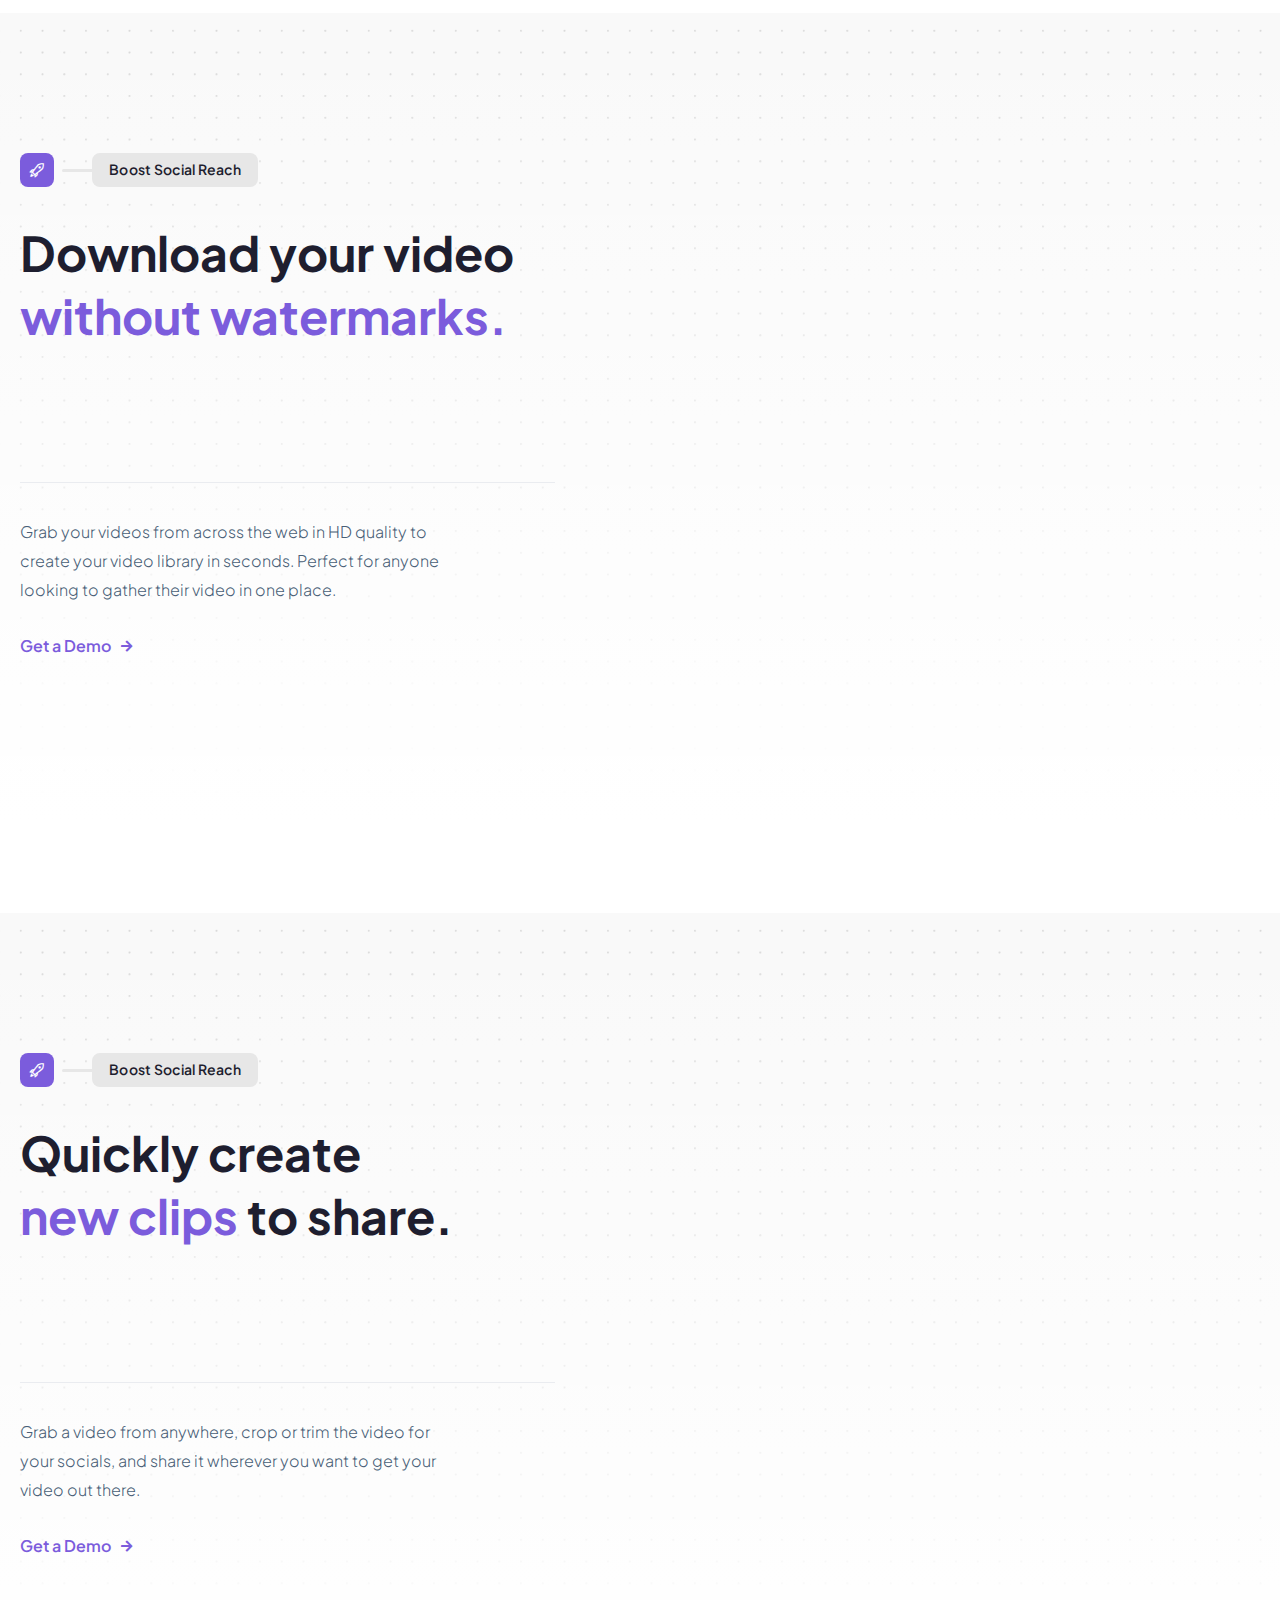
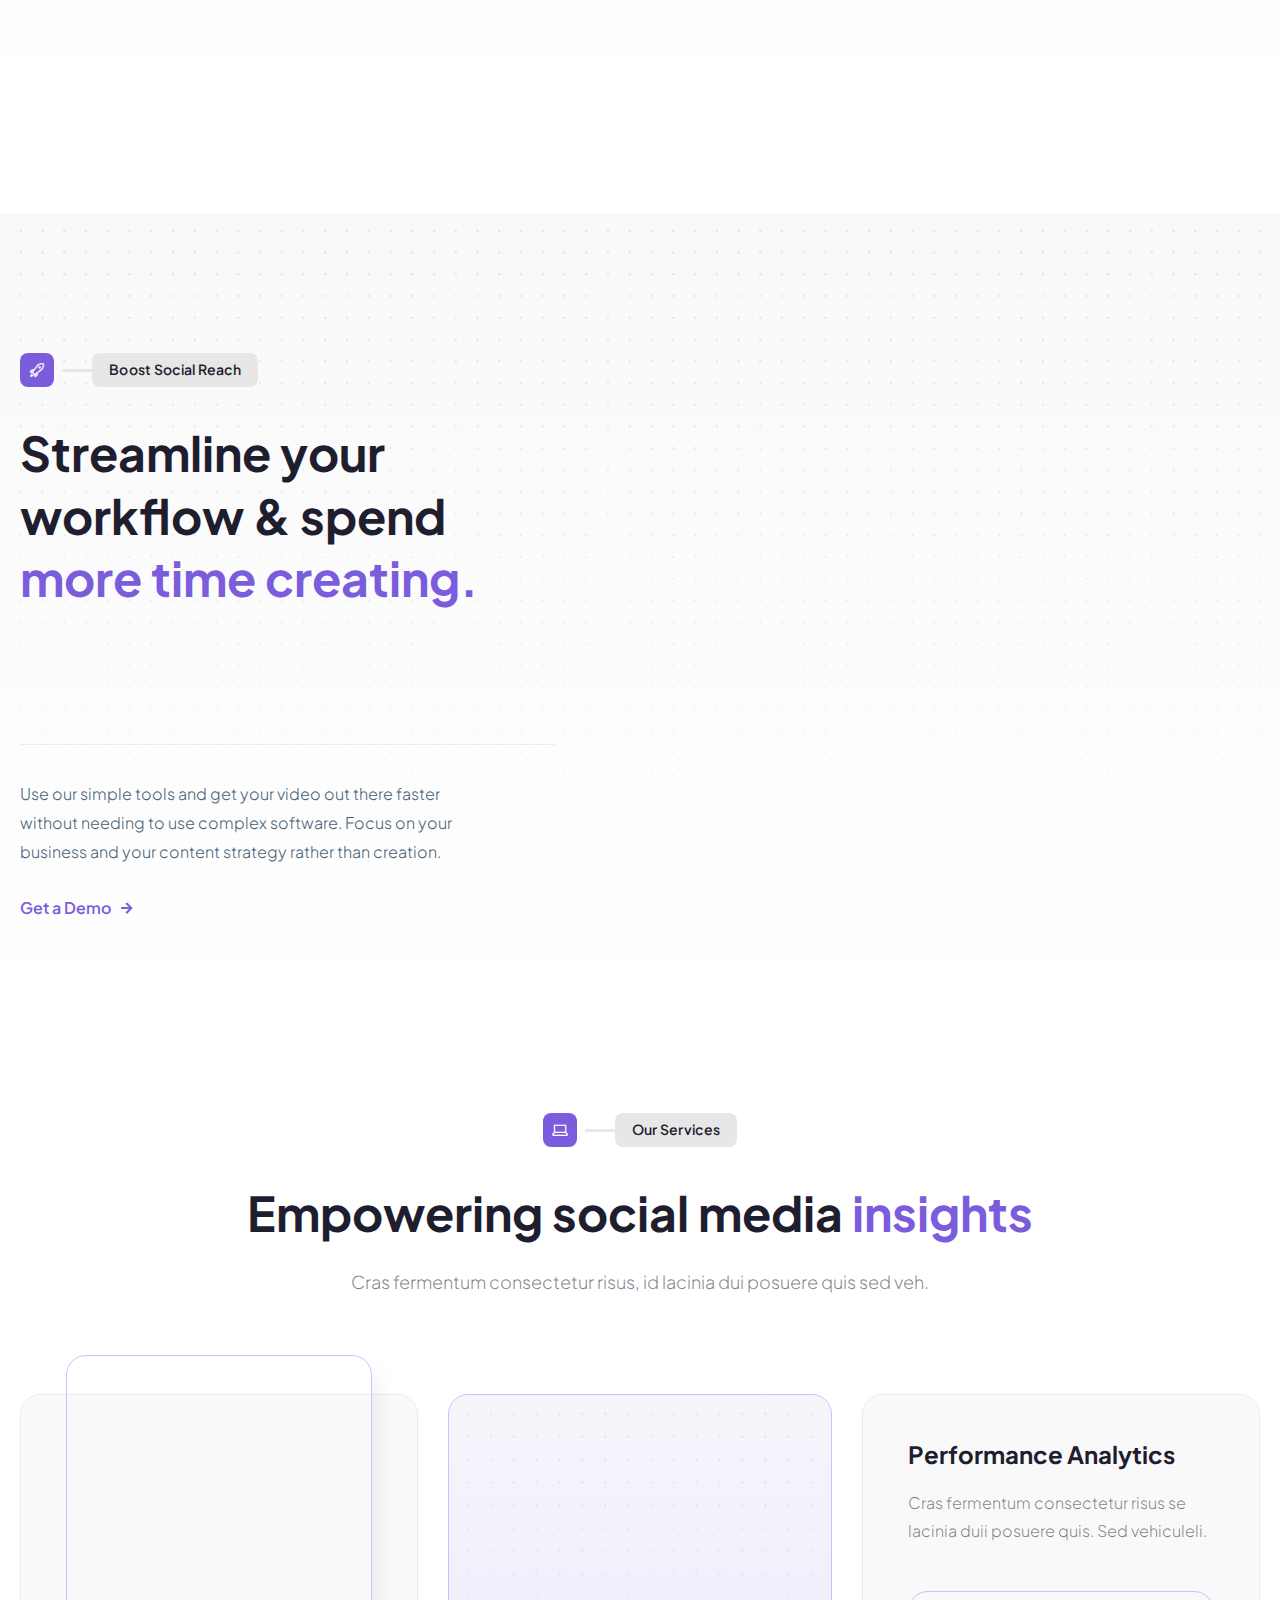
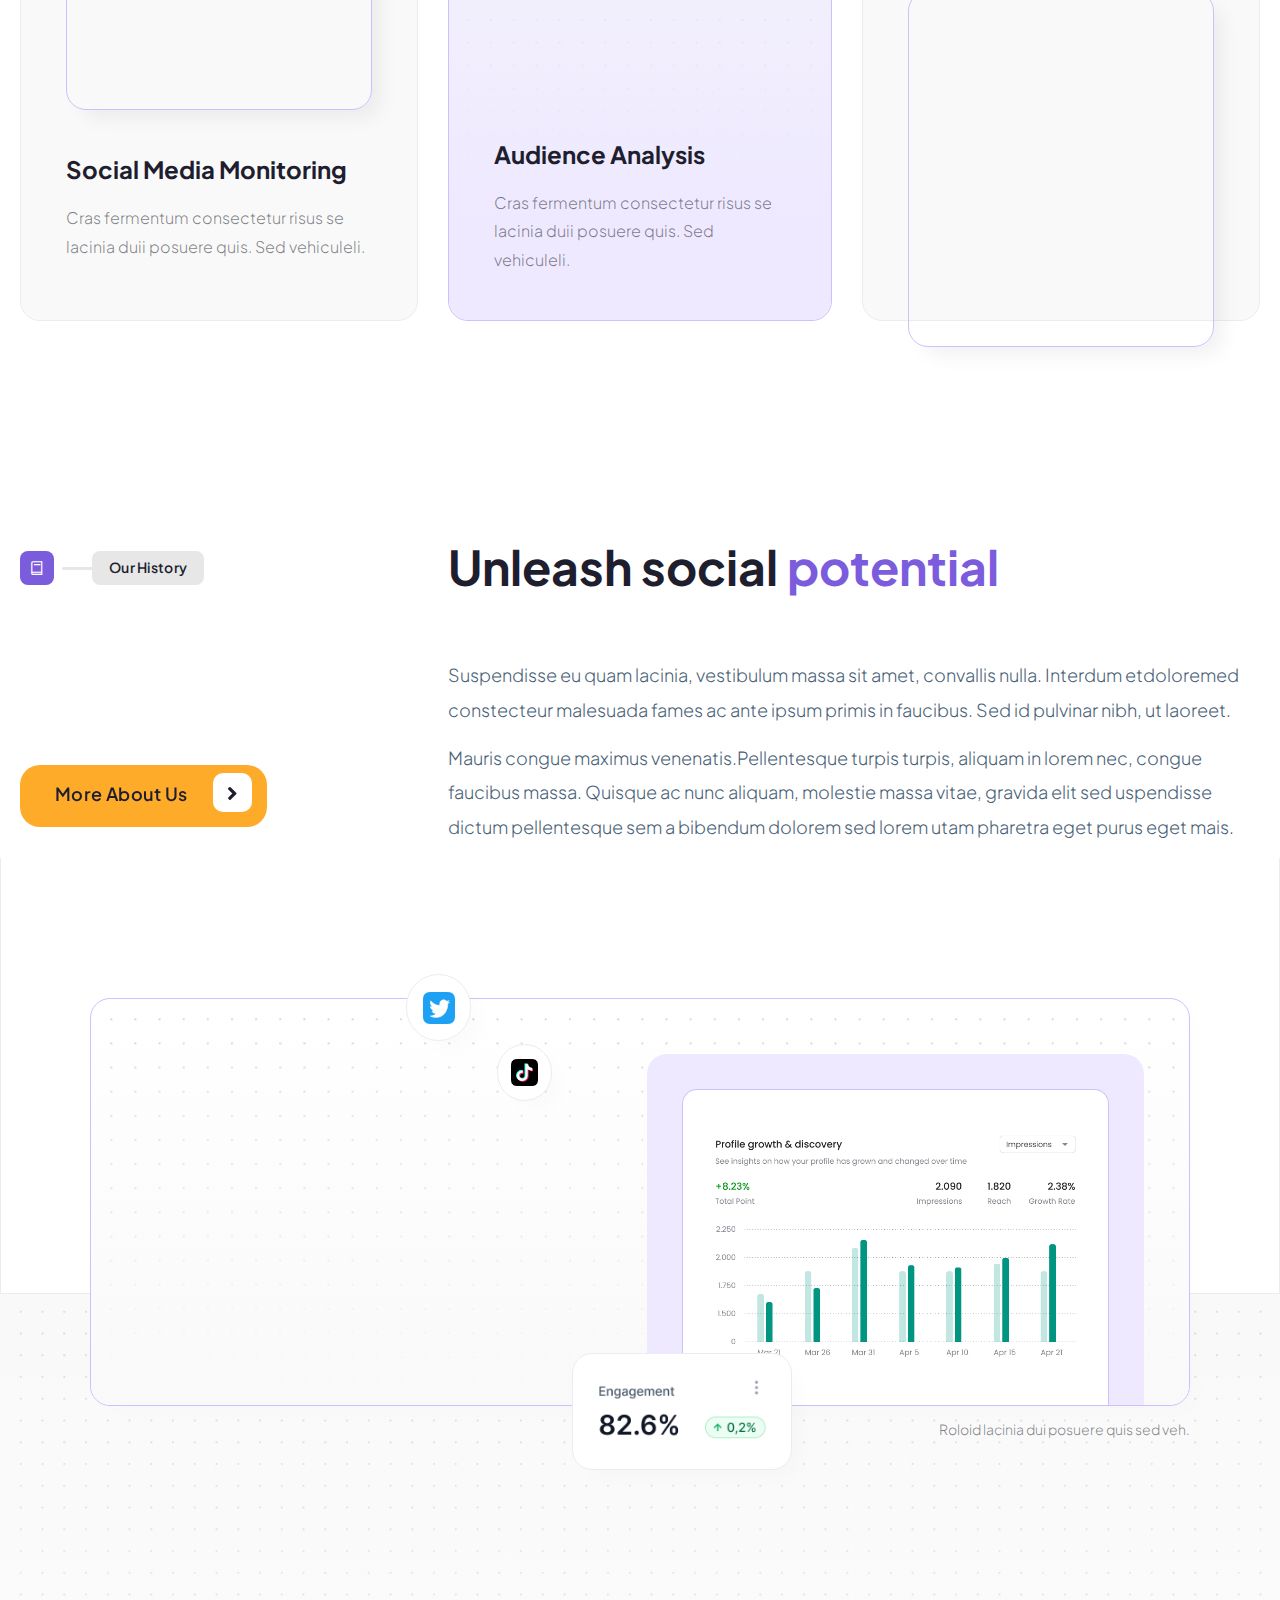
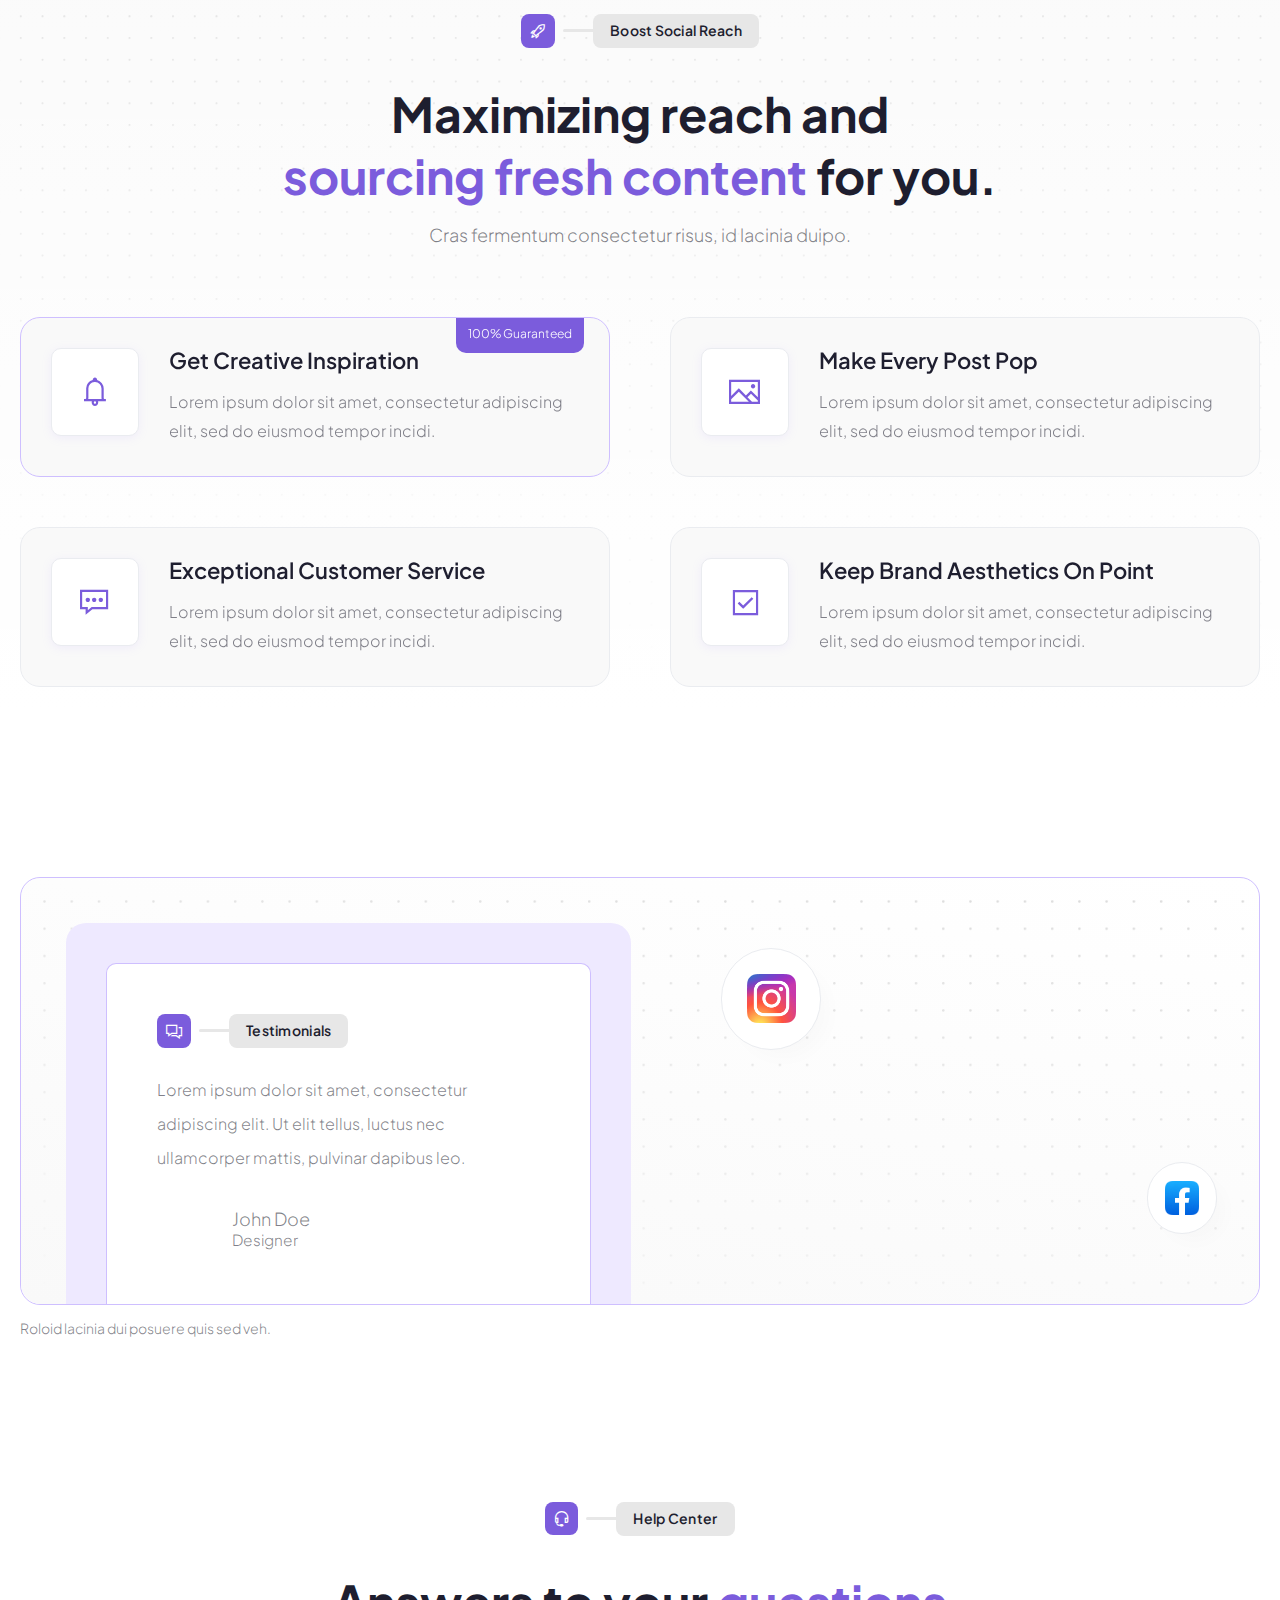
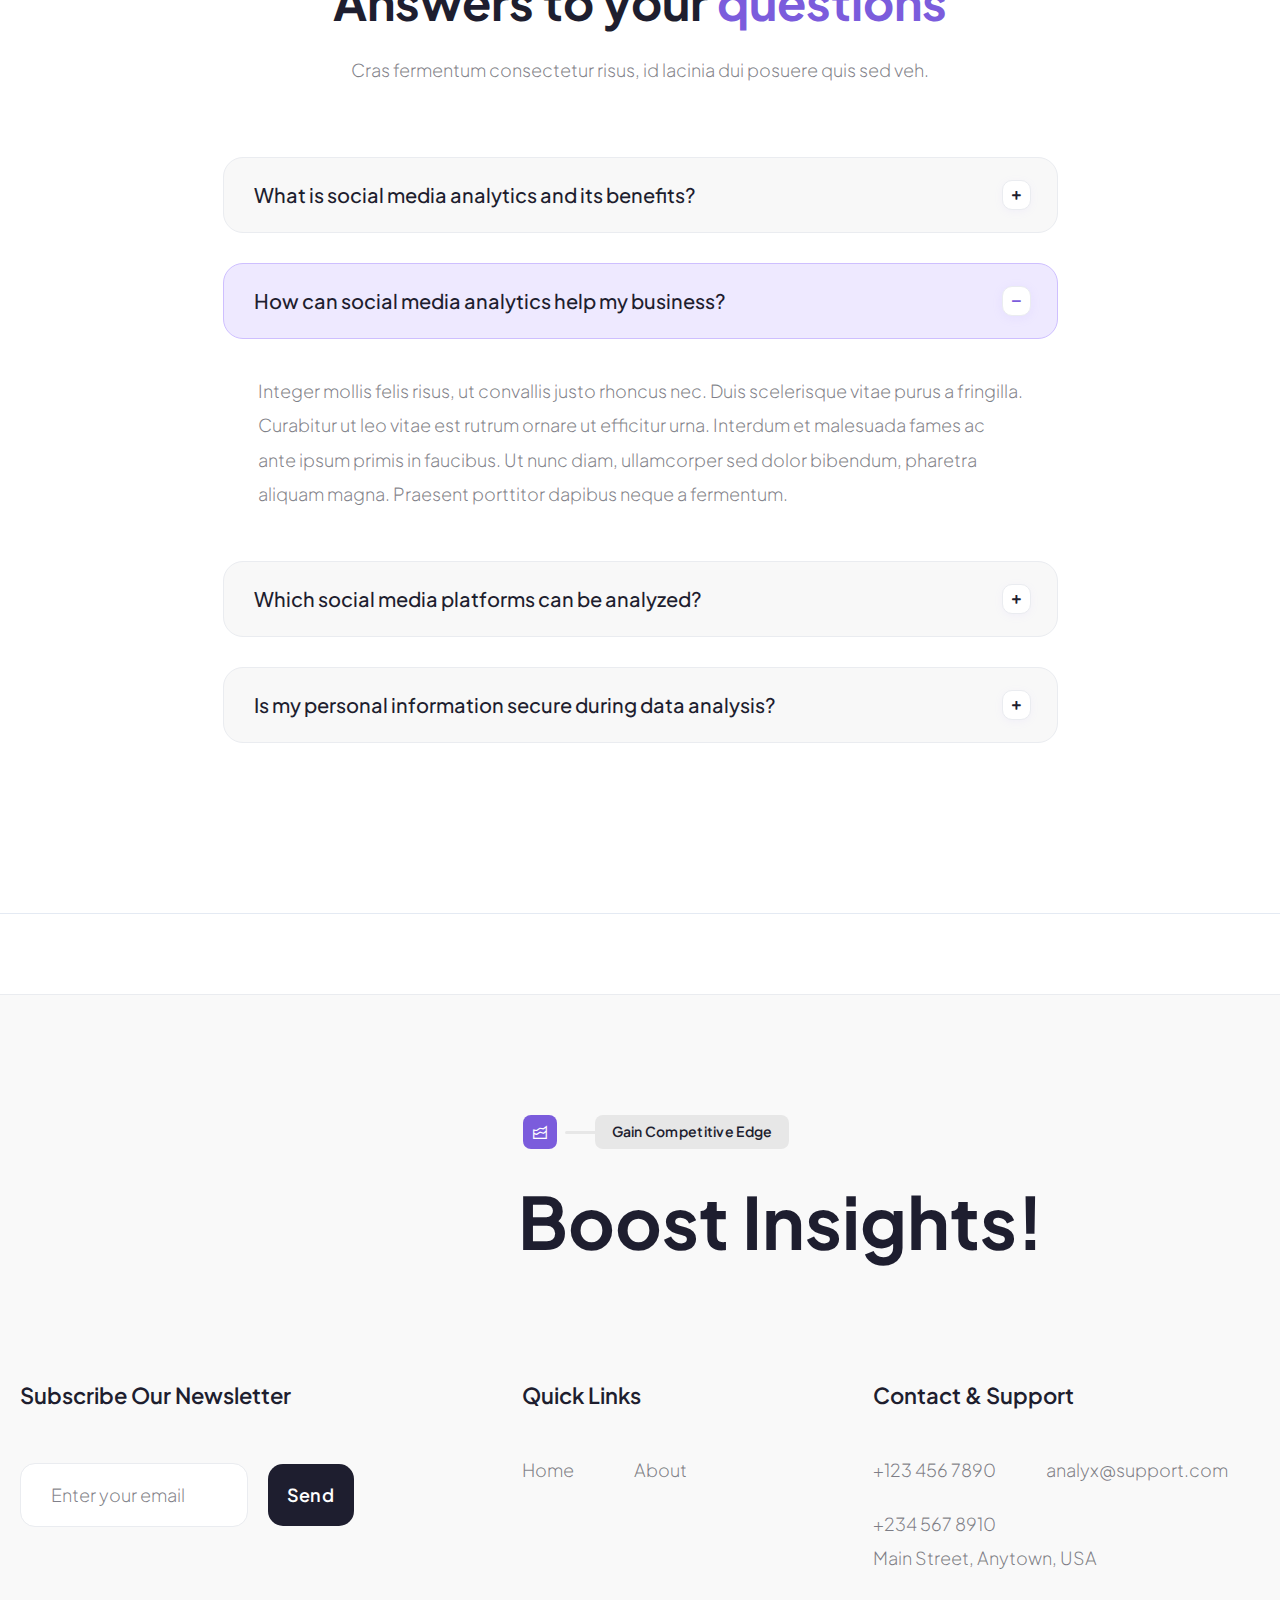
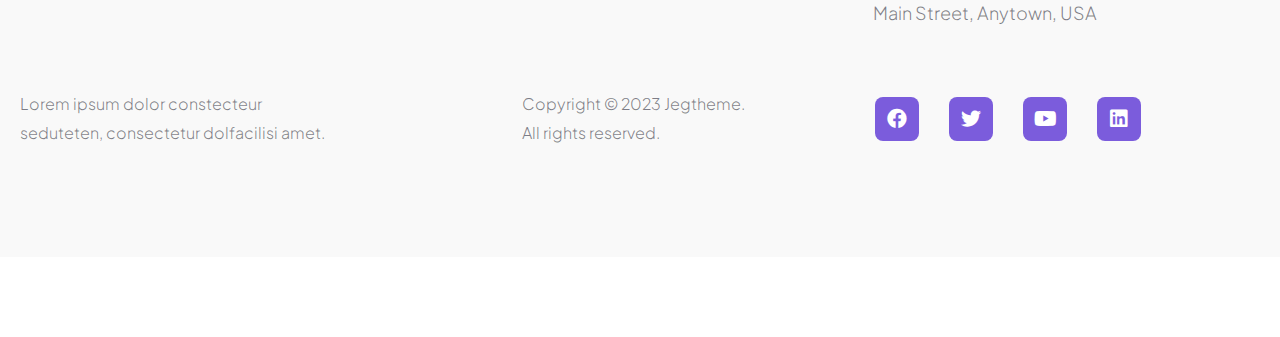
==== commit b6f81907: "remove form error message" ====
--- a/index.html
+++ b/index.html
@@ -1454,7 +1454,7 @@
                                     >
                                       <div class="elementor-widget-container">
                                         <div class="jeg-elementor-kit jkit-mailchimp style-full jeg_module_7_3_65c2efe1487b3">
-                                          <form method="post" class="jkit-mailchimp-form" data-listed="" data-success-message="Successfully listed this email" data-error-message="Something went wrong">
+                                          <form method="post" class="jkit-mailchimp-form">
                                             <div class="jkit-mailchimp-message"></div>
                                             <div class="jkit-form-wrapper email-form">
                                               <div class="jkit-mailchimp-email jkit-input-wrapper input-container">
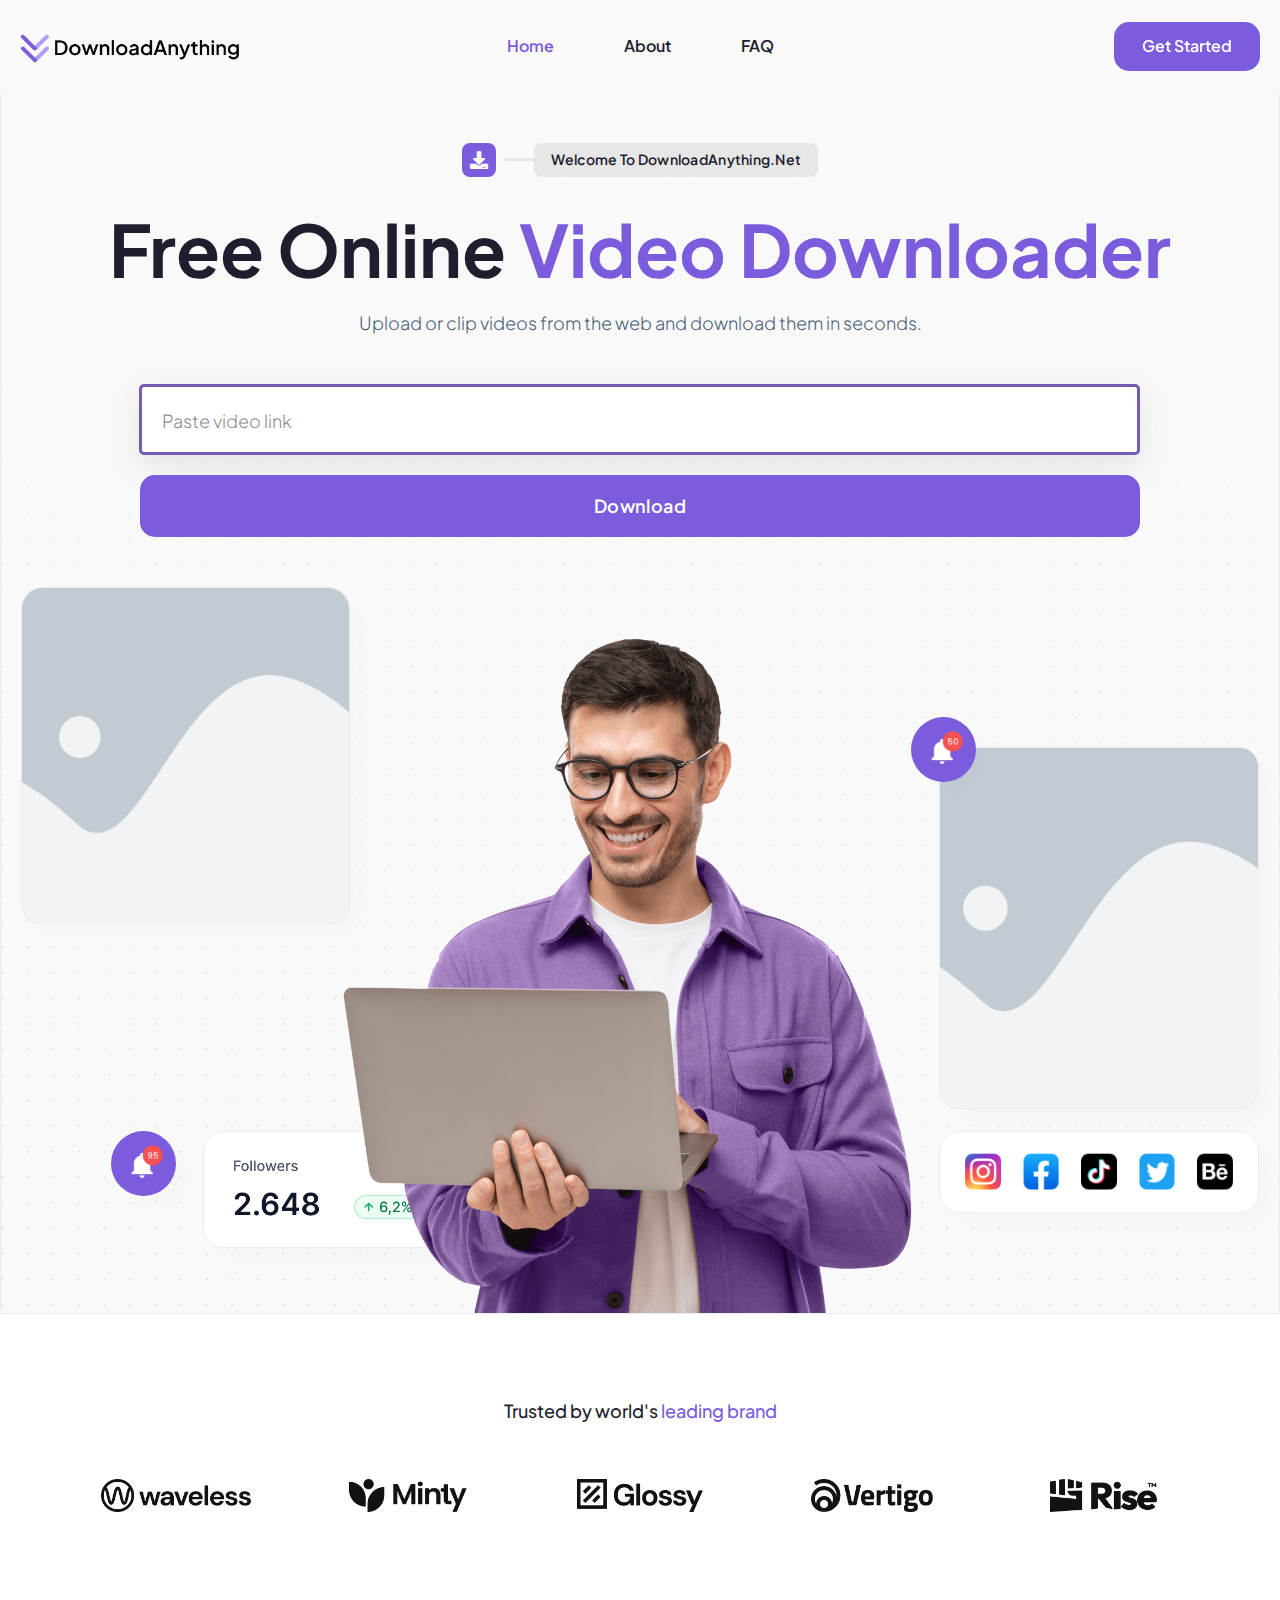
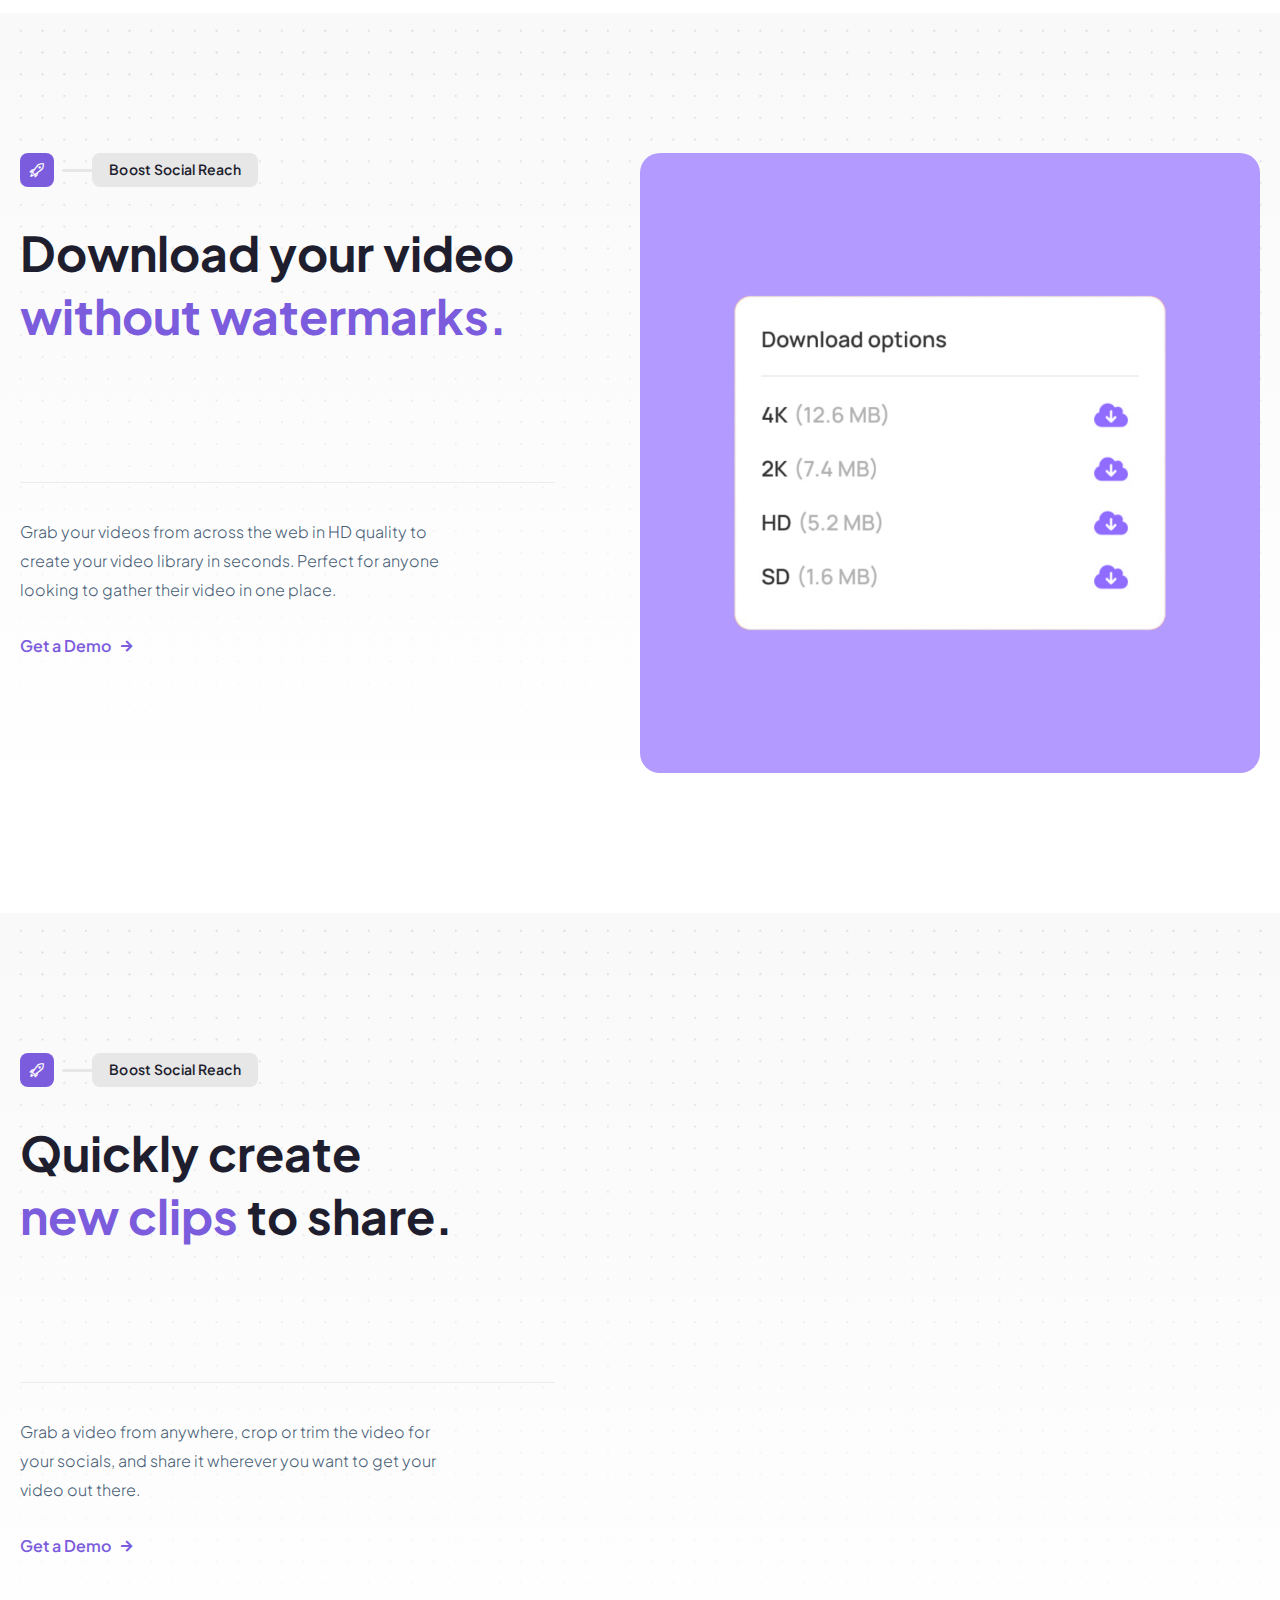
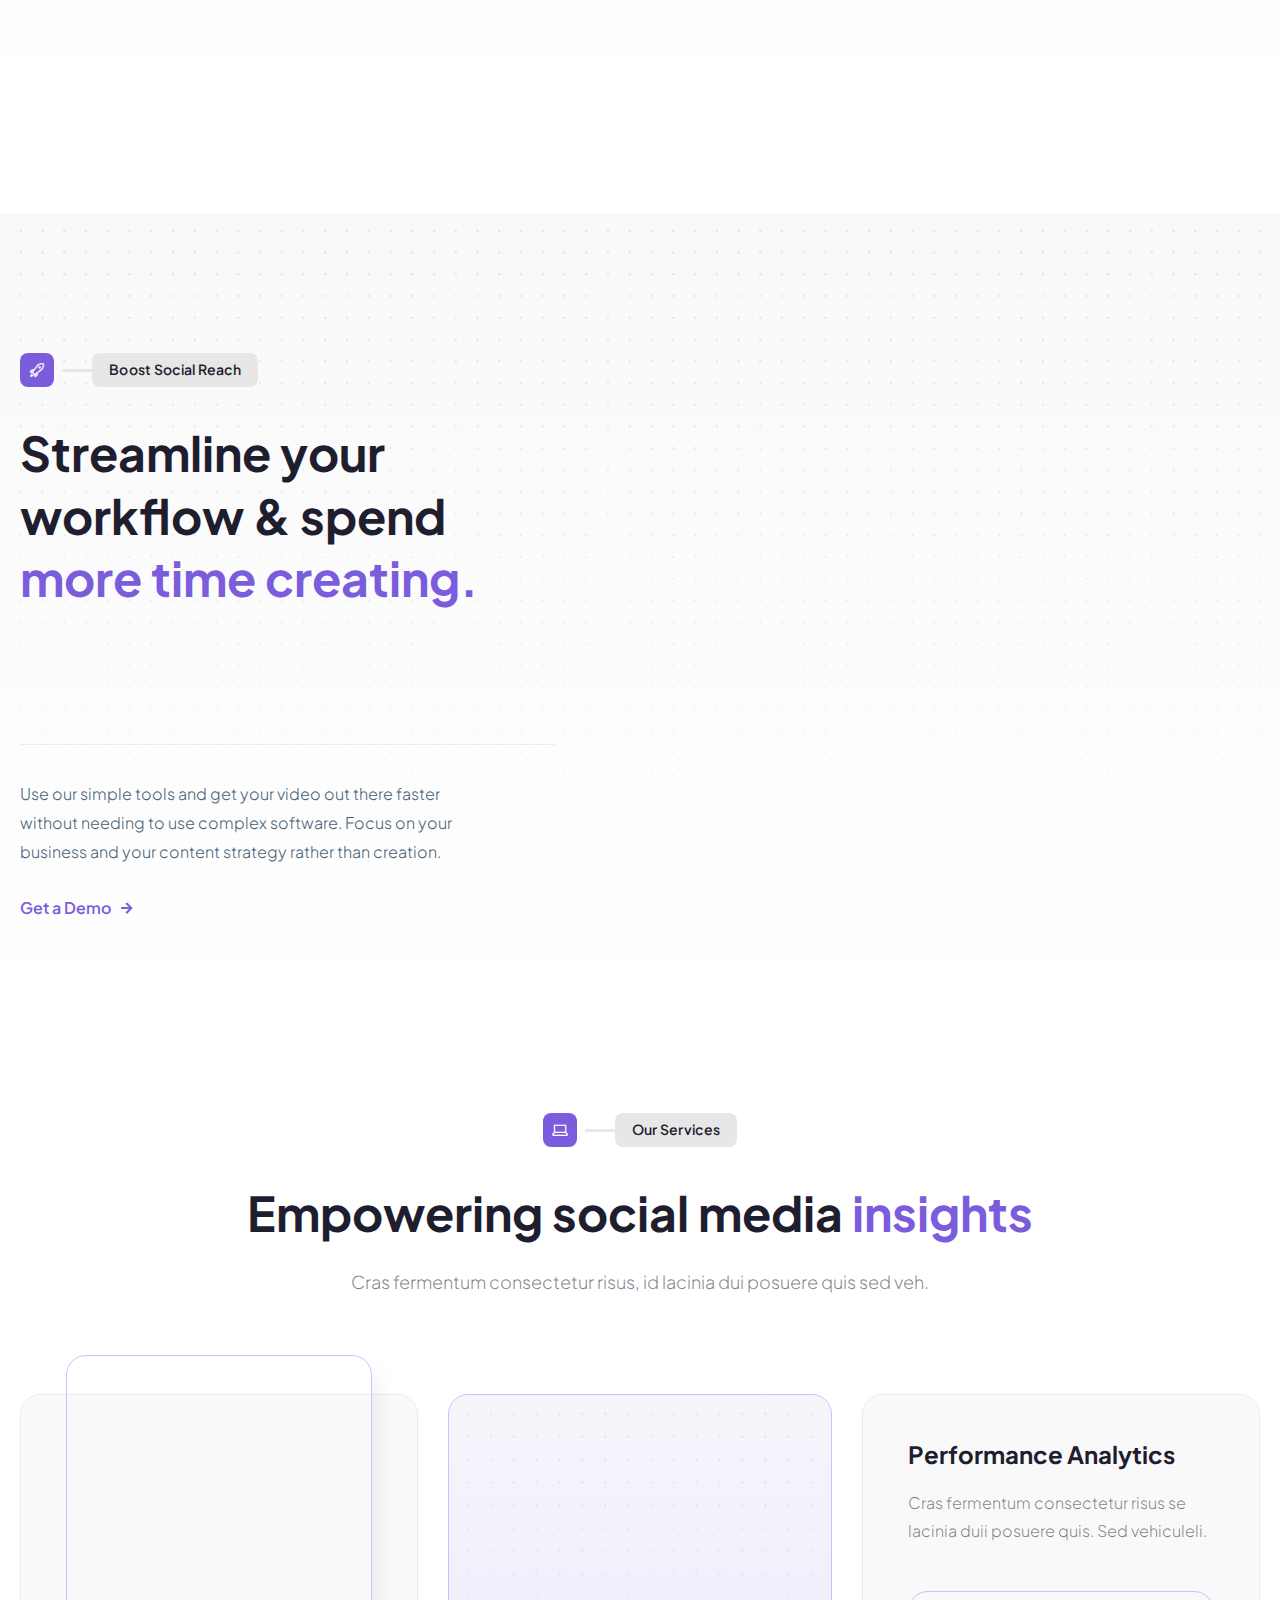
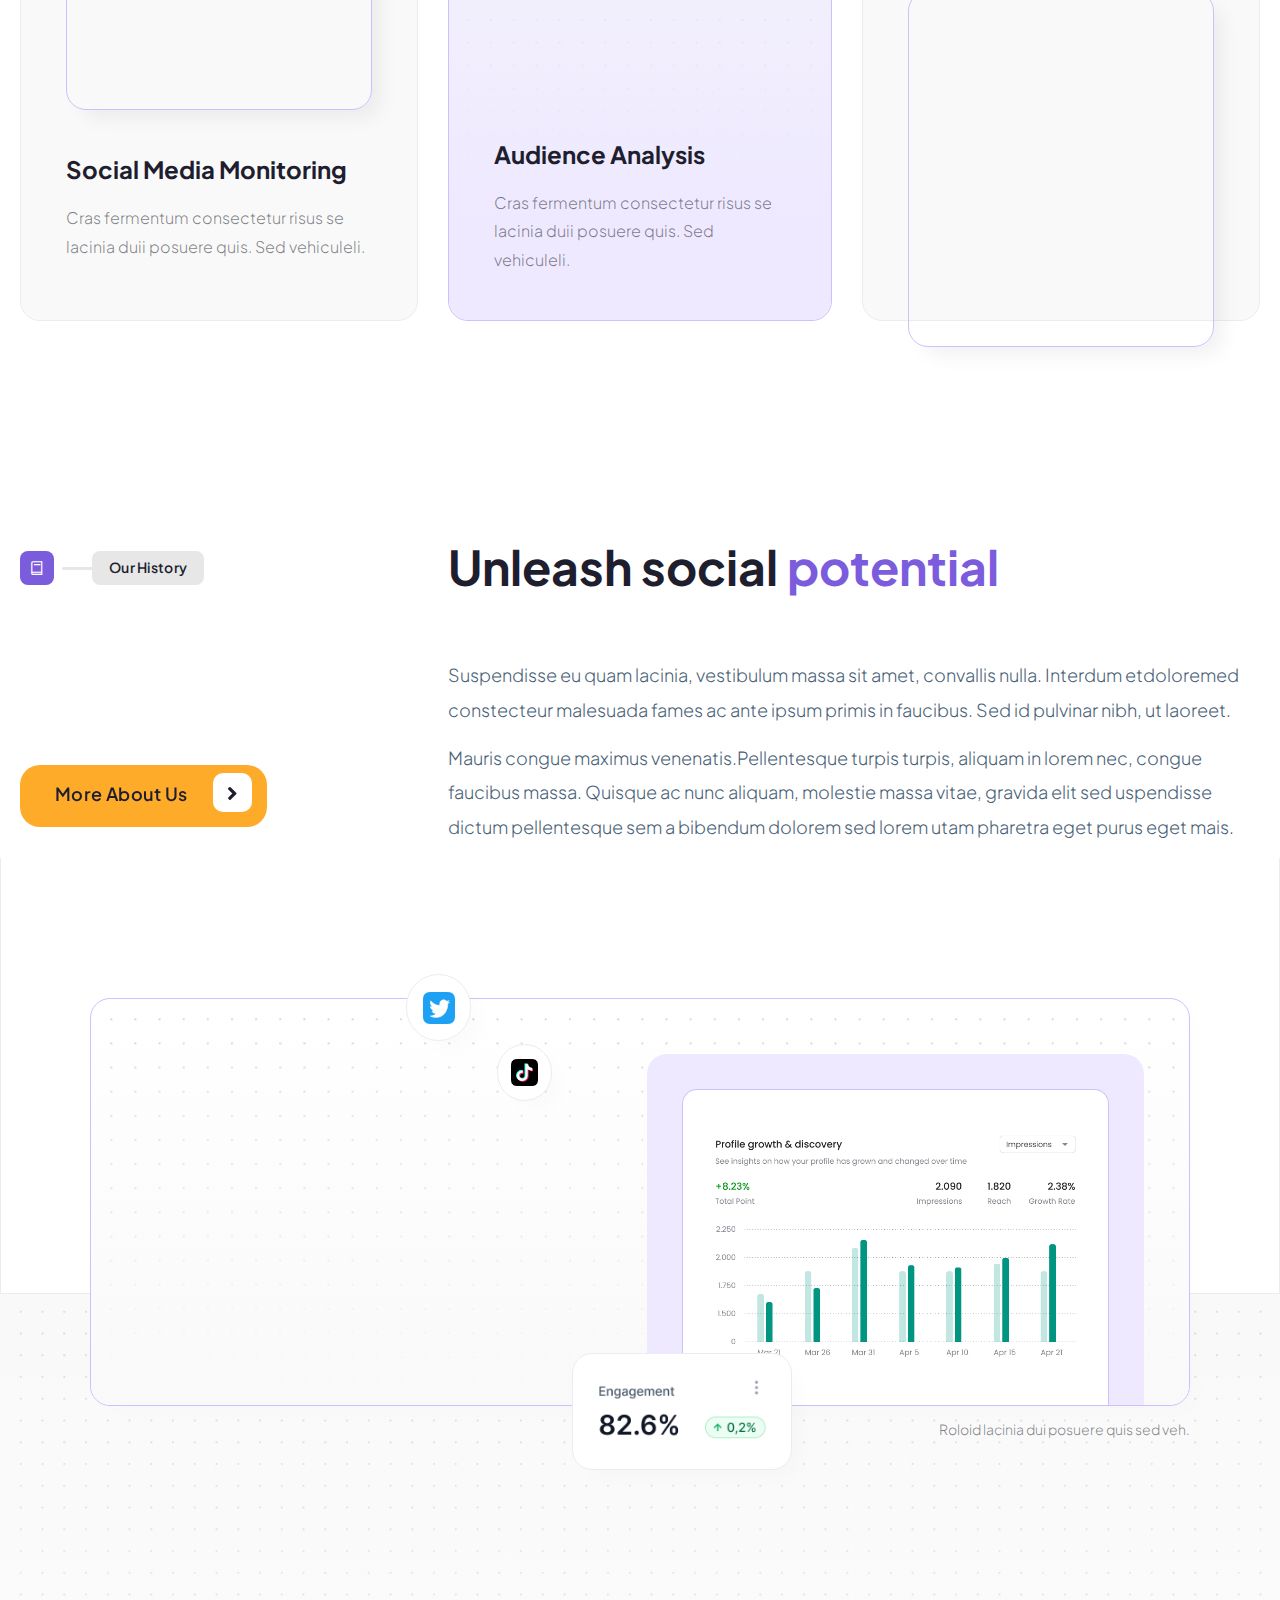
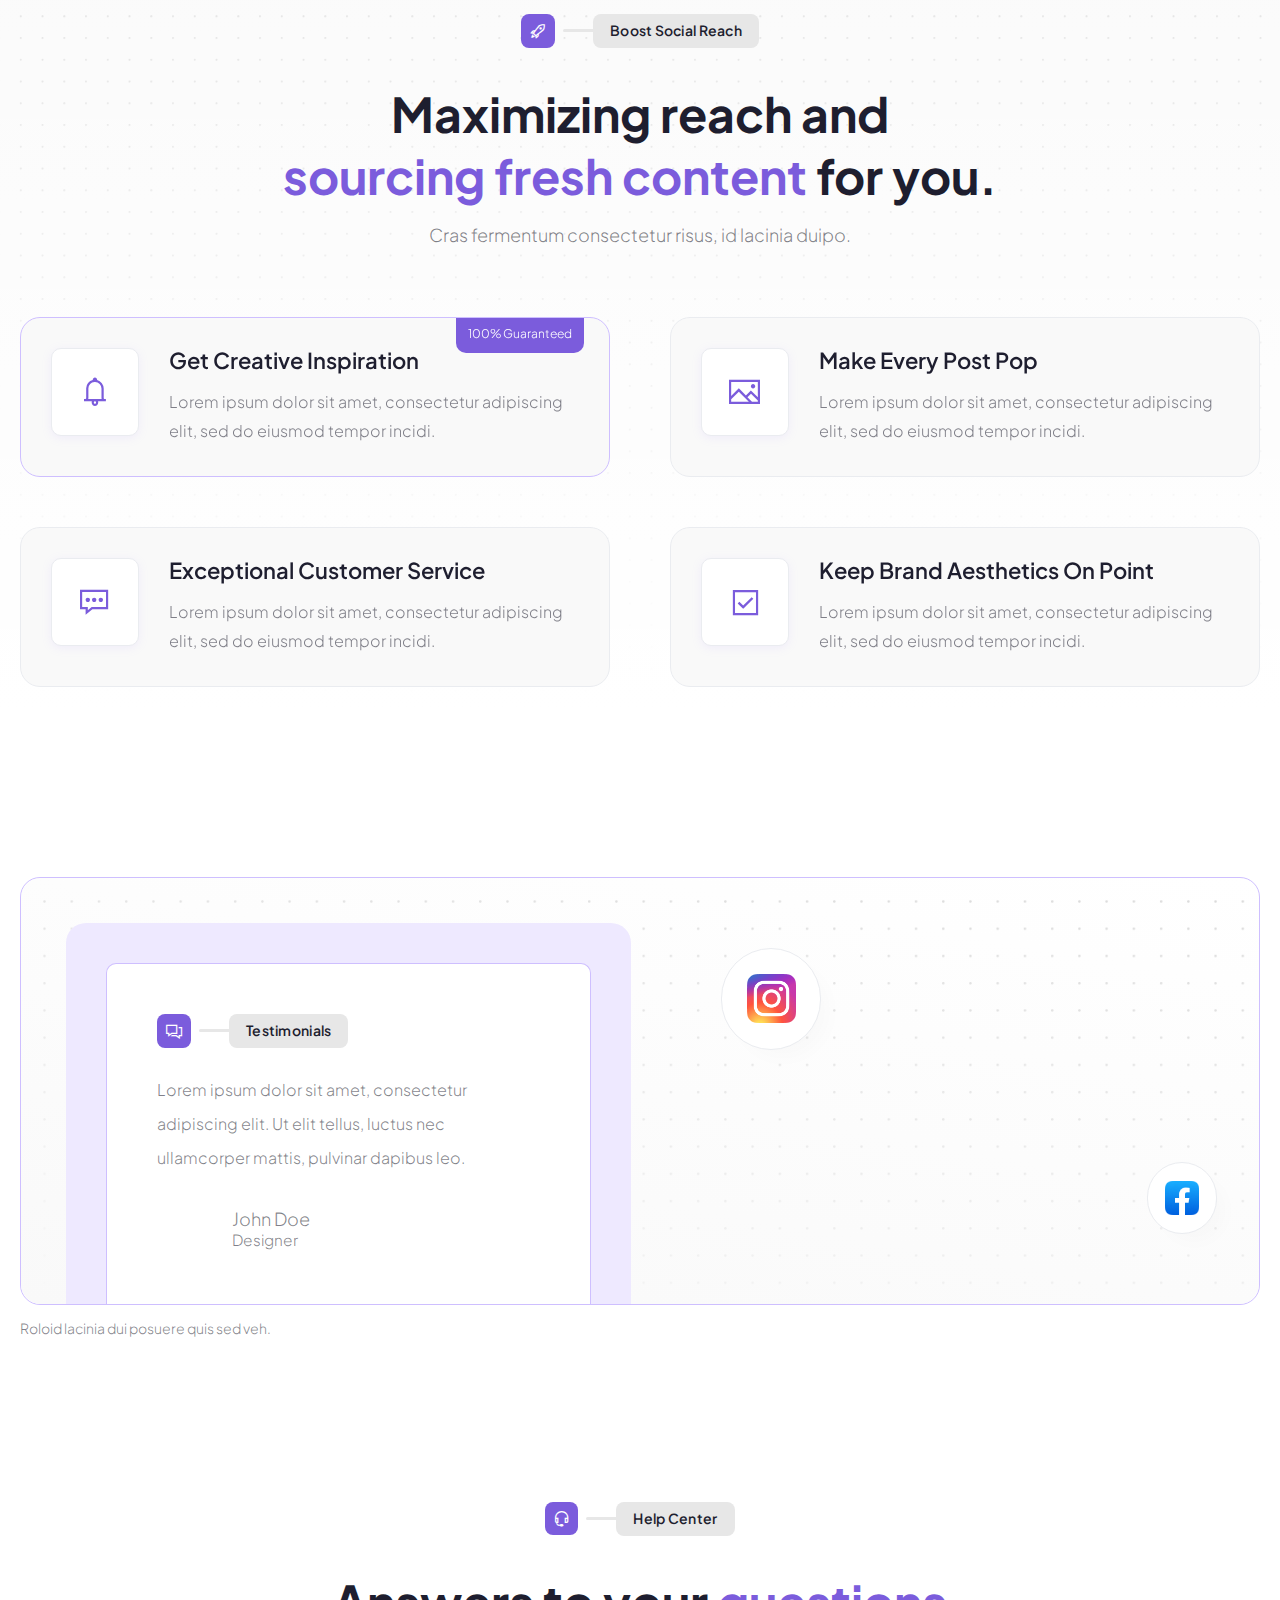
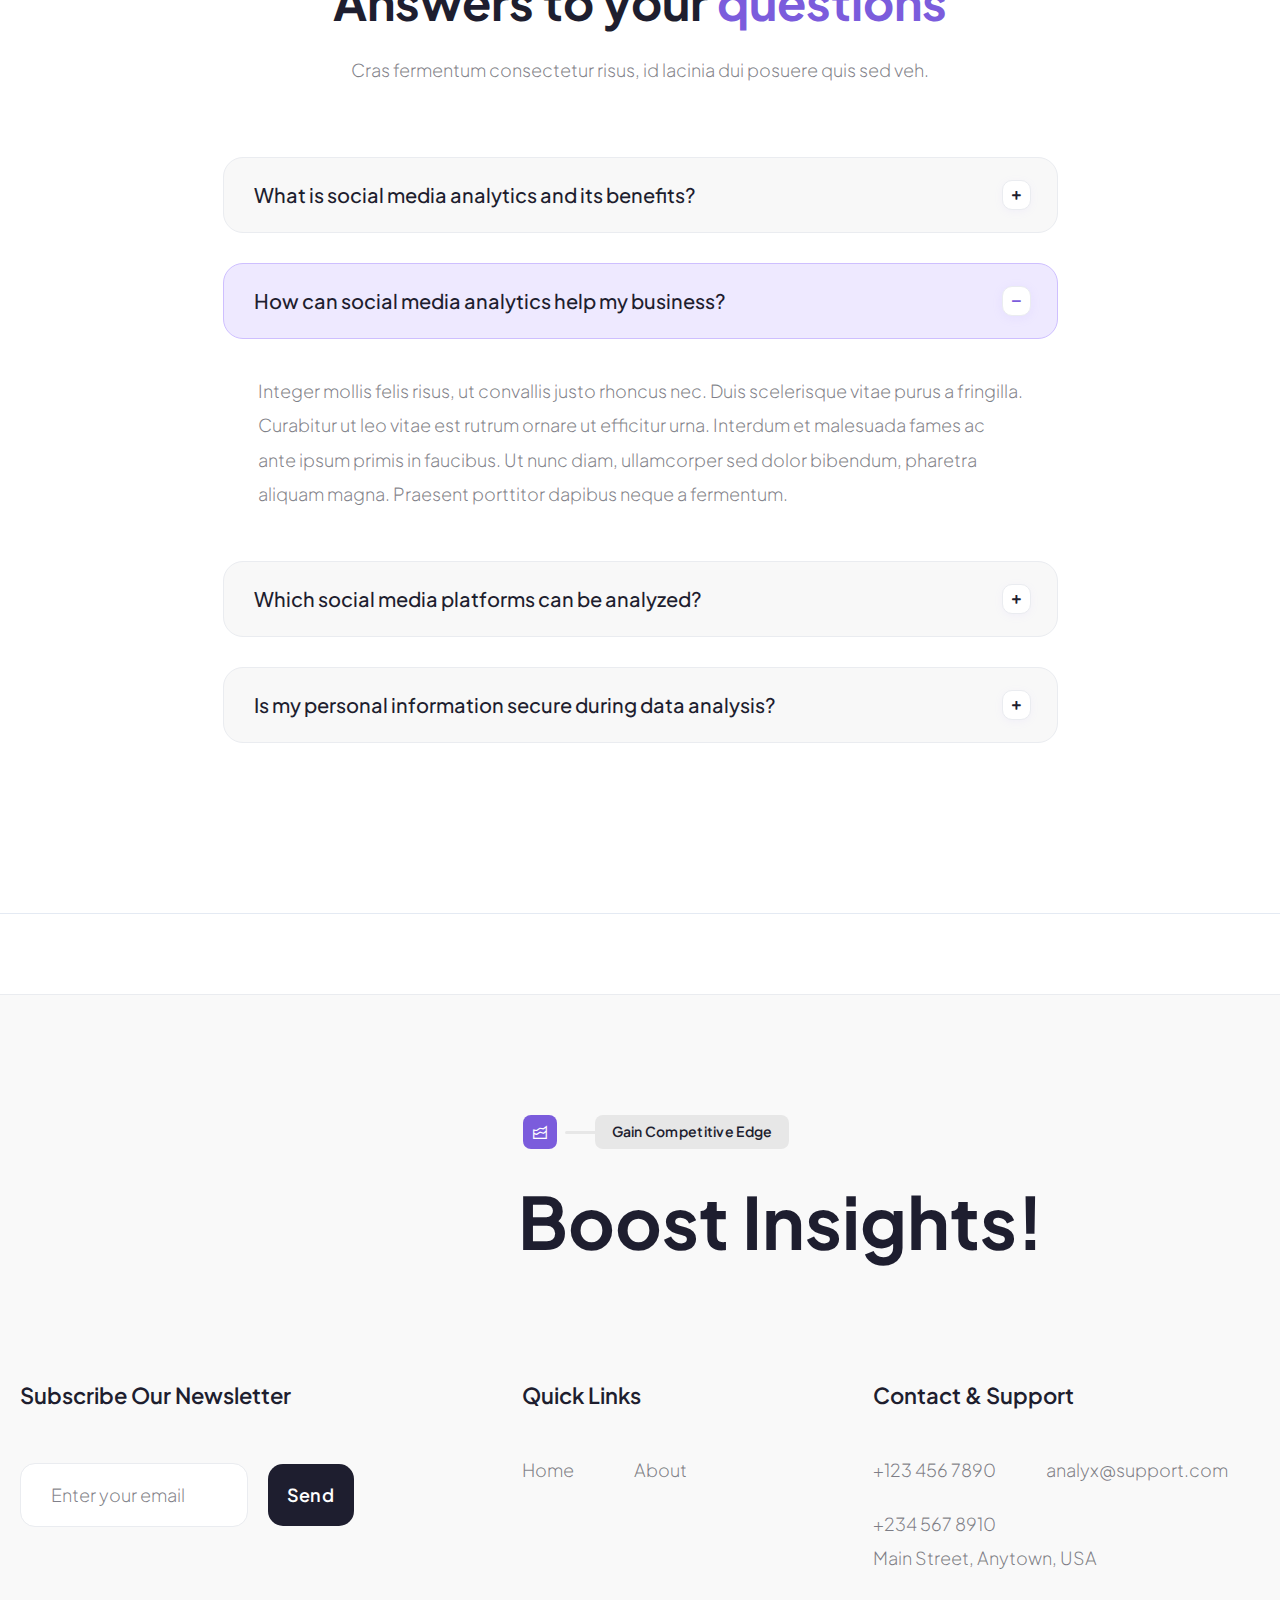
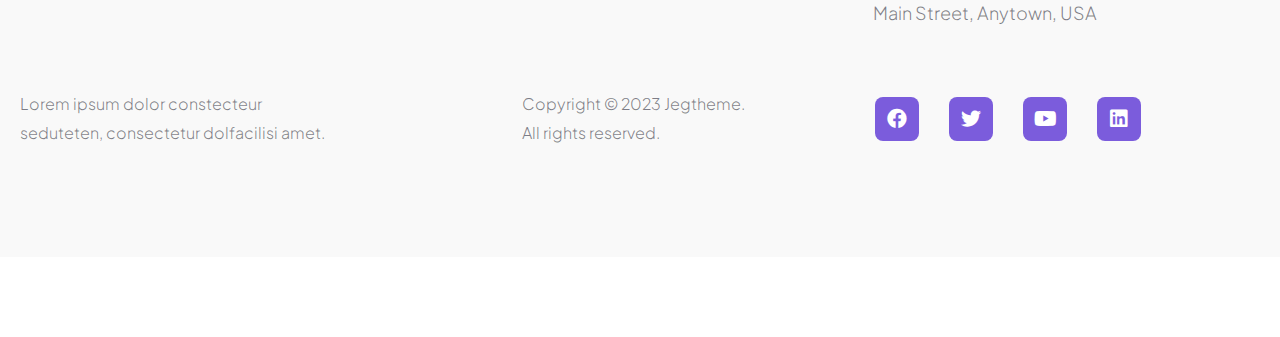
==== commit 6c7abdef: "remove form attributes" ====
--- a/index.html
+++ b/index.html
@@ -1454,7 +1454,7 @@
                                     >
                                       <div class="elementor-widget-container">
                                         <div class="jeg-elementor-kit jkit-mailchimp style-full jeg_module_7_3_65c2efe1487b3">
-                                          <form method="post" class="jkit-mailchimp-form">
+                                          <form>
                                             <div class="jkit-mailchimp-message"></div>
                                             <div class="jkit-form-wrapper email-form">
                                               <div class="jkit-mailchimp-email jkit-input-wrapper input-container">
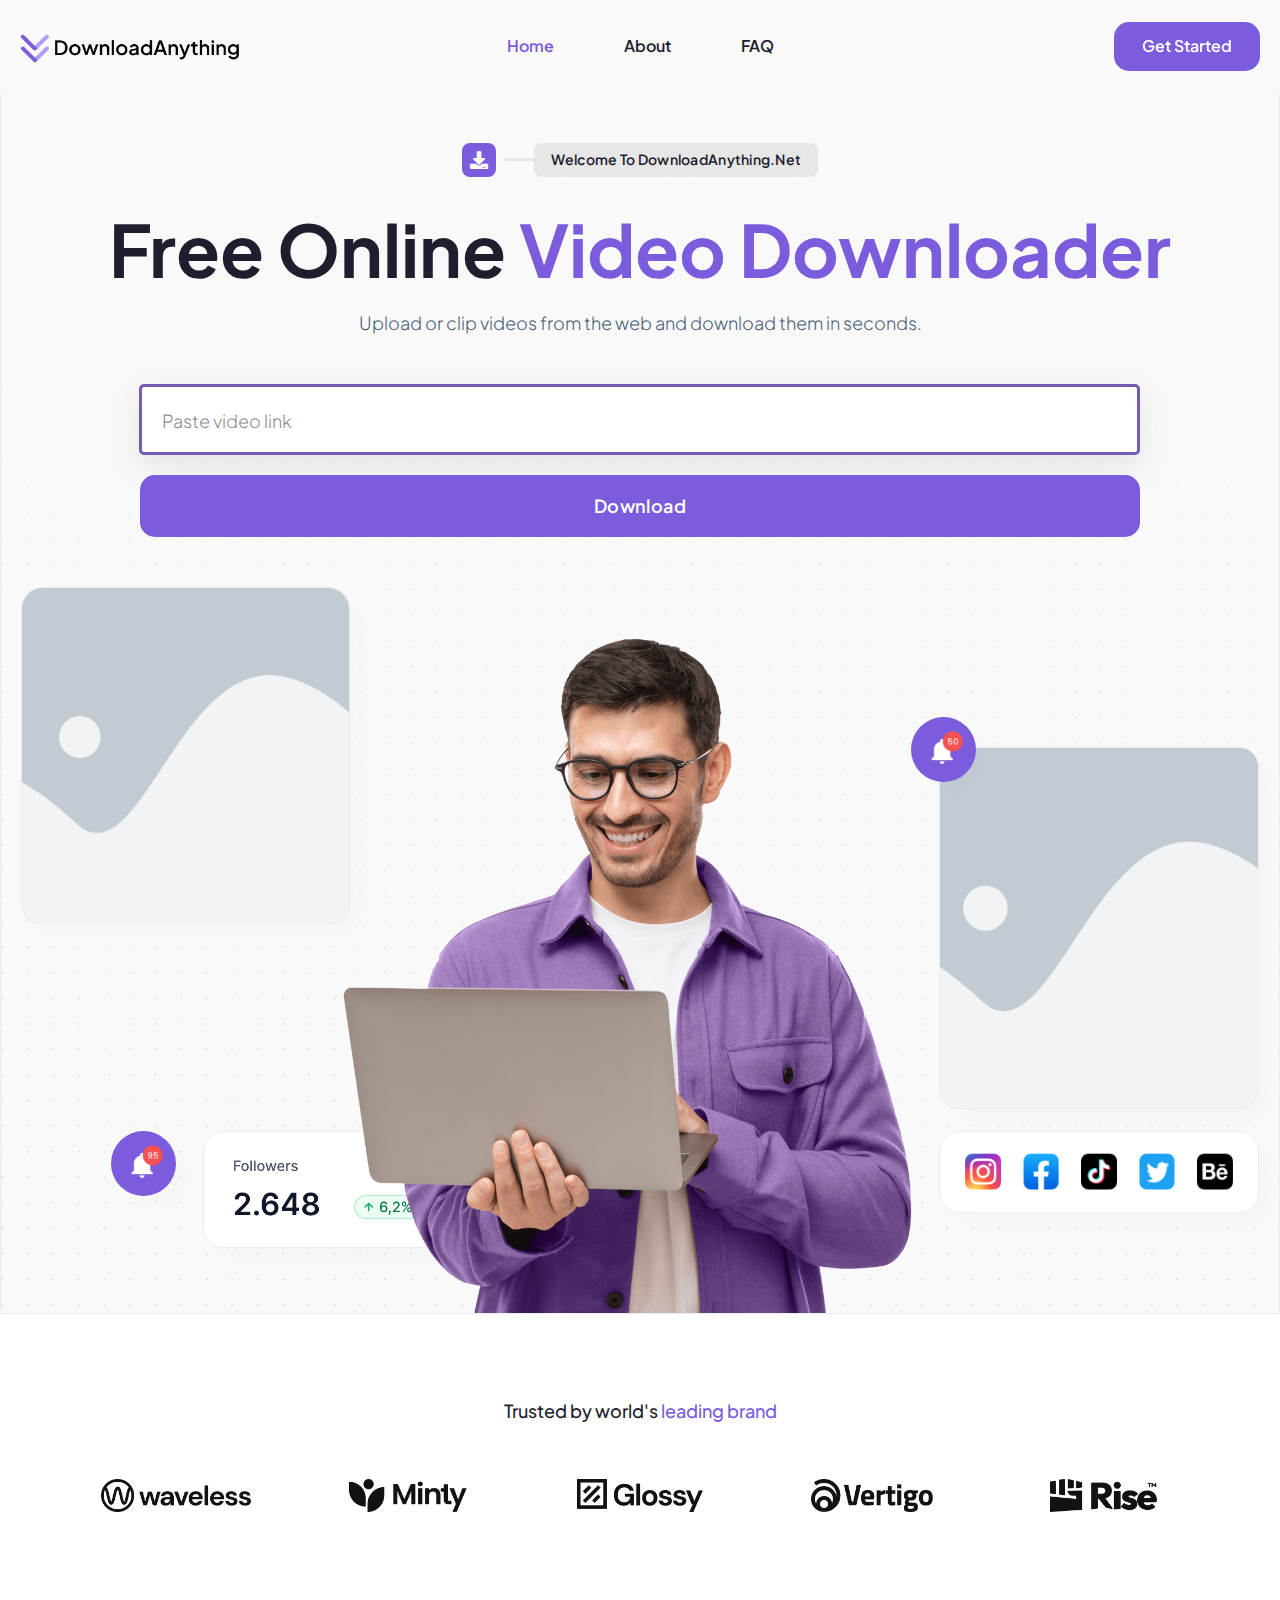
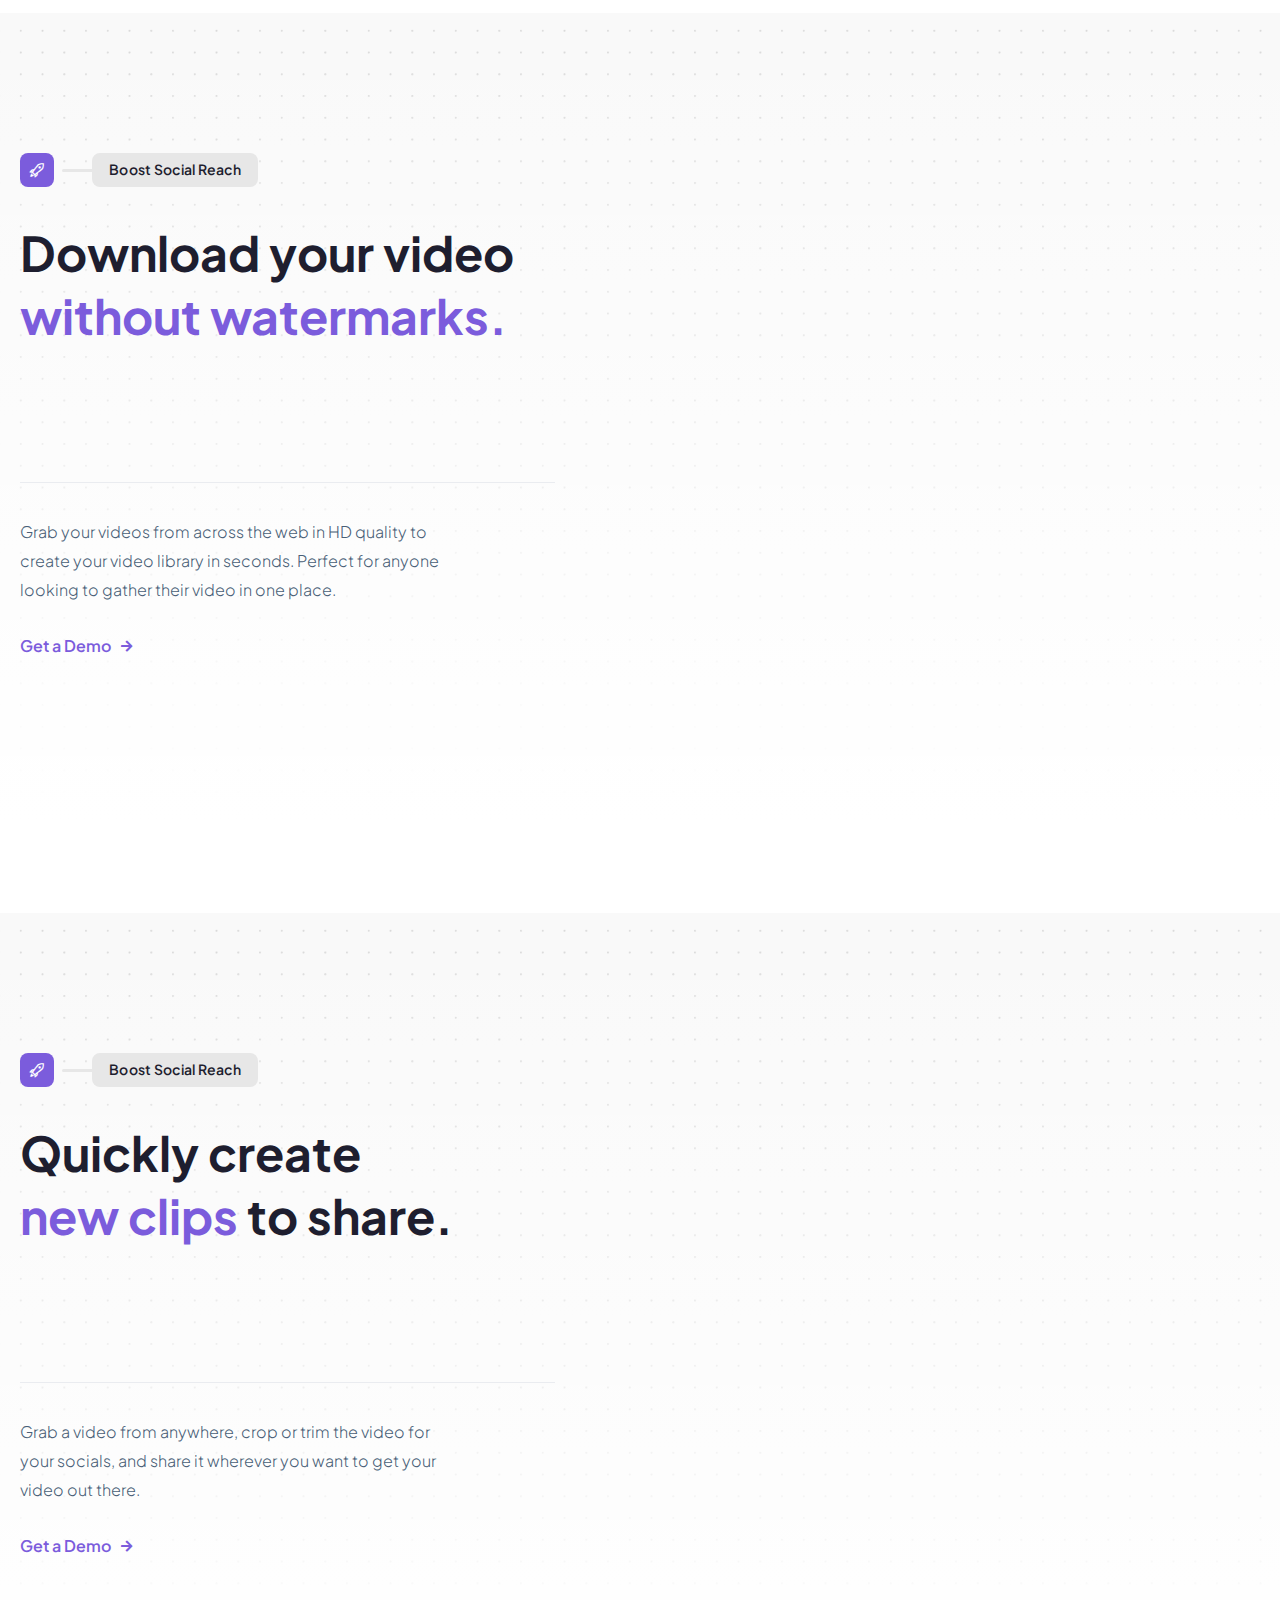
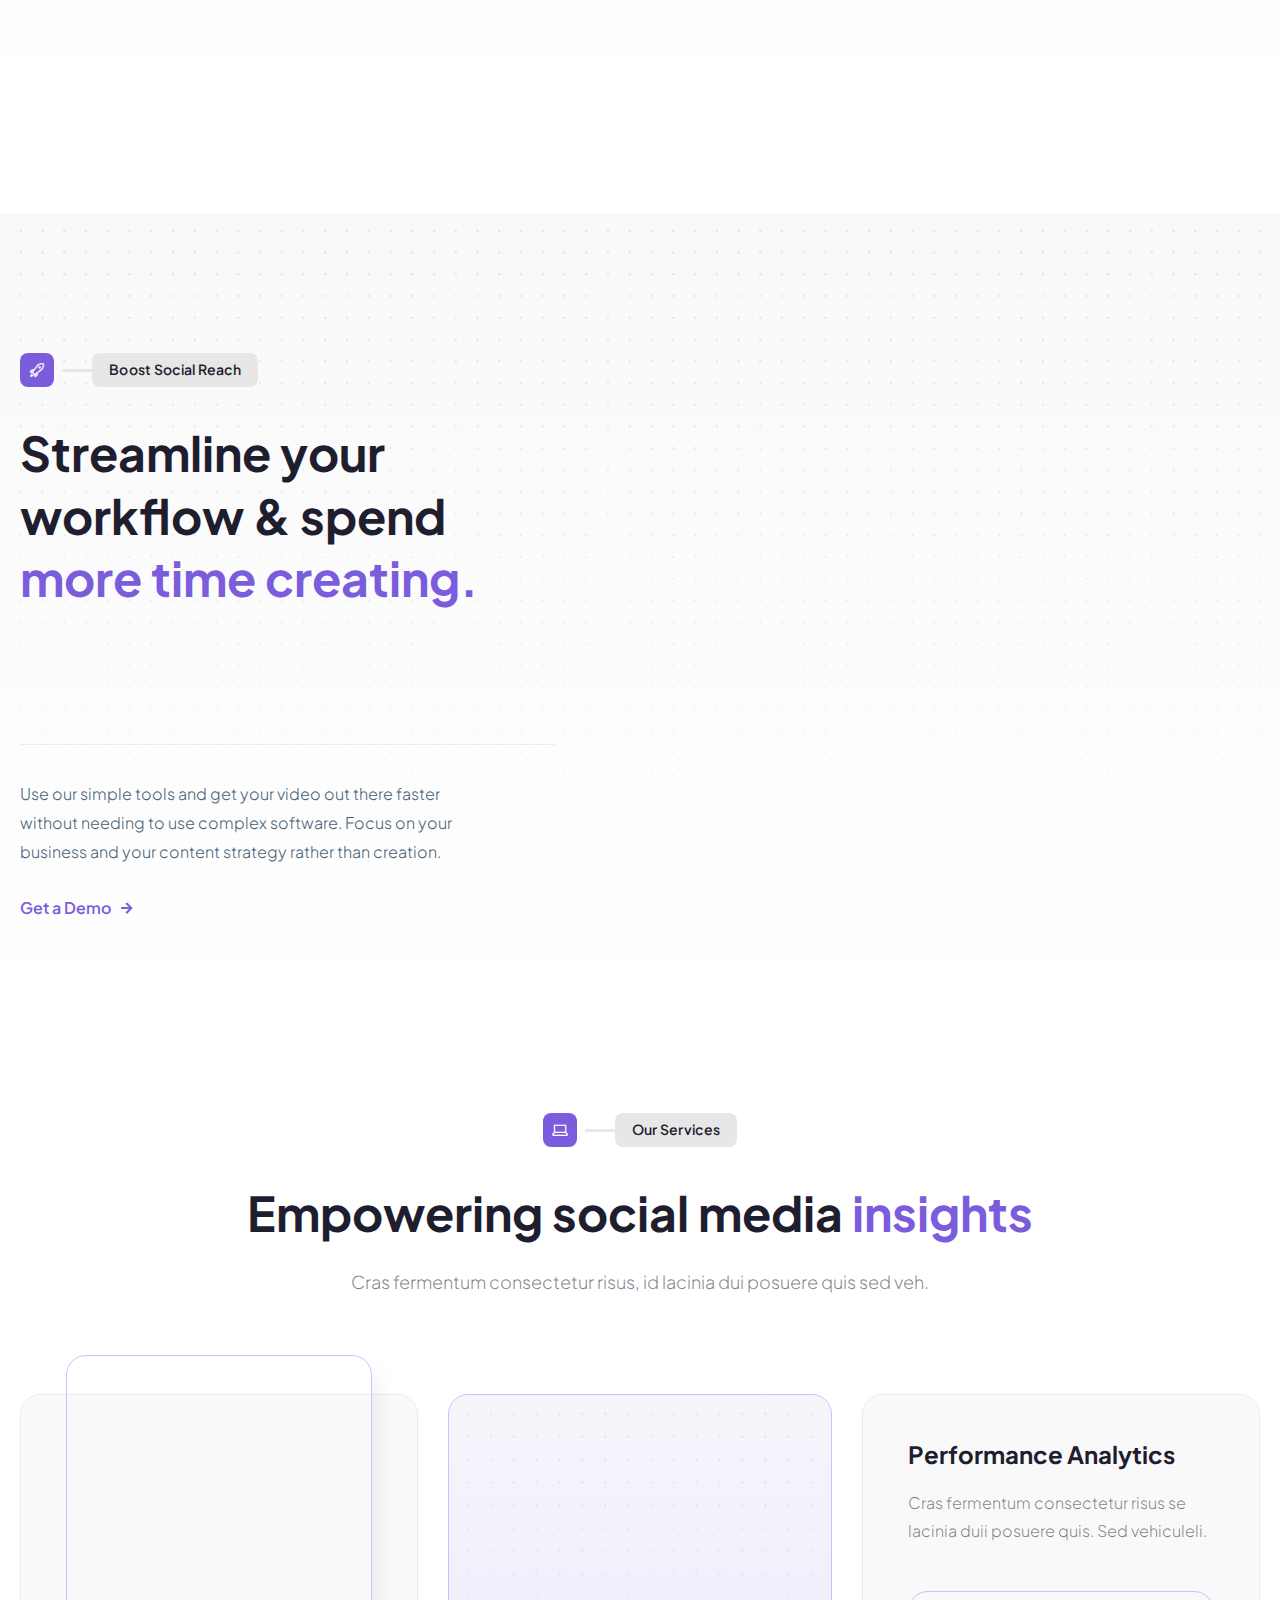
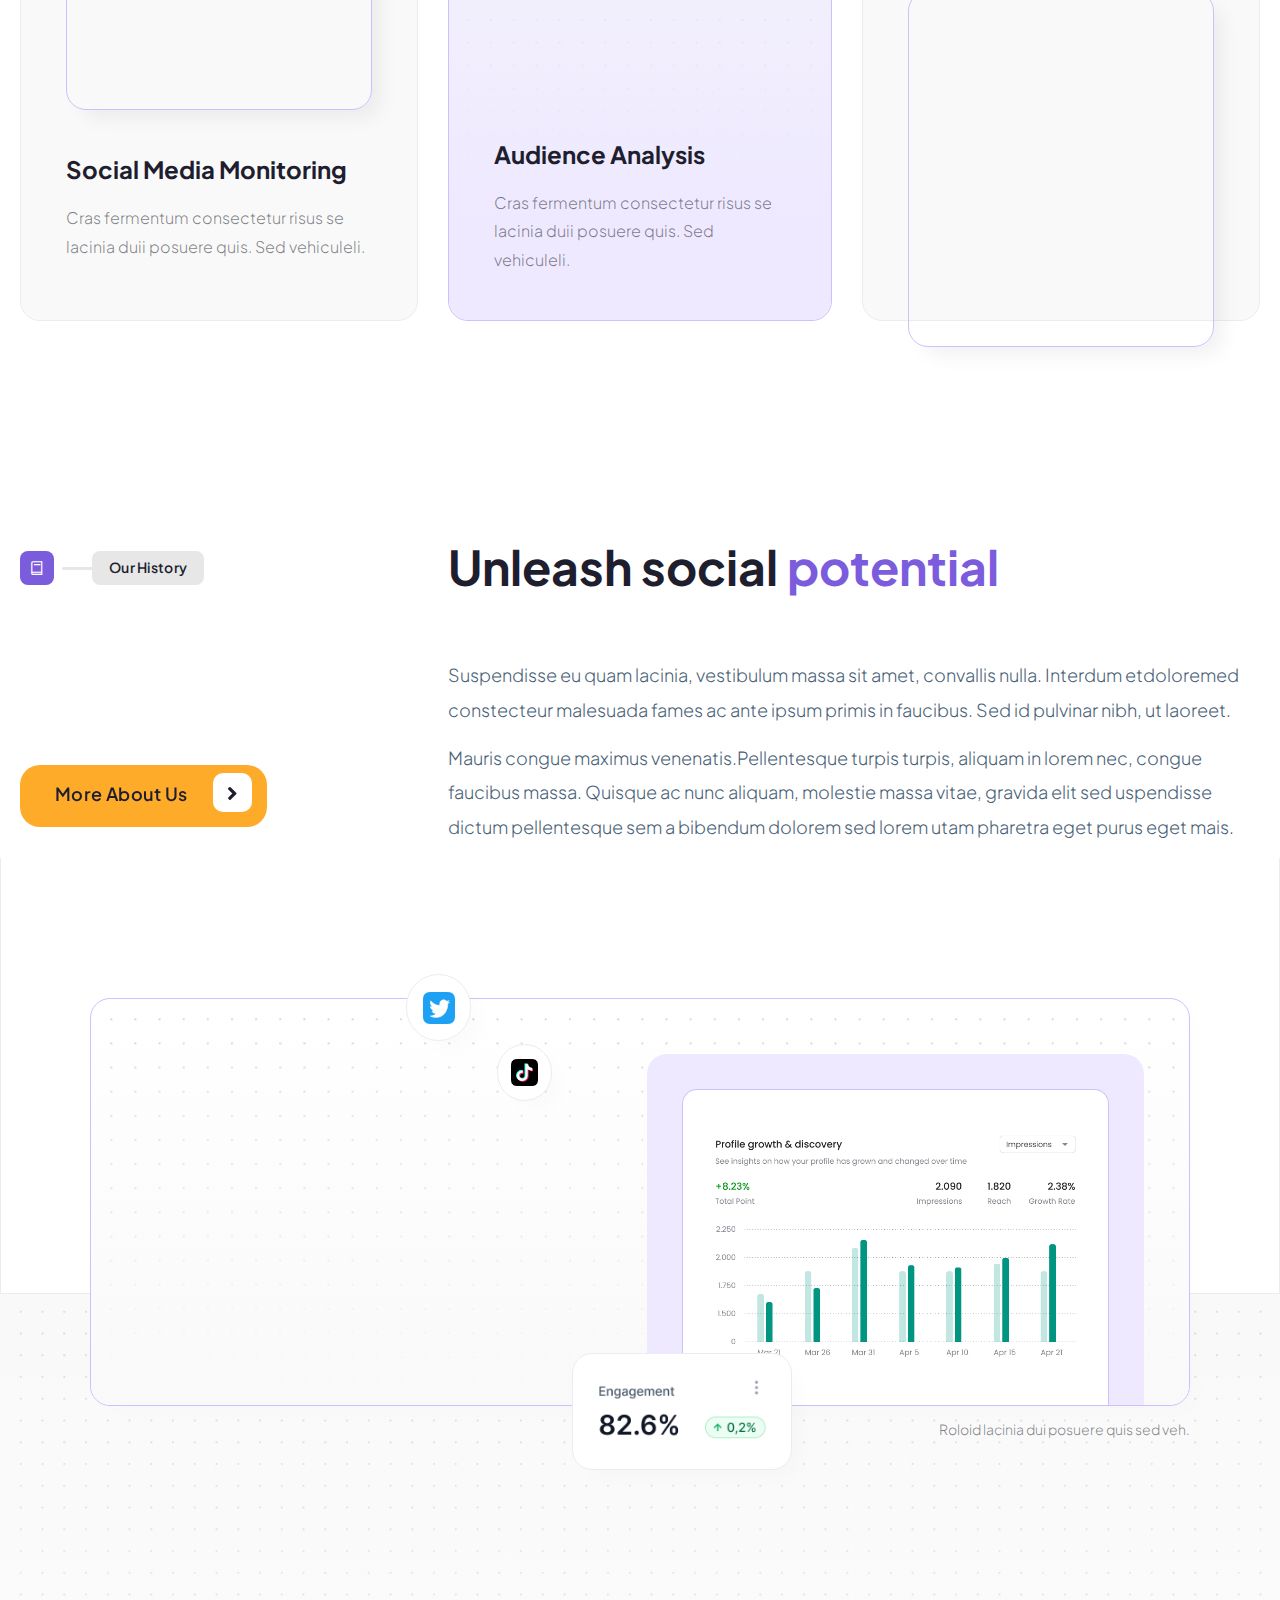
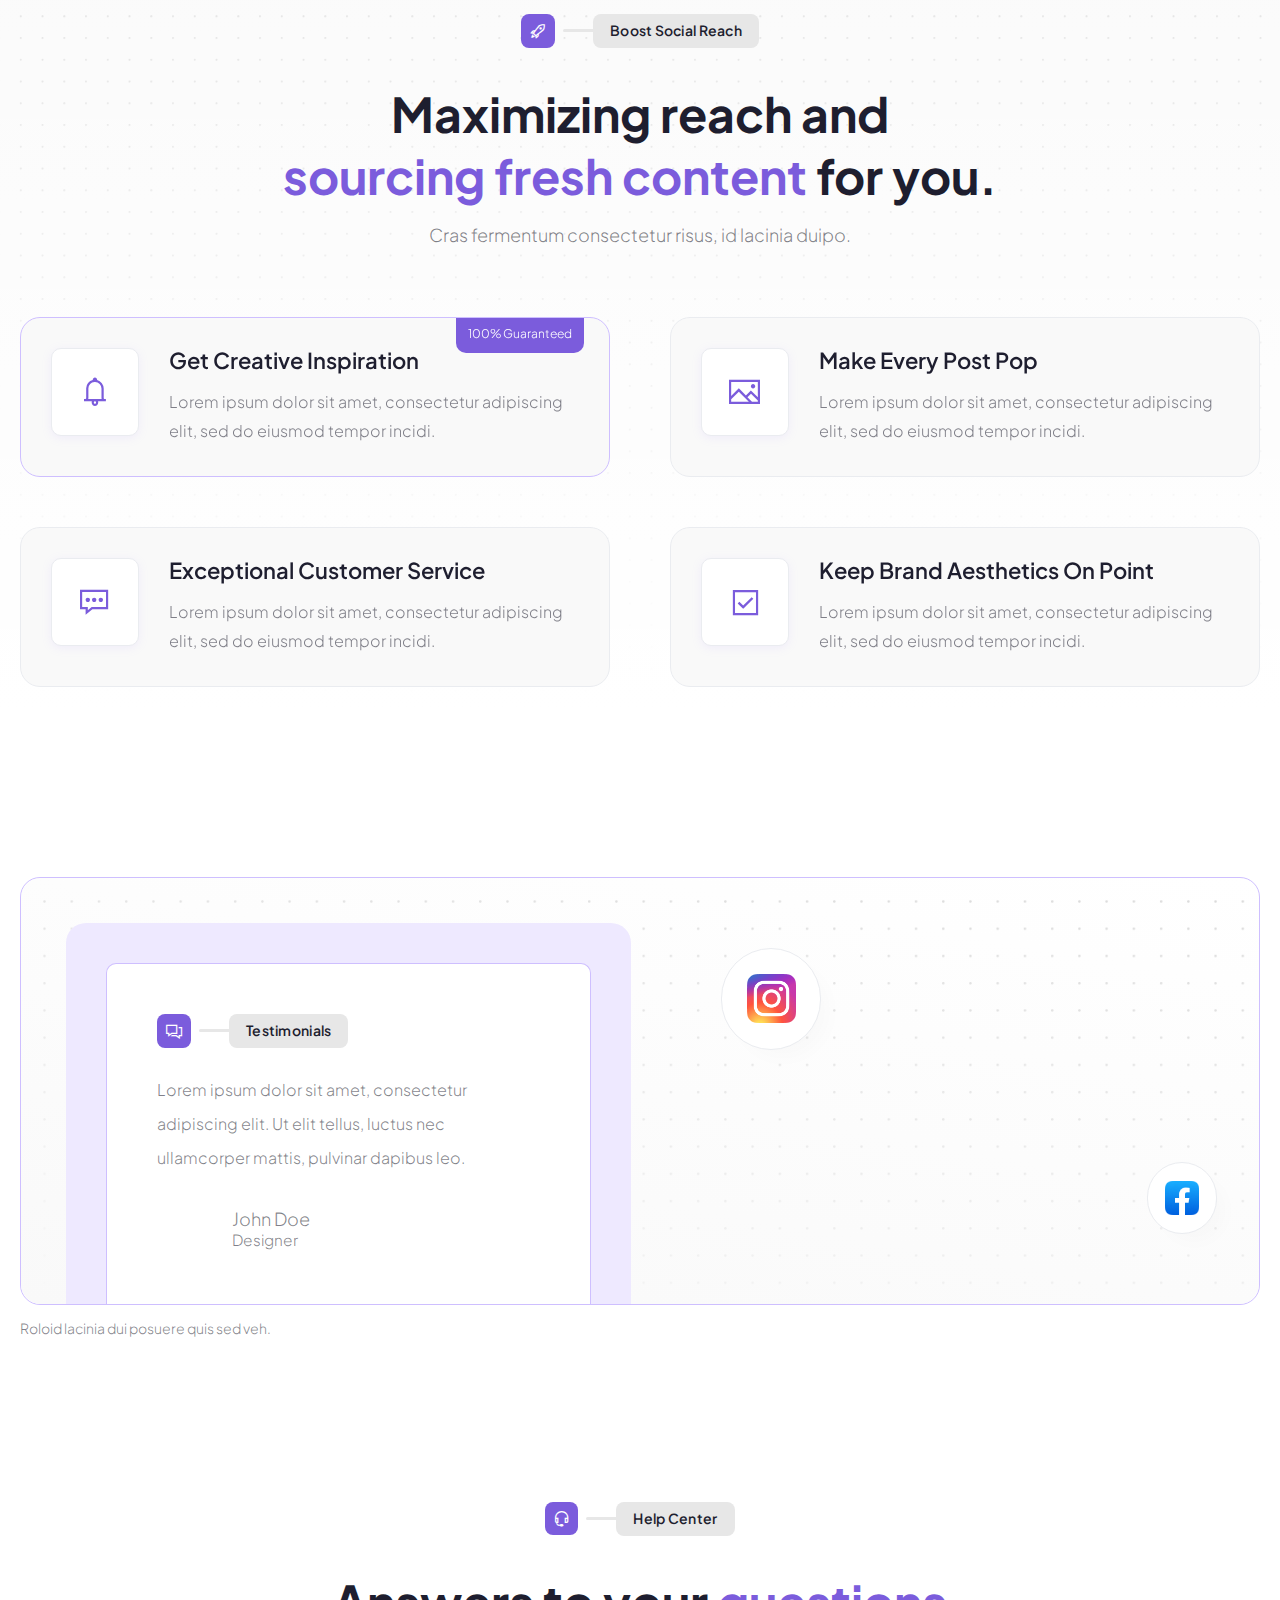
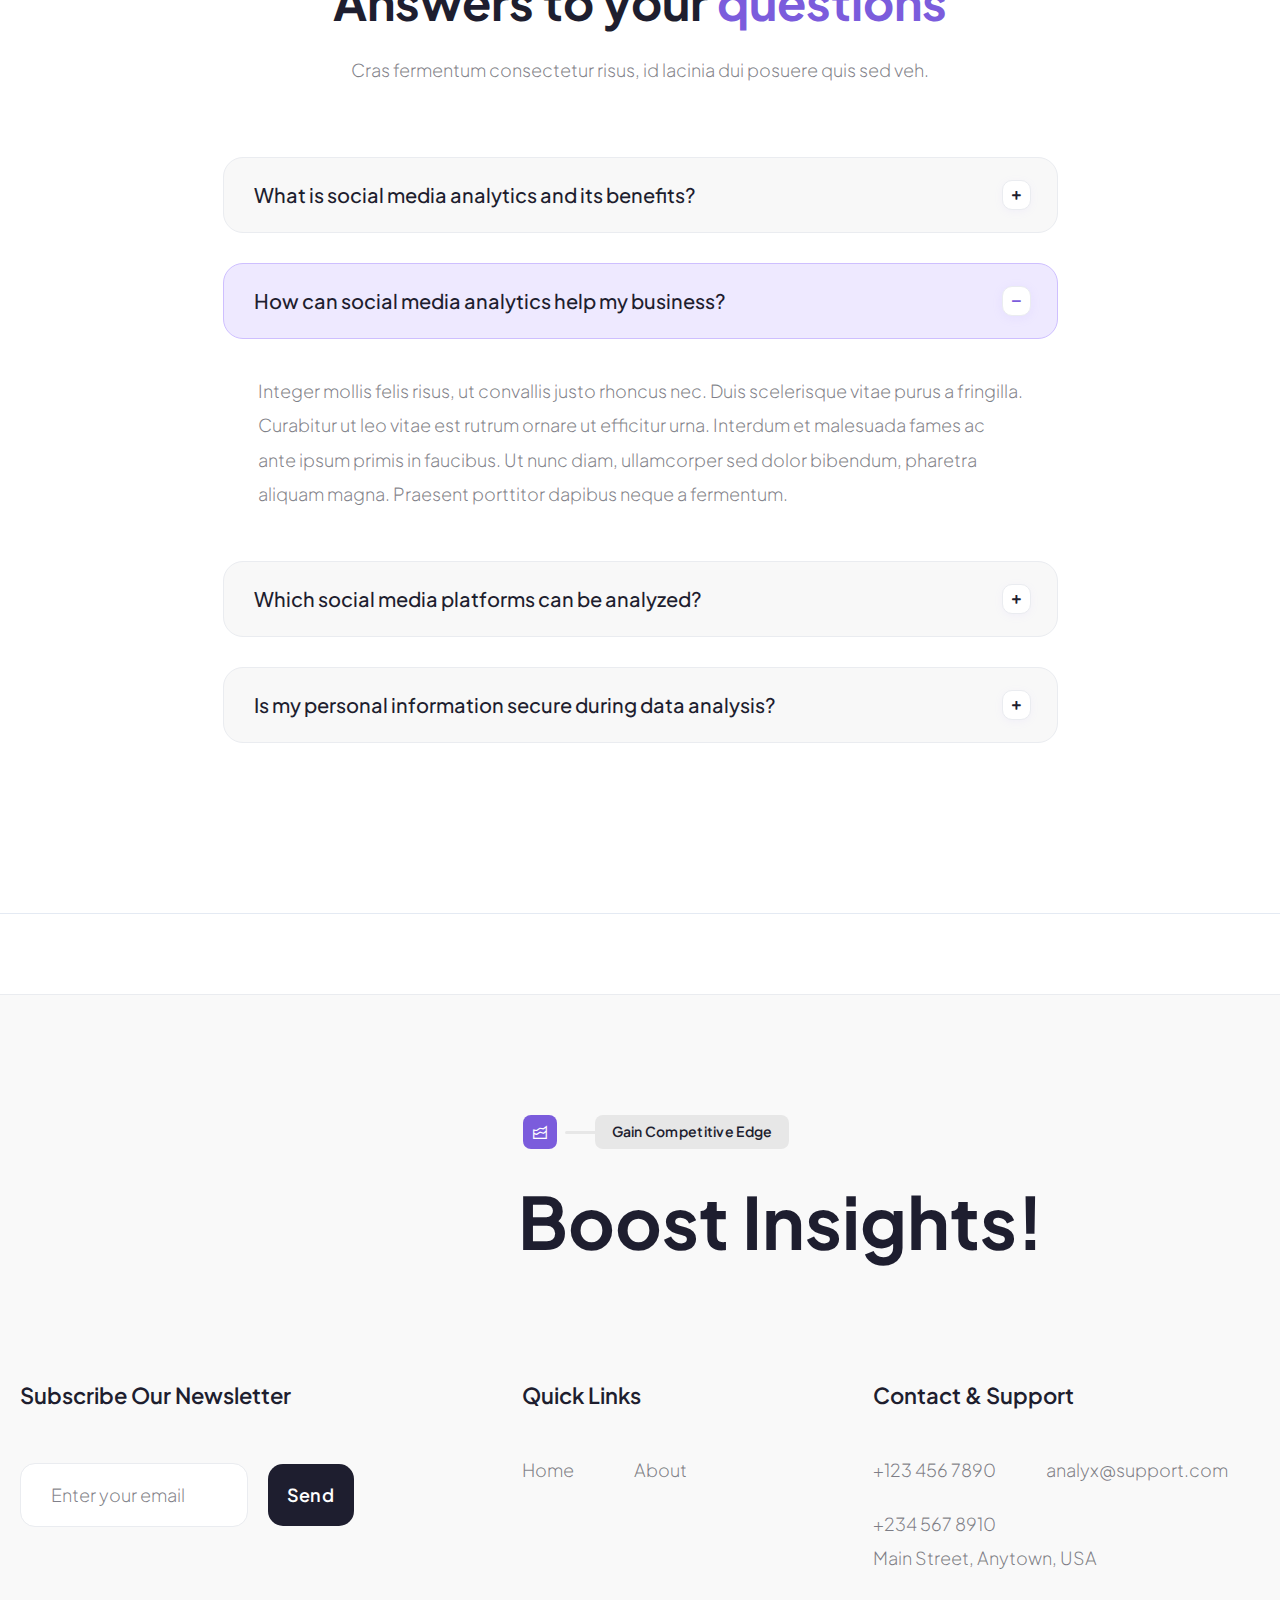
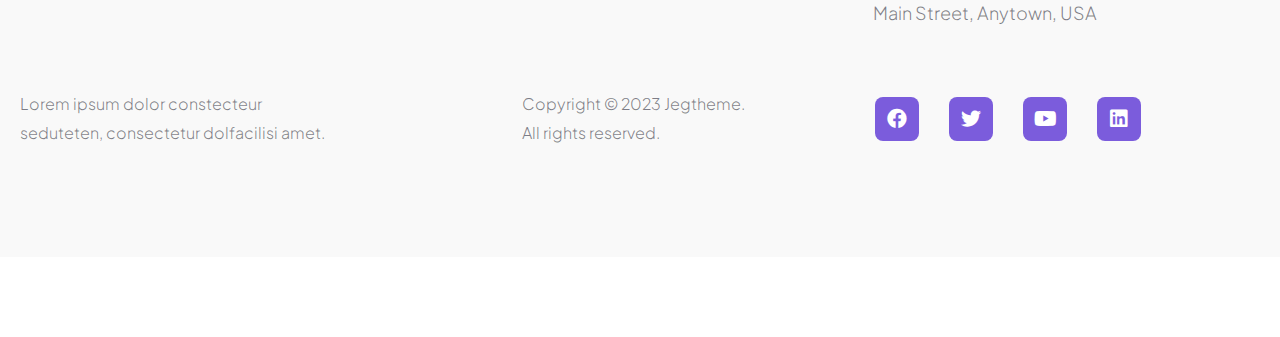
==== commit affc9141: "remove form" ====
--- a/index.html
+++ b/index.html
@@ -1454,7 +1454,6 @@
                                     >
                                       <div class="elementor-widget-container">
                                         <div class="jeg-elementor-kit jkit-mailchimp style-full jeg_module_7_3_65c2efe1487b3">
-                                          <form>
                                             <div class="jkit-mailchimp-message"></div>
                                             <div class="jkit-form-wrapper email-form">
                                               <div class="jkit-mailchimp-email jkit-input-wrapper input-container">
@@ -1483,9 +1482,7 @@
                                                     </span>
                                                 </button>
                                               </div>
-                                            </div>
-                                          </form>
-                                          
+                                            </div>                                          
                                         </div>
                                       </div>
                                     </div>
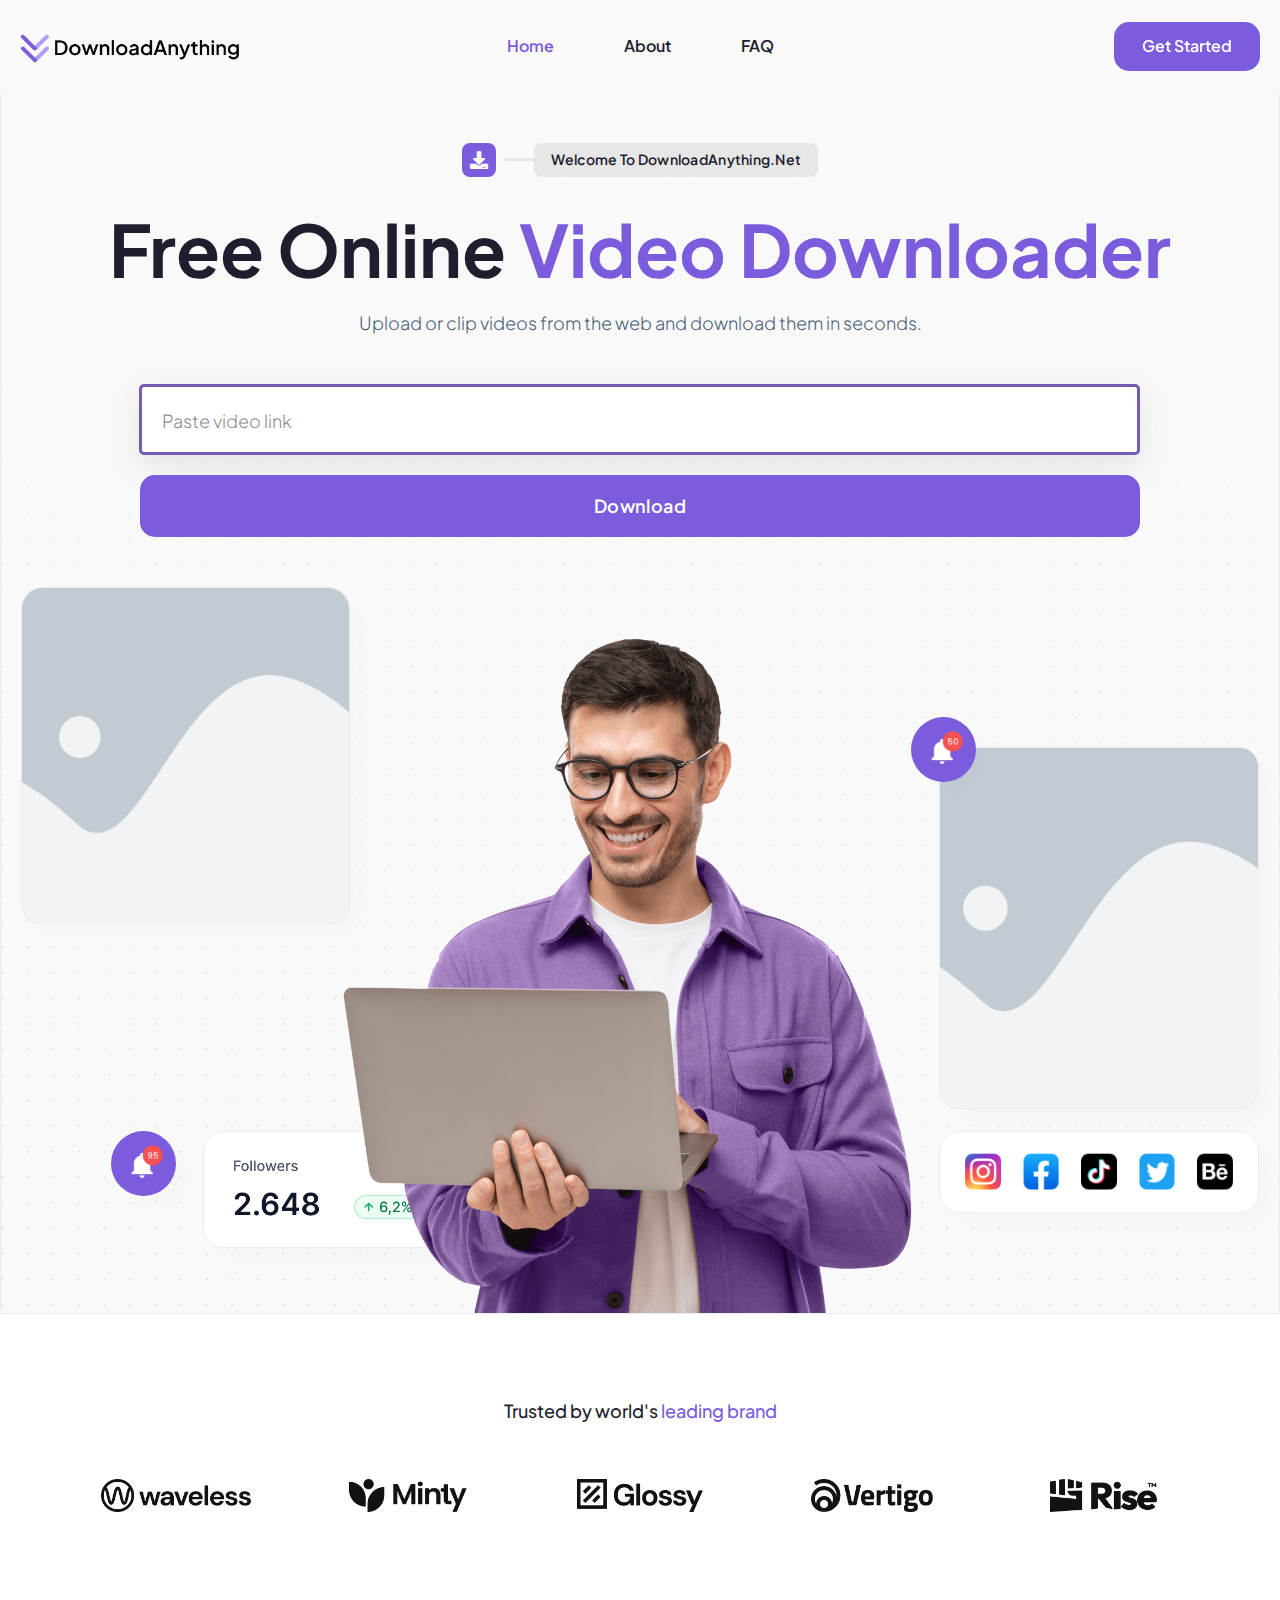
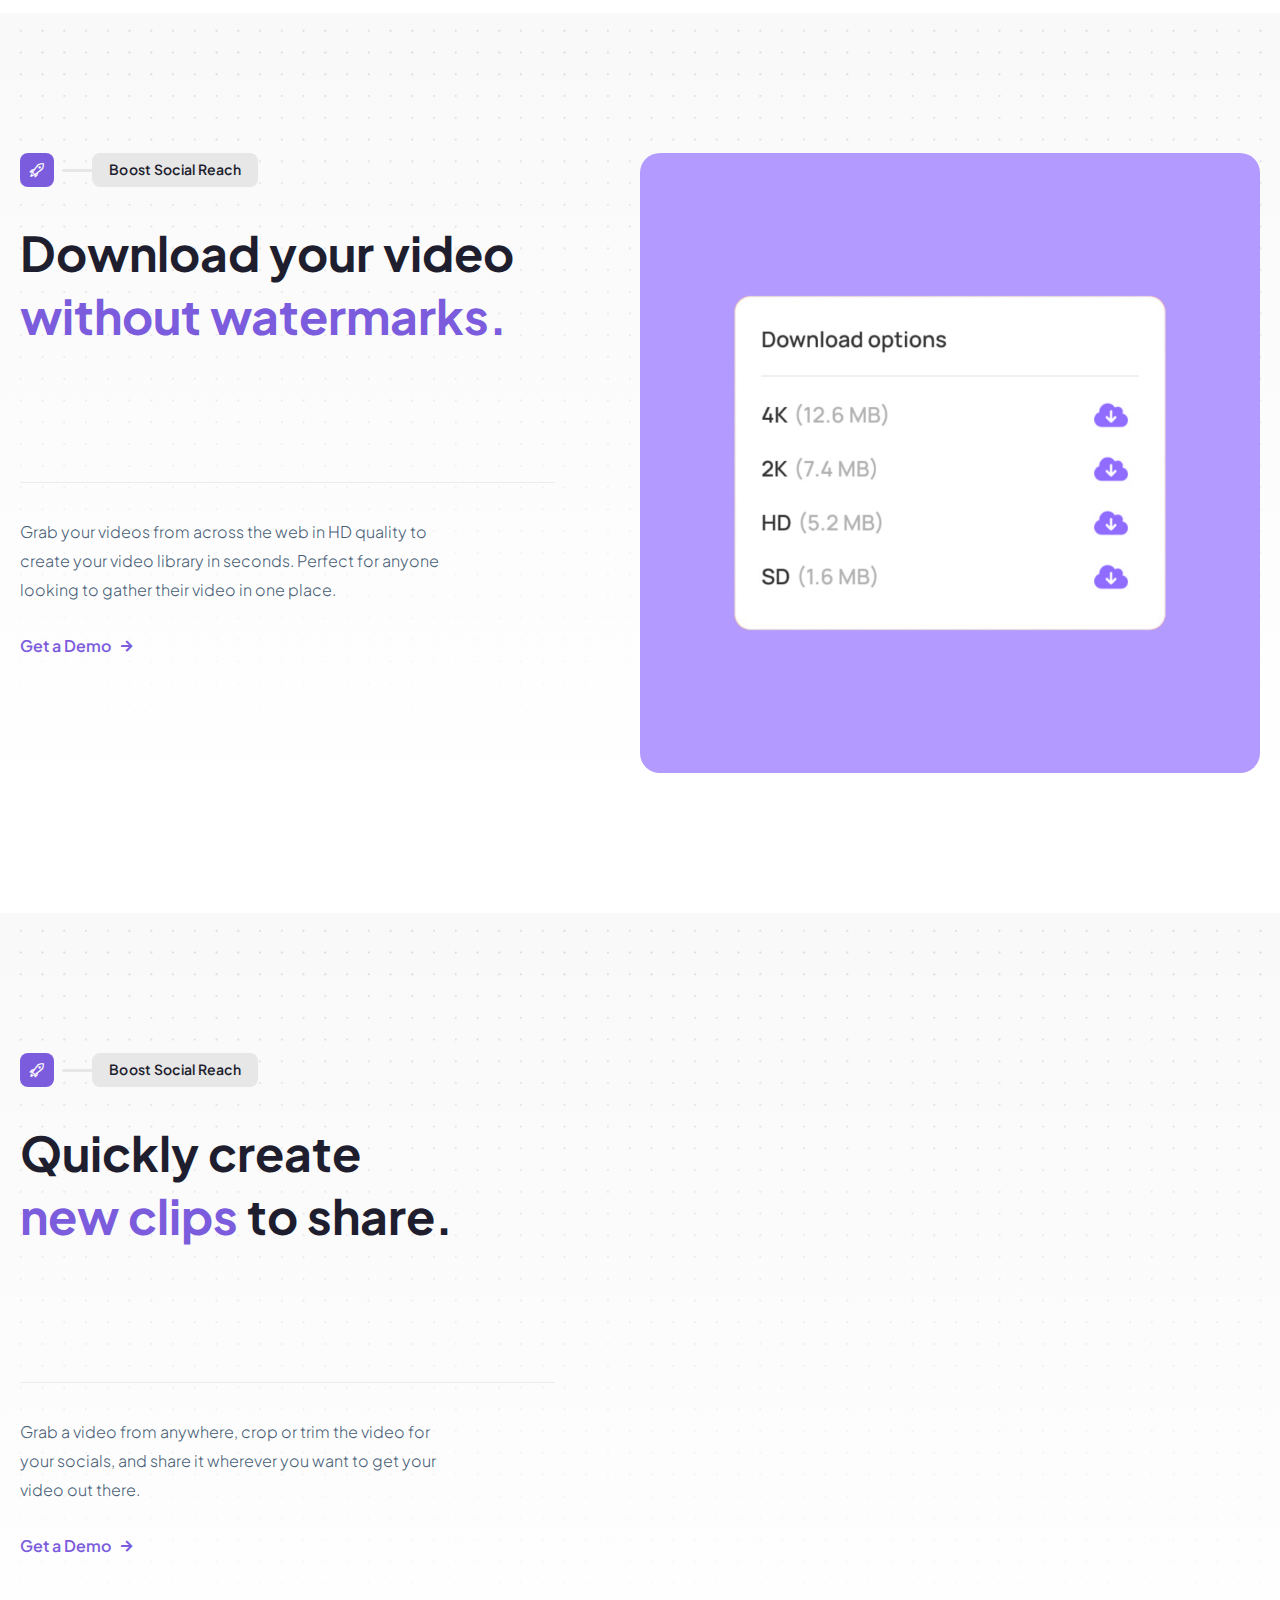
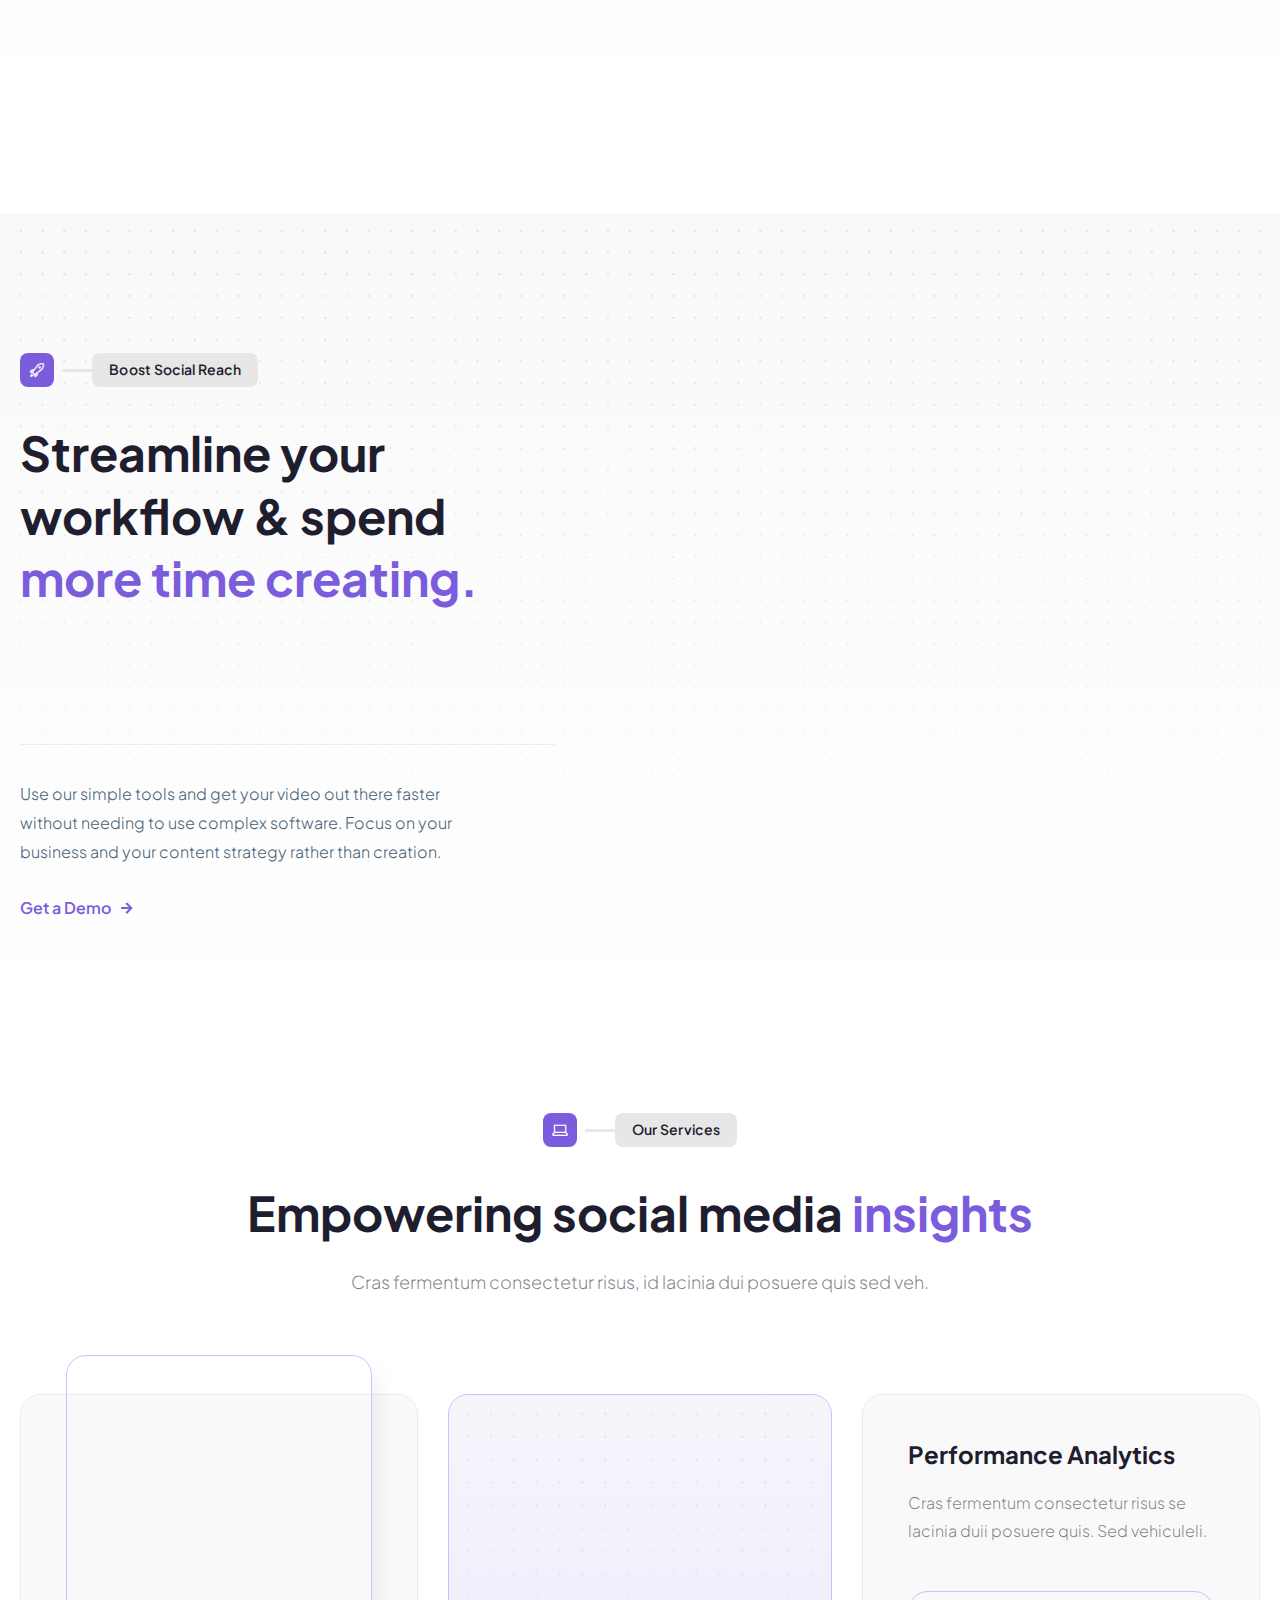
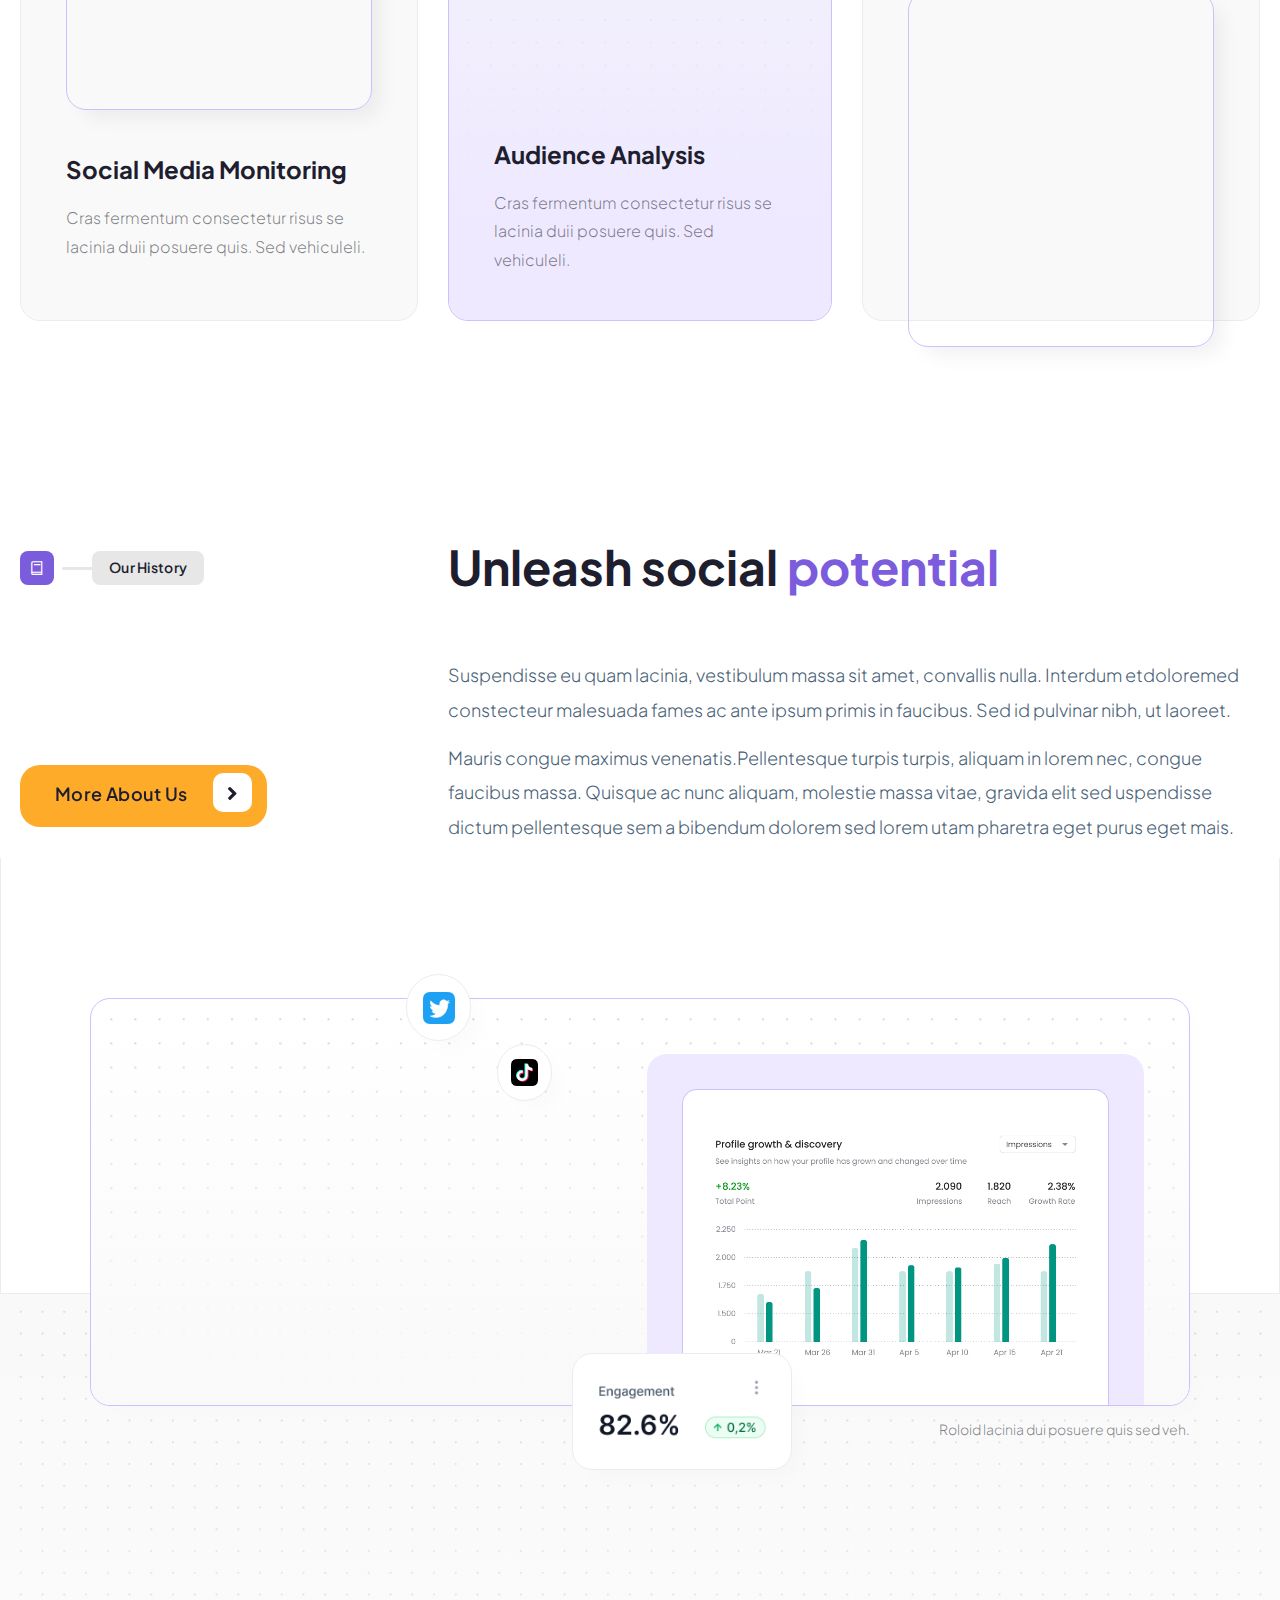
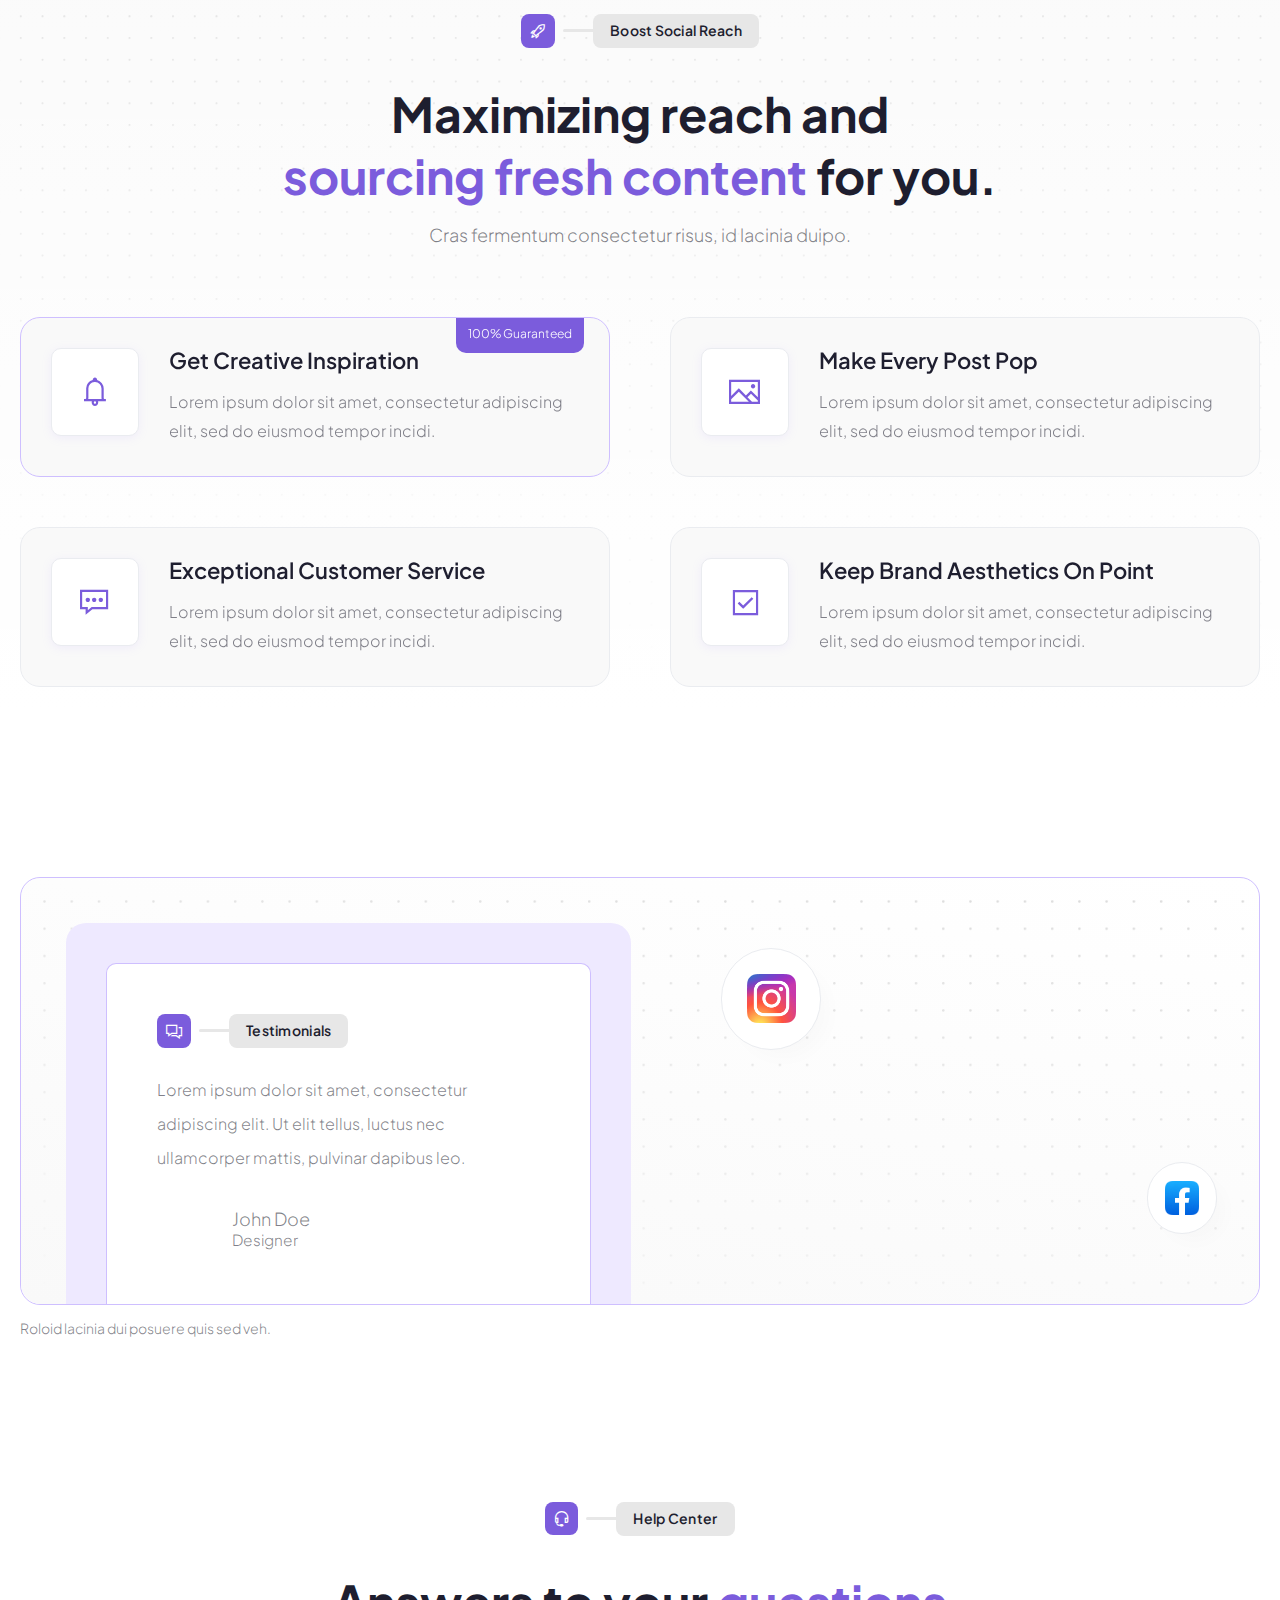
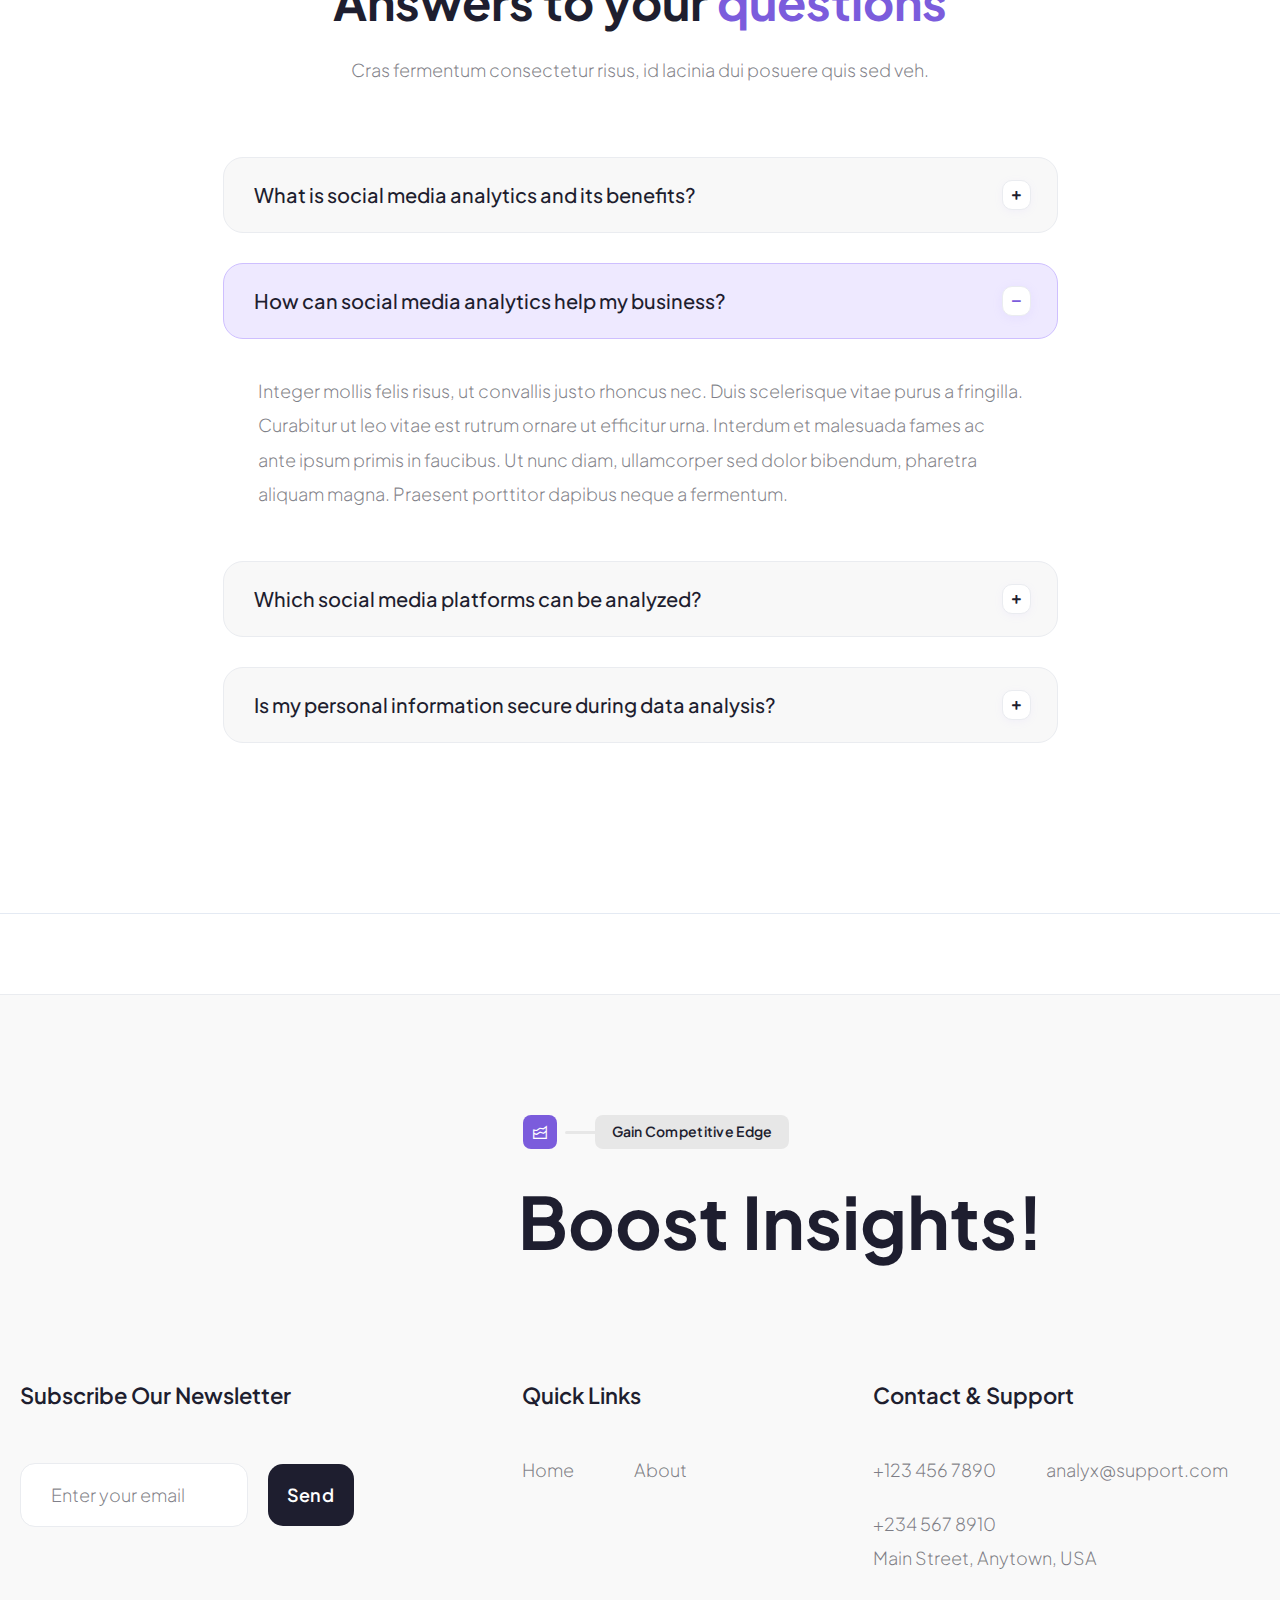
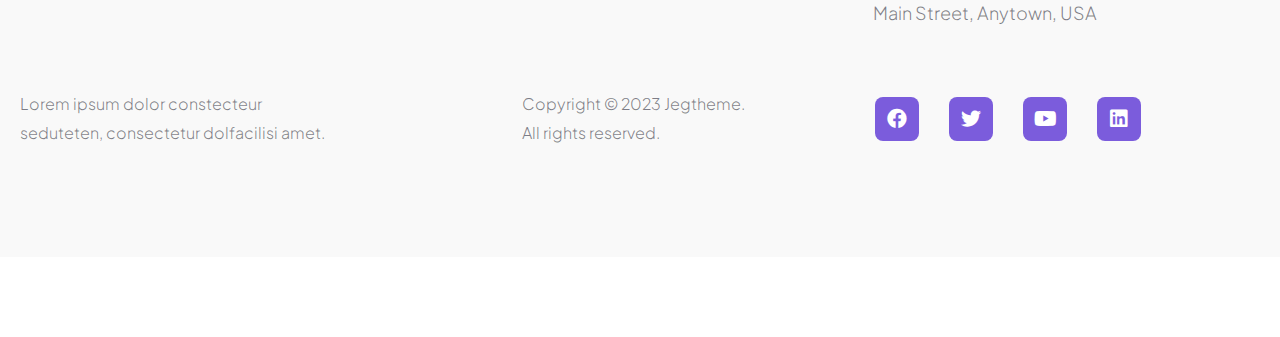
==== commit d3c7e4c8: "add Addsense script" ====
--- a/index.html
+++ b/index.html
@@ -478,6 +478,8 @@
       href="https://fonts.googleapis.com/css2?family=Roboto+Slab:wght@300;400;700&display=swap"
       rel="stylesheet"
     />
+    <script async src="https://pagead2.googlesyndication.com/pagead/js/adsbygoogle.js?client=ca-pub-9971069539911966"
+     crossorigin="anonymous"></script>
    </head>
   <body class="home page-template-default page page-id-7 wp-custom-logo jkit-color-scheme elementor-default elementor-kit-21 elementor-page elementor-page-7">
     <div id="page" class="jkit-template site">
